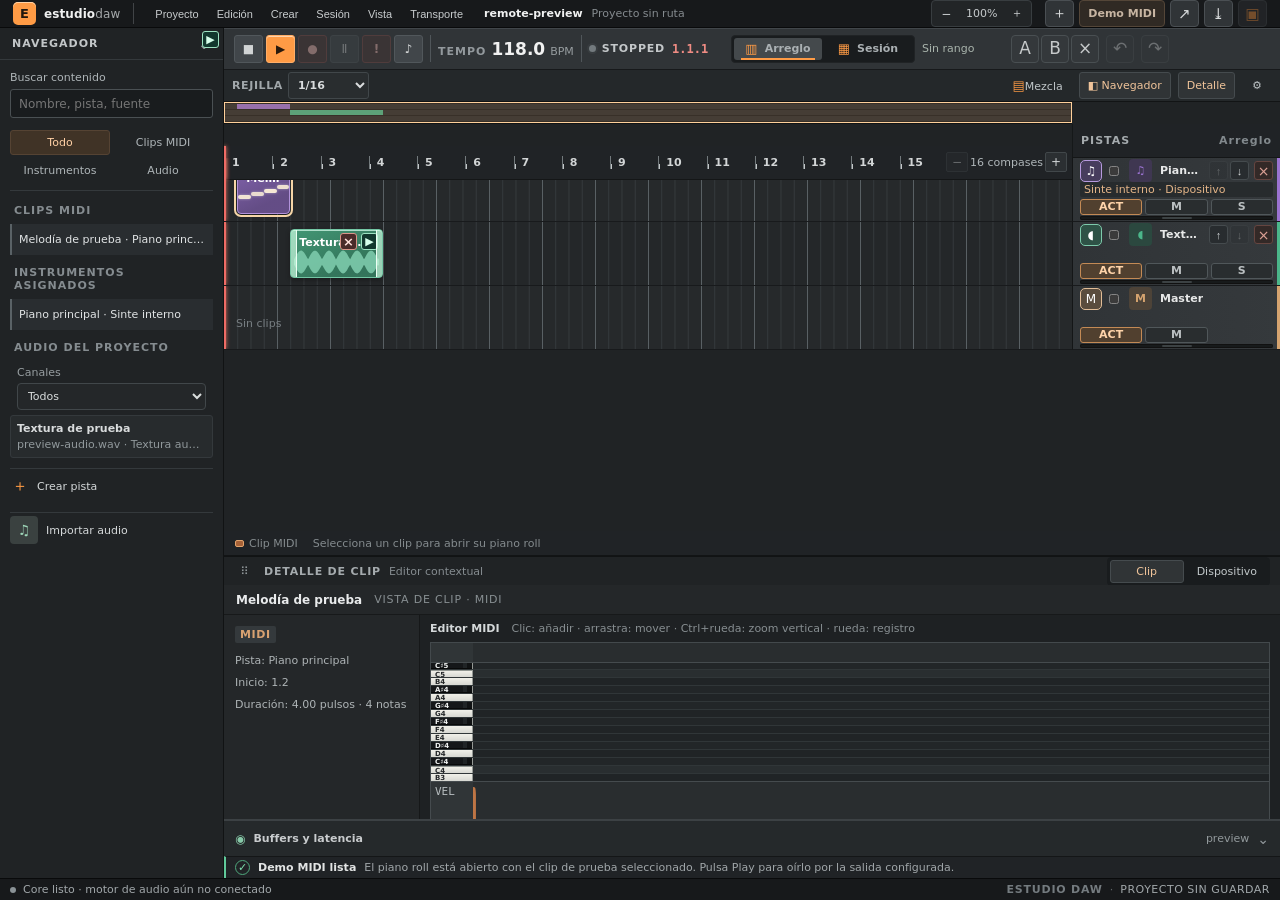
==== crates/ui-shell/frontend/preview.html @ 8b94ef10 "feat: improve Session clip focus and UI preview" ====
<!doctype html>
<html lang="es">
  <head>
    <meta charset="UTF-8" />
    <meta name="viewport" content="width=device-width, initial-scale=1.0" />
    <meta name="theme-color" content="#1c1f22" />
    <title>Estudio DAW · Vista previa</title>
    <link rel="stylesheet" href="./styles.css" />
    <script src="./platform-preview.js" defer></script>
    <script src="./main.js" defer></script>
  </head>
  <body>
    <header class="appbar">
      <a class="brand" href="#" aria-label="Estudio DAW"><span class="brand-mark">E</span><span>estudio<span class="brand-light">daw</span></span></a>
      <span class="appbar-divider"></span>
      <nav id="application-menu" class="application-menu" aria-label="Menú principal"></nav>
      <div class="project-identity"><strong id="project-name">Sin proyecto</strong><span id="project-path" title="">Sin proyecto abierto</span></div>
      <div class="ui-zoom-controls" role="group" aria-label="Tamaño de la interfaz">
        <button id="zoom-out" title="Reducir interfaz (Ctrl+-)" aria-label="Reducir tamaño de interfaz">−</button>
        <button id="zoom-reset" title="Restablecer interfaz (Ctrl+0)" aria-label="Restablecer tamaño de interfaz"><span id="zoom-level">100%</span></button>
        <button id="zoom-in" title="Ampliar interfaz (Ctrl++)" aria-label="Ampliar tamaño de interfaz">＋</button>
      </div>
      <nav class="project-actions" aria-label="Acciones de proyecto">
        <button id="new-project" class="icon-button" title="Crear un proyecto nuevo" aria-label="Nuevo proyecto">＋</button>
        <button id="demo-project" class="button button-demo" title="Cargar una sesión MIDI de demostración" hidden>Demo MIDI</button>
        <button id="open-project" class="icon-button" title="Abrir un proyecto" aria-label="Abrir proyecto">↗</button>
        <button id="save-project-as" class="icon-button" title="Guardar proyecto como" aria-label="Guardar como" disabled>⤓</button>
        <button id="save-project" class="icon-button icon-save" title="Guardar proyecto" aria-label="Guardar" disabled>▣</button>
      </nav>
    </header>

    <div class="workstation">
      <aside class="browser" aria-label="Navegador del proyecto">
        <div class="browser-title"><span>NAVEGADOR</span><span class="browser-chevron">⌄</span></div>
        <section class="browser-panel">
          <label class="browser-search">Buscar contenido<input id="browser-content-search" type="search" placeholder="Nombre, pista, fuente" /></label>
          <nav id="browser-category-list" class="browser-categories" aria-label="Categorías del proyecto"></nav>
          <p id="browser-library-empty" class="browser-empty-hint" hidden>El proyecto aún no tiene clips ni medios. Puedes crear una pista o importar audio.</p>
          <section id="browser-midi-content" class="browser-content-section" aria-label="Clips MIDI" hidden><div class="browser-section-label browser-section-spaced">CLIPS MIDI</div><div id="browser-midi-list" class="browser-content-list" aria-live="polite"></div></section>
          <section id="browser-instrument-content" class="browser-content-section" aria-label="Instrumentos asignados" hidden><div class="browser-section-label browser-section-spaced">INSTRUMENTOS ASIGNADOS</div><div id="browser-instrument-list" class="browser-content-list" aria-live="polite"></div></section>
          <section id="browser-audio-content" class="browser-content-section" aria-label="Audio del proyecto" hidden><div class="browser-section-label browser-section-spaced">AUDIO DEL PROYECTO</div><div id="browser-media-tools" class="browser-media-tools" hidden><label class="media-import-field">Canales<select id="browser-media-channels" disabled><option value="all">Todos</option><option value="1">Mono</option><option value="2">Estéreo</option><option value="multi">Más de 2</option></select></label></div><div id="browser-media-list" class="browser-media-list" aria-live="polite"></div></section>
          <details class="browser-create">
            <summary><span>＋</span><span>Crear pista</span></summary>
            <div class="browser-create-actions">
              <button id="add-midi-track" class="browser-create-action" title="Añadir pista MIDI" disabled><span class="browser-create-icon midi">♫</span><span><strong>Pista MIDI</strong><small>Instrumentos y clips de notas</small></span></button>
              <button id="add-audio-track" class="browser-create-action" title="Añadir pista de audio vacía" disabled><span class="browser-create-icon audio">∿</span><span><strong>Pista de audio</strong><small>Importar o grabar sonido</small></span></button>
              <button id="add-bus-track" class="browser-create-action" title="Añadir bus interno" disabled><span class="browser-create-icon bus">⇢</span><span><strong>Bus interno</strong><small>Enrutar pistas del proyecto</small></span></button>
            </div>
          </details>
          <details class="browser-import">
            <summary><span class="action-glyph">♫</span><span>Importar audio</span></summary>
            <label class="media-import-field">Pista de destino<select id="audio-import-track" disabled><option value="">Crea una pista de audio</option></select></label>
            <label class="media-import-field">Ubicación inicial (compás; clic en regla para ajustar)<input id="audio-import-bar" type="number" min="1" step="1" value="1" disabled /></label>
            <div id="edit-cursor-position" class="edit-cursor-position">Cursor: compás 1 · pulso 1</div>
            <label class="media-import-field">Procedencia<select id="audio-import-mode" disabled><option value="copy">Copiar a la carpeta del proyecto</option><option value="link">Vincular archivo original</option></select></label>
            <label class="media-import-field">Canales de origen<select id="audio-import-channels" disabled><option value="">Selecciona un archivo</option></select></label>
            <div id="audio-import-selected" class="audio-import-selected">No hay archivo seleccionado</div>
            <button id="browser-import-audio" class="browser-action" disabled><span class="action-glyph">♫</span><span><strong>Elegir archivo</strong><small>Revisa y preescucha antes de importar</small></span><span class="action-arrow">›</span></button>
            <div class="audio-import-actions"><button id="audio-import-preview" disabled>▶ Escuchar</button><button id="audio-import-commit" disabled>Importar</button></div>
          </details>
        </section>
      </aside>

      <main class="editor">
        <section class="transport-bar" aria-label="Transporte">
          <div class="transport-controls">
            <button id="stop" class="transport-button" title="Detener" aria-label="Detener" disabled>■</button>
            <button id="play" class="transport-button transport-play" title="Reproducir" aria-label="Reproducir" disabled>▶</button>
            <button id="record" class="transport-button transport-record" title="Grabar en las pistas armadas" aria-label="Grabar en las pistas armadas" aria-pressed="false" disabled>●</button>
            <button id="pause" class="transport-button" title="Pausar" aria-label="Pausar" disabled>Ⅱ</button>
            <button id="panic" class="transport-button transport-panic" title="Apagar todas las notas MIDI" aria-label="Apagar todas las notas MIDI" disabled>!</button>
            <button id="metronome" class="transport-button transport-metronome" title="Activar metrónomo" aria-label="Activar metrónomo" aria-pressed="false" disabled>♪</button>
          </div>
          <span class="transport-separator"></span>
          <div class="transport-readout"><span class="eyebrow">TEMPO</span><strong id="transport-tempo">—</strong><span class="unit">BPM</span></div>
          <span class="transport-separator"></span>
          <div class="transport-state"><span class="state-led"></span><span id="transport-state">DETENIDO</span></div>
          <span id="transport-position" class="transport-position" aria-live="off">1.1.1</span>
          <nav class="view-tabs transport-view-tabs" role="tablist" aria-label="Vistas de composición">
            <button id="show-arrangement" class="view-tab is-selected" title="Arreglo (Tab / Ctrl+1)" role="tab" aria-selected="true"><span class="tab-icon">▥</span>Arreglo</button>
            <button id="show-session" class="view-tab" title="Sesión (Tab / Ctrl+2)" role="tab" aria-selected="false"><span class="tab-icon">▦</span>Sesión</button>
          </nav>
          <span id="loop-range-readout" class="loop-range-readout">Sin rango</span>
          <span class="loop-range-controls" aria-label="Rango de repetición"><button id="loop-point-a" class="history-button" title="Fijar inicio del rango en el cursor">A</button><button id="loop-point-b" class="history-button" title="Fijar fin del rango en el cursor">B</button><button id="loop-range-clear" class="history-button" title="Limpiar rango">×</button></span>
          <button id="undo" class="history-button" title="Deshacer último cambio" aria-label="Deshacer" disabled>↶</button>
          <button id="redo" class="history-button" title="Rehacer último cambio" aria-label="Rehacer" disabled>↷</button>
          <span id="revision" class="revision" hidden>REV —</span>
          <button id="return-to-arrangement" class="button button-accent" type="button" hidden disabled>↶ Volver a Arreglo</button>
        </section>

        <section class="surface-toolbar" aria-label="Herramientas de la superficie">
          <label class="grid-snap-select"><span>REJILLA</span><select id="grid-snap" aria-label="Ajuste a rejilla"><option value="0.25">1/16</option><option value="0.5">1/8</option><option value="1">1/4</option><option value="bar">Compás</option><option value="0">Libre</option></select></label>
          <span class="surface-toolbar-spacer"></span>
          <button id="show-mixer" class="workspace-view-toggle mixer-panel-toggle" type="button" title="Mostrar u ocultar el mezclador (Ctrl+3)" aria-pressed="false"><span class="tab-icon">▤</span>Mezcla</button>
          <button id="toggle-browser" class="workspace-view-toggle" type="button" title="Mostrar u ocultar el navegador (Ctrl+Alt+B)" aria-label="Mostrar u ocultar navegador" aria-pressed="true">◧ Navegador</button>
          <button id="toggle-clip-detail" class="workspace-view-toggle" type="button" title="Mostrar u ocultar el detalle del clip (Mayús+Tab)" aria-label="Mostrar u ocultar el detalle del clip" aria-pressed="true">Detalle</button>
          <button id="rail-settings" class="workspace-view-toggle workspace-settings-toggle" type="button" title="Abrir preferencias de audio" aria-label="Abrir preferencias de audio">⚙</button>
        </section>

        <section class="arrangement" aria-label="Arreglo musical">
          <div class="arrangement-scroll"><div class="arrangement-grid"><div class="track-column-heading"><span>PISTAS</span><span class="track-create-actions-hint">Arreglo</span></div><div id="arrangement-overview" class="arrangement-overview" aria-label="Vista general del arreglo"></div><div id="timeline-ruler" class="timeline-ruler" aria-label="Regla de compases"></div><div id="track-list" class="arrangement-track-list"><div class="empty-state">Crea un proyecto o abre una sesión MIDI.</div></div><div id="arrangement-lanes" class="arrangement-lanes"><div class="empty-state timeline-empty">Pulsa «Demo MIDI» para cargar una secuencia audible.</div></div></div></div>
          <div id="session-view" class="alternative-surface session-surface" aria-label="Pistas de Session" hidden></div>
          <div id="arrangement-legend" class="arrangement-legend"><span><i class="legend-swatch"></i>Clip MIDI</span><span>Selecciona un clip para abrir su piano roll</span></div>
        </section>

        <section id="mixer-view" class="alternative-surface mixer-surface" aria-label="Mezclador del proyecto" hidden></section>

        <section class="lower-panel">
          <div class="lower-panel-title"><div class="panel-grip" role="separator" aria-orientation="horizontal" tabindex="0" title="Arrastra para cambiar el tamaño del detalle" aria-label="Cambiar el tamaño del detalle">⠿</div><strong id="lower-panel-title">DETALLE DE CLIP</strong><span class="lower-panel-subtitle">Editor contextual</span><div class="detail-tabs" role="tablist" aria-label="Detalle contextual"><button id="detail-clip-tab" class="detail-tab is-selected" type="button" aria-pressed="true">Clip</button><button id="detail-device-tab" class="detail-tab" type="button" aria-pressed="false">Dispositivo</button></div></div>
          <div id="clip-inspector" class="clip-inspector" aria-live="polite"><span>Sin clip seleccionado</span></div><div id="device-inspector" class="device-inspector" hidden></div>
          <details id="audio-settings" class="audio-settings"><summary class="audio-summary"><span class="audio-summary-icon">◉</span><span id="audio-settings-title">Buffers y latencia</span><span id="audio-apply-state" class="revision">Cargando…</span><span class="summary-chevron">⌄</span></summary><div class="audio-settings-body"><div class="audio-profile-row"><label for="audio-profile">Perfil</label><select id="audio-profile"><option value="liveRecord">Live / Grabar</option><option value="multitrackPlayback">Reproducción multipista</option></select><label for="device-period">Periodo del dispositivo</label><div class="audio-number"><input id="device-period" type="number" min="16" max="2048" step="32" /><span>frames</span></div><label for="playback-safety">Margen PCM</label><div class="audio-number"><input id="playback-safety" type="number" min="0" max="2048" step="256" /><span>frames</span></div><button id="save-audio-settings" class="button button-accent">Aplicar al próximo inicio</button></div><div class="audio-device-row"><label for="audio-output-device">Salida de audio</label><select id="audio-output-device"><option value="pipewire:default">Automática (AudioBox si está disponible)</option></select><span>Se conecta al iniciar Play; el cambio no interrumpe un stream activo.</span></div><div class="audio-readouts"><span>Frecuencia<strong id="audio-sample-rate">—</strong></span><span>Periodo solicitado<strong id="audio-requested-period">—</strong></span><span>Periodo efectivo<strong id="audio-effective-period">No disponible</strong></span><span>Búfer extra<strong id="audio-safety-duration">—</strong></span></div><p class="audio-help">Los perfiles se aplican al iniciar el siguiente stream. PipeWire puede negociar un periodo distinto; el margen PCM sólo afecta la cola de pistas SoundFont.</p><p class="audio-help audio-warning">Play reproduce clips MIDI y regiones de audio. Record graba pistas armadas como regiones. La captura MIDI live todavía se controla desde CLI.</p></div></details>
        </section>

        <section class="status-message" role="status" aria-live="polite"><span class="status-icon">i</span><div><strong id="notice-title">Estudio DAW listo</strong><span id="notice-text">Crea un proyecto o abre Demo MIDI para ver el arreglo y probar el sonido.</span></div></section>
      </main>
    </div>

    <footer class="statusbar"><span class="connection-dot"></span><span id="engine-status">Core listo · motor de audio aún no conectado</span><span class="statusbar-spacer"></span><span class="statusbar-label">ESTUDIO DAW</span><span class="statusbar-separator">·</span><span id="project-status">SIN PROYECTO</span></footer>
    <div id="action-context-menu" class="action-context-menu" role="menu" aria-label="Acciones contextuales" hidden></div>
  </body>
</html>
---- crates/ui-shell/frontend/styles.css ----
:root {
  color-scheme: dark;
  font-family: Inter, "Segoe UI", ui-sans-serif, system-ui, sans-serif;
  font-synthesis: none;
  text-rendering: optimizeLegibility;
  --bg: #202326;
  --chrome: #17191b;
  --panel: #292c2f;
  --panel-raised: #33373a;
  --panel-inset: #222527;
  --border: #17191b;
  --line: #41464a;
  --text: #e8e9e9;
  --muted: #9da3a7;
  --accent: #ff9b45;
  --mint: #83d6af;
  color: var(--text);
  background: var(--bg);
}

* { box-sizing: border-box; }
html, body { width: 100%; height: 100%; margin: 0; overflow: hidden; }
body { min-width: 760px; min-height: 520px; background: var(--bg); font-size: 12px; }
button, select, input { font: inherit; }
button { color: inherit; }
button:focus-visible, select:focus-visible, input:focus-visible, a:focus-visible { outline: 2px solid var(--accent); outline-offset: 2px; }
button:disabled { opacity: .4; cursor: not-allowed !important; }

.appbar { height: 28px; min-width: 0; display: flex; align-items: center; gap: 13px; padding: 0 13px; background: #17191b; border-bottom: 1px solid #090a0b; box-shadow: none; }
.brand { height: 100%; display: flex; align-items: center; gap: 8px; color: #f0f1f1; text-decoration: none; font-size: 12px; font-weight: 760; letter-spacing: .1px; flex: none; }
.brand-mark { width: 23px; height: 23px; display: grid; place-items: center; border-radius: 5px; color: #21170d; background: var(--accent); box-shadow: 0 1px #ffd2a5 inset; font-size: 13px; font-weight: 900; }
.brand-light { color: #a5a9ab; font-weight: 450; }
.appbar-divider { height: 21px; border-left: 1px solid #414447; }
.project-identity { min-width: 0; display: flex; align-items: baseline; gap: 9px; flex: 1; }
.project-identity strong { max-width: 260px; overflow: hidden; text-overflow: ellipsis; white-space: nowrap; color: #f0f1f1; font-size: 11px; font-weight: 650; }
.project-identity > span { max-width: 350px; overflow: hidden; text-overflow: ellipsis; white-space: nowrap; color: #858b8f; font-size: 11px; }
.application-menu { display: flex; align-items: center; gap: 2px; flex: none; }
.application-menu-group { position: relative; }
.application-menu-toggle { height: 27px; padding: 0 7px; border: 1px solid transparent; border-radius: 3px; background: transparent; color: #c8ccce; font: 500 11px sans-serif; cursor: pointer; }
.application-menu-toggle:hover, .application-menu-group.is-open .application-menu-toggle { border-color: #454a4d; background: #2b2f32; color: #fff; }
.application-menu-popup { position: absolute; z-index: 40; top: calc(100% + 5px); left: 0; display: none; min-width: 205px; padding: 4px; border: 1px solid #555b5e; border-radius: 4px; background: #292d30; box-shadow: 0 8px 22px #000a; }
.application-menu-group.is-open .application-menu-popup { display: grid; }
.application-menu-item, .context-menu-item { display: flex; align-items: center; justify-content: space-between; gap: 20px; min-height: 29px; padding: 0 8px; border: 0; border-radius: 3px; background: transparent; color: #e3e6e7; text-align: left; font: 11px sans-serif; cursor: pointer; }
.application-menu-item:hover:not(:disabled), .context-menu-item:hover { background: #454b4e; color: #fff; }
.application-menu-item:disabled { color: #777d80; cursor: default; }
.application-menu-item kbd { color: #a4aaad; font: 11px ui-monospace, monospace; }
.action-context-menu { position: fixed; z-index: 80; min-width: 190px; display: grid; padding: 4px; border: 1px solid #62696c; border-radius: 4px; background: #292d30; box-shadow: 0 8px 22px #000b; }
.action-context-menu[hidden] { display: none; }
.context-menu-item { justify-content: flex-start; }
.application-menu button:focus-visible, .action-context-menu button:focus-visible { outline: 2px solid var(--accent); outline-offset: 1px; }
.ui-zoom-controls { display: flex; align-items: center; gap: 2px; padding: 2px; border: 1px solid #383d40; border-radius: 4px; background: #222527; }
.ui-zoom-controls button { min-width: 24px; height: 21px; border: 0; border-radius: 3px; padding: 0 4px; background: transparent; color: #c7cbcd; font-size: 12px; cursor: pointer; }
.ui-zoom-controls button:hover:not(:disabled) { background: #3b4043; color: #fff; }
.ui-zoom-controls button:disabled { opacity: .38; cursor: default; }
#zoom-reset { min-width: 43px; font-size: 11px; font-variant-numeric: tabular-nums; }
.project-actions { display: flex; align-items: center; gap: 5px; }
.icon-button, .button { min-width: 29px; height: 27px; padding: 0 8px; display: inline-flex; align-items: center; justify-content: center; gap: 6px; border: 1px solid #4a4f53; border-radius: 4px; background: #303437; color: #d6d9da; font-size: 11px; cursor: pointer; transition: background .12s, border-color .12s, color .12s; }
.icon-button { width: 29px; padding: 0; font-size: 15px; }
.icon-save { color: var(--accent); }
.button:hover:not(:disabled), .icon-button:hover:not(:disabled) { background: #44494d; border-color: #676e73; }
.button-demo { color: #c7b5a2; border-color: #544638; background: #302a24; font-size: 11px; font-weight: 550; }
.button-demo:hover:not(:disabled) { background: #423629; color: #ffe0bf; }

.workstation { height: calc(100% - 50px); min-height: 449px; display: grid; grid-template-columns: 280px minmax(0, 1fr); }
.workstation > .editor { grid-column: 2; }
.browser { min-width: 0; position: relative; display: flex; flex-direction: column; padding: 0; overflow-x: hidden; overflow-y: auto; background: #202325; border-right: 1px solid #111314; box-shadow: none; }
.browser-title { height: 32px; flex: none; display: flex; align-items: center; justify-content: space-between; padding: 0 12px; border-bottom: 1px solid #34393c; color: #c2c6c8; font-size: 11px; font-weight: 750; letter-spacing: 1px; }
.browser-chevron { color: #92989b; font-size: 14px; }
.browser-section-label { padding: 15px 4px 7px; color: #858c90; font-size: 11px; font-weight: 750; letter-spacing: 1px; }
.browser-section-spaced { padding-top: 22px; }
.browser-media-tools[hidden] { display: none; }
.browser-media-list { display: flex; flex: none; flex-direction: column; align-content: start; gap: 4px; max-height: 190px; overflow: auto; margin: 4px 0 10px; }
.browser-media-empty { padding: 6px 2px; color: #848b8e; font-size: 11px; line-height: 1.4; }
.browser-media-item { display: flex; align-items: center; gap: 5px; min-width: 0; padding: 4px; border: 1px solid #34393c; border-radius: 3px; background: #272b2d; }
.browser-media-select { display: flex; flex: 1; min-width: 0; flex-direction: column; align-items: flex-start; gap: 3px; padding: 2px; border: 0; background: transparent; color: #d9dcdd; text-align: left; cursor: pointer; }
.browser-media-select > strong { max-width: 100%; overflow: hidden; font-size: 11px; text-overflow: ellipsis; white-space: nowrap; }
.browser-media-select > small { max-width: 100%; overflow: hidden; color: #91999c; font-size: 11px; text-overflow: ellipsis; white-space: nowrap; }
.browser-media-select:focus-visible, .browser-media-item .audio-preview-button:focus-visible { outline: 1px solid #e7924a; outline-offset: 1px; }
.browser-action { width: 100%; min-height: 46px; display: flex; align-items: center; gap: 8px; padding: 5px 6px; border: 0; border-radius: 4px; background: transparent; text-align: left; cursor: pointer; }
.browser-action:hover { background: #35393c; }
.browser-action:disabled { opacity: .42; cursor: not-allowed; }
.media-import-field { display: grid; gap: 4px; margin: 5px 7px; color: #969da0; font-size: 11px; }
.media-import-field select, .media-import-field input { width: 100%; min-height: 27px; padding: 4px 6px; border: 1px solid #41474a; border-radius: 4px; background: #242729; color: #d9dddd; font: inherit; }
.media-import-field select:disabled, .media-import-field input:disabled { opacity: .45; }
.audio-import-selected { margin: 5px 7px; overflow: hidden; color: #c3cbcd; font-size: 11px; line-height: 1.5; overflow-wrap: anywhere; }
.audio-import-actions { display: flex; gap: 5px; margin: 3px 7px 8px; }
.audio-import-actions button { min-height: 27px; flex: 1; border: 1px solid #46504c; border-radius: 4px; background: #303936; color: #d8e9df; font: inherit; font-size: 11px; cursor: pointer; }
.audio-import-actions button:disabled { opacity: .4; cursor: not-allowed; }
.action-glyph { width: 28px; height: 28px; flex: none; display: grid; place-items: center; border-radius: 4px; background: #3a4140; color: #9ed6b8; font-size: 14px; }
.action-orange { background: #4d3928; color: #ffb66e; }
.browser-action > span:nth-child(2) { min-width: 0; display: flex; flex-direction: column; gap: 3px; flex: 1; }
.browser-action strong { color: #dadcdd; font-size: 11px; font-weight: 620; }
.browser-action small { color: #8e9498; font-size: 11px; }
.action-arrow { color: #7d8488; font-size: 17px; }

.editor { --mixer-row-height: 0px; --detail-row-height: minmax(180px,28vh); min-width: 0; min-height: 0; display: grid; grid-template-columns: minmax(0,1fr); grid-template-rows: 42px 32px minmax(220px,1fr) var(--mixer-row-height) var(--detail-row-height) auto; gap: 0; background: var(--bg); }
.editor > .transport-bar { grid-row: 1; }
.editor > .surface-toolbar { grid-row: 2; }
.editor > .arrangement { grid-row: 3; }
.editor > #mixer-view { grid-row: 4; }
.editor > .lower-panel { grid-row: 5; }
.editor > .status-message { grid-row: 6; }
.editor.mixer-panel-open { --mixer-row-height: clamp(120px,16vh,160px); }
.editor.clip-detail-hidden { --detail-row-height: 0px; }
.editor.has-midi-editor:not(.clip-detail-hidden) { --detail-row-height: minmax(210px,var(--detail-height,300px)); }
.editor.has-midi-editor.mixer-panel-open:not(.clip-detail-hidden) { --detail-row-height: minmax(210px,var(--detail-height,300px)); }
.transport-bar { min-width: 0; display: flex; align-items: center; gap: 9px; overflow: visible; padding: 0 10px; white-space: nowrap; background: #303437; border-bottom: 1px solid #17191b; box-shadow: inset 0 1px #41464a; }
.transport-controls { height: 32px; display: flex; align-items: center; gap: 3px; }
.transport-button { width: 29px; height: 28px; display: grid; place-items: center; border: 1px solid #51575b; border-radius: 3px; background: #41464a; color: #d1d4d5; font-size: 12px; cursor: pointer; }
.loop-range-readout { min-width: 82px; color: #a9b4ac; font-size: 11px; font-variant-numeric: tabular-nums; white-space: nowrap; }
.loop-range-controls { display: inline-flex; align-items: center; gap: 2px; }
.transport-button:hover:not(:disabled) { background: #52585c; }
.transport-play { color: #28190d; border-color: #ffae68; background: var(--accent); box-shadow: 0 1px #ffd3aa inset; }
.transport-play:hover:not(:disabled) { background: #ffb36f; }
.transport-record { color: #ffc1b9; border-color: #814a45; background: #4a3433; }
.transport-record.is-selected { color: #fff; border-color: #f25b50; background: #c73f36; box-shadow: 0 0 7px #f25b5080; }
.transport-panic { color: #ffc1b9; border-color: #814a45; background: #4a3433; font-weight: 800; }
.transport-metronome.is-selected { color: #24190d; border-color: #ffae68; background: var(--accent); }
.transport-separator { height: 27px; border-left: 1px solid #50565a; }
.transport-readout { display: flex; align-items: baseline; gap: 5px; }
.eyebrow { color: #93999d; font-size: 11px; font-weight: 750; letter-spacing: 1px; }
.transport-readout strong { color: #f1f1f1; font-size: 16px; font-weight: 650; font-variant-numeric: tabular-nums; }
.unit { color: #969c9f; font-size: 11px; }
.transport-state { display: flex; align-items: center; gap: 6px; color: #c4c8ca; font-size: 11px; font-weight: 700; letter-spacing: .8px; }
.state-led { width: 7px; height: 7px; border-radius: 50%; background: #737a7e; box-shadow: 0 0 0 2px #555b5e33; }
.transport-bar[data-state="playing"] .state-led { background: var(--mint); box-shadow: 0 0 7px #83d6af99; }
.transport-bar[data-state="paused"] .state-led { background: var(--accent); box-shadow: 0 0 7px #ff9b4599; }
.transport-spacer { flex: 1; }
.history-button { width: 27px; height: 27px; border: 1px solid #494f52; border-radius: 4px; background: #34383b; color: #c6c9ca; font-size: 17px; line-height: 1; cursor: pointer; }
.history-button:hover:not(:disabled) { background: #474c50; }
.revision { color: #92999c; font-size: 11px; font-variant-numeric: tabular-nums; white-space: nowrap; }
.editor-heading { min-width: 0; display: flex; align-items: center; gap: 7px; padding: 0 8px; background: #25282a; border-bottom: 1px solid #121415; }
#return-to-arrangement[hidden] { display: none; }
.view-tabs { height: 100%; display: flex; align-items: stretch; gap: 2px; }
.view-tab { position: relative; min-width: 84px; display: flex; align-items: center; justify-content: center; gap: 7px; padding: 0 10px; border: 0; border-bottom: 2px solid transparent; background: transparent; color: #aab0b3; font-size: 11px; font-weight: 600; cursor: pointer; }
.view-tab:hover { background: #303436; color: #eceeee; }
.view-tab.is-selected::after { position: absolute; right: 7px; bottom: 0; left: 7px; height: 2px; content: ""; background: var(--accent); }
.view-tab-secondary { margin-left: 10px; padding-left: 14px; border-left: 1px solid #414649; }
.workspace-toolbar-spacer { flex: 1; }
.workspace-view-toggle { min-height: 24px; padding: 2px 8px; border: 1px solid transparent; border-radius: 3px; background: transparent; color: #aeb4b7; font-size: 11px; cursor: pointer; }
.workspace-view-toggle:hover, .workspace-view-toggle[aria-pressed="true"] { border-color: #454b4e; background: #303436; color: #f0c49a; }
.workspace-settings-toggle { width: 27px; padding: 0; font-size: 12px; }
.mixer-panel-toggle { margin-left: 8px; }
.grid-snap-select { margin-left: 0; }
.tab-icon { color: var(--accent); font-size: 13px; }
.view-tab-muted { color: #858c90; }
.view-tab-muted .tab-icon { color: #777e82; }
.view-tab small { padding: 2px 4px; border: 1px solid #454b4e; border-radius: 3px; color: #7d8488; font-size: 11px; letter-spacing: .4px; }
.session-indicators { display: flex; align-items: center; gap: 14px; color: #899094; font-size: 11px; }
.session-indicators span { display: flex; align-items: center; gap: 5px; }
.indicator-dot { width: 6px; height: 6px; border-radius: 2px; }
.midi-dot { background: #f0a45f; }
.audio-dot { background: #75c9a4; }

.arrangement { position: relative; min-width: 0; min-height: 0; display: flex; flex-direction: column; background: #222527; border-bottom: 1px solid #121415; }
.arrangement-scroll { min-height: 0; overflow: auto; flex: 1; scrollbar-color: #555b5e #222527; scrollbar-width: thin; }
.arrangement-grid { min-width: 854px; min-height: 100%; display: grid; grid-template-columns: minmax(620px, 1fr) 220px; grid-template-rows: 24px 34px auto; align-content: start; }
.arrangement-overview { position: sticky; top: 0; z-index: 7; grid-column: 1; grid-row: 1; display: flex; flex-direction: column; justify-content: center; gap: 1px; min-width: 0; height: 24px; overflow: hidden; padding: 2px 0; border-bottom: 1px solid #111415; background: #1b1e20; cursor: crosshair; touch-action: none; }
.overview-track { position: relative; flex: 1 1 2px; min-height: 1px; overflow: hidden; background: #292d2f; }
.overview-clip { position: absolute; top: 0; bottom: 0; min-width: 2px; background: var(--track-color, #58a6b8); opacity: .85; }
.overview-window { position: absolute; top: 0; bottom: 0; z-index: 2; min-width: 4px; padding: 0; border: 1px solid #ffd09b; background: #f4a25d22; box-shadow: 0 0 3px #0009; cursor: grab; touch-action: none; }
.overview-window:active { cursor: grabbing; }
.track-column-heading, .timeline-ruler { position: sticky; top: 24px; z-index: 5; height: 34px; display: flex; align-items: center; background: #202326; border-bottom: 1px solid #141617; }
.track-column-heading { grid-column: 2; grid-row: 2; right: 0; z-index: 8; justify-content: space-between; padding: 0 8px; border-left: 1px solid #151819; color: #a5abae; font-size: 11px; font-weight: 750; letter-spacing: 1px; }
.track-column-heading span:last-child { color: #82898d; font-size: 11px; }
.track-create-actions { display: flex; gap: 3px; }
.track-create-actions button { border: 1px solid #454a4d; border-radius: 3px; background: #292d30; color: #c8cdcf; font: 700 11px sans-serif; padding: 3px 5px; cursor: pointer; }
.track-create-actions button:hover { background: #3a4043; color: #fff; }
.timeline-ruler { position: relative; overflow: visible; grid-column: 1; grid-row: 2; display: grid; grid-template-columns: repeat(var(--visible-bars, 16), minmax(42px, 1fr)); min-width: calc(var(--visible-bars, 16) * 42px); padding-right: 76px; }
.bar-tick { position: relative; display: flex; align-items: center; padding: 0 0 0 7px; border-left: 1px solid #737a7d; color: #d2d5d6; font-size: 11px; font-weight: 600; font-variant-numeric: tabular-nums; }
.timeline-ruler-controls { position: absolute; top: 3px; right: 2px; z-index: 12; display: flex; align-items: center; gap: 2px; height: 26px; padding: 0 3px; background: #202326; }
.timeline-ruler-controls button { width: 22px; height: 20px; padding: 0; border: 1px solid #41474a; border-radius: 2px; background: #2b2f32; color: #d2d6d7; font-size: 12px; cursor: pointer; }
.timeline-ruler-controls span { min-width: 32px; color: #aeb5b8; font-size: 11px; text-align: center; font-variant-numeric: tabular-nums; }
.bar-tick::after { position: absolute; bottom: 0; left: 0; width: 1px; height: 5px; content: ""; background: #c2c6c8; }
.edit-cursor { position: absolute; z-index: 8; top: 0; bottom: 0; width: 1px; background: #ffcf78; box-shadow: 0 0 3px #ffcf78; pointer-events: none; }
.playhead { position: absolute; z-index: 9; top: 0; bottom: 0; width: 2px; background: #ef6b65; box-shadow: 0 0 4px #ef6b65; pointer-events: none; }
.timeline-ruler .edit-cursor { z-index: 10; background: #ffd487; }
.timeline-ruler .playhead { z-index: 11; }
.transport-position { min-width: 42px; color: #f08c84; font: 700 11px ui-monospace, monospace; font-variant-numeric: tabular-nums; }
.edit-cursor-position { margin: 0 7px 5px; color: #d7bf91; font-size: 11px; font-variant-numeric: tabular-nums; }
.arrangement-track-list, .arrangement-lanes { display: grid; grid-auto-rows: 72px; align-content: start; }
.arrangement-track-list { grid-column: 2; grid-row: 3; }
.arrangement-lanes { grid-column: 1; grid-row: 3; }
.track-row { position: sticky; right: 0; left: auto; z-index: 2; display: grid; grid-template-columns: minmax(0,1fr); grid-template-rows: 22px 16px 18px 4px; align-content: center; gap: 0; padding: 2px 7px; overflow: hidden; background: linear-gradient(90deg, #303437, #35393c); border-left: 1px solid #141617; border-bottom: 1px solid #181a1c; box-shadow: inset -3px 0 var(--track-color, #58a6b8); }
.track-height-grip { position: absolute; z-index: 5; right: 0; bottom: 0; left: 0; height: 7px; display: grid; place-items: center; border: 0; background: transparent; cursor: ns-resize; touch-action: none; }
.track-height-grip::after { width: 30px; height: 2px; border-radius: 2px; background: #626a6d; content: ""; opacity: .5; }
.track-height-grip:hover::after, .track-height-grip:focus-visible::after { width: 48px; background: #f0a15e; opacity: 1; }
.track-height-grip:focus-visible { outline: 2px solid #ff9b45; outline-offset: -2px; }
.track-row-heading { grid-row: 1; min-height: 22px; }
.track-row > .track-meta { display: none; }
.track-row > .track-instrument-trigger, .track-row > .track-instrument-control { grid-row: 2; align-self: center; min-width: 0; max-width: 100%; max-height: 16px; overflow: hidden; }
.track-row > .track-meter { grid-row: 4; min-height: 0; height: 4px; }
.track-row > .mixer-controls-compact { grid-row: 3; align-self: center; }
.track-row .mixer-controls-compact .mixer-toggle { min-height: 16px; padding: 0 2px; }
.track-instrument-trigger { min-height: 15px; width: 100%; padding: 1px 4px; overflow: hidden; border: 0; border-radius: 2px; background: #272b2d; color: #e3b487; font-size: 11px; text-align: left; text-overflow: ellipsis; white-space: nowrap; cursor: pointer; }
.track-instrument-trigger:hover, .track-instrument-trigger:focus-visible { background: #3c342b; color: #ffd1a3; }
.track-instrument-control.is-device-compact { display: flex; align-items: center; gap: 4px; padding: 0; border: 0; background: transparent; }
.track-instrument-control.is-device-compact .device-name { flex: 1; }
.track-instrument-control.is-device-compact .track-instrument-trigger { width: auto; flex: none; }
.track-instrument-control.is-device-compact .mixer-toggle { min-height: 15px; padding: 0 4px; font-size: 11px; }
.track-row-heading, .session-track-heading, .mixer-channel-heading { display: flex; align-items: center; gap: 6px; min-width: 0; }
.track-row-heading .track-name { flex: 1; }
.track-name { min-width: 0; display: flex; align-items: center; gap: 8px; color: #e7e8e8; font-size: 11px; font-weight: 650; }
.track-name > span:last-child { min-width: 0; overflow: hidden; text-overflow: ellipsis; white-space: nowrap; }
.track-identity-button { width: 22px; height: 22px; flex: 0 0 22px; padding: 0; border: 1px solid color-mix(in srgb, var(--track-color) 72%, white); border-radius: 5px; background: color-mix(in srgb, var(--track-color) 32%, #202326); color: #fff; font-size: 12px; cursor: pointer; }
.track-identity-button:hover { filter: brightness(1.3); }
.track-identity-dialog { width: min(390px, calc(100vw - 32px)); padding: 20px; border: 1px solid #555e62; border-radius: 8px; background: #292e31; color: #edf0f0; box-shadow: 0 16px 60px #000b; }
.track-identity-dialog::backdrop { background: #090b0dcc; }
.track-identity-dialog form { display: grid; gap: 14px; }
.track-identity-dialog h2 { margin: 0; font-size: 15px; }
.track-identity-dialog label { display: grid; gap: 6px; color: #b5bec1; font-size: 11px; }
.track-identity-dialog input[type="color"] { width: 60px; height: 34px; padding: 2px; border: 1px solid #596165; border-radius: 4px; background: #1f2325; }
.track-identity-dialog select, .track-identity-dialog textarea { width: 100%; padding: 8px; border: 1px solid #51595c; border-radius: 4px; background: #202426; color: #edf0f0; font: inherit; }
.track-identity-dialog textarea { resize: vertical; }
.track-identity-actions { display: flex; justify-content: end; gap: 8px; }
.track-identity-actions button { padding: 7px 12px; border: 1px solid #555e62; border-radius: 4px; background: #373d40; color: #e3e7e8; cursor: pointer; }
.track-remove-button { width: 19px; height: 19px; flex: 0 0 19px; display: grid; place-items: center; border: 1px solid #654540; border-radius: 3px; padding: 0; background: #332927; color: #dca095; font-size: 14px; line-height: 1; cursor: pointer; }
.track-remove-button:hover { border-color: #b9685d; background: #55302d; color: #ffe5df; }
.track-order-controls { display: inline-flex; gap: 2px; margin-left: auto; }
.track-order-button { width: 19px; height: 19px; padding: 0; border: 1px solid #454b4e; border-radius: 3px; background: #282c2f; color: #d4d8da; font: 11px sans-serif; cursor: pointer; }
.track-order-button:hover:not(:disabled) { border-color: #bf8955; background: #40352b; color: #ffe1bb; }
.track-order-button:disabled { opacity: .3; cursor: default; }
.track-icon { width: 23px; height: 23px; flex: none; display: grid; place-items: center; border-radius: 4px; background: color-mix(in srgb, var(--track-color, #58a6b8) 25%, #202326); color: var(--track-color, #58a6b8); font-size: 11px; }
.track-meta { padding-left: 31px; color: #979da0; font-size: 11px; letter-spacing: .5px; }
.timeline-lane { position: relative; min-width: 0; overflow: hidden; border-bottom: 1px solid #181a1c; background-color: #26292b; background-image: linear-gradient(to right, #596064 1px, transparent 1px), linear-gradient(to right, #353a3d 1px, transparent 1px); background-size: var(--bar-width, 6.25%) 100%, calc(var(--bar-width, 6.25%) / 4) 100%; }
.timeline-lane:nth-child(even) { background-color: #242729; }
.timeline-lane::before { position: absolute; top: 0; bottom: 0; left: 0; width: 1px; content: ""; background: color-mix(in srgb, var(--track-color, #58a6b8) 55%, transparent); }
.lane-empty-label { position: absolute; top: 31px; left: 12px; color: #777e82; font-size: 11px; }
.midi-clip { position: absolute; top: 7px; height: calc(100% - 14px); min-width: 27px; overflow: hidden; padding: 6px 8px; border: 1px solid color-mix(in srgb, var(--track-color, #58a6b8) 78%, white); border-radius: 4px; background: linear-gradient(155deg, color-mix(in srgb, var(--track-color, #58a6b8) 78%, #242729), color-mix(in srgb, var(--track-color, #58a6b8) 60%, #111415) 72%); color: #fff; box-shadow: 0 1px color-mix(in srgb, var(--track-color, #58a6b8) 45%, white) inset, 0 2px 4px #1118; font-size: 11px; font-weight: 650; white-space: nowrap; text-overflow: ellipsis; }
.midi-clip { cursor: grab; }
.midi-clip.is-editing { cursor: grabbing; }
.audio-clip { cursor: pointer; }
.midi-clip.is-inspected, .audio-clip.is-inspected { outline: 2px solid #f5d5a7; outline-offset: 1px; }
.audio-clip { position: absolute; top: 7px; height: calc(100% - 14px); min-width: 27px; overflow: hidden; padding: 6px 8px; border: 1px solid color-mix(in srgb, var(--track-color, #58a6b8) 78%, white); border-radius: 4px; background: linear-gradient(155deg, color-mix(in srgb, var(--track-color, #58a6b8) 78%, #242729), color-mix(in srgb, var(--track-color, #58a6b8) 60%, #111415) 72%); color: #fff; box-shadow: 0 1px color-mix(in srgb, var(--track-color, #58a6b8) 45%, white) inset, 0 2px 4px #1118; font-size: 11px; font-weight: 650; white-space: nowrap; text-overflow: ellipsis; }
.audio-clip:not(.is-editing) { cursor: grab; }
.audio-clip.is-editing { z-index: 5; cursor: grabbing; opacity: .86; }
.audio-waveform { position: absolute; inset: 20px 3px 3px; overflow: hidden; opacity: .9; }
.audio-waveform svg { width: 100%; height: 100%; display: block; }
.audio-waveform polygon { fill: color-mix(in srgb, var(--track-color, #58a6b8) 72%, white); }
.audio-preview-button { position: absolute; z-index: 3; top: 3px; right: 4px; width: 17px; height: 17px; padding: 0; border: 1px solid #9de3c2; border-radius: 3px; background: #12382e; color: #d6ffeb; font-size: 11px; cursor: pointer; }
.audio-region-remove { position: absolute; z-index: 4; top: 3px; right: 25px; width: 17px; height: 17px; padding: 0; border: 1px solid #d89589; border-radius: 3px; background: #492b29; color: #ffe2dc; font: inherit; font-size: 13px; line-height: 14px; cursor: pointer; }
.audio-region-handle { position: absolute; z-index: 4; top: 0; bottom: 0; width: 6px; padding: 0; border: 0; background: #d0ffe4aa; cursor: ew-resize; touch-action: none; }
.audio-region-handle-left { left: 0; border-right: 1px solid #edfff4; }
.audio-region-handle-right { right: 0; border-left: 1px solid #edfff4; }
.audio-region-remove:hover, .audio-preview-button:hover:not(:disabled) { filter: brightness(1.2); }
.audio-preview-button:hover:not(:disabled) { background: #286f5d; }
.clip-label { position: relative; z-index: 2; }
.clip-note-layer { position: absolute; inset: 0; pointer-events: none; }
.clip-note { position: absolute; z-index: 1; height: 4px; min-width: 2px; border: 1px solid #fff2; border-radius: 2px; background: #fff1d8; box-shadow: 0 0 3px #fff7; }
.empty-state { align-self: stretch; padding: 26px 12px; color: #9aa0a3; font-size: 11px; }
.timeline-empty { min-height: 152px; display: flex; flex-direction: column; align-items: center; justify-content: center; gap: 10px; padding: 18px; border-bottom: 1px solid #181a1c; background: #26292b; color: #a0a7aa; text-align: center; }
.timeline-empty-message { max-width: 320px; line-height: 1.5; }
.timeline-empty-action { min-height: 29px; padding: 0 11px; }
.arrangement-legend { min-height: 24px; display: flex; align-items: center; gap: 15px; padding: 0 11px; background: #202326; color: #848b8e; font-size: 11px; }
.arrangement-legend span:first-child { display: flex; align-items: center; gap: 5px; }
.legend-swatch { width: 9px; height: 7px; border: 1px solid #e2a36c; border-radius: 2px; background: #a76237; }
.alternative-surface { min-height: 0; flex: 1; overflow: auto; background: #222527; }
.mixer-surface { display: flex; flex-direction: column; }
.alternative-surface[hidden], .arrangement-scroll[hidden], .arrangement-legend[hidden] { display: none; }
.surface-heading { min-height: 34px; display: flex; align-items: center; gap: 12px; padding: 0 12px; border-bottom: 1px solid #141617; background: #202326; color: #a5abae; font-size: 11px; letter-spacing: .8px; }
.surface-heading strong { color: #d4d7d8; font-size: 11px; }
.surface-heading span { color: #898f92; font-size: 11px; letter-spacing: 0; }
.grid-snap-select { display: flex; align-items: center; gap: 6px; margin-left: auto; color: #a1a7aa; font-size: 11px; font-weight: 750; letter-spacing: .6px; }
.grid-snap-select select { min-width: 58px; height: 22px; border: 1px solid #41474a; border-radius: 3px; padding: 2px 5px; background: #292d2f; color: #d9dcdd; font-size: 11px; letter-spacing: 0; }
.grid-snap-select select:focus-visible { outline: 1px solid #e7924a; outline-offset: 1px; }
.surface-empty { padding: 24px 14px; color: #92999c; font-size: 11px; }
.session-matrix { display: grid; grid-template-columns: 148px repeat(var(--session-track-columns, 1), minmax(150px, 1fr)); grid-auto-rows: minmax(58px, auto); gap: 1px; min-width: max-content; min-height: 100%; align-content: start; padding: 10px; background: #17191b; }
.session-matrix-corner, .session-track-header, .session-scene-header, .session-cell { min-width: 0; display: flex; align-items: center; gap: 7px; padding: 8px; background: #303437; }
.session-matrix-corner { position: sticky; left: 0; z-index: 3; color: #a1a7aa; font-size: 11px; font-weight: 750; letter-spacing: .7px; }
.session-track-header { position: sticky; top: 0; z-index: 2; flex-wrap: wrap; border-top: 2px solid var(--track-color, #58a6b8); }
.session-track-header > strong { min-width: 0; flex: 1; overflow: hidden; color: #e2e4e4; font-size: 11px; text-overflow: ellipsis; white-space: nowrap; }
.session-track-header > small { flex-basis: 100%; color: var(--track-color, #58a6b8); font-size: 11px; font-weight: 750; letter-spacing: .7px; }
.session-track-header .track-meter { flex-basis: 100%; }
.session-scene-header { position: sticky; left: 0; z-index: 1; }
.session-scene-header input { min-width: 0; width: 100%; border: 1px solid #4a5053; border-radius: 3px; padding: 5px; background: #25292b; color: #e0e2e2; font-size: 11px; }
.session-remove-scene { width: 23px; height: 23px; min-width: 23px; }
.session-order-button { width: 20px; height: 23px; min-width: 20px; padding: 0; font-size: 11px; }
.session-cell { min-height: 58px; padding: 6px; flex-wrap: wrap; box-shadow: inset 2px 0 color-mix(in srgb, var(--track-color, #58a6b8) 62%, transparent); }
.session-cell select { min-width: 0; width: 100%; border: 1px solid #4b5154; border-radius: 3px; padding: 6px; background: #24282a; color: #e2e4e4; font-size: 11px; }
.session-launch { width: 25px; height: 25px; flex: 0 0 25px; border: 1px solid #4b5154; border-radius: 50%; background: #272a2c; color: #aeb4b6; cursor: pointer; }
.session-launch.has-clip { border-color: #675039; color: #ffc187; }
.session-launch.is-queued { border-color: #c7a35a; color: #ffe08a; background: #3a3424; }
.session-launch.is-playing { border-color: #58a66a; color: #d7ffe0; background: #243a2a; }
.session-launch:disabled { opacity: .7; cursor: not-allowed; }
.session-empty-state { grid-column: 1 / -1; }
.session-add-scene { margin-left: auto; min-height: 23px; height: 23px; padding: 2px 7px; font-size: 11px; }
.mixer-channel-list { display: grid; grid-auto-flow: column; grid-auto-columns: minmax(190px, 220px); grid-template-rows: minmax(0, 1fr); gap: 1px; min-height: 0; flex: 1; overflow: auto; align-content: stretch; background: #151718; }
.mixer-channel { min-height: 0; display: flex; flex-direction: column; gap: 9px; padding: 12px; border-bottom: 3px solid var(--track-color, #58a6b8); background: linear-gradient(180deg, #303437 0 42%, #292d30 100%); }
.mixer-channel-heading > strong { min-width: 0; flex: 1; overflow: hidden; color: #e5e7e7; font-size: 11px; text-overflow: ellipsis; white-space: nowrap; }
.mixer-role { color: var(--track-color, #58a6b8); font-size: 11px; font-weight: 750; letter-spacing: .8px; }
.mixer-channel > small { min-height: 30px; color: #a1a7aa; font-size: 11px; line-height: 1.5; }
.mixer-values { margin-top: auto; padding-top: 7px; border-top: 1px solid #484e51; color: #c3c7c9; font-size: 11px; font-variant-numeric: tabular-nums; }
.mixer-controls { display: grid; grid-template-columns: repeat(3, 1fr); gap: 5px; }
.mixer-channel .mixer-controls:not(.mixer-controls-compact) { flex: 1; grid-template-rows: auto minmax(140px, 1fr) auto; align-content: end; align-items: end; }
.mixer-channel .mixer-controls:not(.mixer-controls-compact) .mixer-slider:first-of-type { grid-column: 1 / -1; align-items: center; }
.mixer-channel .mixer-controls:not(.mixer-controls-compact) .mixer-slider:first-of-type input { width: 24px; height: min(34vh, 330px); writing-mode: vertical-lr; direction: rtl; }
.mixer-channel .mixer-controls:not(.mixer-controls-compact) .mixer-slider:last-of-type { grid-column: 1 / -1; }
.track-meter { display: block; width: 100%; height: 5px; overflow: hidden; border-radius: 4px; background: #171a1b; box-shadow: inset 0 0 0 1px #111; }
.track-meter-fill { display: block; width: var(--meter-level, 0%); height: 100%; background: linear-gradient(90deg, #56b879 0 72%, #d4ba50 86%, #d96854 100%); transition: width 45ms linear; }
.track-group-toolbar { display: flex; align-items: center; gap: 4px; margin-left: auto; }
.track-group-toolbar input { width: 112px; min-width: 0; height: 22px; border: 1px solid #4a5053; border-radius: 3px; padding: 2px 5px; background: #25292b; color: #d8dcdd; font-size: 11px; }
.track-group-toolbar button { height: 22px; border: 1px solid #4a5053; border-radius: 3px; padding: 2px 6px; background: #303537; color: #c1c6c8; font-size: 11px; }
.track-group-toolbar button:disabled { opacity: .4; }
.track-group-selection-count { color: #9ba2a5; font-size: 11px; white-space: nowrap; }
.track-select { display: inline-flex; align-items: center; justify-content: center; width: 14px; height: 14px; flex: 0 0 14px; cursor: pointer; }
.track-select input { width: 10px; height: 10px; margin: 0; accent-color: #d89b63; }
.is-track-selected { outline: 1px solid #d89b63; outline-offset: -1px; }
.mixer-toggle { min-height: 23px; border: 1px solid #50575a; border-radius: 3px; background: #292d2f; color: #bbc0c2; font-size: 11px; font-weight: 700; cursor: pointer; }
.mixer-toggle.is-selected { border-color: #c38a55; background: #51402f; color: #ffd4aa; }
.mixer-slider { display: flex; flex-direction: column; gap: 3px; color: #aeb4b6; font-size: 11px; }
.mixer-slider input { width: 100%; height: 12px; margin: 0; accent-color: #d89b63; }
.mixer-output-select { display: flex; flex-direction: column; gap: 3px; color: #aeb4b6; font-size: 11px; }
.mixer-output-select select { width: 100%; min-width: 0; border: 1px solid #50575a; border-radius: 3px; padding: 3px 4px; background: #25292b; color: #d4d8da; font-size: 11px; }
.track-instrument-control { display: grid; grid-template-columns: minmax(0, 1fr) auto; gap: 5px; min-width: 0; color: #c8cecf; font-size: 11px; }
.track-instrument-control summary { grid-column: 1 / -1; cursor: pointer; color: #f0a05b; font-weight: 700; }
.track-instrument-control input, .track-instrument-control select { min-width: 0; width: 100%; border: 1px solid #50575a; border-radius: 3px; padding: 4px 5px; background: #25292b; color: #d4d8da; font-size: 11px; }
.track-instrument-control button { border: 1px solid #596164; border-radius: 3px; padding: 4px 6px; background: #353a3d; color: #e0e3e4; font-size: 11px; cursor: pointer; }
.track-instrument-control button:disabled { opacity: .45; cursor: default; }
.track-instrument-control small { grid-column: 1 / -1; color: #9ca4a7; line-height: 1.4; }
.track-instrument-control[open] { padding: 6px; border: 1px solid #474e50; border-left: 2px solid #e88a43; border-radius: 3px; background: #24282a; }
.track-instrument-control.is-device { display: grid; grid-template-columns: minmax(0, 1fr) auto auto; align-items: center; gap: 4px; padding: 4px 5px; border: 1px solid #3e4447; border-left: 3px solid var(--track-color, #e88a43); border-radius: 3px; background: #1f2325; }
.track-instrument-control.is-device .device-name { min-width: 0; overflow: hidden; color: #f3d2ae; font-size: 11px; font-weight: 700; letter-spacing: .2px; text-overflow: ellipsis; white-space: nowrap; }
.track-instrument-control.is-device .mixer-toggle { min-height: 20px; padding: 1px 7px; }
.track-instrument-control.is-device small { grid-column: 1 / -1; }
.mixer-controls-compact { grid-template-columns: repeat(3, minmax(0, 1fr)); gap: 3px; }
.mixer-controls-compact .mixer-toggle { grid-column: auto; min-height: 19px; padding: 1px 2px; font-size: 11px; }
.mixer-controls-compact .mixer-slider { display: none; }

.lower-panel { width: 100%; height: 100%; min-width: 0; min-height: 0; display: grid; grid-template-rows: 28px minmax(0,1fr) auto; overflow: hidden; background: #25292b; border-top: 1px solid #111314; }
.lower-panel-title { grid-row: 1; min-width: 0; height: 28px; display: flex; align-items: center; flex: none; gap: 8px; padding: 0 10px; background: #202325; color: #a5abae; font-size: 11px; letter-spacing: .8px; }
.lower-panel > #clip-inspector, .lower-panel > #device-inspector { grid-row: 2; min-width: 0; min-height: 0; }
.lower-panel > #audio-settings { grid-row: 3; min-width: 0; width: 100%; }
.lower-panel-subtitle { flex: 1; color: #858c90; font-size: 11px; font-weight: 450; letter-spacing: 0; }
.clip-inspector[hidden] { display: none; }
.workstation.browser-collapsed { grid-template-columns: 0 minmax(0, 1fr); }
.workstation.browser-collapsed .browser { display: none; }
.editor.has-midi-editor .clip-inspector { min-height: 0; flex: 1; overflow: hidden; display: flex; flex-direction: column; align-content: initial; padding: 0; gap: 0; }
.editor.has-midi-editor .clip-inspector[hidden] { display: none; }
.lower-panel-title { height: 28px; }
.panel-grip { width: 22px; height: 20px; display: grid; place-items: center; padding: 0; border: 0; border-radius: 3px; background: transparent; color: #8d9497; font-size: 11px; cursor: ns-resize; }
.panel-grip:hover { background: #3b4043; color: #e0e3e4; }
.panel-grip:focus-visible { outline: 2px solid var(--accent); outline-offset: 1px; }
.clip-inspector { min-height: 38px; display: flex; flex-direction: column; align-items: stretch; gap: 0; padding: 0; border-bottom: 1px solid #3c4144; color: #aeb4b6; font-size: 11px; }
.clip-inspector > strong { color: #f0f2f2; font-size: 11px; }
.clip-view-title { flex: 0 0 27px; display: flex; align-items: center; gap: 12px; padding: 0 12px; background: #242729; border-bottom: 1px solid #17191a; color: #e9ebec; }
.clip-view-title strong { font-size: 11px; }
.clip-view-title span { color: #888f92; font-size: 11px; letter-spacing: .8px; }
.clip-view-body { min-width: 0; min-height: 0; flex: 1 1 0; display: grid; grid-template-columns: 196px minmax(0, 1fr); grid-template-rows: minmax(0, 1fr); overflow: hidden; }
.clip-view-body.audio { display: block; overflow: auto; background: #242729; }
.clip-view-body.audio .clip-properties { min-height: 100%; flex-direction: row; flex-wrap: wrap; align-items: center; gap: 8px 18px; border: 0; background: transparent; }
.clip-view-body.audio .clip-properties .clip-inspector-field input { width: 100px; }
.clip-properties { display: flex; flex-direction: column; align-content: flex-start; align-items: flex-start; gap: 9px; padding: 11px; overflow: auto; background: #242729; border-right: 1px solid #161819; }
.clip-properties .clip-inspector-type { margin-bottom: 2px; }
.clip-properties .clip-inspector-source { white-space: normal; overflow-wrap: anywhere; }
.clip-properties .clip-inspector-field { flex-wrap: wrap; gap: 4px; }
.clip-properties .clip-inspector-field input { width: 160px; max-width: 100%; }
.clip-inspector-type { padding: 2px 5px; border-radius: 2px; background: #34393c; color: #d9a271; font-size: 11px; font-weight: 750; letter-spacing: .6px; }
.clip-inspector-source { max-width: 260px; overflow: hidden; text-overflow: ellipsis; white-space: nowrap; }
.clip-inspector-field { display: inline-flex; align-items: center; gap: 5px; color: #9da4a7; font-size: 11px; }
.clip-inspector-field input { width: 74px; height: 22px; border: 1px solid #454b4e; border-radius: 3px; padding: 2px 5px; background: #222628; color: #e1e4e5; font-size: 11px; font-variant-numeric: tabular-nums; }
.clip-inspector-field input:focus-visible { outline: 1px solid #e7924a; outline-offset: 1px; }
.piano-roll { min-width: 0; min-height: 0; height: 100%; align-self: stretch; display: flex; flex-direction: column; padding: 0 10px 6px; overflow: hidden; background: #1e2123; --track-color: #58a6b8; }
.piano-roll-toolbar { flex: 0 0 27px; display: flex; align-items: center; gap: 12px; color: #d5d9da; font-size: 11px; }
.piano-roll-toolbar span { color: #878e91; font-size: 11px; }
.piano-roll-ruler { flex: 0 0 20px; display: flex; overflow: hidden; background: #292d2f; border: 1px solid #43494c; border-bottom: 0; }
.piano-roll-ruler-key { flex: 0 0 42px; background: #303537; }
.piano-roll-ruler-cells { flex: 1; min-width: 520px; display: grid; grid-template-columns: repeat(var(--steps), minmax(12px, 1fr)); }
.piano-roll-ruler-cells span { border-left: 1px solid #353b3e; color: #afb5b7; font: 11px/18px ui-monospace, monospace; padding-left: 3px; }
.piano-roll-ruler-cells span.bar-start { border-left-color: #81898c; }
.piano-roll-grid { display: block; flex: 1 1 auto; min-height: 120px; max-height: none; overflow: auto; overscroll-behavior: contain; scrollbar-width: thin; scrollbar-color: #646d71 #252a2c; border: 1px solid #454b4e; background: #202426; }
.piano-roll-row { box-sizing: border-box; flex: none; min-height: var(--piano-key-height, 14px); height: var(--piano-key-height, 14px); display: flex; position: relative; border-bottom: 1px solid #303638; }
.piano-roll-row.octave { background: #292e30; }
.piano-roll-row.black-key { background: #222628; }
.piano-roll-row.black-key .piano-roll-key { background: linear-gradient(90deg, #151719 0 78%, #202426 78%); color: #eef0ef; box-shadow: inset 0 -1px #080909, inset -5px 0 #101213; }
.piano-roll-key { box-sizing: border-box; flex: 0 0 42px; position: sticky; left: 0; z-index: 2; overflow: hidden; padding-left: 4px; border-right: 1px solid #959995; background: linear-gradient(#f1f0e9, #d7d8d2); color: #242729; font-size: min(11px, calc(var(--piano-key-height, 14px) - 1px)); font-weight: 600; line-height: var(--piano-key-height, 14px); white-space: nowrap; }
.piano-roll-row.octave .piano-roll-key { border-top: 1px solid #929792; }
.piano-roll-grid[data-zoomed-out="true"] .piano-roll-key { font-size: 7px; }
.piano-roll-cells { flex: 1; min-width: 520px; display: grid; grid-template-columns: repeat(var(--steps), minmax(12px, 1fr)); }
.piano-roll-cell { min-width: 0; padding: 0; border: 0; border-left: 1px solid #303638; background: transparent; }
.piano-roll-cell.beat-start { border-left-color: #41484a; }
.piano-roll-cell.bar-start { border-left: 1px solid #737b7e; }
.piano-roll-cell:hover { background: #685039; }
.piano-roll-note { position: absolute; z-index: 1; top: clamp(1px, calc(var(--piano-key-height, 14px) * .14), 3px); height: max(2px, calc(var(--piano-key-height, 14px) * .7)); border: 1px solid color-mix(in srgb, var(--track-color) 50%, white); border-radius: 3px; background: color-mix(in srgb, var(--track-color) 72%, #34383a); opacity: .96; cursor: grab; touch-action: none; user-select: none; }
.piano-roll-note.selected { border-color: #fff0dc; background: #ed9a4f; box-shadow: 0 0 0 1px #fff0dc; }
.piano-roll-resize-handle { position: absolute; top: -1px; right: -1px; bottom: -1px; width: 5px; border-left: 1px solid #ffe0bf; cursor: ew-resize; }
.piano-roll-velocity { flex: 0 0 42px; display: flex; border: 1px solid #454b4e; border-top: 0; background: #292d2f; }
.piano-roll-velocity > span { flex: 0 0 42px; padding: 3px 4px; background: #303537; color: #b7bec0; font: 11px ui-monospace, monospace; }
.piano-roll-velocity-events { position: relative; flex: 1; min-width: 520px; overflow: hidden; }
.velocity-stem { position: absolute; bottom: 0; width: 5px; min-height: 3px; transform: translateX(-50%); border: 0; border-radius: 2px 2px 0 0; padding: 0; background: #bd7545; cursor: pointer; }
.velocity-stem.selected { background: #f3ad6b; }
.piano-roll-note-editor { display: flex; flex-wrap: wrap; align-items: end; gap: 6px 12px; padding: 7px 0 2px 36px; }
.audio-settings { border-top: 1px solid #3c4144; }
.audio-summary { min-height: 35px; display: flex; align-items: center; gap: 8px; padding: 0 11px; list-style: none; color: #c9ccce; cursor: pointer; }
.audio-summary::-webkit-details-marker { display: none; }
.audio-summary-icon { color: #87c9a8; font-size: 12px; }
.audio-summary > span:nth-child(2) { font-size: 11px; font-weight: 600; }
.audio-summary > .revision { margin-left: auto; }
.summary-chevron { color: #92999c; font-size: 14px; }
.audio-settings[open] .summary-chevron { transform: rotate(180deg); }
.audio-settings-body { padding: 0 11px 12px; }
.audio-profile-row { display: grid; grid-template-columns: 48px minmax(135px, 1.1fr) 122px minmax(95px, .7fr) 75px minmax(95px, .7fr) auto; gap: 6px; align-items: center; }
.audio-profile-row label { color: #a2a8ab; font-size: 11px; }
.audio-device-row { display: grid; grid-template-columns: 122px minmax(220px, 430px) 1fr; gap: 8px; align-items: center; margin-top: 8px; }
.audio-device-row label, .audio-device-row span { color: #a2a8ab; font-size: 11px; }
.audio-device-row select { width: 100%; min-height: 27px; border: 1px solid #484e52; border-radius: 3px; background: #202326; color: #e0e2e2; padding: 5px 7px; font-size: 11px; }
.audio-profile-row select, .audio-number input { width: 100%; min-height: 27px; border: 1px solid #484e52; border-radius: 3px; background: #202326; color: #e0e2e2; padding: 5px 7px; font-size: 11px; }
.audio-number { display: flex; align-items: center; gap: 5px; color: #92999c; font-size: 11px; }
.audio-number input { min-width: 0; font-variant-numeric: tabular-nums; }
.button-accent { min-height: 27px; white-space: nowrap; border-color: #d18444; background: #9b5c2e; color: #fff0e0; font-size: 11px; font-weight: 650; }
.button-accent:hover { background: #b16c36; }
.audio-readouts { display: flex; flex-wrap: wrap; gap: 18px; margin-top: 10px; padding-top: 9px; border-top: 1px solid #414649; color: #8f9699; font-size: 11px; }
.audio-readouts strong { display: block; margin-top: 3px; color: #daddde; font-size: 11px; font-variant-numeric: tabular-nums; }
.audio-help { margin: 8px 0 0; color: #9ba1a4; font-size: 11px; line-height: 1.45; }
.audio-warning { color: #ddbd8a; }
.status-message { min-height: 30px; display: flex; align-items: center; gap: 8px; padding: 2px 9px; background: #202326; border-top: 1px solid #141617; border-left: 2px solid #748087; }
.status-message[data-tone="success"] { border-left-color: #60c99a; }
.status-message[data-tone="warning"] { border-left-color: #e8ad55; }
.status-message[data-tone="error"] { border-left-color: #ee6b63; }
.status-icon { width: 15px; height: 15px; flex: none; display: grid; place-items: center; border: 1px solid #815d3c; border-radius: 50%; color: #ffc287; font-size: 11px; }
.status-message[data-tone="success"] .status-icon { border-color: #4fa87c; color: #7de0ae; }
.status-message[data-tone="warning"] .status-icon { border-color: #b07d38; color: #f3bf6f; }
.status-message[data-tone="error"] .status-icon { border-color: #b64e49; color: #ff8179; }
.status-message > div { min-width: 0; display: flex; align-items: baseline; gap: 8px; }
.status-message strong { flex: none; color: #e2e4e4; font-size: 11px; font-weight: 650; }
.status-message span:last-child { overflow: hidden; color: #a0a6a9; font-size: 11px; text-overflow: ellipsis; white-space: nowrap; }
.statusbar { height: 22px; display: flex; align-items: center; gap: 7px; padding: 0 10px; background: var(--chrome); border-top: 1px solid #090a0b; color: #a1a7aa; font-size: 11px; }
.connection-dot { width: 6px; height: 6px; border-radius: 50%; background: #8a9296; }
.connection-dot.is-connected { background: var(--mint); box-shadow: 0 0 6px #83d6af66; }
.statusbar-spacer { flex: 1; }
.statusbar-label { color: #747b7f; font-size: 11px; font-weight: 700; letter-spacing: .8px; }
.statusbar-separator { color: #5f6669; }
#project-status { color: #a2a8ab; font-size: 11px; letter-spacing: .5px; }

@media (max-width: 1050px) {
  .workstation { grid-template-columns: 184px minmax(0, 1fr); }
  .browser { padding: 0 7px; }
  .project-identity > span { max-width: 180px; }
  .transport-bar { gap: 8px; padding: 0 8px; }
  .arrangement-grid { min-width: 830px; grid-template-columns: minmax(620px, 1fr) 190px; }
  .audio-profile-row { grid-template-columns: 45px minmax(120px, 1fr) 105px minmax(85px, .65fr) 64px minmax(85px, .65fr); }
  .audio-profile-row .button { grid-column: 2 / -1; justify-self: start; }
  .audio-device-row { grid-template-columns: 95px minmax(160px, 1fr); }
  .audio-device-row span { grid-column: 2; }
}
@media (max-height: 680px) {
  .editor { grid-template-rows: 46px 34px minmax(210px, 1fr) 64px auto; }
  .arrangement-track-list, .arrangement-lanes { grid-auto-rows: 72px; }
  .lower-panel { min-height: 62px; }
  .editor.clip-detail-hidden > .lower-panel { min-height: 0; border-top: 0; }
  .lower-panel-title { height: 21px; }
  .audio-summary { min-height: 31px; }
  .status-message { min-height: 39px; }
}

@media (max-width: 1220px) {
  .appbar { gap: 8px; padding: 0 8px; }
  .application-menu-toggle { padding: 0 5px; font-size: 11px; }
  .ui-zoom-controls { display: none; }
  .transport-bar { gap: 6px; padding: 0 7px; }
  .transport-controls { gap: 2px; }
  .transport-button { width: 27px; height: 27px; }
  .transport-panic, .transport-state > span:last-child, .loop-range-readout, .revision { display: none; }
  .transport-position { min-width: 34px; }
  .loop-range-controls { gap: 1px; }
  .view-tab { min-width: 72px; padding: 0 7px; }
  .workspace-view-toggle { padding: 2px 5px; }
  .grid-snap-select { gap: 4px; }
}

/* Distribución de estación: controles globales, herramientas locales y lienzo. */
.browser-panel { min-width: 0; padding: 0 10px; }
.browser-panel .browser-section-spaced { padding-top: 11px; }
.browser-categories { display: grid; grid-template-columns: repeat(2, minmax(0, 1fr)); flex: none; gap: 3px; margin: 9px 0 2px; padding-bottom: 7px; border-bottom: 1px solid #34393c; }
.browser-category { min-width: 0; min-height: 25px; overflow: hidden; padding: 3px 5px; border: 1px solid transparent; border-radius: 3px; background: transparent; color: #aeb5b8; font-size: 11px; text-overflow: ellipsis; white-space: nowrap; cursor: pointer; }
.browser-category:hover, .browser-category:focus-visible { background: #303538; color: #f1f2f2; }
.browser-category.is-selected { border-color: #554333; background: #403326; color: #ffd0a5; }
.browser-content-section[hidden], .browser-categories[hidden] { display: none; }
.browser-search { display: flex; flex-direction: column; gap: 5px; padding: 11px 0 3px; color: #aeb5b8; font-size: 11px; }
.browser-search input { min-width: 0; height: 29px; padding: 0 8px; border: 1px solid #4a5053; border-radius: 3px; background: #191c1e; color: #eef0f0; font-size: 12px; }
.browser-content-list { display: flex; flex-direction: column; gap: 2px; max-height: 190px; overflow: auto; }
.browser-content-item { min-height: 31px; overflow: hidden; padding: 5px 7px; border: 0; border-left: 2px solid #5a6266; background: #292d30; color: #e1e4e5; font-size: 11px; text-align: left; text-overflow: ellipsis; white-space: nowrap; cursor: pointer; }
.browser-content-item:hover, .browser-content-item:focus-visible { border-left-color: var(--accent); background: #383e41; }
.browser-import { margin-top: 10px; border-top: 1px solid #34393c; }
.browser-import > summary { min-height: 34px; display: flex; align-items: center; gap: 7px; color: #d4d8d9; font-size: 11px; cursor: pointer; }
.browser-import[open] { padding-bottom: 10px; }
.browser-create, .browser-import { flex: none; margin-top: 9px; border-top: 1px solid #34393c; }
.browser-create > summary, .browser-import > summary { min-height: 34px; display: flex; align-items: center; gap: 8px; color: #d4d8d9; font-size: 11px; cursor: pointer; list-style: none; }
.browser-create > summary::-webkit-details-marker, .browser-import > summary::-webkit-details-marker { display: none; }
.browser-create > summary > span:first-child { width: 19px; color: var(--accent); font-size: 16px; text-align: center; }
.browser-create[open], .browser-import[open] { padding-bottom: 8px; }
.browser-create-actions { display: grid; gap: 2px; }
.browser-create-action { min-height: 38px; display: flex; align-items: center; gap: 8px; padding: 4px 5px; border: 0; border-radius: 3px; background: transparent; color: #d9dcdd; text-align: left; cursor: pointer; }
.browser-create-action:hover:not(:disabled) { background: #303538; }
.browser-create-action > span:nth-child(2) { display: flex; flex: 1; flex-direction: column; gap: 2px; }
.browser-create-action strong { font-size: 11px; font-weight: 600; }
.browser-create-action small { color: #92999c; font-size: 11px; }
.browser-create-action:disabled { opacity: .42; cursor: not-allowed; }

.transport-position { min-width: 52px; font-size: 12px; }
.transport-readout strong { font-size: 17px; }
.transport-state { font-size: 11px; }
.loop-range-readout { min-width: 110px; font-size: 11px; }
.history-button { width: 28px; height: 28px; }
.surface-toolbar { min-width: 0; display: flex; align-items: center; gap: 7px; overflow-x: auto; overflow-y: hidden; padding: 0 8px; border-bottom: 1px solid #121415; background: #24282a; scrollbar-width: thin; }
.surface-toolbar-spacer { flex: 1 1 16px; }
.transport-view-tabs { height: 28px; flex: none; display: flex; gap: 2px; padding: 2px; border: 1px solid #202325; border-radius: 4px; background: #191c1e; }
.view-tab { min-width: 88px; border: 0; border-radius: 3px; font-size: 11px; }
.view-tab.is-selected { background: #44494c; }
.workspace-view-toggle, .detail-tab { min-height: 27px; flex: none; padding: 3px 8px; border: 1px solid transparent; border-radius: 3px; background: transparent; color: #c1c7c9; font-size: 11px; cursor: pointer; }
.workspace-view-toggle:hover, .workspace-view-toggle[aria-pressed="true"], .detail-tab.is-selected { border-color: #454b4e; background: #303436; color: #f0c49a; }
.grid-snap-select { gap: 5px; font-size: 11px; }
.grid-snap-select select { min-height: 27px; font-size: 11px; }
.workspace-settings-toggle { width: 30px; }
.track-group-toolbar { flex: none; }
.track-group-toolbar[hidden] { display: none; }
.track-group-toolbar input { font-size: 11px; }
.track-group-toolbar button { font-size: 11px; }

.arrangement { min-width: 0; min-height: 0; background: #202325; border-bottom: 1px solid #121415; }
.arrangement-scroll { min-width: 0; min-height: 0; overflow: auto; }
.arrangement-grid { min-width: 600px; grid-template-columns: minmax(420px,1fr) 232px; grid-template-rows: 22px 34px auto; }
.arrangement-overview { height: 22px; }
.track-column-heading, .timeline-ruler { top: 22px; height: 34px; }
.track-row { min-width: 0; }
.track-name { font-size: 11px; }
.track-row-heading { gap: 5px; }
.arrangement-track-list, .arrangement-lanes { grid-auto-rows: 64px; }
.arrangement-lanes { background-color: #202426; background-image: repeating-linear-gradient(to right, transparent 0, transparent calc((100% / var(--visible-bars, 16)) - 1px), #353a3c calc(100% / var(--visible-bars, 16))); }
.arrangement-track-list { background: #292d2f; }
.midi-clip, .audio-clip { min-height: 30px; }

.session-surface { min-width: 0; min-height: 0; overflow: auto; }
.session-matrix { min-width: max-content; width: 100%; grid-template-columns: repeat(var(--session-track-columns,1), minmax(112px,1fr)) minmax(164px,180px); grid-auto-rows: minmax(48px,auto); gap: 1px; align-content: start; padding: 8px; background: #17191b; }
.session-matrix-corner, .session-track-header, .session-scene-header, .session-cell, .session-mixer-label, .session-mixer-cell, .session-mixer-extras { min-width: 0; background: #292d30; }
.session-matrix-corner { position: sticky; right: 0; z-index: 5; color: #aeb5b8; font-size: 11px; }
.session-track-header { min-height: 55px; flex-wrap: wrap; align-content: center; gap: 4px 7px; border-top: 2px solid var(--track-color); }
.session-track-header > strong { flex-basis: calc(100% - 28px); font-size: 12px; }
.session-track-header > small { font-size: 11px; }
.session-scene-header { position: sticky; right: 0; z-index: 4; display: flex; align-items: center; gap: 4px; padding: 5px; border-left: 1px solid #41474a; }
.session-scene-header input { min-width: 0; flex: 1; font-size: 11px; }
.session-cell { min-height: 48px; display: grid; grid-template-columns: 30px minmax(0,1fr) 25px; grid-template-rows: minmax(24px,auto) 18px; align-content: center; align-items: center; gap: 2px 5px; padding: 5px 7px; }
.session-cell.has-clip { background: linear-gradient(135deg, color-mix(in srgb,var(--track-color) 28%,#292d30), color-mix(in srgb,var(--track-color) 13%,#292d30)); box-shadow: inset 3px 0 var(--track-color), inset 0 1px color-mix(in srgb,var(--track-color) 58%,transparent); }
.session-cell.is-queued { box-shadow: inset 3px 0 #e6c477, inset 0 0 0 1px #e6c477; }
.session-cell.is-playing { background: linear-gradient(135deg, color-mix(in srgb,var(--track-color) 43%,#292d30), color-mix(in srgb,var(--track-color) 23%,#292d30)); box-shadow: inset 3px 0 var(--mint), inset 0 0 0 1px color-mix(in srgb,var(--mint) 65%,transparent); }
.session-cell .session-launch { grid-row: 1 / span 2; min-width: 28px; width: 28px; height: 28px; }
.session-cell .session-slot-name { grid-column: 2; grid-row: 1; min-width: 0; overflow: hidden; border: 0; padding: 0; background: transparent; color: #e0e4e5; font: inherit; font-size: 11px; font-weight: 580; text-align: left; text-overflow: ellipsis; white-space: nowrap; }
.session-cell .session-slot-name:is(button):hover { color: #ffd0a5; text-decoration: underline; }
.session-cell .session-slot-name:is(button):focus-visible { outline: 1px solid #e3a369; outline-offset: 2px; }
.session-slot-editor { grid-column: 3; grid-row: 1 / span 2; position: relative; justify-self: end; align-self: center; }
.session-slot-editor > summary { width: 24px; height: 24px; display: grid; place-items: center; border: 1px solid #484f52; border-radius: 3px; color: #aeb5b7; cursor: pointer; list-style: none; }
.session-slot-editor > summary::-webkit-details-marker { display: none; }
.session-slot-editor[open] > summary { border-color: #c58a56; color: #ffd0a5; }
.session-slot-editor-body { position: absolute; z-index: 8; top: 27px; right: 0; width: min(236px, 70vw); display: grid; gap: 5px; padding: 7px; border: 1px solid #596165; background: #24282a; box-shadow: 0 6px 18px #0009; }
.session-slot-editor-body select { width: 100%; min-width: 0; max-width: 100%; min-height: 25px; font-size: 11px; }
.session-slot-empty { grid-column: 2; grid-row: 1; width: max-content; max-width: 100%; height: 24px !important; min-width: 0 !important; border-radius: 3px !important; font-size: 11px; }
.session-cell .session-slot-editor-body select:first-child { grid-row: 1; }
.session-matrix:not(.session-mixer-visible) > .session-mixer-label,
.session-matrix:not(.session-mixer-visible) > .session-mixer-cell,
.session-matrix:not(.session-mixer-visible) > .session-mixer-extras { display: none; }
.session-mixer-label { position: sticky; right: 0; z-index: 3; align-content: center; padding: 8px; color: #bfc6c8; font-size: 11px; font-weight: 700; }
.session-mixer-cell { display: flex; flex-direction: column; justify-content: center; gap: 7px; min-height: clamp(140px,16.67vh,180px); padding: 8px; border-top: 2px solid var(--track-color); }
.session-mixer-cell .track-meter { height: 7px; }
.session-mixer-cell .mixer-controls-compact { grid-template-columns: repeat(3,minmax(24px,1fr)); gap: 4px; }
.session-mixer-cell .mixer-controls-compact .mixer-slider { display: flex; grid-column: 1 / -1; font-size: 11px; }
.session-mixer-cell .mixer-controls-compact .mixer-slider input { height: 15px; }
.session-mixer-cell .mixer-slider { font-size: 11px; }
.session-mixer-cell .mixer-slider input { height: 15px; }
.session-mixer-cell .mixer-toggle { min-height: 28px; font-size: 11px; }
.session-mixer-extras { position: sticky; right: 0; z-index: 3; display: grid; gap: 6px; max-height: 180px; overflow: auto; padding: 6px; }
.session-mixer-extra { display: flex; flex-direction: column; gap: 6px; padding: 6px; border-top: 2px solid var(--track-color); background: #202426; }
.session-empty-state { align-self: stretch; min-height: 56px; font-size: 11px; }

#mixer-view { min-width: 0; min-height: 0; overflow: hidden; }
.lower-panel-title .detail-tab { min-height: 23px; padding: 2px 9px; font-size: 11px; }
.detail-tabs { display: inline-flex; align-items: center; gap: 3px; padding: 2px; border: 1px solid #191c1e; border-radius: 4px; background: #191c1e; }
.lower-panel-title .detail-tab { min-width: 74px; }
.session-track-header .track-instrument-trigger { flex: 1 0 100%; }
#device-inspector { min-height: 0; overflow: auto; padding: 14px; color: #cbd0d2; font-size: 12px; }
#device-inspector:not([hidden]) { display: flex; flex-direction: column; align-items: flex-start; gap: 10px; }
#device-inspector > strong { color: #f2f3f3; font-size: 14px; }
#device-inspector .track-instrument-control { width: min(560px,100%); font-size: 12px; }
.device-chain-caption { color: #8f9699; font-size: 11px; font-weight: 750; letter-spacing: .8px; }
.device-chain { width: 100%; display: grid; grid-template-columns: repeat(auto-fit, minmax(min(100%, 320px), 1fr)); align-items: start; gap: 8px; }
.device-chain-slot { min-width: 0; min-height: 86px; display: flex; flex-direction: column; align-items: flex-start; gap: 10px; padding: 12px; border: 1px solid #3e4447; border-top: 2px solid #bd8456; border-radius: 3px; background: #202426; color: #aeb5b8; font-size: 11px; }
.device-chain-slot > strong { color: #d5dadc; font-size: 11px; letter-spacing: .7px; }
.device-chain-slot > .track-instrument-control { width: 100%; max-width: 760px; }
.device-chain-unavailable { border-top-color: #555d60; }
#clip-inspector { min-width: 0; min-height: 0; overflow: hidden; }
.editor.has-midi-editor #clip-inspector { min-width: 0; min-height: 0; }
.clip-view-title { flex-basis: 30px; font-size: 11px; }
.clip-view-title strong { font-size: 12px; }
.clip-properties { gap: 9px; }
.clip-properties .clip-inspector-field, .clip-inspector { font-size: 11px; }

#mixer-view .surface-heading { min-height: 24px; }
.mixer-channel-list { min-width: 0; width: 100%; grid-auto-flow: column; grid-auto-columns: minmax(136px,1fr); overflow: auto; background: #1b1e20; }
.mixer-channel { position: relative; min-width: 136px; display: grid; grid-template-rows: 20px 11px 5px minmax(0,1fr); gap: 3px; padding: 5px 7px 7px; border: 0; border-right: 1px solid #41474a; border-bottom: 2px solid var(--track-color,#58a6b8); background: #292d30; }
.mixer-channel-heading { padding-right: 26px; }
.mixer-channel-heading > strong { font-size: 11px; }
.mixer-channel-options { position: absolute; z-index: 5; top: 3px; right: 4px; }
.mixer-channel-options > summary { width: 22px; height: 22px; display: grid; place-items: center; border: 1px solid #4b5255; border-radius: 3px; color: #b9c0c2; cursor: pointer; list-style: none; }
.mixer-channel-options > summary::-webkit-details-marker { display: none; }
.mixer-channel-options[open] > summary { border-color: #c58a56; color: #ffd0a5; }
.mixer-channel-options-body { position: absolute; top: 24px; right: 0; width: min(260px,75vw); max-height: min(60vh,320px); display: grid; gap: 6px; overflow: auto; padding: 8px; border: 1px solid #596165; background: #24282a; box-shadow: 0 6px 18px #0009; }
.mixer-channel .mixer-controls:not(.mixer-controls-compact) { min-height: 0; display: grid; grid-template-columns: repeat(3,minmax(0,1fr)); grid-template-rows: 18px minmax(34px,1fr) 19px; gap: 2px; align-items: center; }
.mixer-channel .mixer-controls:not(.mixer-controls-compact) .mixer-toggle { min-height: 17px; padding: 0 2px; font-size: 10px; }
.mixer-channel .mixer-controls:not(.mixer-controls-compact) .mixer-slider:first-of-type { grid-column: 1 / -1; align-items: center; gap: 0; }
.mixer-channel .mixer-controls:not(.mixer-controls-compact) .mixer-slider:first-of-type input { width: 20px; height: 34px; }
.mixer-channel .mixer-controls:not(.mixer-controls-compact) .mixer-slider:last-of-type { grid-column: 1 / -1; flex-direction: row; align-items: center; gap: 6px; }
.mixer-channel .mixer-controls:not(.mixer-controls-compact) .mixer-slider:last-of-type input { flex: 1; width: auto; height: 12px; }
.status-message { height: 22px; min-height: 22px; overflow: hidden; }
.audio-settings { max-height: 30vh; overflow: auto; }
.statusbar { min-height: 22px; }

@media (max-width: 1400px) {
  .workstation { grid-template-columns: 224px minmax(0,1fr); }
  .arrangement-grid { grid-template-columns: minmax(420px,1fr) 208px; }
  .transport-bar { gap: 7px; }
  .loop-range-readout { min-width: 82px; }
}
@media (max-width: 1050px) {
  .workstation { grid-template-columns: 196px minmax(0,1fr); }
  .arrangement-grid { grid-template-columns: minmax(400px,1fr) 190px; }
  .transport-state, .loop-range-readout, #panic, #revision { display: none; }
  .surface-toolbar { gap: 4px; padding: 0 5px; }
  .view-tab { min-width: 74px; }
  .workspace-view-toggle, .detail-tab { padding-right: 5px; padding-left: 5px; }
}
@media (max-width: 820px) {
  .appbar { gap: 5px; padding: 0 6px; }
  .project-identity > span, .ui-zoom-controls { display: none; }
  .workstation { grid-template-columns: 176px minmax(0,1fr); }
  .browser-categories { grid-template-columns: minmax(0,1fr); }
  .arrangement-grid { min-width: 520px; grid-template-columns: minmax(340px,1fr) 176px; }
  .surface-toolbar-spacer { flex-basis: 0; }
  #record, #pause, #panic, #metronome, .loop-range-readout, .loop-range-controls { display: none; }
  .transport-view-tabs .view-tab { min-width: 62px; padding-right: 5px; padding-left: 5px; }
  .session-matrix { grid-template-columns: repeat(var(--session-track-columns,1), minmax(104px,1fr)) minmax(150px,160px); }
}
@media (max-height: 760px) {
  .editor { --detail-row-height: minmax(156px,30vh); grid-template-rows: 40px 30px minmax(200px,1fr) var(--mixer-row-height) var(--detail-row-height) auto; }
  .editor.mixer-panel-open { --mixer-row-height: 120px; }
  .editor.has-midi-editor:not(.clip-detail-hidden) { --detail-row-height: minmax(190px,var(--detail-height,210px)); }
  .editor.has-midi-editor.mixer-panel-open:not(.clip-detail-hidden) { --detail-row-height: minmax(190px,var(--detail-height,210px)); }
  .session-mixer-cell { min-height: 140px; }
  .arrangement-track-list, .arrangement-lanes { grid-auto-rows: 56px; }
  .track-row { grid-template-rows: 20px 15px 13px 2px; padding: 2px 5px; }
  .track-row-heading { min-height: 20px; }
  .track-row > .track-meter { height: 2px; }
  .track-row > .track-instrument-trigger, .track-row > .track-instrument-control { max-height: 15px; }
  .track-row .mixer-controls-compact .mixer-toggle { min-height: 14px; font-size: 11px; }
  .lower-panel-title { height: 25px; }
}
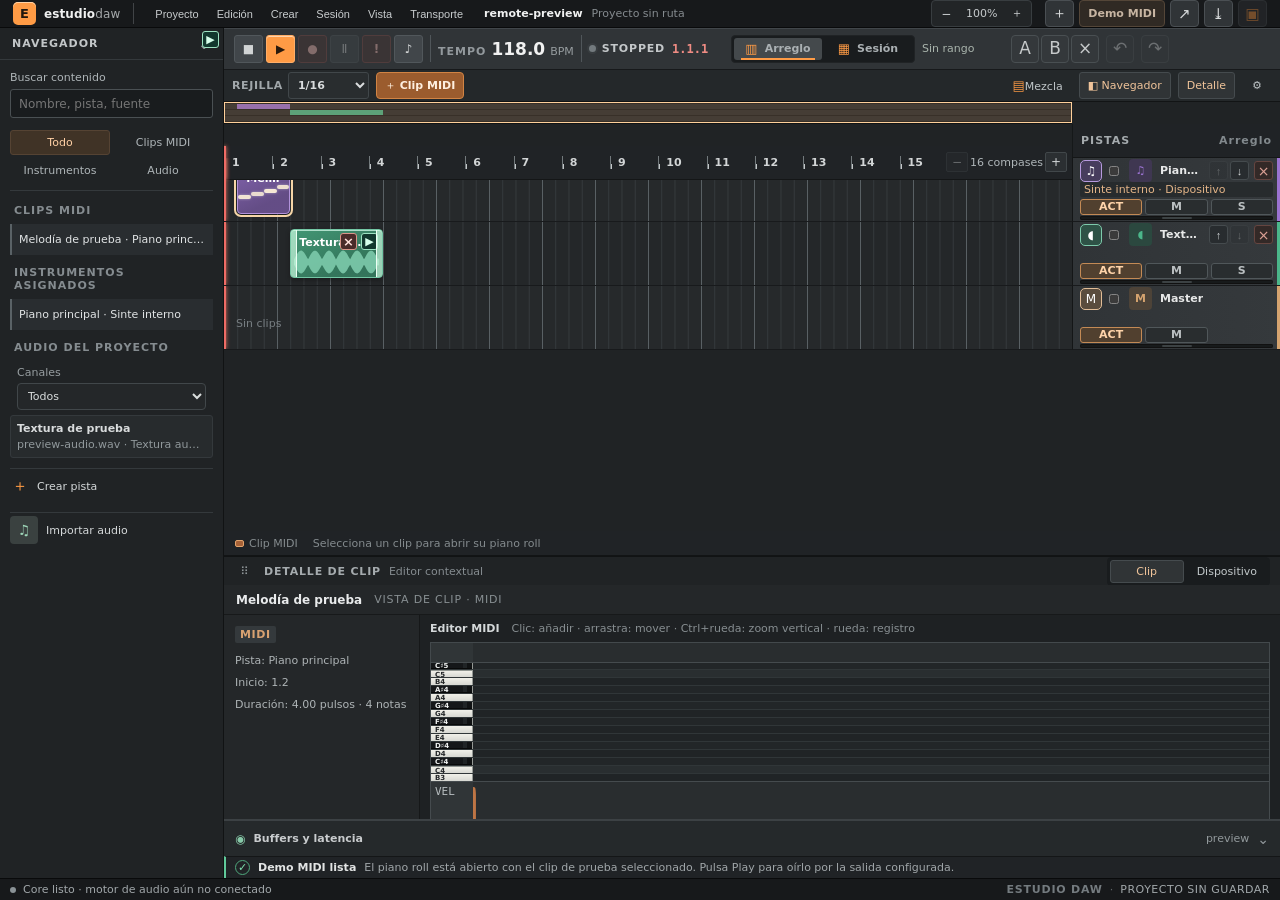
==== commit 03e9fb8a: "feat: create MIDI clips from arrangement cursor" ====
--- a/crates/ui-shell/frontend/preview.html
+++ b/crates/ui-shell/frontend/preview.html
@@ -90,6 +90,7 @@
 
         <section class="surface-toolbar" aria-label="Herramientas de la superficie">
           <label class="grid-snap-select"><span>REJILLA</span><select id="grid-snap" aria-label="Ajuste a rejilla"><option value="0.25">1/16</option><option value="0.5">1/8</option><option value="1">1/4</option><option value="bar">Compás</option><option value="0">Libre</option></select></label>
+          <button id="create-midi-clip" class="button button-accent creative-create-clip" type="button" title="Crear un clip MIDI vacío de un compás en el cursor" disabled>＋ Clip MIDI</button>
           <span class="surface-toolbar-spacer"></span>
           <button id="show-mixer" class="workspace-view-toggle mixer-panel-toggle" type="button" title="Mostrar u ocultar el mezclador (Ctrl+3)" aria-pressed="false"><span class="tab-icon">▤</span>Mezcla</button>
           <button id="toggle-browser" class="workspace-view-toggle" type="button" title="Mostrar u ocultar el navegador (Ctrl+Alt+B)" aria-label="Mostrar u ocultar navegador" aria-pressed="true">◧ Navegador</button>
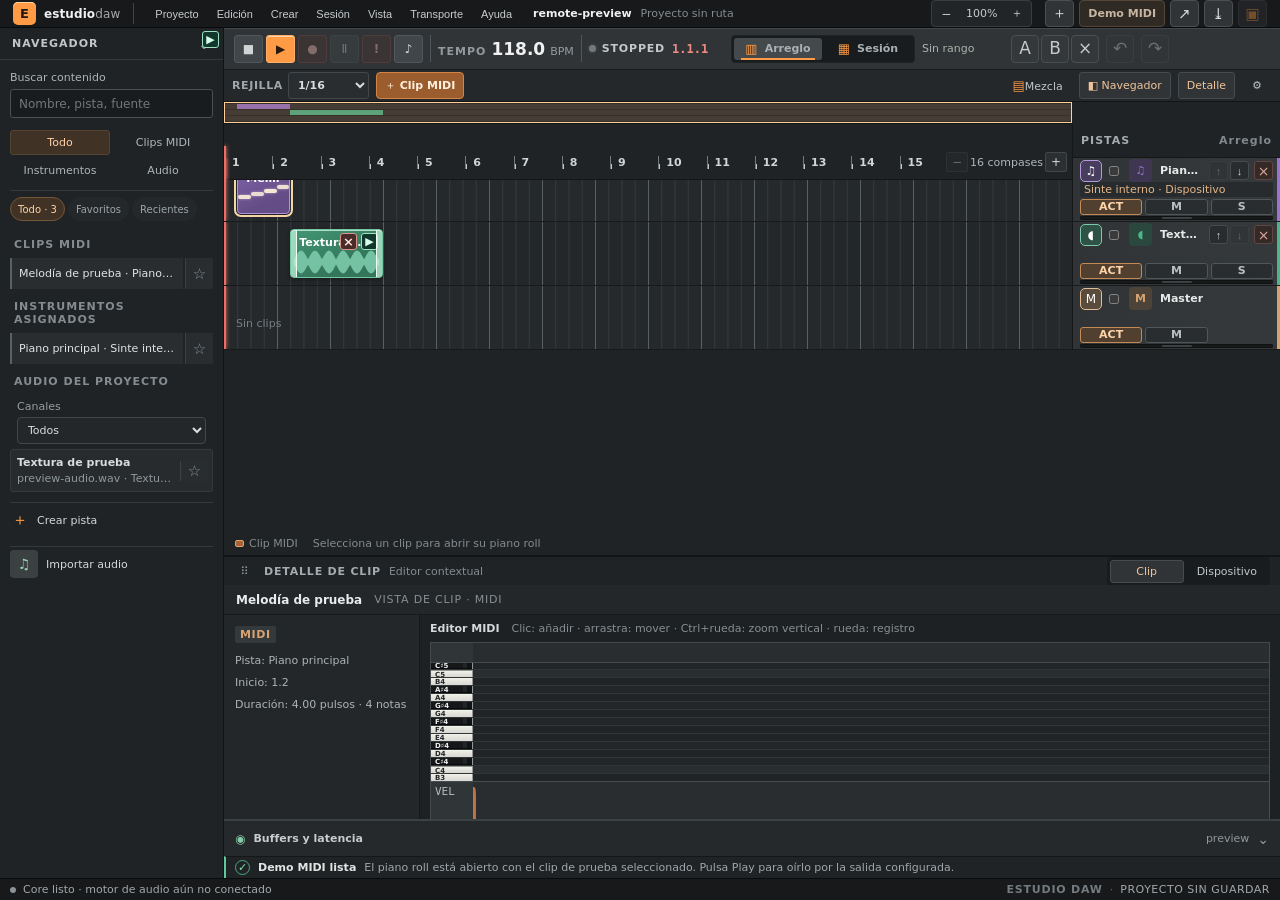
==== commit fa9fec5c: "feat: finish browser collections and keyboard help UI" ====
--- a/crates/ui-shell/frontend/preview.html
+++ b/crates/ui-shell/frontend/preview.html
@@ -35,6 +35,7 @@
         <section class="browser-panel">
           <label class="browser-search">Buscar contenido<input id="browser-content-search" type="search" placeholder="Nombre, pista, fuente" /></label>
           <nav id="browser-category-list" class="browser-categories" aria-label="Categorías del proyecto"></nav>
+          <nav id="browser-collection-list" class="browser-collections" aria-label="Colecciones del proyecto"></nav>
           <p id="browser-library-empty" class="browser-empty-hint" hidden>El proyecto aún no tiene clips ni medios. Puedes crear una pista o importar audio.</p>
           <section id="browser-midi-content" class="browser-content-section" aria-label="Clips MIDI" hidden><div class="browser-section-label browser-section-spaced">CLIPS MIDI</div><div id="browser-midi-list" class="browser-content-list" aria-live="polite"></div></section>
           <section id="browser-instrument-content" class="browser-content-section" aria-label="Instrumentos asignados" hidden><div class="browser-section-label browser-section-spaced">INSTRUMENTOS ASIGNADOS</div><div id="browser-instrument-list" class="browser-content-list" aria-live="polite"></div></section>
--- a/crates/ui-shell/frontend/styles.css
+++ b/crates/ui-shell/frontend/styles.css
@@ -163,6 +163,14 @@
 .track-column-heading, .timeline-ruler { position: sticky; top: 24px; z-index: 5; height: 34px; display: flex; align-items: center; background: #202326; border-bottom: 1px solid #141617; }
 .track-column-heading { grid-column: 2; grid-row: 2; right: 0; z-index: 8; justify-content: space-between; padding: 0 8px; border-left: 1px solid #151819; color: #a5abae; font-size: 11px; font-weight: 750; letter-spacing: 1px; }
 .track-column-heading span:last-child { color: #82898d; font-size: 11px; }
+.arrangement-create-menu { position: relative; flex: none; }
+.arrangement-create-menu > summary { min-height: 22px; display: flex; align-items: center; padding: 0 6px; border: 1px solid #4a5053; border-radius: 3px; background: #292d30; color: #d6b08d; font-size: 11px; font-weight: 600; cursor: pointer; list-style: none; }
+.arrangement-create-menu > summary::-webkit-details-marker { display: none; }
+.arrangement-create-menu[open] > summary, .arrangement-create-menu > summary:hover { border-color: #a87549; background: #3a3027; color: #ffd2a8; }
+.arrangement-create-menu-items { position: absolute; z-index: 30; top: calc(100% + 3px); right: 0; min-width: 150px; display: grid; gap: 2px; padding: 4px; border: 1px solid #555d60; border-radius: 3px; background: #292d30; box-shadow: 0 5px 14px #0009; }
+.arrangement-create-menu-items button { min-height: 26px; padding: 3px 7px; border: 0; border-radius: 2px; background: transparent; color: #dfe2e3; font-size: 11px; text-align: left; cursor: pointer; }
+.arrangement-create-menu-items button:hover:not(:disabled), .arrangement-create-menu-items button:focus-visible { background: #41484b; color: #fff; }
+.arrangement-create-menu-items button:disabled { opacity: .42; cursor: not-allowed; }
 .track-create-actions { display: flex; gap: 3px; }
 .track-create-actions button { border: 1px solid #454a4d; border-radius: 3px; background: #292d30; color: #c8cdcf; font: 700 11px sans-serif; padding: 3px 5px; cursor: pointer; }
 .track-create-actions button:hover { background: #3a4043; color: #fff; }
@@ -214,6 +222,14 @@
 .track-identity-dialog textarea { resize: vertical; }
 .track-identity-actions { display: flex; justify-content: end; gap: 8px; }
 .track-identity-actions button { padding: 7px 12px; border: 1px solid #555e62; border-radius: 4px; background: #373d40; color: #e3e7e8; cursor: pointer; }
+.shortcuts-dialog { width: min(430px, calc(100vw - 32px)); padding: 20px; border: 1px solid #555e62; border-radius: 8px; background: #292e31; color: #edf0f0; box-shadow: 0 16px 60px #000b; }
+.shortcuts-dialog::backdrop { background: #090b0dcc; }
+.shortcuts-dialog h2 { margin: 0; font-size: 15px; }
+.shortcuts-dialog p { margin: 8px 0 16px; color: #aeb7ba; font-size: 11px; line-height: 1.5; }
+.shortcuts-list { display: grid; gap: 4px; }
+.shortcut-row { display: grid; grid-template-columns: 116px minmax(0,1fr); align-items: center; gap: 10px; min-height: 28px; color: #dce1e2; font-size: 11px; }
+.shortcut-row kbd { justify-self: start; padding: 3px 6px; border: 1px solid #596165; border-radius: 3px; background: #202426; color: #ffd0a5; font: inherit; font-size: 10px; }
+.shortcuts-footer { display: flex; justify-content: end; margin-top: 18px; }
 .track-remove-button { width: 19px; height: 19px; flex: 0 0 19px; display: grid; place-items: center; border: 1px solid #654540; border-radius: 3px; padding: 0; background: #332927; color: #dca095; font-size: 14px; line-height: 1; cursor: pointer; }
 .track-remove-button:hover { border-color: #b9685d; background: #55302d; color: #ffe5df; }
 .track-order-controls { display: inline-flex; gap: 2px; margin-left: auto; }
@@ -479,6 +495,15 @@
 .browser-search input { min-width: 0; height: 29px; padding: 0 8px; border: 1px solid #4a5053; border-radius: 3px; background: #191c1e; color: #eef0f0; font-size: 12px; }
 .browser-content-list { display: flex; flex-direction: column; gap: 2px; max-height: 190px; overflow: auto; }
 .browser-content-item { min-height: 31px; overflow: hidden; padding: 5px 7px; border: 0; border-left: 2px solid #5a6266; background: #292d30; color: #e1e4e5; font-size: 11px; text-align: left; text-overflow: ellipsis; white-space: nowrap; cursor: pointer; }
+.browser-collections { display: flex; gap: 3px; margin: 6px 0 3px; overflow: auto; padding-bottom: 3px; }
+.browser-collection { flex: 0 0 auto; min-height: 24px; padding: 3px 7px; border: 1px solid transparent; border-radius: 12px; background: #24282a; color: #9ca5a8; font-size: 10px; cursor: pointer; }
+.browser-collection:hover, .browser-collection:focus-visible { border-color: #596064; background: #303538; color: #f1f2f2; }
+.browser-collection.is-selected { border-color: #765538; background: #403326; color: #ffd0a5; }
+.browser-content-item-row { display: flex; min-width: 0; align-items: stretch; gap: 2px; }
+.browser-content-item-row .browser-content-item { flex: 1; min-width: 0; }
+.browser-favorite { width: 28px; min-width: 28px; border: 0; border-left: 1px solid #3b4144; background: #292d30; color: #899296; font-size: 15px; cursor: pointer; }
+.browser-favorite:hover, .browser-favorite:focus-visible, .browser-favorite.is-favorite { background: #3a3028; color: #ffbd79; }
+.browser-favorite:focus-visible { outline: 1px solid #e7924a; outline-offset: -2px; }
 .browser-content-item:hover, .browser-content-item:focus-visible { border-left-color: var(--accent); background: #383e41; }
 .browser-import { margin-top: 10px; border-top: 1px solid #34393c; }
 .browser-import > summary { min-height: 34px; display: flex; align-items: center; gap: 7px; color: #d4d8d9; font-size: 11px; cursor: pointer; }
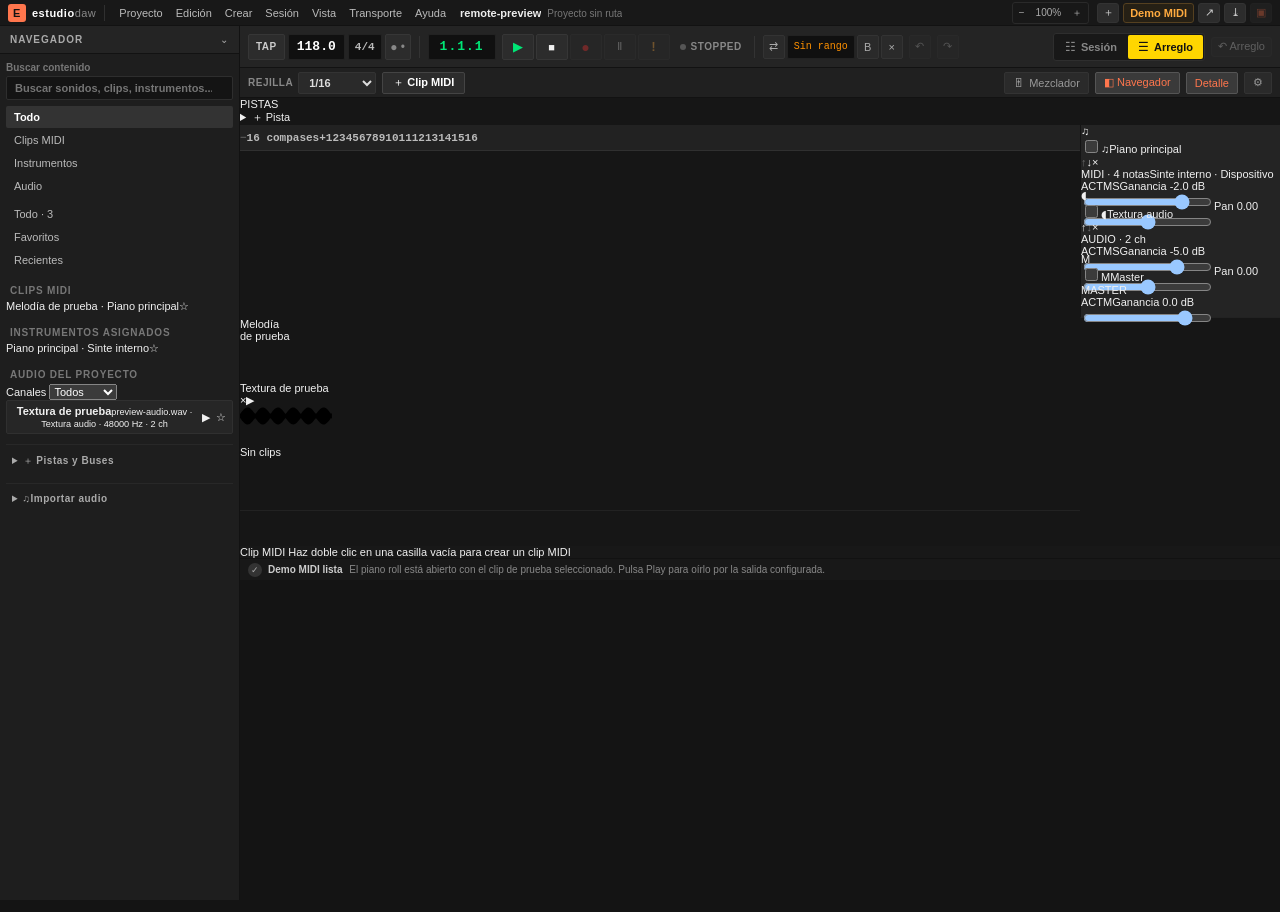
==== commit 9c3d65e9: "feat(ui): implement authentic Ableton Live 12 layout, dark theme, and navigation" ====
--- a/crates/ui-shell/frontend/preview.html
+++ b/crates/ui-shell/frontend/preview.html
@@ -3,121 +3,297 @@
   <head>
     <meta charset="UTF-8" />
     <meta name="viewport" content="width=device-width, initial-scale=1.0" />
-    <meta name="theme-color" content="#1c1f22" />
-    <title>Estudio DAW · Vista previa</title>
+    <meta name="theme-color" content="#181818" />
+    <title>Estudio DAW · Ableton Suite Edition (Vista previa)</title>
     <link rel="stylesheet" href="./styles.css" />
     <script src="./platform-preview.js" defer></script>
     <script src="./main.js" defer></script>
   </head>
   <body>
     <header class="appbar">
-      <a class="brand" href="#" aria-label="Estudio DAW"><span class="brand-mark">E</span><span>estudio<span class="brand-light">daw</span></span></a>
+      <a class="brand" href="#" aria-label="Estudio DAW">
+        <span class="brand-mark">E</span>
+        <span>estudio<span class="brand-light">daw</span></span>
+      </a>
       <span class="appbar-divider"></span>
       <nav id="application-menu" class="application-menu" aria-label="Menú principal"></nav>
-      <div class="project-identity"><strong id="project-name">Sin proyecto</strong><span id="project-path" title="">Sin proyecto abierto</span></div>
+      <div class="project-identity">
+        <strong id="project-name">Sin proyecto</strong>
+        <span id="project-path" title="">Sin proyecto abierto</span>
+      </div>
       <div class="ui-zoom-controls" role="group" aria-label="Tamaño de la interfaz">
         <button id="zoom-out" title="Reducir interfaz (Ctrl+-)" aria-label="Reducir tamaño de interfaz">−</button>
         <button id="zoom-reset" title="Restablecer interfaz (Ctrl+0)" aria-label="Restablecer tamaño de interfaz"><span id="zoom-level">100%</span></button>
         <button id="zoom-in" title="Ampliar interfaz (Ctrl++)" aria-label="Ampliar tamaño de interfaz">＋</button>
       </div>
       <nav class="project-actions" aria-label="Acciones de proyecto">
-        <button id="new-project" class="icon-button" title="Crear un proyecto nuevo" aria-label="Nuevo proyecto">＋</button>
-        <button id="demo-project" class="button button-demo" title="Cargar una sesión MIDI de demostración" hidden>Demo MIDI</button>
-        <button id="open-project" class="icon-button" title="Abrir un proyecto" aria-label="Abrir proyecto">↗</button>
-        <button id="save-project-as" class="icon-button" title="Guardar proyecto como" aria-label="Guardar como" disabled>⤓</button>
-        <button id="save-project" class="icon-button icon-save" title="Guardar proyecto" aria-label="Guardar" disabled>▣</button>
+        <button id="new-project" class="icon-button" title="Crear un proyecto nuevo (Ctrl+N)" aria-label="Nuevo proyecto">＋</button>
+        <button id="demo-project" class="button button-demo" title="Cargar sesión MIDI de demostración">Demo MIDI</button>
+        <button id="open-project" class="icon-button" title="Abrir un proyecto (Ctrl+O)" aria-label="Abrir proyecto">↗</button>
+        <button id="save-project-as" class="icon-button" title="Guardar proyecto como (Ctrl+Mayús+S)" aria-label="Guardar como" disabled>⤓</button>
+        <button id="save-project" class="icon-button icon-save" title="Guardar proyecto (Ctrl+S)" aria-label="Guardar" disabled>▣</button>
       </nav>
     </header>
 
     <div class="workstation">
       <aside class="browser" aria-label="Navegador del proyecto">
-        <div class="browser-title"><span>NAVEGADOR</span><span class="browser-chevron">⌄</span></div>
+        <div class="browser-title">
+          <span>NAVEGADOR</span>
+          <span class="browser-chevron">⌄</span>
+        </div>
         <section class="browser-panel">
-          <label class="browser-search">Buscar contenido<input id="browser-content-search" type="search" placeholder="Nombre, pista, fuente" /></label>
+          <label class="browser-search">
+            Buscar contenido
+            <input id="browser-content-search" type="search" placeholder="Buscar sonidos, clips, instrumentos..." />
+          </label>
           <nav id="browser-category-list" class="browser-categories" aria-label="Categorías del proyecto"></nav>
           <nav id="browser-collection-list" class="browser-collections" aria-label="Colecciones del proyecto"></nav>
-          <p id="browser-library-empty" class="browser-empty-hint" hidden>El proyecto aún no tiene clips ni medios. Puedes crear una pista o importar audio.</p>
-          <section id="browser-midi-content" class="browser-content-section" aria-label="Clips MIDI" hidden><div class="browser-section-label browser-section-spaced">CLIPS MIDI</div><div id="browser-midi-list" class="browser-content-list" aria-live="polite"></div></section>
-          <section id="browser-instrument-content" class="browser-content-section" aria-label="Instrumentos asignados" hidden><div class="browser-section-label browser-section-spaced">INSTRUMENTOS ASIGNADOS</div><div id="browser-instrument-list" class="browser-content-list" aria-live="polite"></div></section>
-          <section id="browser-audio-content" class="browser-content-section" aria-label="Audio del proyecto" hidden><div class="browser-section-label browser-section-spaced">AUDIO DEL PROYECTO</div><div id="browser-media-tools" class="browser-media-tools" hidden><label class="media-import-field">Canales<select id="browser-media-channels" disabled><option value="all">Todos</option><option value="1">Mono</option><option value="2">Estéreo</option><option value="multi">Más de 2</option></select></label></div><div id="browser-media-list" class="browser-media-list" aria-live="polite"></div></section>
+          <p id="browser-library-empty" class="browser-empty-hint" hidden>El proyecto aún no tiene clips ni medios. Crea una pista o importa audio.</p>
+          <section id="browser-midi-content" class="browser-content-section" aria-label="Clips MIDI" hidden>
+            <div class="browser-section-label browser-section-spaced">CLIPS MIDI</div>
+            <div id="browser-midi-list" class="browser-content-list" aria-live="polite"></div>
+          </section>
+          <section id="browser-instrument-content" class="browser-content-section" aria-label="Instrumentos asignados" hidden>
+            <div class="browser-section-label browser-section-spaced">INSTRUMENTOS ASIGNADOS</div>
+            <div id="browser-instrument-list" class="browser-content-list" aria-live="polite"></div>
+          </section>
+          <section id="browser-audio-content" class="browser-content-section" aria-label="Audio del proyecto" hidden>
+            <div class="browser-section-label browser-section-spaced">AUDIO DEL PROYECTO</div>
+            <div id="browser-media-tools" class="browser-media-tools" hidden>
+              <label class="media-import-field">Canales
+                <select id="browser-media-channels" disabled>
+                  <option value="all">Todos</option>
+                  <option value="1">Mono</option>
+                  <option value="2">Estéreo</option>
+                  <option value="multi">Más de 2</option>
+                </select>
+              </label>
+            </div>
+            <div id="browser-media-list" class="browser-media-list" aria-live="polite"></div>
+          </section>
           <details class="browser-create">
-            <summary><span>＋</span><span>Crear pista</span></summary>
+            <summary><span>＋ Pistas y Buses</span></summary>
             <div class="browser-create-actions">
-              <button id="add-midi-track" class="browser-create-action" title="Añadir pista MIDI" disabled><span class="browser-create-icon midi">♫</span><span><strong>Pista MIDI</strong><small>Instrumentos y clips de notas</small></span></button>
-              <button id="add-audio-track" class="browser-create-action" title="Añadir pista de audio vacía" disabled><span class="browser-create-icon audio">∿</span><span><strong>Pista de audio</strong><small>Importar o grabar sonido</small></span></button>
-              <button id="add-bus-track" class="browser-create-action" title="Añadir bus interno" disabled><span class="browser-create-icon bus">⇢</span><span><strong>Bus interno</strong><small>Enrutar pistas del proyecto</small></span></button>
+              <button id="add-midi-track" class="browser-create-action" title="Añadir pista MIDI (Ctrl+Mayús+T)" disabled>
+                <span class="browser-create-icon midi">♫</span>
+                <span><strong>Pista MIDI</strong><small>Instrumentos y notas</small></span>
+              </button>
+              <button id="add-audio-track" class="browser-create-action" title="Añadir pista de audio (Ctrl+T)" disabled>
+                <span class="browser-create-icon audio">∿</span>
+                <span><strong>Pista de audio</strong><small>Grabar y muestras</small></span>
+              </button>
+              <button id="add-bus-track" class="browser-create-action" title="Añadir bus / retorno" disabled>
+                <span class="browser-create-icon bus">⇢</span>
+                <span><strong>Bus interno</strong><small>Enrutamiento</small></span>
+              </button>
             </div>
           </details>
           <details class="browser-import">
             <summary><span class="action-glyph">♫</span><span>Importar audio</span></summary>
-            <label class="media-import-field">Pista de destino<select id="audio-import-track" disabled><option value="">Crea una pista de audio</option></select></label>
-            <label class="media-import-field">Ubicación inicial (compás; clic en regla para ajustar)<input id="audio-import-bar" type="number" min="1" step="1" value="1" disabled /></label>
+            <label class="media-import-field">Pista de destino
+              <select id="audio-import-track" disabled><option value="">Crea una pista de audio</option></select>
+            </label>
+            <label class="media-import-field">Compás inicial
+              <input id="audio-import-bar" type="number" min="1" step="1" value="1" disabled />
+            </label>
             <div id="edit-cursor-position" class="edit-cursor-position">Cursor: compás 1 · pulso 1</div>
-            <label class="media-import-field">Procedencia<select id="audio-import-mode" disabled><option value="copy">Copiar a la carpeta del proyecto</option><option value="link">Vincular archivo original</option></select></label>
-            <label class="media-import-field">Canales de origen<select id="audio-import-channels" disabled><option value="">Selecciona un archivo</option></select></label>
-            <div id="audio-import-selected" class="audio-import-selected">No hay archivo seleccionado</div>
-            <button id="browser-import-audio" class="browser-action" disabled><span class="action-glyph">♫</span><span><strong>Elegir archivo</strong><small>Revisa y preescucha antes de importar</small></span><span class="action-arrow">›</span></button>
-            <div class="audio-import-actions"><button id="audio-import-preview" disabled>▶ Escuchar</button><button id="audio-import-commit" disabled>Importar</button></div>
+            <label class="media-import-field">Procedencia
+              <select id="audio-import-mode" disabled>
+                <option value="copy">Copiar a proyecto</option>
+                <option value="link">Vincular original</option>
+              </select>
+            </label>
+            <label class="media-import-field">Canales
+              <select id="audio-import-channels" disabled><option value="">Selecciona archivo</option></select>
+            </label>
+            <div id="audio-import-selected" class="audio-import-selected">No hay archivo</div>
+            <button id="browser-import-audio" class="browser-action" disabled>
+              <span class="action-glyph">♫</span>
+              <span><strong>Elegir archivo</strong><small>Explorar almacenamiento</small></span>
+            </button>
+            <div class="audio-import-actions">
+              <button id="audio-import-preview" disabled>▶ Escuchar</button>
+              <button id="audio-import-commit" disabled>Importar</button>
+            </div>
           </details>
         </section>
       </aside>
 
       <main class="editor">
+        <!-- Ableton Live 12 Master Transport Bar -->
         <section class="transport-bar" aria-label="Transporte">
+          <div class="live-tempo-section">
+            <button id="tap-tempo" class="live-btn live-tap-btn" type="button" title="Tap Tempo">TAP</button>
+            <div class="live-lcd-box" title="Tempo (BPM)">
+              <strong id="transport-tempo">120.00</strong>
+            </div>
+            <div class="live-sig-box" title="Métrica">4/4</div>
+            <button id="metronome" class="transport-metronome" title="Metrónomo (C)" aria-label="Metrónomo">● •</button>
+          </div>
+
+          <span class="transport-separator"></span>
+
+          <div id="transport-position" class="transport-position" title="Posición en compases.pulsos.semicorcheas" aria-live="off">1.1.1</div>
+
           <div class="transport-controls">
-            <button id="stop" class="transport-button" title="Detener" aria-label="Detener" disabled>■</button>
-            <button id="play" class="transport-button transport-play" title="Reproducir" aria-label="Reproducir" disabled>▶</button>
-            <button id="record" class="transport-button transport-record" title="Grabar en las pistas armadas" aria-label="Grabar en las pistas armadas" aria-pressed="false" disabled>●</button>
-            <button id="pause" class="transport-button" title="Pausar" aria-label="Pausar" disabled>Ⅱ</button>
-            <button id="panic" class="transport-button transport-panic" title="Apagar todas las notas MIDI" aria-label="Apagar todas las notas MIDI" disabled>!</button>
-            <button id="metronome" class="transport-button transport-metronome" title="Activar metrónomo" aria-label="Activar metrónomo" aria-pressed="false" disabled>♪</button>
-          </div>
+            <button id="play" class="transport-button transport-play" title="Reproducir (Espacio)" aria-label="Reproducir" disabled>▶</button>
+            <button id="stop" class="transport-button" title="Detener (Espacio)" aria-label="Detener" disabled>■</button>
+            <button id="record" class="transport-button transport-record" title="Grabar (F9)" aria-label="Grabar" aria-pressed="false" disabled>●</button>
+            <button id="pause" class="transport-button" title="Pausar" aria-label="Pausar" disabled hidden>Ⅱ</button>
+            <button id="panic" class="transport-button transport-panic" title="Apagar notas MIDI (Pánico)" aria-label="Pánico" disabled>!</button>
+          </div>
+
+          <div class="transport-state">
+            <span class="state-led"></span>
+            <span id="transport-state">DETENIDO</span>
+          </div>
+
           <span class="transport-separator"></span>
-          <div class="transport-readout"><span class="eyebrow">TEMPO</span><strong id="transport-tempo">—</strong><span class="unit">BPM</span></div>
-          <span class="transport-separator"></span>
-          <div class="transport-state"><span class="state-led"></span><span id="transport-state">DETENIDO</span></div>
-          <span id="transport-position" class="transport-position" aria-live="off">1.1.1</span>
+
+          <div class="loop-range-controls" aria-label="Bucle y Repetición">
+            <button id="loop-point-a" class="history-button" title="Activar/Fijar inicio del bucle (Ctrl+L)">⇄</button>
+            <span id="loop-range-readout" class="loop-range-readout">Sin rango</span>
+            <button id="loop-point-b" class="history-button" title="Fijar fin del bucle">B</button>
+            <button id="loop-range-clear" class="history-button" title="Limpiar bucle">×</button>
+          </div>
+
+          <button id="undo" class="history-button" title="Deshacer (Ctrl+Z)" aria-label="Deshacer" disabled>↶</button>
+          <button id="redo" class="history-button" title="Rehacer (Ctrl+Y / Ctrl+Mayús+Z)" aria-label="Rehacer" disabled>↷</button>
+          <span id="revision" class="revision" hidden>REV —</span>
+
           <nav class="view-tabs transport-view-tabs" role="tablist" aria-label="Vistas de composición">
-            <button id="show-arrangement" class="view-tab is-selected" title="Arreglo (Tab / Ctrl+1)" role="tab" aria-selected="true"><span class="tab-icon">▥</span>Arreglo</button>
-            <button id="show-session" class="view-tab" title="Sesión (Tab / Ctrl+2)" role="tab" aria-selected="false"><span class="tab-icon">▦</span>Sesión</button>
+            <button id="show-session" class="view-tab" title="Vista Sesión (Tab)" role="tab" aria-selected="false">
+              <span class="tab-icon">☷</span>Sesión
+            </button>
+            <button id="show-arrangement" class="view-tab is-selected" title="Vista Arreglo (Tab)" role="tab" aria-selected="true">
+              <span class="tab-icon">☰</span>Arreglo
+            </button>
           </nav>
-          <span id="loop-range-readout" class="loop-range-readout">Sin rango</span>
-          <span class="loop-range-controls" aria-label="Rango de repetición"><button id="loop-point-a" class="history-button" title="Fijar inicio del rango en el cursor">A</button><button id="loop-point-b" class="history-button" title="Fijar fin del rango en el cursor">B</button><button id="loop-range-clear" class="history-button" title="Limpiar rango">×</button></span>
-          <button id="undo" class="history-button" title="Deshacer último cambio" aria-label="Deshacer" disabled>↶</button>
-          <button id="redo" class="history-button" title="Rehacer último cambio" aria-label="Rehacer" disabled>↷</button>
-          <span id="revision" class="revision" hidden>REV —</span>
-          <button id="return-to-arrangement" class="button button-accent" type="button" hidden disabled>↶ Volver a Arreglo</button>
-        </section>
-
+          <button id="return-to-arrangement" class="button button-accent" type="button" hidden disabled>↶ Arreglo</button>
+        </section>
+
+        <!-- Secondary Surface Toolbar -->
         <section class="surface-toolbar" aria-label="Herramientas de la superficie">
-          <label class="grid-snap-select"><span>REJILLA</span><select id="grid-snap" aria-label="Ajuste a rejilla"><option value="0.25">1/16</option><option value="0.5">1/8</option><option value="1">1/4</option><option value="bar">Compás</option><option value="0">Libre</option></select></label>
-          <button id="create-midi-clip" class="button button-accent creative-create-clip" type="button" title="Crear un clip MIDI vacío de un compás en el cursor" disabled>＋ Clip MIDI</button>
+          <label class="grid-snap-select">
+            <span>REJILLA</span>
+            <select id="grid-snap" aria-label="Ajuste a rejilla">
+              <option value="0.25">1/16</option>
+              <option value="0.5">1/8</option>
+              <option value="1">1/4</option>
+              <option value="bar">Compás</option>
+              <option value="0">Libre</option>
+            </select>
+          </label>
+          <button id="create-midi-clip" class="button button-accent creative-create-clip" type="button" title="Crear un clip MIDI vacío en el cursor (Ctrl+Mayús+M)" disabled>＋ Clip MIDI</button>
           <span class="surface-toolbar-spacer"></span>
-          <button id="show-mixer" class="workspace-view-toggle mixer-panel-toggle" type="button" title="Mostrar u ocultar el mezclador (Ctrl+3)" aria-pressed="false"><span class="tab-icon">▤</span>Mezcla</button>
-          <button id="toggle-browser" class="workspace-view-toggle" type="button" title="Mostrar u ocultar el navegador (Ctrl+Alt+B)" aria-label="Mostrar u ocultar navegador" aria-pressed="true">◧ Navegador</button>
-          <button id="toggle-clip-detail" class="workspace-view-toggle" type="button" title="Mostrar u ocultar el detalle del clip (Mayús+Tab)" aria-label="Mostrar u ocultar el detalle del clip" aria-pressed="true">Detalle</button>
-          <button id="rail-settings" class="workspace-view-toggle workspace-settings-toggle" type="button" title="Abrir preferencias de audio" aria-label="Abrir preferencias de audio">⚙</button>
-        </section>
-
+          <button id="show-mixer" class="workspace-view-toggle mixer-panel-toggle" type="button" title="Mezclador flotante (Ctrl+3)" aria-pressed="false"><span class="tab-icon">🎚</span>Mezclador</button>
+          <button id="toggle-browser" class="workspace-view-toggle" type="button" title="Mostrar/ocultar navegador (Ctrl+Alt+B)" aria-label="Navegador" aria-pressed="true">◧ Navegador</button>
+          <button id="toggle-clip-detail" class="workspace-view-toggle" type="button" title="Mostrar/ocultar detalle (Mayús+Tab)" aria-label="Detalle" aria-pressed="true">Detalle</button>
+          <button id="rail-settings" class="workspace-view-toggle workspace-settings-toggle" type="button" title="Audio & Buffers" aria-label="Preferencias de audio">⚙</button>
+        </section>
+
+        <!-- Central Work Area: Arrangement View -->
         <section class="arrangement" aria-label="Arreglo musical">
-          <div class="arrangement-scroll"><div class="arrangement-grid"><div class="track-column-heading"><span>PISTAS</span><span class="track-create-actions-hint">Arreglo</span></div><div id="arrangement-overview" class="arrangement-overview" aria-label="Vista general del arreglo"></div><div id="timeline-ruler" class="timeline-ruler" aria-label="Regla de compases"></div><div id="track-list" class="arrangement-track-list"><div class="empty-state">Crea un proyecto o abre una sesión MIDI.</div></div><div id="arrangement-lanes" class="arrangement-lanes"><div class="empty-state timeline-empty">Pulsa «Demo MIDI» para cargar una secuencia audible.</div></div></div></div>
+          <div class="arrangement-scroll">
+            <div class="arrangement-grid">
+              <div class="track-column-heading">
+                <span>PISTAS</span>
+                <details class="arrangement-create-menu">
+                  <summary title="Crear pista">＋ Pista</summary>
+                  <div class="arrangement-create-menu-items">
+                    <button class="arrangement-create-track" type="button" data-track-kind="midi">♫ Pista MIDI</button>
+                    <button class="arrangement-create-track" type="button" data-track-kind="audio">∿ Pista de audio</button>
+                    <button class="arrangement-create-track" type="button" data-track-kind="bus">⇢ Bus interno</button>
+                  </div>
+                </details>
+              </div>
+              <div id="arrangement-overview" class="arrangement-overview" aria-label="Vista general del arreglo"></div>
+              <div id="timeline-ruler" class="timeline-ruler" aria-label="Regla de compases"></div>
+              <div id="track-list" class="arrangement-track-list">
+                <div class="empty-state">Crea un proyecto o abre una sesión MIDI.</div>
+              </div>
+              <div id="arrangement-lanes" class="arrangement-lanes">
+                <div class="empty-state timeline-empty">Pulsa «Demo MIDI» para cargar una secuencia audible.</div>
+              </div>
+            </div>
+          </div>
+          <!-- Session View Matrix -->
           <div id="session-view" class="alternative-surface session-surface" aria-label="Pistas de Session" hidden></div>
-          <div id="arrangement-legend" class="arrangement-legend"><span><i class="legend-swatch"></i>Clip MIDI</span><span>Selecciona un clip para abrir su piano roll</span></div>
-        </section>
-
+          <div id="arrangement-legend" class="arrangement-legend">
+            <span><i class="legend-swatch"></i>Clip MIDI</span>
+            <span>Haz doble clic en una casilla vacía para crear un clip MIDI</span>
+          </div>
+        </section>
+
+        <!-- Detached Mixer View (optional panel) -->
         <section id="mixer-view" class="alternative-surface mixer-surface" aria-label="Mezclador del proyecto" hidden></section>
 
+        <!-- Bottom Detail View: Piano Roll (Clip) OR Device Rack (Device) -->
         <section class="lower-panel">
-          <div class="lower-panel-title"><div class="panel-grip" role="separator" aria-orientation="horizontal" tabindex="0" title="Arrastra para cambiar el tamaño del detalle" aria-label="Cambiar el tamaño del detalle">⠿</div><strong id="lower-panel-title">DETALLE DE CLIP</strong><span class="lower-panel-subtitle">Editor contextual</span><div class="detail-tabs" role="tablist" aria-label="Detalle contextual"><button id="detail-clip-tab" class="detail-tab is-selected" type="button" aria-pressed="true">Clip</button><button id="detail-device-tab" class="detail-tab" type="button" aria-pressed="false">Dispositivo</button></div></div>
-          <div id="clip-inspector" class="clip-inspector" aria-live="polite"><span>Sin clip seleccionado</span></div><div id="device-inspector" class="device-inspector" hidden></div>
-          <details id="audio-settings" class="audio-settings"><summary class="audio-summary"><span class="audio-summary-icon">◉</span><span id="audio-settings-title">Buffers y latencia</span><span id="audio-apply-state" class="revision">Cargando…</span><span class="summary-chevron">⌄</span></summary><div class="audio-settings-body"><div class="audio-profile-row"><label for="audio-profile">Perfil</label><select id="audio-profile"><option value="liveRecord">Live / Grabar</option><option value="multitrackPlayback">Reproducción multipista</option></select><label for="device-period">Periodo del dispositivo</label><div class="audio-number"><input id="device-period" type="number" min="16" max="2048" step="32" /><span>frames</span></div><label for="playback-safety">Margen PCM</label><div class="audio-number"><input id="playback-safety" type="number" min="0" max="2048" step="256" /><span>frames</span></div><button id="save-audio-settings" class="button button-accent">Aplicar al próximo inicio</button></div><div class="audio-device-row"><label for="audio-output-device">Salida de audio</label><select id="audio-output-device"><option value="pipewire:default">Automática (AudioBox si está disponible)</option></select><span>Se conecta al iniciar Play; el cambio no interrumpe un stream activo.</span></div><div class="audio-readouts"><span>Frecuencia<strong id="audio-sample-rate">—</strong></span><span>Periodo solicitado<strong id="audio-requested-period">—</strong></span><span>Periodo efectivo<strong id="audio-effective-period">No disponible</strong></span><span>Búfer extra<strong id="audio-safety-duration">—</strong></span></div><p class="audio-help">Los perfiles se aplican al iniciar el siguiente stream. PipeWire puede negociar un periodo distinto; el margen PCM sólo afecta la cola de pistas SoundFont.</p><p class="audio-help audio-warning">Play reproduce clips MIDI y regiones de audio. Record graba pistas armadas como regiones. La captura MIDI live todavía se controla desde CLI.</p></div></details>
-        </section>
-
-        <section class="status-message" role="status" aria-live="polite"><span class="status-icon">i</span><div><strong id="notice-title">Estudio DAW listo</strong><span id="notice-text">Crea un proyecto o abre Demo MIDI para ver el arreglo y probar el sonido.</span></div></section>
+          <div class="lower-panel-title">
+            <div class="panel-grip" role="separator" aria-orientation="horizontal" tabindex="0" title="Arrastra para redimensionar el detalle inferior" aria-label="Redimensionar">⠿</div>
+            <strong id="lower-panel-title">DETALLE DE CLIP</strong>
+            <span class="lower-panel-subtitle">Editor contextual</span>
+            <div class="detail-tabs" role="tablist" aria-label="Detalle contextual">
+              <button id="detail-clip-tab" class="detail-tab is-selected" type="button" aria-pressed="true">♩ Clip</button>
+              <button id="detail-device-tab" class="detail-tab" type="button" aria-pressed="false">🎛 Dispositivo</button>
+            </div>
+          </div>
+          <div id="clip-inspector" class="clip-inspector" aria-live="polite"><span>Sin clip seleccionado</span></div>
+          <div id="device-inspector" class="device-inspector" hidden></div>
+          <details id="audio-settings" class="audio-settings">
+            <summary class="audio-summary">
+              <span class="audio-summary-icon">◉</span>
+              <span id="audio-settings-title">Buffers y latencia</span>
+              <span id="audio-apply-state" class="revision">Cargando…</span>
+              <span class="summary-chevron">⌄</span>
+            </summary>
+            <div class="audio-settings-body">
+              <div class="audio-profile-row">
+                <label for="audio-profile">Perfil</label>
+                <select id="audio-profile">
+                  <option value="liveRecord">Live / Grabar</option>
+                  <option value="multitrackPlayback">Reproducción multipista</option>
+                </select>
+                <label for="device-period">Periodo</label>
+                <div class="audio-number"><input id="device-period" type="number" min="16" max="2048" step="32" /><span>frames</span></div>
+                <label for="playback-safety">Margen PCM</label>
+                <div class="audio-number"><input id="playback-safety" type="number" min="0" max="2048" step="256" /><span>frames</span></div>
+                <button id="save-audio-settings" class="button button-accent">Aplicar al inicio</button>
+              </div>
+              <div class="audio-device-row">
+                <label for="audio-output-device">Salida de audio</label>
+                <select id="audio-output-device"><option value="pipewire:default">Automática (PipeWire / AudioBox)</option></select>
+              </div>
+              <div class="audio-readouts">
+                <span>Frecuencia: <strong id="audio-sample-rate">—</strong></span>
+                <span>Periodo: <strong id="audio-requested-period">—</strong></span>
+                <span>Efectivo: <strong id="audio-effective-period">No disponible</strong></span>
+                <span>Búfer extra: <strong id="audio-safety-duration">—</strong></span>
+              </div>
+            </div>
+          </details>
+        </section>
+
+        <!-- Status & Context Info -->
+        <section class="status-message" role="status" aria-live="polite">
+          <span class="status-icon">i</span>
+          <div>
+            <strong id="notice-title">Estudio DAW listo</strong>
+            <span id="notice-text">Presiona Tab para alternar entre Sesión y Arreglo. Pulsa Demo MIDI para comenzar.</span>
+          </div>
+        </section>
       </main>
     </div>
 
-    <footer class="statusbar"><span class="connection-dot"></span><span id="engine-status">Core listo · motor de audio aún no conectado</span><span class="statusbar-spacer"></span><span class="statusbar-label">ESTUDIO DAW</span><span class="statusbar-separator">·</span><span id="project-status">SIN PROYECTO</span></footer>
+    <footer class="statusbar">
+      <span class="connection-dot"></span>
+      <span id="engine-status">Core listo · motor de audio conectado</span>
+      <span class="statusbar-spacer"></span>
+      <span class="statusbar-label">ESTUDIO DAW · LIVE 12 EDITION</span>
+      <span class="statusbar-separator">·</span>
+      <span id="project-status">SIN PROYECTO</span>
+    </footer>
     <div id="action-context-menu" class="action-context-menu" role="menu" aria-label="Acciones contextuales" hidden></div>
   </body>
 </html>
--- a/crates/ui-shell/frontend/styles.css
+++ b/crates/ui-shell/frontend/styles.css
@@ -1,678 +1,1274 @@
+/* ==========================================================================
+   ESTUDIO DAW — ABLETON LIVE SUITE 12 DARK THEME & WORKFLOW
+   ========================================================================== */
+
 :root {
   color-scheme: dark;
-  font-family: Inter, "Segoe UI", ui-sans-serif, system-ui, sans-serif;
+  font-family: -apple-system, BlinkMacSystemFont, "Segoe UI", Roboto, Helvetica, Arial, sans-serif;
   font-synthesis: none;
   text-rendering: optimizeLegibility;
-  --bg: #202326;
-  --chrome: #17191b;
-  --panel: #292c2f;
-  --panel-raised: #33373a;
-  --panel-inset: #222527;
-  --border: #17191b;
-  --line: #41464a;
-  --text: #e8e9e9;
-  --muted: #9da3a7;
-  --accent: #ff9b45;
-  --mint: #83d6af;
-  color: var(--text);
-  background: var(--bg);
+
+  /* --- Ableton Live 12 Core Palette --- */
+  --live-bg-base: #141414;
+  --live-bg-surface: #242424;
+  --live-bg-panel: #2b2b2b;
+  --live-bg-raised: #383838;
+  --live-bg-inset: #1a1a1a;
+  --live-bg-slot: #222222;
+  --live-bg-slot-hover: #2e2e2e;
+  --live-border-dark: #121212;
+  --live-border-subtle: #333333;
+  --live-border-highlight: #484848;
+
+  --live-text-primary: #f0f0f0;
+  --live-text-secondary: #9e9e9e;
+  --live-text-dim: #666666;
+
+  /* --- Ableton Signature Accents --- */
+  --live-play-green: #00e676;
+  --live-rec-red: #ff3333;
+  --live-arm-red: #ff3333;
+  --live-solo-blue: #2979ff;
+  --live-active-yellow: #ffd600;
+  --live-loop-amber: #ff9100;
+  --live-accent-orange: #ff764d;
+  --live-lcd-bg: #101010;
+  --live-lcd-border: #222222;
+  --live-lcd-text: #e8e8e8;
+  --live-meter-green: #00e676;
+  --live-meter-yellow: #ffd600;
+  --live-meter-red: #ff3333;
+
+  /* Legacy variable aliases for full backend/DOM compatibility */
+  --bg: var(--live-bg-base);
+  --chrome: var(--live-bg-surface);
+  --panel: var(--live-bg-panel);
+  --panel-raised: var(--live-bg-raised);
+  --panel-inset: var(--live-bg-inset);
+  --border: var(--live-border-dark);
+  --line: var(--live-border-subtle);
+  --text: var(--live-text-primary);
+  --muted: var(--live-text-secondary);
+  --accent: var(--live-accent-orange);
+  --mint: var(--live-play-green);
+
+  color: var(--live-text-primary);
+  background: var(--live-bg-base);
 }
 
 * { box-sizing: border-box; }
-html, body { width: 100%; height: 100%; margin: 0; overflow: hidden; }
-body { min-width: 760px; min-height: 520px; background: var(--bg); font-size: 12px; }
+html, body { width: 100%; height: 100%; margin: 0; overflow: hidden; background: var(--live-bg-base); font-size: 11px; user-select: none; }
 button, select, input { font: inherit; }
-button { color: inherit; }
-button:focus-visible, select:focus-visible, input:focus-visible, a:focus-visible { outline: 2px solid var(--accent); outline-offset: 2px; }
-button:disabled { opacity: .4; cursor: not-allowed !important; }
-
-.appbar { height: 28px; min-width: 0; display: flex; align-items: center; gap: 13px; padding: 0 13px; background: #17191b; border-bottom: 1px solid #090a0b; box-shadow: none; }
-.brand { height: 100%; display: flex; align-items: center; gap: 8px; color: #f0f1f1; text-decoration: none; font-size: 12px; font-weight: 760; letter-spacing: .1px; flex: none; }
-.brand-mark { width: 23px; height: 23px; display: grid; place-items: center; border-radius: 5px; color: #21170d; background: var(--accent); box-shadow: 0 1px #ffd2a5 inset; font-size: 13px; font-weight: 900; }
-.brand-light { color: #a5a9ab; font-weight: 450; }
-.appbar-divider { height: 21px; border-left: 1px solid #414447; }
-.project-identity { min-width: 0; display: flex; align-items: baseline; gap: 9px; flex: 1; }
-.project-identity strong { max-width: 260px; overflow: hidden; text-overflow: ellipsis; white-space: nowrap; color: #f0f1f1; font-size: 11px; font-weight: 650; }
-.project-identity > span { max-width: 350px; overflow: hidden; text-overflow: ellipsis; white-space: nowrap; color: #858b8f; font-size: 11px; }
-.application-menu { display: flex; align-items: center; gap: 2px; flex: none; }
+button { color: inherit; border: 0; background: transparent; cursor: pointer; padding: 0; }
+button:focus-visible, select:focus-visible, input:focus-visible, a:focus-visible { outline: 1px solid var(--live-accent-orange); outline-offset: 1px; }
+button:disabled { opacity: 0.35; cursor: not-allowed !important; }
+
+/* ==========================================================================
+   1. APP HEADER & GLOBAL COMMAND BAR
+   ========================================================================== */
+.appbar {
+  height: 26px;
+  display: flex;
+  align-items: center;
+  gap: 8px;
+  padding: 0 8px;
+  background: #181818;
+  border-bottom: 1px solid var(--live-border-dark);
+}
+.brand {
+  height: 100%;
+  display: flex;
+  align-items: center;
+  gap: 6px;
+  color: #fff;
+  text-decoration: none;
+  font-size: 11px;
+  font-weight: 700;
+  letter-spacing: 0.5px;
+}
+.brand-mark {
+  width: 18px;
+  height: 18px;
+  display: grid;
+  place-items: center;
+  border-radius: 3px;
+  color: #121212;
+  background: var(--live-accent-orange);
+  font-size: 11px;
+  font-weight: 900;
+}
+.brand-light { color: #888; font-weight: 400; }
+.appbar-divider { height: 16px; border-left: 1px solid #303030; }
+
+.application-menu { display: flex; align-items: center; gap: 1px; }
 .application-menu-group { position: relative; }
-.application-menu-toggle { height: 27px; padding: 0 7px; border: 1px solid transparent; border-radius: 3px; background: transparent; color: #c8ccce; font: 500 11px sans-serif; cursor: pointer; }
-.application-menu-toggle:hover, .application-menu-group.is-open .application-menu-toggle { border-color: #454a4d; background: #2b2f32; color: #fff; }
-.application-menu-popup { position: absolute; z-index: 40; top: calc(100% + 5px); left: 0; display: none; min-width: 205px; padding: 4px; border: 1px solid #555b5e; border-radius: 4px; background: #292d30; box-shadow: 0 8px 22px #000a; }
+.application-menu-toggle {
+  height: 20px;
+  padding: 0 6px;
+  border-radius: 2px;
+  color: #bbb;
+  font-size: 11px;
+}
+.application-menu-toggle:hover, .application-menu-group.is-open .application-menu-toggle {
+  background: #333;
+  color: #fff;
+}
+.application-menu-popup {
+  position: absolute;
+  z-index: 100;
+  top: 100%;
+  left: 0;
+  display: none;
+  min-width: 180px;
+  padding: 4px;
+  border: 1px solid #3a3a3a;
+  border-radius: 3px;
+  background: #242424;
+  box-shadow: 0 6px 18px rgba(0,0,0,0.6);
+}
 .application-menu-group.is-open .application-menu-popup { display: grid; }
-.application-menu-item, .context-menu-item { display: flex; align-items: center; justify-content: space-between; gap: 20px; min-height: 29px; padding: 0 8px; border: 0; border-radius: 3px; background: transparent; color: #e3e6e7; text-align: left; font: 11px sans-serif; cursor: pointer; }
-.application-menu-item:hover:not(:disabled), .context-menu-item:hover { background: #454b4e; color: #fff; }
-.application-menu-item:disabled { color: #777d80; cursor: default; }
-.application-menu-item kbd { color: #a4aaad; font: 11px ui-monospace, monospace; }
-.action-context-menu { position: fixed; z-index: 80; min-width: 190px; display: grid; padding: 4px; border: 1px solid #62696c; border-radius: 4px; background: #292d30; box-shadow: 0 8px 22px #000b; }
+.application-menu-item, .context-menu-item {
+  display: flex;
+  align-items: center;
+  justify-content: space-between;
+  gap: 16px;
+  min-height: 24px;
+  padding: 0 8px;
+  border-radius: 2px;
+  color: #ddd;
+  font-size: 11px;
+  text-align: left;
+}
+.application-menu-item:hover:not(:disabled), .context-menu-item:hover {
+  background: #383838;
+  color: #fff;
+}
+.application-menu-item kbd { color: #888; font-family: monospace; }
+.action-context-menu {
+  position: fixed;
+  z-index: 120;
+  min-width: 170px;
+  display: grid;
+  padding: 4px;
+  border: 1px solid #444;
+  border-radius: 3px;
+  background: #242424;
+  box-shadow: 0 8px 24px rgba(0,0,0,0.7);
+}
 .action-context-menu[hidden] { display: none; }
-.context-menu-item { justify-content: flex-start; }
-.application-menu button:focus-visible, .action-context-menu button:focus-visible { outline: 2px solid var(--accent); outline-offset: 1px; }
-.ui-zoom-controls { display: flex; align-items: center; gap: 2px; padding: 2px; border: 1px solid #383d40; border-radius: 4px; background: #222527; }
-.ui-zoom-controls button { min-width: 24px; height: 21px; border: 0; border-radius: 3px; padding: 0 4px; background: transparent; color: #c7cbcd; font-size: 12px; cursor: pointer; }
-.ui-zoom-controls button:hover:not(:disabled) { background: #3b4043; color: #fff; }
-.ui-zoom-controls button:disabled { opacity: .38; cursor: default; }
-#zoom-reset { min-width: 43px; font-size: 11px; font-variant-numeric: tabular-nums; }
-.project-actions { display: flex; align-items: center; gap: 5px; }
-.icon-button, .button { min-width: 29px; height: 27px; padding: 0 8px; display: inline-flex; align-items: center; justify-content: center; gap: 6px; border: 1px solid #4a4f53; border-radius: 4px; background: #303437; color: #d6d9da; font-size: 11px; cursor: pointer; transition: background .12s, border-color .12s, color .12s; }
-.icon-button { width: 29px; padding: 0; font-size: 15px; }
-.icon-save { color: var(--accent); }
-.button:hover:not(:disabled), .icon-button:hover:not(:disabled) { background: #44494d; border-color: #676e73; }
-.button-demo { color: #c7b5a2; border-color: #544638; background: #302a24; font-size: 11px; font-weight: 550; }
-.button-demo:hover:not(:disabled) { background: #423629; color: #ffe0bf; }
-
-.workstation { height: calc(100% - 50px); min-height: 449px; display: grid; grid-template-columns: 280px minmax(0, 1fr); }
-.workstation > .editor { grid-column: 2; }
-.browser { min-width: 0; position: relative; display: flex; flex-direction: column; padding: 0; overflow-x: hidden; overflow-y: auto; background: #202325; border-right: 1px solid #111314; box-shadow: none; }
-.browser-title { height: 32px; flex: none; display: flex; align-items: center; justify-content: space-between; padding: 0 12px; border-bottom: 1px solid #34393c; color: #c2c6c8; font-size: 11px; font-weight: 750; letter-spacing: 1px; }
-.browser-chevron { color: #92989b; font-size: 14px; }
-.browser-section-label { padding: 15px 4px 7px; color: #858c90; font-size: 11px; font-weight: 750; letter-spacing: 1px; }
-.browser-section-spaced { padding-top: 22px; }
-.browser-media-tools[hidden] { display: none; }
-.browser-media-list { display: flex; flex: none; flex-direction: column; align-content: start; gap: 4px; max-height: 190px; overflow: auto; margin: 4px 0 10px; }
-.browser-media-empty { padding: 6px 2px; color: #848b8e; font-size: 11px; line-height: 1.4; }
-.browser-media-item { display: flex; align-items: center; gap: 5px; min-width: 0; padding: 4px; border: 1px solid #34393c; border-radius: 3px; background: #272b2d; }
-.browser-media-select { display: flex; flex: 1; min-width: 0; flex-direction: column; align-items: flex-start; gap: 3px; padding: 2px; border: 0; background: transparent; color: #d9dcdd; text-align: left; cursor: pointer; }
-.browser-media-select > strong { max-width: 100%; overflow: hidden; font-size: 11px; text-overflow: ellipsis; white-space: nowrap; }
-.browser-media-select > small { max-width: 100%; overflow: hidden; color: #91999c; font-size: 11px; text-overflow: ellipsis; white-space: nowrap; }
-.browser-media-select:focus-visible, .browser-media-item .audio-preview-button:focus-visible { outline: 1px solid #e7924a; outline-offset: 1px; }
-.browser-action { width: 100%; min-height: 46px; display: flex; align-items: center; gap: 8px; padding: 5px 6px; border: 0; border-radius: 4px; background: transparent; text-align: left; cursor: pointer; }
-.browser-action:hover { background: #35393c; }
-.browser-action:disabled { opacity: .42; cursor: not-allowed; }
-.media-import-field { display: grid; gap: 4px; margin: 5px 7px; color: #969da0; font-size: 11px; }
-.media-import-field select, .media-import-field input { width: 100%; min-height: 27px; padding: 4px 6px; border: 1px solid #41474a; border-radius: 4px; background: #242729; color: #d9dddd; font: inherit; }
-.media-import-field select:disabled, .media-import-field input:disabled { opacity: .45; }
-.audio-import-selected { margin: 5px 7px; overflow: hidden; color: #c3cbcd; font-size: 11px; line-height: 1.5; overflow-wrap: anywhere; }
-.audio-import-actions { display: flex; gap: 5px; margin: 3px 7px 8px; }
-.audio-import-actions button { min-height: 27px; flex: 1; border: 1px solid #46504c; border-radius: 4px; background: #303936; color: #d8e9df; font: inherit; font-size: 11px; cursor: pointer; }
-.audio-import-actions button:disabled { opacity: .4; cursor: not-allowed; }
-.action-glyph { width: 28px; height: 28px; flex: none; display: grid; place-items: center; border-radius: 4px; background: #3a4140; color: #9ed6b8; font-size: 14px; }
-.action-orange { background: #4d3928; color: #ffb66e; }
-.browser-action > span:nth-child(2) { min-width: 0; display: flex; flex-direction: column; gap: 3px; flex: 1; }
-.browser-action strong { color: #dadcdd; font-size: 11px; font-weight: 620; }
-.browser-action small { color: #8e9498; font-size: 11px; }
-.action-arrow { color: #7d8488; font-size: 17px; }
-
-.editor { --mixer-row-height: 0px; --detail-row-height: minmax(180px,28vh); min-width: 0; min-height: 0; display: grid; grid-template-columns: minmax(0,1fr); grid-template-rows: 42px 32px minmax(220px,1fr) var(--mixer-row-height) var(--detail-row-height) auto; gap: 0; background: var(--bg); }
-.editor > .transport-bar { grid-row: 1; }
-.editor > .surface-toolbar { grid-row: 2; }
-.editor > .arrangement { grid-row: 3; }
-.editor > #mixer-view { grid-row: 4; }
-.editor > .lower-panel { grid-row: 5; }
-.editor > .status-message { grid-row: 6; }
-.editor.mixer-panel-open { --mixer-row-height: clamp(120px,16vh,160px); }
+
+.project-identity {
+  display: flex;
+  align-items: baseline;
+  gap: 6px;
+  flex: 1;
+  min-width: 0;
+}
+.project-identity strong {
+  color: #eee;
+  font-size: 11px;
+  font-weight: 600;
+  overflow: hidden;
+  text-overflow: ellipsis;
+  white-space: nowrap;
+}
+.project-identity > span {
+  color: #777;
+  font-size: 10px;
+  overflow: hidden;
+  text-overflow: ellipsis;
+  white-space: nowrap;
+}
+
+.ui-zoom-controls {
+  display: flex;
+  align-items: center;
+  gap: 1px;
+  background: #181818;
+  border: 1px solid #2a2a2a;
+  border-radius: 3px;
+  padding: 1px;
+}
+.ui-zoom-controls button {
+  height: 18px;
+  padding: 0 5px;
+  color: #aaa;
+  font-size: 10px;
+  border-radius: 2px;
+}
+.ui-zoom-controls button:hover:not(:disabled) { background: #303030; color: #fff; }
+#zoom-reset { font-variant-numeric: tabular-nums; }
+
+.project-actions { display: flex; align-items: center; gap: 4px; }
+.icon-button, .button {
+  height: 20px;
+  padding: 0 6px;
+  display: inline-flex;
+  align-items: center;
+  justify-content: center;
+  gap: 4px;
+  border: 1px solid #333;
+  border-radius: 3px;
+  background: #2c2c2c;
+  color: #ccc;
+  font-size: 11px;
+}
+.icon-button:hover:not(:disabled), .button:hover:not(:disabled) {
+  background: #383838;
+  border-color: #4a4a4a;
+  color: #fff;
+}
+.icon-button { width: 22px; padding: 0; }
+.icon-save { color: var(--live-accent-orange); }
+.button-demo {
+  color: #ffab40;
+  border-color: #554020;
+  background: #262015;
+  font-weight: 600;
+}
+.button-demo:hover:not(:disabled) { background: #382c18; color: #ffd54f; }
+
+/* ==========================================================================
+   2. ABLETON LIVE 12 TRANSPORT BAR
+   ========================================================================== */
+.transport-bar {
+  height: 42px;
+  min-height: 42px;
+  display: flex;
+  align-items: center;
+  gap: 6px;
+  padding: 0 8px;
+  background: #242424;
+  border-bottom: 1px solid var(--live-border-dark);
+  white-space: nowrap;
+  overflow-x: auto;
+  overflow-y: hidden;
+}
+
+/* Link & Tempo cluster */
+.live-tempo-section {
+  display: flex;
+  align-items: center;
+  gap: 3px;
+}
+.live-btn {
+  height: 26px;
+  padding: 0 7px;
+  display: inline-flex;
+  align-items: center;
+  justify-content: center;
+  border: 1px solid #363636;
+  border-radius: 2px;
+  background: #2c2c2c;
+  color: #ccc;
+  font-size: 10px;
+  font-weight: 700;
+  letter-spacing: 0.5px;
+}
+.live-btn:hover:not(:disabled) { background: #383838; color: #fff; }
+.live-tap-btn { min-width: 34px; }
+.live-tap-btn:active { background: #ffd600; color: #111; }
+
+.live-lcd-box {
+  height: 26px;
+  padding: 0 8px;
+  display: flex;
+  align-items: center;
+  justify-content: center;
+  gap: 4px;
+  background: var(--live-lcd-bg);
+  border: 1px solid var(--live-lcd-border);
+  border-radius: 2px;
+  color: var(--live-lcd-text);
+  font-family: ui-monospace, "SF Mono", monospace;
+  font-size: 13px;
+  font-weight: 700;
+  font-variant-numeric: tabular-nums;
+  cursor: ew-resize;
+}
+.live-lcd-box strong { font-weight: 700; color: #fff; }
+.live-sig-box {
+  height: 26px;
+  padding: 0 6px;
+  display: flex;
+  align-items: center;
+  background: var(--live-lcd-bg);
+  border: 1px solid var(--live-lcd-border);
+  border-radius: 2px;
+  color: #bbb;
+  font-family: monospace;
+  font-size: 11px;
+  font-weight: 700;
+}
+
+.transport-metronome {
+  width: 26px;
+  height: 26px;
+  display: grid;
+  place-items: center;
+  border: 1px solid #363636;
+  border-radius: 2px;
+  background: #2c2c2c;
+  color: #888;
+  font-size: 12px;
+}
+.transport-metronome:hover:not(:disabled) { background: #383838; color: #fff; }
+.transport-metronome.is-selected {
+  background: var(--live-active-yellow);
+  border-color: #ffea00;
+  color: #111;
+  box-shadow: 0 0 8px rgba(255, 214, 0, 0.4);
+}
+
+.transport-separator {
+  height: 22px;
+  border-left: 1px solid #333;
+  margin: 0 2px;
+}
+
+/* Center Transport Controls (Play, Stop, Record, Position) */
+.transport-position {
+  height: 26px;
+  min-width: 68px;
+  padding: 0 8px;
+  display: flex;
+  align-items: center;
+  justify-content: center;
+  background: var(--live-lcd-bg);
+  border: 1px solid var(--live-lcd-border);
+  border-radius: 2px;
+  color: #00e676;
+  font-family: ui-monospace, "SF Mono", monospace;
+  font-size: 13px;
+  font-weight: 700;
+  letter-spacing: 1px;
+  font-variant-numeric: tabular-nums;
+}
+
+.transport-controls {
+  display: flex;
+  align-items: center;
+  gap: 2px;
+}
+.transport-button {
+  width: 32px;
+  height: 26px;
+  display: grid;
+  place-items: center;
+  border: 1px solid #363636;
+  border-radius: 2px;
+  background: #2c2c2c;
+  color: #ccc;
+  font-size: 12px;
+}
+.transport-button:hover:not(:disabled) { background: #383838; color: #fff; }
+
+/* PLAY BUTTON — Ableton Electric Green */
+.transport-play {
+  color: #00e676;
+  font-size: 13px;
+}
+.transport-play.is-playing, .editor.is-playing .transport-play {
+  background: var(--live-play-green) !important;
+  border-color: #69f0ae !important;
+  color: #000 !important;
+  box-shadow: 0 0 10px rgba(0, 230, 118, 0.6) !important;
+}
+
+/* STOP BUTTON */
+#stop { color: #f0f0f0; font-size: 11px; }
+#stop:hover:not(:disabled) { background: #444; color: #fff; }
+
+/* RECORD BUTTON — Ableton Red Circle */
+.transport-record {
+  color: var(--live-rec-red);
+  font-size: 14px;
+}
+.transport-record.is-selected, .transport-record[aria-pressed="true"] {
+  background: var(--live-rec-red) !important;
+  border-color: #ff5252 !important;
+  color: #fff !important;
+  box-shadow: 0 0 10px rgba(255, 51, 51, 0.6) !important;
+}
+
+#pause { color: #ccc; font-size: 11px; }
+.transport-panic { color: #ffab40; font-weight: 900; }
+
+.transport-state {
+  display: flex;
+  align-items: center;
+  gap: 5px;
+  font-size: 10px;
+  font-weight: 700;
+  letter-spacing: 0.5px;
+  color: #888;
+  padding: 0 4px;
+}
+.state-led {
+  width: 6px;
+  height: 6px;
+  border-radius: 50%;
+  background: #555;
+}
+.editor.is-playing .state-led {
+  background: var(--live-play-green);
+  box-shadow: 0 0 6px var(--live-play-green);
+}
+
+/* Loop & View Switchers */
+.loop-range-controls {
+  display: inline-flex;
+  align-items: center;
+  gap: 2px;
+}
+.history-button {
+  height: 24px;
+  min-width: 22px;
+  padding: 0 5px;
+  display: grid;
+  place-items: center;
+  border: 1px solid #333;
+  border-radius: 2px;
+  background: #2a2a2a;
+  color: #aaa;
+  font-size: 11px;
+}
+.history-button:hover:not(:disabled) { background: #383838; color: #fff; }
+
+.loop-range-readout {
+  height: 24px;
+  padding: 0 6px;
+  display: flex;
+  align-items: center;
+  background: var(--live-lcd-bg);
+  border: 1px solid var(--live-lcd-border);
+  border-radius: 2px;
+  color: var(--live-loop-amber);
+  font-family: monospace;
+  font-size: 10px;
+  font-variant-numeric: tabular-nums;
+}
+
+/* Ableton View Tabs (Session [≡] / Arrangement [☰]) */
+.transport-view-tabs {
+  display: inline-flex;
+  align-items: center;
+  gap: 1px;
+  background: #181818;
+  border: 1px solid #2e2e2e;
+  border-radius: 3px;
+  padding: 1px;
+  margin-left: auto;
+}
+.view-tab {
+  height: 24px;
+  padding: 0 10px;
+  display: inline-flex;
+  align-items: center;
+  gap: 5px;
+  border-radius: 2px;
+  color: #888;
+  font-size: 11px;
+  font-weight: 700;
+}
+.view-tab:hover { color: #ccc; }
+.view-tab.is-selected, .view-tab[aria-selected="true"] {
+  background: #ffd600;
+  color: #121212;
+  font-weight: 800;
+}
+.tab-icon { font-size: 12px; }
+
+/* ==========================================================================
+   3. SECONDARY SURFACE TOOLBAR
+   ========================================================================== */
+.surface-toolbar {
+  height: 30px;
+  min-height: 30px;
+  display: flex;
+  align-items: center;
+  gap: 6px;
+  padding: 0 8px;
+  background: #202020;
+  border-bottom: 1px solid var(--live-border-dark);
+}
+.grid-snap-select {
+  display: flex;
+  align-items: center;
+  gap: 5px;
+  color: #888;
+  font-size: 10px;
+  font-weight: 700;
+  letter-spacing: 0.5px;
+}
+.grid-snap-select select {
+  height: 22px;
+  padding: 0 6px;
+  border: 1px solid #333;
+  border-radius: 2px;
+  background: #2a2a2a;
+  color: #ddd;
+  font-size: 11px;
+}
+
+.creative-create-clip {
+  height: 22px;
+  padding: 0 10px;
+  background: #2c2c2c;
+  border: 1px solid #444;
+  color: #fff;
+  border-radius: 2px;
+  font-weight: 600;
+  font-size: 11px;
+}
+.creative-create-clip:hover:not(:disabled) {
+  background: #383838;
+  border-color: var(--live-accent-orange);
+}
+
+.surface-toolbar-spacer { flex: 1; }
+
+.workspace-view-toggle {
+  height: 22px;
+  padding: 0 8px;
+  border: 1px solid #333;
+  border-radius: 2px;
+  background: #2a2a2a;
+  color: #999;
+  font-size: 11px;
+  display: inline-flex;
+  align-items: center;
+  gap: 4px;
+}
+.workspace-view-toggle:hover { background: #353535; color: #fff; }
+.workspace-view-toggle.is-selected, .workspace-view-toggle[aria-pressed="true"] {
+  background: #3a3a3a;
+  color: var(--live-accent-orange);
+  border-color: #555;
+}
+
+/* ==========================================================================
+   4. WORKSTATION LAYOUT & ABLETON BROWSER
+   ========================================================================== */
+.workstation {
+  height: calc(100% - 26px);
+  display: grid;
+  grid-template-columns: 240px minmax(0, 1fr);
+  background: var(--live-bg-base);
+}
+.workstation.browser-collapsed {
+  grid-template-columns: 0px minmax(0, 1fr);
+}
+
+/* The Live Browser */
+.browser {
+  display: flex;
+  flex-direction: column;
+  background: #1e1e1e;
+  border-right: 1px solid var(--live-border-dark);
+  overflow: hidden;
+}
+.browser-title {
+  height: 28px;
+  display: flex;
+  align-items: center;
+  justify-content: space-between;
+  padding: 0 10px;
+  background: #242424;
+  border-bottom: 1px solid var(--live-border-dark);
+  color: #aaa;
+  font-size: 10px;
+  font-weight: 800;
+  letter-spacing: 1px;
+}
+.browser-panel {
+  flex: 1;
+  display: flex;
+  flex-direction: column;
+  overflow-y: auto;
+  padding: 8px 6px;
+  gap: 6px;
+}
+.browser-search {
+  display: flex;
+  flex-direction: column;
+  gap: 3px;
+  color: #777;
+  font-size: 10px;
+  font-weight: 700;
+}
+.browser-search input {
+  height: 24px;
+  padding: 0 8px;
+  background: #141414;
+  border: 1px solid #2e2e2e;
+  border-radius: 2px;
+  color: #eee;
+  font-size: 11px;
+}
+.browser-search input:focus { border-color: var(--live-accent-orange); }
+
+.browser-categories, .browser-collections {
+  display: flex;
+  flex-direction: column;
+  gap: 1px;
+}
+.browser-category, .browser-collection {
+  height: 22px;
+  padding: 0 8px;
+  display: flex;
+  align-items: center;
+  gap: 7px;
+  border-radius: 2px;
+  color: #bbb;
+  font-size: 11px;
+}
+.browser-category:hover, .browser-collection:hover {
+  background: #2a2a2a;
+  color: #fff;
+}
+.browser-category.is-selected {
+  background: #333;
+  color: #fff;
+  font-weight: 600;
+}
+
+.browser-section-label {
+  padding: 8px 4px 4px;
+  color: #777;
+  font-size: 10px;
+  font-weight: 800;
+  letter-spacing: 0.8px;
+}
+.browser-content-list {
+  display: flex;
+  flex-direction: column;
+  gap: 2px;
+}
+.browser-media-item {
+  display: flex;
+  align-items: center;
+  gap: 6px;
+  padding: 4px 6px;
+  background: #262626;
+  border-radius: 2px;
+  border: 1px solid #303030;
+}
+.browser-media-item:hover { background: #2f2f2f; border-color: #404040; }
+
+.browser-create, .browser-import {
+  margin-top: 4px;
+  border-top: 1px solid #282828;
+  padding-top: 4px;
+}
+.browser-create summary, .browser-import summary {
+  padding: 5px 6px;
+  color: #aaa;
+  font-weight: 700;
+  font-size: 10px;
+  cursor: pointer;
+  letter-spacing: 0.5px;
+}
+.browser-create-actions {
+  display: flex;
+  flex-direction: column;
+  gap: 2px;
+  padding: 4px 0;
+}
+.browser-create-action {
+  height: 28px;
+  padding: 0 8px;
+  display: flex;
+  align-items: center;
+  gap: 8px;
+  background: #242424;
+  border: 1px solid #303030;
+  border-radius: 2px;
+  color: #ddd;
+  text-align: left;
+}
+.browser-create-action:hover:not(:disabled) {
+  background: #2f2f2f;
+  border-color: var(--live-accent-orange);
+}
+.browser-create-icon {
+  width: 18px;
+  height: 18px;
+  display: grid;
+  place-items: center;
+  border-radius: 2px;
+  font-size: 10px;
+  font-weight: 800;
+}
+.browser-create-icon.midi { background: #ff764d; color: #111; }
+.browser-create-icon.audio { background: #00e5ff; color: #111; }
+.browser-create-icon.bus { background: #b388ff; color: #111; }
+
+/* ==========================================================================
+   5. CENTRAL EDITOR & ABLETON SESSION VIEW MATRIX
+   ========================================================================== */
+.editor {
+  --mixer-row-height: 0px;
+  --detail-row-height: minmax(180px, 30vh);
+  display: grid;
+  grid-template-columns: minmax(0, 1fr);
+  grid-template-rows: 42px 30px minmax(200px, 1fr) var(--mixer-row-height) var(--detail-row-height) 22px;
+  overflow: hidden;
+  background: var(--live-bg-base);
+}
 .editor.clip-detail-hidden { --detail-row-height: 0px; }
-.editor.has-midi-editor:not(.clip-detail-hidden) { --detail-row-height: minmax(210px,var(--detail-height,300px)); }
-.editor.has-midi-editor.mixer-panel-open:not(.clip-detail-hidden) { --detail-row-height: minmax(210px,var(--detail-height,300px)); }
-.transport-bar { min-width: 0; display: flex; align-items: center; gap: 9px; overflow: visible; padding: 0 10px; white-space: nowrap; background: #303437; border-bottom: 1px solid #17191b; box-shadow: inset 0 1px #41464a; }
-.transport-controls { height: 32px; display: flex; align-items: center; gap: 3px; }
-.transport-button { width: 29px; height: 28px; display: grid; place-items: center; border: 1px solid #51575b; border-radius: 3px; background: #41464a; color: #d1d4d5; font-size: 12px; cursor: pointer; }
-.loop-range-readout { min-width: 82px; color: #a9b4ac; font-size: 11px; font-variant-numeric: tabular-nums; white-space: nowrap; }
-.loop-range-controls { display: inline-flex; align-items: center; gap: 2px; }
-.transport-button:hover:not(:disabled) { background: #52585c; }
-.transport-play { color: #28190d; border-color: #ffae68; background: var(--accent); box-shadow: 0 1px #ffd3aa inset; }
-.transport-play:hover:not(:disabled) { background: #ffb36f; }
-.transport-record { color: #ffc1b9; border-color: #814a45; background: #4a3433; }
-.transport-record.is-selected { color: #fff; border-color: #f25b50; background: #c73f36; box-shadow: 0 0 7px #f25b5080; }
-.transport-panic { color: #ffc1b9; border-color: #814a45; background: #4a3433; font-weight: 800; }
-.transport-metronome.is-selected { color: #24190d; border-color: #ffae68; background: var(--accent); }
-.transport-separator { height: 27px; border-left: 1px solid #50565a; }
-.transport-readout { display: flex; align-items: baseline; gap: 5px; }
-.eyebrow { color: #93999d; font-size: 11px; font-weight: 750; letter-spacing: 1px; }
-.transport-readout strong { color: #f1f1f1; font-size: 16px; font-weight: 650; font-variant-numeric: tabular-nums; }
-.unit { color: #969c9f; font-size: 11px; }
-.transport-state { display: flex; align-items: center; gap: 6px; color: #c4c8ca; font-size: 11px; font-weight: 700; letter-spacing: .8px; }
-.state-led { width: 7px; height: 7px; border-radius: 50%; background: #737a7e; box-shadow: 0 0 0 2px #555b5e33; }
-.transport-bar[data-state="playing"] .state-led { background: var(--mint); box-shadow: 0 0 7px #83d6af99; }
-.transport-bar[data-state="paused"] .state-led { background: var(--accent); box-shadow: 0 0 7px #ff9b4599; }
-.transport-spacer { flex: 1; }
-.history-button { width: 27px; height: 27px; border: 1px solid #494f52; border-radius: 4px; background: #34383b; color: #c6c9ca; font-size: 17px; line-height: 1; cursor: pointer; }
-.history-button:hover:not(:disabled) { background: #474c50; }
-.revision { color: #92999c; font-size: 11px; font-variant-numeric: tabular-nums; white-space: nowrap; }
-.editor-heading { min-width: 0; display: flex; align-items: center; gap: 7px; padding: 0 8px; background: #25282a; border-bottom: 1px solid #121415; }
-#return-to-arrangement[hidden] { display: none; }
-.view-tabs { height: 100%; display: flex; align-items: stretch; gap: 2px; }
-.view-tab { position: relative; min-width: 84px; display: flex; align-items: center; justify-content: center; gap: 7px; padding: 0 10px; border: 0; border-bottom: 2px solid transparent; background: transparent; color: #aab0b3; font-size: 11px; font-weight: 600; cursor: pointer; }
-.view-tab:hover { background: #303436; color: #eceeee; }
-.view-tab.is-selected::after { position: absolute; right: 7px; bottom: 0; left: 7px; height: 2px; content: ""; background: var(--accent); }
-.view-tab-secondary { margin-left: 10px; padding-left: 14px; border-left: 1px solid #414649; }
-.workspace-toolbar-spacer { flex: 1; }
-.workspace-view-toggle { min-height: 24px; padding: 2px 8px; border: 1px solid transparent; border-radius: 3px; background: transparent; color: #aeb4b7; font-size: 11px; cursor: pointer; }
-.workspace-view-toggle:hover, .workspace-view-toggle[aria-pressed="true"] { border-color: #454b4e; background: #303436; color: #f0c49a; }
-.workspace-settings-toggle { width: 27px; padding: 0; font-size: 12px; }
-.mixer-panel-toggle { margin-left: 8px; }
-.grid-snap-select { margin-left: 0; }
-.tab-icon { color: var(--accent); font-size: 13px; }
-.view-tab-muted { color: #858c90; }
-.view-tab-muted .tab-icon { color: #777e82; }
-.view-tab small { padding: 2px 4px; border: 1px solid #454b4e; border-radius: 3px; color: #7d8488; font-size: 11px; letter-spacing: .4px; }
-.session-indicators { display: flex; align-items: center; gap: 14px; color: #899094; font-size: 11px; }
-.session-indicators span { display: flex; align-items: center; gap: 5px; }
-.indicator-dot { width: 6px; height: 6px; border-radius: 2px; }
-.midi-dot { background: #f0a45f; }
-.audio-dot { background: #75c9a4; }
-
-.arrangement { position: relative; min-width: 0; min-height: 0; display: flex; flex-direction: column; background: #222527; border-bottom: 1px solid #121415; }
-.arrangement-scroll { min-height: 0; overflow: auto; flex: 1; scrollbar-color: #555b5e #222527; scrollbar-width: thin; }
-.arrangement-grid { min-width: 854px; min-height: 100%; display: grid; grid-template-columns: minmax(620px, 1fr) 220px; grid-template-rows: 24px 34px auto; align-content: start; }
-.arrangement-overview { position: sticky; top: 0; z-index: 7; grid-column: 1; grid-row: 1; display: flex; flex-direction: column; justify-content: center; gap: 1px; min-width: 0; height: 24px; overflow: hidden; padding: 2px 0; border-bottom: 1px solid #111415; background: #1b1e20; cursor: crosshair; touch-action: none; }
-.overview-track { position: relative; flex: 1 1 2px; min-height: 1px; overflow: hidden; background: #292d2f; }
-.overview-clip { position: absolute; top: 0; bottom: 0; min-width: 2px; background: var(--track-color, #58a6b8); opacity: .85; }
-.overview-window { position: absolute; top: 0; bottom: 0; z-index: 2; min-width: 4px; padding: 0; border: 1px solid #ffd09b; background: #f4a25d22; box-shadow: 0 0 3px #0009; cursor: grab; touch-action: none; }
-.overview-window:active { cursor: grabbing; }
-.track-column-heading, .timeline-ruler { position: sticky; top: 24px; z-index: 5; height: 34px; display: flex; align-items: center; background: #202326; border-bottom: 1px solid #141617; }
-.track-column-heading { grid-column: 2; grid-row: 2; right: 0; z-index: 8; justify-content: space-between; padding: 0 8px; border-left: 1px solid #151819; color: #a5abae; font-size: 11px; font-weight: 750; letter-spacing: 1px; }
-.track-column-heading span:last-child { color: #82898d; font-size: 11px; }
-.arrangement-create-menu { position: relative; flex: none; }
-.arrangement-create-menu > summary { min-height: 22px; display: flex; align-items: center; padding: 0 6px; border: 1px solid #4a5053; border-radius: 3px; background: #292d30; color: #d6b08d; font-size: 11px; font-weight: 600; cursor: pointer; list-style: none; }
-.arrangement-create-menu > summary::-webkit-details-marker { display: none; }
-.arrangement-create-menu[open] > summary, .arrangement-create-menu > summary:hover { border-color: #a87549; background: #3a3027; color: #ffd2a8; }
-.arrangement-create-menu-items { position: absolute; z-index: 30; top: calc(100% + 3px); right: 0; min-width: 150px; display: grid; gap: 2px; padding: 4px; border: 1px solid #555d60; border-radius: 3px; background: #292d30; box-shadow: 0 5px 14px #0009; }
-.arrangement-create-menu-items button { min-height: 26px; padding: 3px 7px; border: 0; border-radius: 2px; background: transparent; color: #dfe2e3; font-size: 11px; text-align: left; cursor: pointer; }
-.arrangement-create-menu-items button:hover:not(:disabled), .arrangement-create-menu-items button:focus-visible { background: #41484b; color: #fff; }
-.arrangement-create-menu-items button:disabled { opacity: .42; cursor: not-allowed; }
-.track-create-actions { display: flex; gap: 3px; }
-.track-create-actions button { border: 1px solid #454a4d; border-radius: 3px; background: #292d30; color: #c8cdcf; font: 700 11px sans-serif; padding: 3px 5px; cursor: pointer; }
-.track-create-actions button:hover { background: #3a4043; color: #fff; }
-.timeline-ruler { position: relative; overflow: visible; grid-column: 1; grid-row: 2; display: grid; grid-template-columns: repeat(var(--visible-bars, 16), minmax(42px, 1fr)); min-width: calc(var(--visible-bars, 16) * 42px); padding-right: 76px; }
-.bar-tick { position: relative; display: flex; align-items: center; padding: 0 0 0 7px; border-left: 1px solid #737a7d; color: #d2d5d6; font-size: 11px; font-weight: 600; font-variant-numeric: tabular-nums; }
-.timeline-ruler-controls { position: absolute; top: 3px; right: 2px; z-index: 12; display: flex; align-items: center; gap: 2px; height: 26px; padding: 0 3px; background: #202326; }
-.timeline-ruler-controls button { width: 22px; height: 20px; padding: 0; border: 1px solid #41474a; border-radius: 2px; background: #2b2f32; color: #d2d6d7; font-size: 12px; cursor: pointer; }
-.timeline-ruler-controls span { min-width: 32px; color: #aeb5b8; font-size: 11px; text-align: center; font-variant-numeric: tabular-nums; }
-.bar-tick::after { position: absolute; bottom: 0; left: 0; width: 1px; height: 5px; content: ""; background: #c2c6c8; }
-.edit-cursor { position: absolute; z-index: 8; top: 0; bottom: 0; width: 1px; background: #ffcf78; box-shadow: 0 0 3px #ffcf78; pointer-events: none; }
-.playhead { position: absolute; z-index: 9; top: 0; bottom: 0; width: 2px; background: #ef6b65; box-shadow: 0 0 4px #ef6b65; pointer-events: none; }
-.timeline-ruler .edit-cursor { z-index: 10; background: #ffd487; }
-.timeline-ruler .playhead { z-index: 11; }
-.transport-position { min-width: 42px; color: #f08c84; font: 700 11px ui-monospace, monospace; font-variant-numeric: tabular-nums; }
-.edit-cursor-position { margin: 0 7px 5px; color: #d7bf91; font-size: 11px; font-variant-numeric: tabular-nums; }
-.arrangement-track-list, .arrangement-lanes { display: grid; grid-auto-rows: 72px; align-content: start; }
-.arrangement-track-list { grid-column: 2; grid-row: 3; }
-.arrangement-lanes { grid-column: 1; grid-row: 3; }
-.track-row { position: sticky; right: 0; left: auto; z-index: 2; display: grid; grid-template-columns: minmax(0,1fr); grid-template-rows: 22px 16px 18px 4px; align-content: center; gap: 0; padding: 2px 7px; overflow: hidden; background: linear-gradient(90deg, #303437, #35393c); border-left: 1px solid #141617; border-bottom: 1px solid #181a1c; box-shadow: inset -3px 0 var(--track-color, #58a6b8); }
-.track-height-grip { position: absolute; z-index: 5; right: 0; bottom: 0; left: 0; height: 7px; display: grid; place-items: center; border: 0; background: transparent; cursor: ns-resize; touch-action: none; }
-.track-height-grip::after { width: 30px; height: 2px; border-radius: 2px; background: #626a6d; content: ""; opacity: .5; }
-.track-height-grip:hover::after, .track-height-grip:focus-visible::after { width: 48px; background: #f0a15e; opacity: 1; }
-.track-height-grip:focus-visible { outline: 2px solid #ff9b45; outline-offset: -2px; }
-.track-row-heading { grid-row: 1; min-height: 22px; }
-.track-row > .track-meta { display: none; }
-.track-row > .track-instrument-trigger, .track-row > .track-instrument-control { grid-row: 2; align-self: center; min-width: 0; max-width: 100%; max-height: 16px; overflow: hidden; }
-.track-row > .track-meter { grid-row: 4; min-height: 0; height: 4px; }
-.track-row > .mixer-controls-compact { grid-row: 3; align-self: center; }
-.track-row .mixer-controls-compact .mixer-toggle { min-height: 16px; padding: 0 2px; }
-.track-instrument-trigger { min-height: 15px; width: 100%; padding: 1px 4px; overflow: hidden; border: 0; border-radius: 2px; background: #272b2d; color: #e3b487; font-size: 11px; text-align: left; text-overflow: ellipsis; white-space: nowrap; cursor: pointer; }
-.track-instrument-trigger:hover, .track-instrument-trigger:focus-visible { background: #3c342b; color: #ffd1a3; }
-.track-instrument-control.is-device-compact { display: flex; align-items: center; gap: 4px; padding: 0; border: 0; background: transparent; }
-.track-instrument-control.is-device-compact .device-name { flex: 1; }
-.track-instrument-control.is-device-compact .track-instrument-trigger { width: auto; flex: none; }
-.track-instrument-control.is-device-compact .mixer-toggle { min-height: 15px; padding: 0 4px; font-size: 11px; }
-.track-row-heading, .session-track-heading, .mixer-channel-heading { display: flex; align-items: center; gap: 6px; min-width: 0; }
-.track-row-heading .track-name { flex: 1; }
-.track-name { min-width: 0; display: flex; align-items: center; gap: 8px; color: #e7e8e8; font-size: 11px; font-weight: 650; }
-.track-name > span:last-child { min-width: 0; overflow: hidden; text-overflow: ellipsis; white-space: nowrap; }
-.track-identity-button { width: 22px; height: 22px; flex: 0 0 22px; padding: 0; border: 1px solid color-mix(in srgb, var(--track-color) 72%, white); border-radius: 5px; background: color-mix(in srgb, var(--track-color) 32%, #202326); color: #fff; font-size: 12px; cursor: pointer; }
-.track-identity-button:hover { filter: brightness(1.3); }
-.track-identity-dialog { width: min(390px, calc(100vw - 32px)); padding: 20px; border: 1px solid #555e62; border-radius: 8px; background: #292e31; color: #edf0f0; box-shadow: 0 16px 60px #000b; }
-.track-identity-dialog::backdrop { background: #090b0dcc; }
-.track-identity-dialog form { display: grid; gap: 14px; }
-.track-identity-dialog h2 { margin: 0; font-size: 15px; }
-.track-identity-dialog label { display: grid; gap: 6px; color: #b5bec1; font-size: 11px; }
-.track-identity-dialog input[type="color"] { width: 60px; height: 34px; padding: 2px; border: 1px solid #596165; border-radius: 4px; background: #1f2325; }
-.track-identity-dialog select, .track-identity-dialog textarea { width: 100%; padding: 8px; border: 1px solid #51595c; border-radius: 4px; background: #202426; color: #edf0f0; font: inherit; }
-.track-identity-dialog textarea { resize: vertical; }
-.track-identity-actions { display: flex; justify-content: end; gap: 8px; }
-.track-identity-actions button { padding: 7px 12px; border: 1px solid #555e62; border-radius: 4px; background: #373d40; color: #e3e7e8; cursor: pointer; }
-.shortcuts-dialog { width: min(430px, calc(100vw - 32px)); padding: 20px; border: 1px solid #555e62; border-radius: 8px; background: #292e31; color: #edf0f0; box-shadow: 0 16px 60px #000b; }
-.shortcuts-dialog::backdrop { background: #090b0dcc; }
-.shortcuts-dialog h2 { margin: 0; font-size: 15px; }
-.shortcuts-dialog p { margin: 8px 0 16px; color: #aeb7ba; font-size: 11px; line-height: 1.5; }
-.shortcuts-list { display: grid; gap: 4px; }
-.shortcut-row { display: grid; grid-template-columns: 116px minmax(0,1fr); align-items: center; gap: 10px; min-height: 28px; color: #dce1e2; font-size: 11px; }
-.shortcut-row kbd { justify-self: start; padding: 3px 6px; border: 1px solid #596165; border-radius: 3px; background: #202426; color: #ffd0a5; font: inherit; font-size: 10px; }
-.shortcuts-footer { display: flex; justify-content: end; margin-top: 18px; }
-.track-remove-button { width: 19px; height: 19px; flex: 0 0 19px; display: grid; place-items: center; border: 1px solid #654540; border-radius: 3px; padding: 0; background: #332927; color: #dca095; font-size: 14px; line-height: 1; cursor: pointer; }
-.track-remove-button:hover { border-color: #b9685d; background: #55302d; color: #ffe5df; }
-.track-order-controls { display: inline-flex; gap: 2px; margin-left: auto; }
-.track-order-button { width: 19px; height: 19px; padding: 0; border: 1px solid #454b4e; border-radius: 3px; background: #282c2f; color: #d4d8da; font: 11px sans-serif; cursor: pointer; }
-.track-order-button:hover:not(:disabled) { border-color: #bf8955; background: #40352b; color: #ffe1bb; }
-.track-order-button:disabled { opacity: .3; cursor: default; }
-.track-icon { width: 23px; height: 23px; flex: none; display: grid; place-items: center; border-radius: 4px; background: color-mix(in srgb, var(--track-color, #58a6b8) 25%, #202326); color: var(--track-color, #58a6b8); font-size: 11px; }
-.track-meta { padding-left: 31px; color: #979da0; font-size: 11px; letter-spacing: .5px; }
-.timeline-lane { position: relative; min-width: 0; overflow: hidden; border-bottom: 1px solid #181a1c; background-color: #26292b; background-image: linear-gradient(to right, #596064 1px, transparent 1px), linear-gradient(to right, #353a3d 1px, transparent 1px); background-size: var(--bar-width, 6.25%) 100%, calc(var(--bar-width, 6.25%) / 4) 100%; }
-.timeline-lane:nth-child(even) { background-color: #242729; }
-.timeline-lane::before { position: absolute; top: 0; bottom: 0; left: 0; width: 1px; content: ""; background: color-mix(in srgb, var(--track-color, #58a6b8) 55%, transparent); }
-.lane-empty-label { position: absolute; top: 31px; left: 12px; color: #777e82; font-size: 11px; }
-.midi-clip { position: absolute; top: 7px; height: calc(100% - 14px); min-width: 27px; overflow: hidden; padding: 6px 8px; border: 1px solid color-mix(in srgb, var(--track-color, #58a6b8) 78%, white); border-radius: 4px; background: linear-gradient(155deg, color-mix(in srgb, var(--track-color, #58a6b8) 78%, #242729), color-mix(in srgb, var(--track-color, #58a6b8) 60%, #111415) 72%); color: #fff; box-shadow: 0 1px color-mix(in srgb, var(--track-color, #58a6b8) 45%, white) inset, 0 2px 4px #1118; font-size: 11px; font-weight: 650; white-space: nowrap; text-overflow: ellipsis; }
-.midi-clip { cursor: grab; }
-.midi-clip.is-editing { cursor: grabbing; }
-.audio-clip { cursor: pointer; }
-.midi-clip.is-inspected, .audio-clip.is-inspected { outline: 2px solid #f5d5a7; outline-offset: 1px; }
-.audio-clip { position: absolute; top: 7px; height: calc(100% - 14px); min-width: 27px; overflow: hidden; padding: 6px 8px; border: 1px solid color-mix(in srgb, var(--track-color, #58a6b8) 78%, white); border-radius: 4px; background: linear-gradient(155deg, color-mix(in srgb, var(--track-color, #58a6b8) 78%, #242729), color-mix(in srgb, var(--track-color, #58a6b8) 60%, #111415) 72%); color: #fff; box-shadow: 0 1px color-mix(in srgb, var(--track-color, #58a6b8) 45%, white) inset, 0 2px 4px #1118; font-size: 11px; font-weight: 650; white-space: nowrap; text-overflow: ellipsis; }
-.audio-clip:not(.is-editing) { cursor: grab; }
-.audio-clip.is-editing { z-index: 5; cursor: grabbing; opacity: .86; }
-.audio-waveform { position: absolute; inset: 20px 3px 3px; overflow: hidden; opacity: .9; }
-.audio-waveform svg { width: 100%; height: 100%; display: block; }
-.audio-waveform polygon { fill: color-mix(in srgb, var(--track-color, #58a6b8) 72%, white); }
-.audio-preview-button { position: absolute; z-index: 3; top: 3px; right: 4px; width: 17px; height: 17px; padding: 0; border: 1px solid #9de3c2; border-radius: 3px; background: #12382e; color: #d6ffeb; font-size: 11px; cursor: pointer; }
-.audio-region-remove { position: absolute; z-index: 4; top: 3px; right: 25px; width: 17px; height: 17px; padding: 0; border: 1px solid #d89589; border-radius: 3px; background: #492b29; color: #ffe2dc; font: inherit; font-size: 13px; line-height: 14px; cursor: pointer; }
-.audio-region-handle { position: absolute; z-index: 4; top: 0; bottom: 0; width: 6px; padding: 0; border: 0; background: #d0ffe4aa; cursor: ew-resize; touch-action: none; }
-.audio-region-handle-left { left: 0; border-right: 1px solid #edfff4; }
-.audio-region-handle-right { right: 0; border-left: 1px solid #edfff4; }
-.audio-region-remove:hover, .audio-preview-button:hover:not(:disabled) { filter: brightness(1.2); }
-.audio-preview-button:hover:not(:disabled) { background: #286f5d; }
-.clip-label { position: relative; z-index: 2; }
-.clip-note-layer { position: absolute; inset: 0; pointer-events: none; }
-.clip-note { position: absolute; z-index: 1; height: 4px; min-width: 2px; border: 1px solid #fff2; border-radius: 2px; background: #fff1d8; box-shadow: 0 0 3px #fff7; }
-.empty-state { align-self: stretch; padding: 26px 12px; color: #9aa0a3; font-size: 11px; }
-.timeline-empty { min-height: 152px; display: flex; flex-direction: column; align-items: center; justify-content: center; gap: 10px; padding: 18px; border-bottom: 1px solid #181a1c; background: #26292b; color: #a0a7aa; text-align: center; }
-.timeline-empty-message { max-width: 320px; line-height: 1.5; }
-.timeline-empty-action { min-height: 29px; padding: 0 11px; }
-.arrangement-legend { min-height: 24px; display: flex; align-items: center; gap: 15px; padding: 0 11px; background: #202326; color: #848b8e; font-size: 11px; }
-.arrangement-legend span:first-child { display: flex; align-items: center; gap: 5px; }
-.legend-swatch { width: 9px; height: 7px; border: 1px solid #e2a36c; border-radius: 2px; background: #a76237; }
-.alternative-surface { min-height: 0; flex: 1; overflow: auto; background: #222527; }
-.mixer-surface { display: flex; flex-direction: column; }
-.alternative-surface[hidden], .arrangement-scroll[hidden], .arrangement-legend[hidden] { display: none; }
-.surface-heading { min-height: 34px; display: flex; align-items: center; gap: 12px; padding: 0 12px; border-bottom: 1px solid #141617; background: #202326; color: #a5abae; font-size: 11px; letter-spacing: .8px; }
-.surface-heading strong { color: #d4d7d8; font-size: 11px; }
-.surface-heading span { color: #898f92; font-size: 11px; letter-spacing: 0; }
-.grid-snap-select { display: flex; align-items: center; gap: 6px; margin-left: auto; color: #a1a7aa; font-size: 11px; font-weight: 750; letter-spacing: .6px; }
-.grid-snap-select select { min-width: 58px; height: 22px; border: 1px solid #41474a; border-radius: 3px; padding: 2px 5px; background: #292d2f; color: #d9dcdd; font-size: 11px; letter-spacing: 0; }
-.grid-snap-select select:focus-visible { outline: 1px solid #e7924a; outline-offset: 1px; }
-.surface-empty { padding: 24px 14px; color: #92999c; font-size: 11px; }
-.session-matrix { display: grid; grid-template-columns: 148px repeat(var(--session-track-columns, 1), minmax(150px, 1fr)); grid-auto-rows: minmax(58px, auto); gap: 1px; min-width: max-content; min-height: 100%; align-content: start; padding: 10px; background: #17191b; }
-.session-matrix-corner, .session-track-header, .session-scene-header, .session-cell { min-width: 0; display: flex; align-items: center; gap: 7px; padding: 8px; background: #303437; }
-.session-matrix-corner { position: sticky; left: 0; z-index: 3; color: #a1a7aa; font-size: 11px; font-weight: 750; letter-spacing: .7px; }
-.session-track-header { position: sticky; top: 0; z-index: 2; flex-wrap: wrap; border-top: 2px solid var(--track-color, #58a6b8); }
-.session-track-header > strong { min-width: 0; flex: 1; overflow: hidden; color: #e2e4e4; font-size: 11px; text-overflow: ellipsis; white-space: nowrap; }
-.session-track-header > small { flex-basis: 100%; color: var(--track-color, #58a6b8); font-size: 11px; font-weight: 750; letter-spacing: .7px; }
-.session-track-header .track-meter { flex-basis: 100%; }
-.session-scene-header { position: sticky; left: 0; z-index: 1; }
-.session-scene-header input { min-width: 0; width: 100%; border: 1px solid #4a5053; border-radius: 3px; padding: 5px; background: #25292b; color: #e0e2e2; font-size: 11px; }
-.session-remove-scene { width: 23px; height: 23px; min-width: 23px; }
-.session-order-button { width: 20px; height: 23px; min-width: 20px; padding: 0; font-size: 11px; }
-.session-cell { min-height: 58px; padding: 6px; flex-wrap: wrap; box-shadow: inset 2px 0 color-mix(in srgb, var(--track-color, #58a6b8) 62%, transparent); }
-.session-cell select { min-width: 0; width: 100%; border: 1px solid #4b5154; border-radius: 3px; padding: 6px; background: #24282a; color: #e2e4e4; font-size: 11px; }
-.session-launch { width: 25px; height: 25px; flex: 0 0 25px; border: 1px solid #4b5154; border-radius: 50%; background: #272a2c; color: #aeb4b6; cursor: pointer; }
-.session-launch.has-clip { border-color: #675039; color: #ffc187; }
-.session-launch.is-queued { border-color: #c7a35a; color: #ffe08a; background: #3a3424; }
-.session-launch.is-playing { border-color: #58a66a; color: #d7ffe0; background: #243a2a; }
-.session-launch:disabled { opacity: .7; cursor: not-allowed; }
-.session-empty-state { grid-column: 1 / -1; }
-.session-add-scene { margin-left: auto; min-height: 23px; height: 23px; padding: 2px 7px; font-size: 11px; }
-.mixer-channel-list { display: grid; grid-auto-flow: column; grid-auto-columns: minmax(190px, 220px); grid-template-rows: minmax(0, 1fr); gap: 1px; min-height: 0; flex: 1; overflow: auto; align-content: stretch; background: #151718; }
-.mixer-channel { min-height: 0; display: flex; flex-direction: column; gap: 9px; padding: 12px; border-bottom: 3px solid var(--track-color, #58a6b8); background: linear-gradient(180deg, #303437 0 42%, #292d30 100%); }
-.mixer-channel-heading > strong { min-width: 0; flex: 1; overflow: hidden; color: #e5e7e7; font-size: 11px; text-overflow: ellipsis; white-space: nowrap; }
-.mixer-role { color: var(--track-color, #58a6b8); font-size: 11px; font-weight: 750; letter-spacing: .8px; }
-.mixer-channel > small { min-height: 30px; color: #a1a7aa; font-size: 11px; line-height: 1.5; }
-.mixer-values { margin-top: auto; padding-top: 7px; border-top: 1px solid #484e51; color: #c3c7c9; font-size: 11px; font-variant-numeric: tabular-nums; }
-.mixer-controls { display: grid; grid-template-columns: repeat(3, 1fr); gap: 5px; }
-.mixer-channel .mixer-controls:not(.mixer-controls-compact) { flex: 1; grid-template-rows: auto minmax(140px, 1fr) auto; align-content: end; align-items: end; }
-.mixer-channel .mixer-controls:not(.mixer-controls-compact) .mixer-slider:first-of-type { grid-column: 1 / -1; align-items: center; }
-.mixer-channel .mixer-controls:not(.mixer-controls-compact) .mixer-slider:first-of-type input { width: 24px; height: min(34vh, 330px); writing-mode: vertical-lr; direction: rtl; }
-.mixer-channel .mixer-controls:not(.mixer-controls-compact) .mixer-slider:last-of-type { grid-column: 1 / -1; }
-.track-meter { display: block; width: 100%; height: 5px; overflow: hidden; border-radius: 4px; background: #171a1b; box-shadow: inset 0 0 0 1px #111; }
-.track-meter-fill { display: block; width: var(--meter-level, 0%); height: 100%; background: linear-gradient(90deg, #56b879 0 72%, #d4ba50 86%, #d96854 100%); transition: width 45ms linear; }
-.track-group-toolbar { display: flex; align-items: center; gap: 4px; margin-left: auto; }
-.track-group-toolbar input { width: 112px; min-width: 0; height: 22px; border: 1px solid #4a5053; border-radius: 3px; padding: 2px 5px; background: #25292b; color: #d8dcdd; font-size: 11px; }
-.track-group-toolbar button { height: 22px; border: 1px solid #4a5053; border-radius: 3px; padding: 2px 6px; background: #303537; color: #c1c6c8; font-size: 11px; }
-.track-group-toolbar button:disabled { opacity: .4; }
-.track-group-selection-count { color: #9ba2a5; font-size: 11px; white-space: nowrap; }
-.track-select { display: inline-flex; align-items: center; justify-content: center; width: 14px; height: 14px; flex: 0 0 14px; cursor: pointer; }
-.track-select input { width: 10px; height: 10px; margin: 0; accent-color: #d89b63; }
-.is-track-selected { outline: 1px solid #d89b63; outline-offset: -1px; }
-.mixer-toggle { min-height: 23px; border: 1px solid #50575a; border-radius: 3px; background: #292d2f; color: #bbc0c2; font-size: 11px; font-weight: 700; cursor: pointer; }
-.mixer-toggle.is-selected { border-color: #c38a55; background: #51402f; color: #ffd4aa; }
-.mixer-slider { display: flex; flex-direction: column; gap: 3px; color: #aeb4b6; font-size: 11px; }
-.mixer-slider input { width: 100%; height: 12px; margin: 0; accent-color: #d89b63; }
-.mixer-output-select { display: flex; flex-direction: column; gap: 3px; color: #aeb4b6; font-size: 11px; }
-.mixer-output-select select { width: 100%; min-width: 0; border: 1px solid #50575a; border-radius: 3px; padding: 3px 4px; background: #25292b; color: #d4d8da; font-size: 11px; }
-.track-instrument-control { display: grid; grid-template-columns: minmax(0, 1fr) auto; gap: 5px; min-width: 0; color: #c8cecf; font-size: 11px; }
-.track-instrument-control summary { grid-column: 1 / -1; cursor: pointer; color: #f0a05b; font-weight: 700; }
-.track-instrument-control input, .track-instrument-control select { min-width: 0; width: 100%; border: 1px solid #50575a; border-radius: 3px; padding: 4px 5px; background: #25292b; color: #d4d8da; font-size: 11px; }
-.track-instrument-control button { border: 1px solid #596164; border-radius: 3px; padding: 4px 6px; background: #353a3d; color: #e0e3e4; font-size: 11px; cursor: pointer; }
-.track-instrument-control button:disabled { opacity: .45; cursor: default; }
-.track-instrument-control small { grid-column: 1 / -1; color: #9ca4a7; line-height: 1.4; }
-.track-instrument-control[open] { padding: 6px; border: 1px solid #474e50; border-left: 2px solid #e88a43; border-radius: 3px; background: #24282a; }
-.track-instrument-control.is-device { display: grid; grid-template-columns: minmax(0, 1fr) auto auto; align-items: center; gap: 4px; padding: 4px 5px; border: 1px solid #3e4447; border-left: 3px solid var(--track-color, #e88a43); border-radius: 3px; background: #1f2325; }
-.track-instrument-control.is-device .device-name { min-width: 0; overflow: hidden; color: #f3d2ae; font-size: 11px; font-weight: 700; letter-spacing: .2px; text-overflow: ellipsis; white-space: nowrap; }
-.track-instrument-control.is-device .mixer-toggle { min-height: 20px; padding: 1px 7px; }
-.track-instrument-control.is-device small { grid-column: 1 / -1; }
-.mixer-controls-compact { grid-template-columns: repeat(3, minmax(0, 1fr)); gap: 3px; }
-.mixer-controls-compact .mixer-toggle { grid-column: auto; min-height: 19px; padding: 1px 2px; font-size: 11px; }
-.mixer-controls-compact .mixer-slider { display: none; }
-
-.lower-panel { width: 100%; height: 100%; min-width: 0; min-height: 0; display: grid; grid-template-rows: 28px minmax(0,1fr) auto; overflow: hidden; background: #25292b; border-top: 1px solid #111314; }
-.lower-panel-title { grid-row: 1; min-width: 0; height: 28px; display: flex; align-items: center; flex: none; gap: 8px; padding: 0 10px; background: #202325; color: #a5abae; font-size: 11px; letter-spacing: .8px; }
-.lower-panel > #clip-inspector, .lower-panel > #device-inspector { grid-row: 2; min-width: 0; min-height: 0; }
-.lower-panel > #audio-settings { grid-row: 3; min-width: 0; width: 100%; }
-.lower-panel-subtitle { flex: 1; color: #858c90; font-size: 11px; font-weight: 450; letter-spacing: 0; }
-.clip-inspector[hidden] { display: none; }
-.workstation.browser-collapsed { grid-template-columns: 0 minmax(0, 1fr); }
-.workstation.browser-collapsed .browser { display: none; }
-.editor.has-midi-editor .clip-inspector { min-height: 0; flex: 1; overflow: hidden; display: flex; flex-direction: column; align-content: initial; padding: 0; gap: 0; }
-.editor.has-midi-editor .clip-inspector[hidden] { display: none; }
-.lower-panel-title { height: 28px; }
-.panel-grip { width: 22px; height: 20px; display: grid; place-items: center; padding: 0; border: 0; border-radius: 3px; background: transparent; color: #8d9497; font-size: 11px; cursor: ns-resize; }
-.panel-grip:hover { background: #3b4043; color: #e0e3e4; }
-.panel-grip:focus-visible { outline: 2px solid var(--accent); outline-offset: 1px; }
-.clip-inspector { min-height: 38px; display: flex; flex-direction: column; align-items: stretch; gap: 0; padding: 0; border-bottom: 1px solid #3c4144; color: #aeb4b6; font-size: 11px; }
-.clip-inspector > strong { color: #f0f2f2; font-size: 11px; }
-.clip-view-title { flex: 0 0 27px; display: flex; align-items: center; gap: 12px; padding: 0 12px; background: #242729; border-bottom: 1px solid #17191a; color: #e9ebec; }
-.clip-view-title strong { font-size: 11px; }
-.clip-view-title span { color: #888f92; font-size: 11px; letter-spacing: .8px; }
-.clip-view-body { min-width: 0; min-height: 0; flex: 1 1 0; display: grid; grid-template-columns: 196px minmax(0, 1fr); grid-template-rows: minmax(0, 1fr); overflow: hidden; }
-.clip-view-body.audio { display: block; overflow: auto; background: #242729; }
-.clip-view-body.audio .clip-properties { min-height: 100%; flex-direction: row; flex-wrap: wrap; align-items: center; gap: 8px 18px; border: 0; background: transparent; }
-.clip-view-body.audio .clip-properties .clip-inspector-field input { width: 100px; }
-.clip-properties { display: flex; flex-direction: column; align-content: flex-start; align-items: flex-start; gap: 9px; padding: 11px; overflow: auto; background: #242729; border-right: 1px solid #161819; }
-.clip-properties .clip-inspector-type { margin-bottom: 2px; }
-.clip-properties .clip-inspector-source { white-space: normal; overflow-wrap: anywhere; }
-.clip-properties .clip-inspector-field { flex-wrap: wrap; gap: 4px; }
-.clip-properties .clip-inspector-field input { width: 160px; max-width: 100%; }
-.clip-inspector-type { padding: 2px 5px; border-radius: 2px; background: #34393c; color: #d9a271; font-size: 11px; font-weight: 750; letter-spacing: .6px; }
-.clip-inspector-source { max-width: 260px; overflow: hidden; text-overflow: ellipsis; white-space: nowrap; }
-.clip-inspector-field { display: inline-flex; align-items: center; gap: 5px; color: #9da4a7; font-size: 11px; }
-.clip-inspector-field input { width: 74px; height: 22px; border: 1px solid #454b4e; border-radius: 3px; padding: 2px 5px; background: #222628; color: #e1e4e5; font-size: 11px; font-variant-numeric: tabular-nums; }
-.clip-inspector-field input:focus-visible { outline: 1px solid #e7924a; outline-offset: 1px; }
-.piano-roll { min-width: 0; min-height: 0; height: 100%; align-self: stretch; display: flex; flex-direction: column; padding: 0 10px 6px; overflow: hidden; background: #1e2123; --track-color: #58a6b8; }
-.piano-roll-toolbar { flex: 0 0 27px; display: flex; align-items: center; gap: 12px; color: #d5d9da; font-size: 11px; }
-.piano-roll-toolbar span { color: #878e91; font-size: 11px; }
-.piano-roll-ruler { flex: 0 0 20px; display: flex; overflow: hidden; background: #292d2f; border: 1px solid #43494c; border-bottom: 0; }
-.piano-roll-ruler-key { flex: 0 0 42px; background: #303537; }
-.piano-roll-ruler-cells { flex: 1; min-width: 520px; display: grid; grid-template-columns: repeat(var(--steps), minmax(12px, 1fr)); }
-.piano-roll-ruler-cells span { border-left: 1px solid #353b3e; color: #afb5b7; font: 11px/18px ui-monospace, monospace; padding-left: 3px; }
-.piano-roll-ruler-cells span.bar-start { border-left-color: #81898c; }
-.piano-roll-grid { display: block; flex: 1 1 auto; min-height: 120px; max-height: none; overflow: auto; overscroll-behavior: contain; scrollbar-width: thin; scrollbar-color: #646d71 #252a2c; border: 1px solid #454b4e; background: #202426; }
-.piano-roll-row { box-sizing: border-box; flex: none; min-height: var(--piano-key-height, 14px); height: var(--piano-key-height, 14px); display: flex; position: relative; border-bottom: 1px solid #303638; }
-.piano-roll-row.octave { background: #292e30; }
-.piano-roll-row.black-key { background: #222628; }
-.piano-roll-row.black-key .piano-roll-key { background: linear-gradient(90deg, #151719 0 78%, #202426 78%); color: #eef0ef; box-shadow: inset 0 -1px #080909, inset -5px 0 #101213; }
-.piano-roll-key { box-sizing: border-box; flex: 0 0 42px; position: sticky; left: 0; z-index: 2; overflow: hidden; padding-left: 4px; border-right: 1px solid #959995; background: linear-gradient(#f1f0e9, #d7d8d2); color: #242729; font-size: min(11px, calc(var(--piano-key-height, 14px) - 1px)); font-weight: 600; line-height: var(--piano-key-height, 14px); white-space: nowrap; }
-.piano-roll-row.octave .piano-roll-key { border-top: 1px solid #929792; }
-.piano-roll-grid[data-zoomed-out="true"] .piano-roll-key { font-size: 7px; }
-.piano-roll-cells { flex: 1; min-width: 520px; display: grid; grid-template-columns: repeat(var(--steps), minmax(12px, 1fr)); }
-.piano-roll-cell { min-width: 0; padding: 0; border: 0; border-left: 1px solid #303638; background: transparent; }
-.piano-roll-cell.beat-start { border-left-color: #41484a; }
-.piano-roll-cell.bar-start { border-left: 1px solid #737b7e; }
-.piano-roll-cell:hover { background: #685039; }
-.piano-roll-note { position: absolute; z-index: 1; top: clamp(1px, calc(var(--piano-key-height, 14px) * .14), 3px); height: max(2px, calc(var(--piano-key-height, 14px) * .7)); border: 1px solid color-mix(in srgb, var(--track-color) 50%, white); border-radius: 3px; background: color-mix(in srgb, var(--track-color) 72%, #34383a); opacity: .96; cursor: grab; touch-action: none; user-select: none; }
-.piano-roll-note.selected { border-color: #fff0dc; background: #ed9a4f; box-shadow: 0 0 0 1px #fff0dc; }
-.piano-roll-resize-handle { position: absolute; top: -1px; right: -1px; bottom: -1px; width: 5px; border-left: 1px solid #ffe0bf; cursor: ew-resize; }
-.piano-roll-velocity { flex: 0 0 42px; display: flex; border: 1px solid #454b4e; border-top: 0; background: #292d2f; }
-.piano-roll-velocity > span { flex: 0 0 42px; padding: 3px 4px; background: #303537; color: #b7bec0; font: 11px ui-monospace, monospace; }
-.piano-roll-velocity-events { position: relative; flex: 1; min-width: 520px; overflow: hidden; }
-.velocity-stem { position: absolute; bottom: 0; width: 5px; min-height: 3px; transform: translateX(-50%); border: 0; border-radius: 2px 2px 0 0; padding: 0; background: #bd7545; cursor: pointer; }
-.velocity-stem.selected { background: #f3ad6b; }
-.piano-roll-note-editor { display: flex; flex-wrap: wrap; align-items: end; gap: 6px 12px; padding: 7px 0 2px 36px; }
-.audio-settings { border-top: 1px solid #3c4144; }
-.audio-summary { min-height: 35px; display: flex; align-items: center; gap: 8px; padding: 0 11px; list-style: none; color: #c9ccce; cursor: pointer; }
-.audio-summary::-webkit-details-marker { display: none; }
-.audio-summary-icon { color: #87c9a8; font-size: 12px; }
-.audio-summary > span:nth-child(2) { font-size: 11px; font-weight: 600; }
-.audio-summary > .revision { margin-left: auto; }
-.summary-chevron { color: #92999c; font-size: 14px; }
-.audio-settings[open] .summary-chevron { transform: rotate(180deg); }
-.audio-settings-body { padding: 0 11px 12px; }
-.audio-profile-row { display: grid; grid-template-columns: 48px minmax(135px, 1.1fr) 122px minmax(95px, .7fr) 75px minmax(95px, .7fr) auto; gap: 6px; align-items: center; }
-.audio-profile-row label { color: #a2a8ab; font-size: 11px; }
-.audio-device-row { display: grid; grid-template-columns: 122px minmax(220px, 430px) 1fr; gap: 8px; align-items: center; margin-top: 8px; }
-.audio-device-row label, .audio-device-row span { color: #a2a8ab; font-size: 11px; }
-.audio-device-row select { width: 100%; min-height: 27px; border: 1px solid #484e52; border-radius: 3px; background: #202326; color: #e0e2e2; padding: 5px 7px; font-size: 11px; }
-.audio-profile-row select, .audio-number input { width: 100%; min-height: 27px; border: 1px solid #484e52; border-radius: 3px; background: #202326; color: #e0e2e2; padding: 5px 7px; font-size: 11px; }
-.audio-number { display: flex; align-items: center; gap: 5px; color: #92999c; font-size: 11px; }
-.audio-number input { min-width: 0; font-variant-numeric: tabular-nums; }
-.button-accent { min-height: 27px; white-space: nowrap; border-color: #d18444; background: #9b5c2e; color: #fff0e0; font-size: 11px; font-weight: 650; }
-.button-accent:hover { background: #b16c36; }
-.audio-readouts { display: flex; flex-wrap: wrap; gap: 18px; margin-top: 10px; padding-top: 9px; border-top: 1px solid #414649; color: #8f9699; font-size: 11px; }
-.audio-readouts strong { display: block; margin-top: 3px; color: #daddde; font-size: 11px; font-variant-numeric: tabular-nums; }
-.audio-help { margin: 8px 0 0; color: #9ba1a4; font-size: 11px; line-height: 1.45; }
-.audio-warning { color: #ddbd8a; }
-.status-message { min-height: 30px; display: flex; align-items: center; gap: 8px; padding: 2px 9px; background: #202326; border-top: 1px solid #141617; border-left: 2px solid #748087; }
-.status-message[data-tone="success"] { border-left-color: #60c99a; }
-.status-message[data-tone="warning"] { border-left-color: #e8ad55; }
-.status-message[data-tone="error"] { border-left-color: #ee6b63; }
-.status-icon { width: 15px; height: 15px; flex: none; display: grid; place-items: center; border: 1px solid #815d3c; border-radius: 50%; color: #ffc287; font-size: 11px; }
-.status-message[data-tone="success"] .status-icon { border-color: #4fa87c; color: #7de0ae; }
-.status-message[data-tone="warning"] .status-icon { border-color: #b07d38; color: #f3bf6f; }
-.status-message[data-tone="error"] .status-icon { border-color: #b64e49; color: #ff8179; }
-.status-message > div { min-width: 0; display: flex; align-items: baseline; gap: 8px; }
-.status-message strong { flex: none; color: #e2e4e4; font-size: 11px; font-weight: 650; }
-.status-message span:last-child { overflow: hidden; color: #a0a6a9; font-size: 11px; text-overflow: ellipsis; white-space: nowrap; }
-.statusbar { height: 22px; display: flex; align-items: center; gap: 7px; padding: 0 10px; background: var(--chrome); border-top: 1px solid #090a0b; color: #a1a7aa; font-size: 11px; }
-.connection-dot { width: 6px; height: 6px; border-radius: 50%; background: #8a9296; }
-.connection-dot.is-connected { background: var(--mint); box-shadow: 0 0 6px #83d6af66; }
-.statusbar-spacer { flex: 1; }
-.statusbar-label { color: #747b7f; font-size: 11px; font-weight: 700; letter-spacing: .8px; }
-.statusbar-separator { color: #5f6669; }
-#project-status { color: #a2a8ab; font-size: 11px; letter-spacing: .5px; }
-
-@media (max-width: 1050px) {
-  .workstation { grid-template-columns: 184px minmax(0, 1fr); }
-  .browser { padding: 0 7px; }
-  .project-identity > span { max-width: 180px; }
-  .transport-bar { gap: 8px; padding: 0 8px; }
-  .arrangement-grid { min-width: 830px; grid-template-columns: minmax(620px, 1fr) 190px; }
-  .audio-profile-row { grid-template-columns: 45px minmax(120px, 1fr) 105px minmax(85px, .65fr) 64px minmax(85px, .65fr); }
-  .audio-profile-row .button { grid-column: 2 / -1; justify-self: start; }
-  .audio-device-row { grid-template-columns: 95px minmax(160px, 1fr); }
-  .audio-device-row span { grid-column: 2; }
-}
-@media (max-height: 680px) {
-  .editor { grid-template-rows: 46px 34px minmax(210px, 1fr) 64px auto; }
-  .arrangement-track-list, .arrangement-lanes { grid-auto-rows: 72px; }
-  .lower-panel { min-height: 62px; }
-  .editor.clip-detail-hidden > .lower-panel { min-height: 0; border-top: 0; }
-  .lower-panel-title { height: 21px; }
-  .audio-summary { min-height: 31px; }
-  .status-message { min-height: 39px; }
-}
-
-@media (max-width: 1220px) {
-  .appbar { gap: 8px; padding: 0 8px; }
-  .application-menu-toggle { padding: 0 5px; font-size: 11px; }
-  .ui-zoom-controls { display: none; }
-  .transport-bar { gap: 6px; padding: 0 7px; }
-  .transport-controls { gap: 2px; }
-  .transport-button { width: 27px; height: 27px; }
-  .transport-panic, .transport-state > span:last-child, .loop-range-readout, .revision { display: none; }
-  .transport-position { min-width: 34px; }
-  .loop-range-controls { gap: 1px; }
-  .view-tab { min-width: 72px; padding: 0 7px; }
-  .workspace-view-toggle { padding: 2px 5px; }
-  .grid-snap-select { gap: 4px; }
-}
-
-/* Distribución de estación: controles globales, herramientas locales y lienzo. */
-.browser-panel { min-width: 0; padding: 0 10px; }
-.browser-panel .browser-section-spaced { padding-top: 11px; }
-.browser-categories { display: grid; grid-template-columns: repeat(2, minmax(0, 1fr)); flex: none; gap: 3px; margin: 9px 0 2px; padding-bottom: 7px; border-bottom: 1px solid #34393c; }
-.browser-category { min-width: 0; min-height: 25px; overflow: hidden; padding: 3px 5px; border: 1px solid transparent; border-radius: 3px; background: transparent; color: #aeb5b8; font-size: 11px; text-overflow: ellipsis; white-space: nowrap; cursor: pointer; }
-.browser-category:hover, .browser-category:focus-visible { background: #303538; color: #f1f2f2; }
-.browser-category.is-selected { border-color: #554333; background: #403326; color: #ffd0a5; }
-.browser-content-section[hidden], .browser-categories[hidden] { display: none; }
-.browser-search { display: flex; flex-direction: column; gap: 5px; padding: 11px 0 3px; color: #aeb5b8; font-size: 11px; }
-.browser-search input { min-width: 0; height: 29px; padding: 0 8px; border: 1px solid #4a5053; border-radius: 3px; background: #191c1e; color: #eef0f0; font-size: 12px; }
-.browser-content-list { display: flex; flex-direction: column; gap: 2px; max-height: 190px; overflow: auto; }
-.browser-content-item { min-height: 31px; overflow: hidden; padding: 5px 7px; border: 0; border-left: 2px solid #5a6266; background: #292d30; color: #e1e4e5; font-size: 11px; text-align: left; text-overflow: ellipsis; white-space: nowrap; cursor: pointer; }
-.browser-collections { display: flex; gap: 3px; margin: 6px 0 3px; overflow: auto; padding-bottom: 3px; }
-.browser-collection { flex: 0 0 auto; min-height: 24px; padding: 3px 7px; border: 1px solid transparent; border-radius: 12px; background: #24282a; color: #9ca5a8; font-size: 10px; cursor: pointer; }
-.browser-collection:hover, .browser-collection:focus-visible { border-color: #596064; background: #303538; color: #f1f2f2; }
-.browser-collection.is-selected { border-color: #765538; background: #403326; color: #ffd0a5; }
-.browser-content-item-row { display: flex; min-width: 0; align-items: stretch; gap: 2px; }
-.browser-content-item-row .browser-content-item { flex: 1; min-width: 0; }
-.browser-favorite { width: 28px; min-width: 28px; border: 0; border-left: 1px solid #3b4144; background: #292d30; color: #899296; font-size: 15px; cursor: pointer; }
-.browser-favorite:hover, .browser-favorite:focus-visible, .browser-favorite.is-favorite { background: #3a3028; color: #ffbd79; }
-.browser-favorite:focus-visible { outline: 1px solid #e7924a; outline-offset: -2px; }
-.browser-content-item:hover, .browser-content-item:focus-visible { border-left-color: var(--accent); background: #383e41; }
-.browser-import { margin-top: 10px; border-top: 1px solid #34393c; }
-.browser-import > summary { min-height: 34px; display: flex; align-items: center; gap: 7px; color: #d4d8d9; font-size: 11px; cursor: pointer; }
-.browser-import[open] { padding-bottom: 10px; }
-.browser-create, .browser-import { flex: none; margin-top: 9px; border-top: 1px solid #34393c; }
-.browser-create > summary, .browser-import > summary { min-height: 34px; display: flex; align-items: center; gap: 8px; color: #d4d8d9; font-size: 11px; cursor: pointer; list-style: none; }
-.browser-create > summary::-webkit-details-marker, .browser-import > summary::-webkit-details-marker { display: none; }
-.browser-create > summary > span:first-child { width: 19px; color: var(--accent); font-size: 16px; text-align: center; }
-.browser-create[open], .browser-import[open] { padding-bottom: 8px; }
-.browser-create-actions { display: grid; gap: 2px; }
-.browser-create-action { min-height: 38px; display: flex; align-items: center; gap: 8px; padding: 4px 5px; border: 0; border-radius: 3px; background: transparent; color: #d9dcdd; text-align: left; cursor: pointer; }
-.browser-create-action:hover:not(:disabled) { background: #303538; }
-.browser-create-action > span:nth-child(2) { display: flex; flex: 1; flex-direction: column; gap: 2px; }
-.browser-create-action strong { font-size: 11px; font-weight: 600; }
-.browser-create-action small { color: #92999c; font-size: 11px; }
-.browser-create-action:disabled { opacity: .42; cursor: not-allowed; }
-
-.transport-position { min-width: 52px; font-size: 12px; }
-.transport-readout strong { font-size: 17px; }
-.transport-state { font-size: 11px; }
-.loop-range-readout { min-width: 110px; font-size: 11px; }
-.history-button { width: 28px; height: 28px; }
-.surface-toolbar { min-width: 0; display: flex; align-items: center; gap: 7px; overflow-x: auto; overflow-y: hidden; padding: 0 8px; border-bottom: 1px solid #121415; background: #24282a; scrollbar-width: thin; }
-.surface-toolbar-spacer { flex: 1 1 16px; }
-.transport-view-tabs { height: 28px; flex: none; display: flex; gap: 2px; padding: 2px; border: 1px solid #202325; border-radius: 4px; background: #191c1e; }
-.view-tab { min-width: 88px; border: 0; border-radius: 3px; font-size: 11px; }
-.view-tab.is-selected { background: #44494c; }
-.workspace-view-toggle, .detail-tab { min-height: 27px; flex: none; padding: 3px 8px; border: 1px solid transparent; border-radius: 3px; background: transparent; color: #c1c7c9; font-size: 11px; cursor: pointer; }
-.workspace-view-toggle:hover, .workspace-view-toggle[aria-pressed="true"], .detail-tab.is-selected { border-color: #454b4e; background: #303436; color: #f0c49a; }
-.grid-snap-select { gap: 5px; font-size: 11px; }
-.grid-snap-select select { min-height: 27px; font-size: 11px; }
-.workspace-settings-toggle { width: 30px; }
-.track-group-toolbar { flex: none; }
-.track-group-toolbar[hidden] { display: none; }
-.track-group-toolbar input { font-size: 11px; }
-.track-group-toolbar button { font-size: 11px; }
-
-.arrangement { min-width: 0; min-height: 0; background: #202325; border-bottom: 1px solid #121415; }
-.arrangement-scroll { min-width: 0; min-height: 0; overflow: auto; }
-.arrangement-grid { min-width: 600px; grid-template-columns: minmax(420px,1fr) 232px; grid-template-rows: 22px 34px auto; }
-.arrangement-overview { height: 22px; }
-.track-column-heading, .timeline-ruler { top: 22px; height: 34px; }
-.track-row { min-width: 0; }
-.track-name { font-size: 11px; }
-.track-row-heading { gap: 5px; }
-.arrangement-track-list, .arrangement-lanes { grid-auto-rows: 64px; }
-.arrangement-lanes { background-color: #202426; background-image: repeating-linear-gradient(to right, transparent 0, transparent calc((100% / var(--visible-bars, 16)) - 1px), #353a3c calc(100% / var(--visible-bars, 16))); }
-.arrangement-track-list { background: #292d2f; }
-.midi-clip, .audio-clip { min-height: 30px; }
-
-.session-surface { min-width: 0; min-height: 0; overflow: auto; }
-.session-matrix { min-width: max-content; width: 100%; grid-template-columns: repeat(var(--session-track-columns,1), minmax(112px,1fr)) minmax(164px,180px); grid-auto-rows: minmax(48px,auto); gap: 1px; align-content: start; padding: 8px; background: #17191b; }
-.session-matrix-corner, .session-track-header, .session-scene-header, .session-cell, .session-mixer-label, .session-mixer-cell, .session-mixer-extras { min-width: 0; background: #292d30; }
-.session-matrix-corner { position: sticky; right: 0; z-index: 5; color: #aeb5b8; font-size: 11px; }
-.session-track-header { min-height: 55px; flex-wrap: wrap; align-content: center; gap: 4px 7px; border-top: 2px solid var(--track-color); }
-.session-track-header > strong { flex-basis: calc(100% - 28px); font-size: 12px; }
-.session-track-header > small { font-size: 11px; }
-.session-scene-header { position: sticky; right: 0; z-index: 4; display: flex; align-items: center; gap: 4px; padding: 5px; border-left: 1px solid #41474a; }
-.session-scene-header input { min-width: 0; flex: 1; font-size: 11px; }
-.session-cell { min-height: 48px; display: grid; grid-template-columns: 30px minmax(0,1fr) 25px; grid-template-rows: minmax(24px,auto) 18px; align-content: center; align-items: center; gap: 2px 5px; padding: 5px 7px; }
-.session-cell.has-clip { background: linear-gradient(135deg, color-mix(in srgb,var(--track-color) 28%,#292d30), color-mix(in srgb,var(--track-color) 13%,#292d30)); box-shadow: inset 3px 0 var(--track-color), inset 0 1px color-mix(in srgb,var(--track-color) 58%,transparent); }
-.session-cell.is-queued { box-shadow: inset 3px 0 #e6c477, inset 0 0 0 1px #e6c477; }
-.session-cell.is-playing { background: linear-gradient(135deg, color-mix(in srgb,var(--track-color) 43%,#292d30), color-mix(in srgb,var(--track-color) 23%,#292d30)); box-shadow: inset 3px 0 var(--mint), inset 0 0 0 1px color-mix(in srgb,var(--mint) 65%,transparent); }
-.session-cell .session-launch { grid-row: 1 / span 2; min-width: 28px; width: 28px; height: 28px; }
-.session-cell .session-slot-name { grid-column: 2; grid-row: 1; min-width: 0; overflow: hidden; border: 0; padding: 0; background: transparent; color: #e0e4e5; font: inherit; font-size: 11px; font-weight: 580; text-align: left; text-overflow: ellipsis; white-space: nowrap; }
-.session-cell .session-slot-name:is(button):hover { color: #ffd0a5; text-decoration: underline; }
-.session-cell .session-slot-name:is(button):focus-visible { outline: 1px solid #e3a369; outline-offset: 2px; }
-.session-slot-editor { grid-column: 3; grid-row: 1 / span 2; position: relative; justify-self: end; align-self: center; }
-.session-slot-editor > summary { width: 24px; height: 24px; display: grid; place-items: center; border: 1px solid #484f52; border-radius: 3px; color: #aeb5b7; cursor: pointer; list-style: none; }
-.session-slot-editor > summary::-webkit-details-marker { display: none; }
-.session-slot-editor[open] > summary { border-color: #c58a56; color: #ffd0a5; }
-.session-slot-editor-body { position: absolute; z-index: 8; top: 27px; right: 0; width: min(236px, 70vw); display: grid; gap: 5px; padding: 7px; border: 1px solid #596165; background: #24282a; box-shadow: 0 6px 18px #0009; }
-.session-slot-editor-body select { width: 100%; min-width: 0; max-width: 100%; min-height: 25px; font-size: 11px; }
-.session-slot-empty { grid-column: 2; grid-row: 1; width: max-content; max-width: 100%; height: 24px !important; min-width: 0 !important; border-radius: 3px !important; font-size: 11px; }
-.session-cell .session-slot-editor-body select:first-child { grid-row: 1; }
-.session-matrix:not(.session-mixer-visible) > .session-mixer-label,
-.session-matrix:not(.session-mixer-visible) > .session-mixer-cell,
-.session-matrix:not(.session-mixer-visible) > .session-mixer-extras { display: none; }
-.session-mixer-label { position: sticky; right: 0; z-index: 3; align-content: center; padding: 8px; color: #bfc6c8; font-size: 11px; font-weight: 700; }
-.session-mixer-cell { display: flex; flex-direction: column; justify-content: center; gap: 7px; min-height: clamp(140px,16.67vh,180px); padding: 8px; border-top: 2px solid var(--track-color); }
-.session-mixer-cell .track-meter { height: 7px; }
-.session-mixer-cell .mixer-controls-compact { grid-template-columns: repeat(3,minmax(24px,1fr)); gap: 4px; }
-.session-mixer-cell .mixer-controls-compact .mixer-slider { display: flex; grid-column: 1 / -1; font-size: 11px; }
-.session-mixer-cell .mixer-controls-compact .mixer-slider input { height: 15px; }
-.session-mixer-cell .mixer-slider { font-size: 11px; }
-.session-mixer-cell .mixer-slider input { height: 15px; }
-.session-mixer-cell .mixer-toggle { min-height: 28px; font-size: 11px; }
-.session-mixer-extras { position: sticky; right: 0; z-index: 3; display: grid; gap: 6px; max-height: 180px; overflow: auto; padding: 6px; }
-.session-mixer-extra { display: flex; flex-direction: column; gap: 6px; padding: 6px; border-top: 2px solid var(--track-color); background: #202426; }
-.session-empty-state { align-self: stretch; min-height: 56px; font-size: 11px; }
-
-#mixer-view { min-width: 0; min-height: 0; overflow: hidden; }
-.lower-panel-title .detail-tab { min-height: 23px; padding: 2px 9px; font-size: 11px; }
-.detail-tabs { display: inline-flex; align-items: center; gap: 3px; padding: 2px; border: 1px solid #191c1e; border-radius: 4px; background: #191c1e; }
-.lower-panel-title .detail-tab { min-width: 74px; }
-.session-track-header .track-instrument-trigger { flex: 1 0 100%; }
-#device-inspector { min-height: 0; overflow: auto; padding: 14px; color: #cbd0d2; font-size: 12px; }
-#device-inspector:not([hidden]) { display: flex; flex-direction: column; align-items: flex-start; gap: 10px; }
-#device-inspector > strong { color: #f2f3f3; font-size: 14px; }
-#device-inspector .track-instrument-control { width: min(560px,100%); font-size: 12px; }
-.device-chain-caption { color: #8f9699; font-size: 11px; font-weight: 750; letter-spacing: .8px; }
-.device-chain { width: 100%; display: grid; grid-template-columns: repeat(auto-fit, minmax(min(100%, 320px), 1fr)); align-items: start; gap: 8px; }
-.device-chain-slot { min-width: 0; min-height: 86px; display: flex; flex-direction: column; align-items: flex-start; gap: 10px; padding: 12px; border: 1px solid #3e4447; border-top: 2px solid #bd8456; border-radius: 3px; background: #202426; color: #aeb5b8; font-size: 11px; }
-.device-chain-slot > strong { color: #d5dadc; font-size: 11px; letter-spacing: .7px; }
-.device-chain-slot > .track-instrument-control { width: 100%; max-width: 760px; }
-.device-chain-unavailable { border-top-color: #555d60; }
-#clip-inspector { min-width: 0; min-height: 0; overflow: hidden; }
-.editor.has-midi-editor #clip-inspector { min-width: 0; min-height: 0; }
-.clip-view-title { flex-basis: 30px; font-size: 11px; }
-.clip-view-title strong { font-size: 12px; }
-.clip-properties { gap: 9px; }
-.clip-properties .clip-inspector-field, .clip-inspector { font-size: 11px; }
-
-#mixer-view .surface-heading { min-height: 24px; }
-.mixer-channel-list { min-width: 0; width: 100%; grid-auto-flow: column; grid-auto-columns: minmax(136px,1fr); overflow: auto; background: #1b1e20; }
-.mixer-channel { position: relative; min-width: 136px; display: grid; grid-template-rows: 20px 11px 5px minmax(0,1fr); gap: 3px; padding: 5px 7px 7px; border: 0; border-right: 1px solid #41474a; border-bottom: 2px solid var(--track-color,#58a6b8); background: #292d30; }
-.mixer-channel-heading { padding-right: 26px; }
-.mixer-channel-heading > strong { font-size: 11px; }
-.mixer-channel-options { position: absolute; z-index: 5; top: 3px; right: 4px; }
-.mixer-channel-options > summary { width: 22px; height: 22px; display: grid; place-items: center; border: 1px solid #4b5255; border-radius: 3px; color: #b9c0c2; cursor: pointer; list-style: none; }
-.mixer-channel-options > summary::-webkit-details-marker { display: none; }
-.mixer-channel-options[open] > summary { border-color: #c58a56; color: #ffd0a5; }
-.mixer-channel-options-body { position: absolute; top: 24px; right: 0; width: min(260px,75vw); max-height: min(60vh,320px); display: grid; gap: 6px; overflow: auto; padding: 8px; border: 1px solid #596165; background: #24282a; box-shadow: 0 6px 18px #0009; }
-.mixer-channel .mixer-controls:not(.mixer-controls-compact) { min-height: 0; display: grid; grid-template-columns: repeat(3,minmax(0,1fr)); grid-template-rows: 18px minmax(34px,1fr) 19px; gap: 2px; align-items: center; }
-.mixer-channel .mixer-controls:not(.mixer-controls-compact) .mixer-toggle { min-height: 17px; padding: 0 2px; font-size: 10px; }
-.mixer-channel .mixer-controls:not(.mixer-controls-compact) .mixer-slider:first-of-type { grid-column: 1 / -1; align-items: center; gap: 0; }
-.mixer-channel .mixer-controls:not(.mixer-controls-compact) .mixer-slider:first-of-type input { width: 20px; height: 34px; }
-.mixer-channel .mixer-controls:not(.mixer-controls-compact) .mixer-slider:last-of-type { grid-column: 1 / -1; flex-direction: row; align-items: center; gap: 6px; }
-.mixer-channel .mixer-controls:not(.mixer-controls-compact) .mixer-slider:last-of-type input { flex: 1; width: auto; height: 12px; }
-.status-message { height: 22px; min-height: 22px; overflow: hidden; }
-.audio-settings { max-height: 30vh; overflow: auto; }
-.statusbar { min-height: 22px; }
-
-@media (max-width: 1400px) {
-  .workstation { grid-template-columns: 224px minmax(0,1fr); }
-  .arrangement-grid { grid-template-columns: minmax(420px,1fr) 208px; }
-  .transport-bar { gap: 7px; }
-  .loop-range-readout { min-width: 82px; }
-}
-@media (max-width: 1050px) {
-  .workstation { grid-template-columns: 196px minmax(0,1fr); }
-  .arrangement-grid { grid-template-columns: minmax(400px,1fr) 190px; }
-  .transport-state, .loop-range-readout, #panic, #revision { display: none; }
-  .surface-toolbar { gap: 4px; padding: 0 5px; }
-  .view-tab { min-width: 74px; }
-  .workspace-view-toggle, .detail-tab { padding-right: 5px; padding-left: 5px; }
-}
-@media (max-width: 820px) {
-  .appbar { gap: 5px; padding: 0 6px; }
-  .project-identity > span, .ui-zoom-controls { display: none; }
-  .workstation { grid-template-columns: 176px minmax(0,1fr); }
-  .browser-categories { grid-template-columns: minmax(0,1fr); }
-  .arrangement-grid { min-width: 520px; grid-template-columns: minmax(340px,1fr) 176px; }
-  .surface-toolbar-spacer { flex-basis: 0; }
-  #record, #pause, #panic, #metronome, .loop-range-readout, .loop-range-controls { display: none; }
-  .transport-view-tabs .view-tab { min-width: 62px; padding-right: 5px; padding-left: 5px; }
-  .session-matrix { grid-template-columns: repeat(var(--session-track-columns,1), minmax(104px,1fr)) minmax(150px,160px); }
-}
-@media (max-height: 760px) {
-  .editor { --detail-row-height: minmax(156px,30vh); grid-template-rows: 40px 30px minmax(200px,1fr) var(--mixer-row-height) var(--detail-row-height) auto; }
-  .editor.mixer-panel-open { --mixer-row-height: 120px; }
-  .editor.has-midi-editor:not(.clip-detail-hidden) { --detail-row-height: minmax(190px,var(--detail-height,210px)); }
-  .editor.has-midi-editor.mixer-panel-open:not(.clip-detail-hidden) { --detail-row-height: minmax(190px,var(--detail-height,210px)); }
-  .session-mixer-cell { min-height: 140px; }
-  .arrangement-track-list, .arrangement-lanes { grid-auto-rows: 56px; }
-  .track-row { grid-template-rows: 20px 15px 13px 2px; padding: 2px 5px; }
-  .track-row-heading { min-height: 20px; }
-  .track-row > .track-meter { height: 2px; }
-  .track-row > .track-instrument-trigger, .track-row > .track-instrument-control { max-height: 15px; }
-  .track-row .mixer-controls-compact .mixer-toggle { min-height: 14px; font-size: 11px; }
-  .lower-panel-title { height: 25px; }
-}
+.editor.has-midi-editor:not(.clip-detail-hidden) { --detail-row-height: minmax(220px, var(--detail-height, 320px)); }
+
+.arrangement {
+  position: relative;
+  min-height: 0;
+  overflow: hidden;
+  display: flex;
+  flex-direction: column;
+  background: #181818;
+}
+
+/* SESSION VIEW — The Signature Ableton Grid */
+.session-surface {
+  min-width: 0;
+  min-height: 0;
+  height: 100%;
+  overflow: auto;
+  background: #141414;
+}
+
+.session-matrix {
+  display: grid;
+  grid-template-columns: repeat(var(--session-track-columns, 1), minmax(130px, 160px)) minmax(140px, 160px);
+  grid-auto-rows: minmax(44px, auto);
+  gap: 2px;
+  padding: 6px;
+  min-width: max-content;
+  background: #111111;
+}
+
+/* Session Track Header */
+.session-track-header {
+  position: sticky;
+  top: 0;
+  z-index: 10;
+  height: 48px;
+  display: flex;
+  flex-direction: column;
+  justify-content: center;
+  padding: 4px 8px;
+  background: #282828;
+  border-top: 4px solid var(--track-color, #00e5ff);
+  border-bottom: 1px solid #181818;
+}
+.session-track-header strong {
+  font-size: 12px;
+  font-weight: 700;
+  color: #fff;
+  overflow: hidden;
+  text-overflow: ellipsis;
+  white-space: nowrap;
+}
+.session-track-header small {
+  color: var(--track-color, #00e5ff);
+  font-size: 10px;
+  font-weight: 700;
+  letter-spacing: 0.5px;
+}
+
+/* Session Matrix Corner (Master Header) */
+.session-matrix-corner {
+  position: sticky;
+  top: 0;
+  right: 0;
+  z-index: 11;
+  height: 48px;
+  display: flex;
+  align-items: center;
+  justify-content: center;
+  background: #202020;
+  border-top: 4px solid #888;
+  color: #aaa;
+  font-size: 11px;
+  font-weight: 800;
+  letter-spacing: 1px;
+}
+
+/* Session Clip Slots */
+.session-cell {
+  height: 44px;
+  display: grid;
+  grid-template-columns: 24px minmax(0, 1fr) 20px;
+  align-items: center;
+  gap: 4px;
+  padding: 3px 6px;
+  background: var(--live-bg-slot);
+  border: 1px solid #1a1a1a;
+  border-radius: 3px;
+  transition: background 0.1s, border-color 0.1s;
+}
+.session-cell:hover {
+  background: var(--live-bg-slot-hover);
+  border-color: #333;
+}
+
+/* Loaded Clip Slot */
+.session-cell.has-clip {
+  background: linear-gradient(90deg, color-mix(in srgb, var(--track-color, #ff764d) 35%, #242424), #242424);
+  border-left: 3px solid var(--track-color, #ff764d);
+  border-color: color-mix(in srgb, var(--track-color, #ff764d) 40%, #303030);
+}
+
+/* Queued Clip Slot */
+.session-cell.is-queued {
+  border-color: var(--live-active-yellow);
+  box-shadow: inset 0 0 8px rgba(255, 214, 0, 0.3);
+  animation: live-queue-blink 0.5s infinite alternate;
+}
+@keyframes live-queue-blink {
+  from { opacity: 0.7; }
+  to { opacity: 1; }
+}
+
+/* Playing Clip Slot — Glowing Green Triangle & Highlight */
+.session-cell.is-playing {
+  background: linear-gradient(90deg, color-mix(in srgb, var(--live-play-green) 45%, #242424), #242424);
+  border-left: 3px solid var(--live-play-green);
+  border-color: var(--live-play-green);
+  box-shadow: 0 0 8px rgba(0, 230, 118, 0.4);
+}
+
+/* Launch Button (The Ableton Play Arrow) */
+.session-launch {
+  width: 22px;
+  height: 22px;
+  display: grid;
+  place-items: center;
+  border-radius: 2px;
+  background: #181818;
+  color: #777;
+  font-size: 10px;
+  border: 1px solid #2e2e2e;
+}
+.session-launch:hover:not(:disabled) {
+  background: #333;
+  color: #fff;
+  border-color: #555;
+}
+.session-launch.has-clip {
+  background: #2a2a2a;
+  color: var(--live-play-green);
+  border-color: #444;
+}
+.session-cell.is-playing .session-launch {
+  background: var(--live-play-green);
+  color: #000;
+  border-color: #69f0ae;
+  animation: live-pulse-green 1s infinite alternate;
+}
+@keyframes live-pulse-green {
+  from { box-shadow: 0 0 2px var(--live-play-green); }
+  to { box-shadow: 0 0 10px var(--live-play-green); }
+}
+
+.session-slot-name {
+  color: #eee;
+  font-size: 11px;
+  font-weight: 600;
+  overflow: hidden;
+  text-overflow: ellipsis;
+  white-space: nowrap;
+  text-align: left;
+}
+.session-slot-empty {
+  color: #777;
+  font-size: 10px;
+  height: 22px;
+  border: 1px dashed #333;
+  border-radius: 2px;
+  display: flex;
+  align-items: center;
+  justify-content: center;
+  width: 100%;
+}
+.session-slot-empty:hover {
+  border-color: #666;
+  color: #ccc;
+  background: #252525;
+}
+
+/* Scene Launch Column on the right */
+.session-scene-header {
+  height: 44px;
+  display: flex;
+  align-items: center;
+  gap: 4px;
+  padding: 0 6px;
+  background: #202020;
+  border-left: 1px solid #181818;
+}
+.session-scene-header input {
+  height: 24px;
+  padding: 0 6px;
+  background: #161616;
+  border: 1px solid #2e2e2e;
+  border-radius: 2px;
+  color: #ddd;
+  font-size: 11px;
+  font-weight: 600;
+  flex: 1;
+}
+
+/* Channel Mixer in Session View */
+.session-mixer-cell {
+  background: #222222;
+  border-top: 2px solid var(--track-color, #00e5ff);
+  padding: 8px 6px;
+  display: flex;
+  flex-direction: column;
+  gap: 8px;
+  min-height: 180px;
+}
+
+/* Ableton Knobs (Pan, Sends) */
+.live-knob-container {
+  display: flex;
+  flex-direction: column;
+  align-items: center;
+  gap: 2px;
+}
+.live-knob {
+  width: 28px;
+  height: 28px;
+  border-radius: 50%;
+  background: #181818;
+  border: 2px solid #383838;
+  display: grid;
+  place-items: center;
+  position: relative;
+  cursor: ns-resize;
+}
+.live-knob-pointer {
+  width: 2px;
+  height: 8px;
+  background: #fff;
+  border-radius: 1px;
+  position: absolute;
+  top: 3px;
+}
+.live-knob-label {
+  font-size: 9px;
+  color: #777;
+  font-weight: 700;
+}
+.live-knob-val {
+  font-size: 10px;
+  color: #bbb;
+  font-family: monospace;
+}
+
+/* Ableton Track Activator, Solo, Arm Buttons */
+.live-track-btn-row {
+  display: grid;
+  grid-template-columns: 1fr 1fr 1fr;
+  gap: 3px;
+}
+.live-track-btn {
+  height: 24px;
+  display: grid;
+  place-items: center;
+  border: 1px solid #383838;
+  border-radius: 2px;
+  background: #282828;
+  font-size: 10px;
+  font-weight: 800;
+}
+/* Activator: YELLOW */
+.live-track-btn.activator.is-active, .mixer-toggle.active.is-selected {
+  background: var(--live-active-yellow) !important;
+  color: #111 !important;
+  border-color: #ffe082 !important;
+  box-shadow: 0 0 6px rgba(255, 214, 0, 0.4);
+}
+/* Solo: BLUE */
+.live-track-btn.solo.is-active, .mixer-toggle.solo.is-selected {
+  background: var(--live-solo-blue) !important;
+  color: #fff !important;
+  border-color: #82b1ff !important;
+  box-shadow: 0 0 6px rgba(41, 121, 255, 0.4);
+}
+/* Arm: RED */
+.live-track-btn.arm.is-active, .mixer-toggle.arm.is-selected {
+  background: var(--live-arm-red) !important;
+  color: #fff !important;
+  border-color: #ff8a80 !important;
+  box-shadow: 0 0 6px rgba(255, 51, 51, 0.5);
+}
+
+/* Volume Fader & Stereo Peak Meter */
+.live-fader-meter-group {
+  display: flex;
+  align-items: stretch;
+  gap: 4px;
+  height: 80px;
+  padding: 2px 0;
+}
+.live-fader-track {
+  flex: 1;
+  position: relative;
+  background: #141414;
+  border: 1px solid #282828;
+  border-radius: 2px;
+}
+.live-fader-thumb {
+  position: absolute;
+  left: 2px;
+  right: 2px;
+  height: 14px;
+  background: linear-gradient(180deg, #555, #333);
+  border: 1px solid #666;
+  border-radius: 2px;
+  box-shadow: 0 1px 3px rgba(0,0,0,0.5);
+  cursor: ns-resize;
+}
+.live-stereo-meter {
+  width: 10px;
+  display: flex;
+  gap: 1px;
+  background: #101010;
+  border: 1px solid #222;
+  border-radius: 1px;
+  padding: 1px;
+}
+.live-meter-bar {
+  flex: 1;
+  height: 100%;
+  background: linear-gradient(0deg, #00e676 0% 70%, #ffd600 70% 90%, #ff3333 90% 100%);
+  opacity: 0.85;
+}
+
+/* ==========================================================================
+   6. ARRANGEMENT VIEW
+   ========================================================================== */
+.arrangement-scroll {
+  flex: 1;
+  overflow: auto;
+  background: #161616;
+}
+.arrangement-grid {
+  display: grid;
+  grid-template-columns: minmax(500px, 1fr) 200px;
+  min-width: max-content;
+  background: #161616;
+}
+.timeline-ruler {
+  height: 26px;
+  background: #222222;
+  border-bottom: 1px solid #303030;
+  color: #bbb;
+  font-family: monospace;
+  font-size: 11px;
+  font-weight: 700;
+  display: flex;
+  align-items: center;
+  position: relative;
+}
+.arrangement-lanes {
+  display: grid;
+  grid-auto-rows: 64px;
+  background: #161616;
+  border-bottom: 1px solid #222;
+}
+.arrangement-track-list {
+  display: grid;
+  grid-auto-rows: 64px;
+  background: #242424;
+  border-left: 1px solid #141414;
+  border-bottom: 1px solid #222;
+}
+
+/* ==========================================================================
+   7. BOTTOM DETAIL VIEW (PIANO ROLL & ABLETON DEVICE RACK)
+   ========================================================================== */
+.lower-panel {
+  display: flex;
+  flex-direction: column;
+  background: #1f1f1f;
+  border-top: 1px solid var(--live-border-dark);
+  overflow: hidden;
+}
+.lower-panel-title {
+  height: 26px;
+  min-height: 26px;
+  display: flex;
+  align-items: center;
+  gap: 8px;
+  padding: 0 8px;
+  background: #262626;
+  border-bottom: 1px solid var(--live-border-dark);
+}
+.panel-grip {
+  color: #666;
+  cursor: ns-resize;
+  font-size: 12px;
+}
+.lower-panel-title strong {
+  color: #fff;
+  font-size: 11px;
+  font-weight: 700;
+  letter-spacing: 0.5px;
+}
+.detail-tabs {
+  margin-left: auto;
+  display: flex;
+  align-items: center;
+  gap: 1px;
+  background: #181818;
+  border: 1px solid #303030;
+  border-radius: 3px;
+  padding: 1px;
+}
+.detail-tab {
+  height: 20px;
+  padding: 0 8px;
+  border-radius: 2px;
+  color: #888;
+  font-size: 10px;
+  font-weight: 700;
+}
+.detail-tab:hover { color: #ccc; }
+.detail-tab.is-selected, .detail-tab[aria-pressed="true"] {
+  background: #383838;
+  color: #ffd600;
+  font-weight: 800;
+}
+
+/* Piano Roll (Clip Inspector) */
+.clip-inspector {
+  flex: 1;
+  display: flex;
+  overflow: hidden;
+  background: #1a1a1a;
+}
+.piano-roll {
+  flex: 1;
+  display: flex;
+  flex-direction: column;
+  overflow: hidden;
+}
+.piano-roll-toolbar {
+  height: 24px;
+  display: flex;
+  align-items: center;
+  gap: 8px;
+  padding: 0 8px;
+  background: #222;
+  border-bottom: 1px solid #161616;
+  color: #aaa;
+}
+.piano-roll-grid {
+  flex: 1;
+  overflow: auto;
+  background: #181818;
+  position: relative;
+}
+.piano-roll-row {
+  display: flex;
+  height: var(--piano-key-height, 12px);
+  border-bottom: 1px solid #202020;
+}
+.piano-roll-row.octave { border-bottom-color: #383838; }
+.piano-roll-row.black-key { background: #141414; }
+.piano-roll-key {
+  width: 44px;
+  flex: none;
+  background: #2a2a2a;
+  border-right: 1px solid #141414;
+  color: #888;
+  font-size: 9px;
+  font-family: monospace;
+  display: flex;
+  align-items: center;
+  padding-left: 4px;
+}
+.piano-roll-row.black-key .piano-roll-key {
+  background: #1a1a1a;
+  color: #555;
+}
+.piano-roll-note {
+  position: absolute;
+  height: calc(var(--piano-key-height, 12px) - 1px);
+  background: var(--track-color, #00e5ff);
+  border: 1px solid rgba(255,255,255,0.4);
+  border-radius: 2px;
+  box-shadow: 0 1px 3px rgba(0,0,0,0.4);
+}
+.piano-roll-velocity {
+  height: 50px;
+  background: #161616;
+  border-top: 1px solid #282828;
+  display: flex;
+  align-items: stretch;
+}
+
+/* Device View (Ableton Device Chain Rack) */
+.device-inspector {
+  flex: 1;
+  overflow-x: auto;
+  overflow-y: hidden;
+  display: flex;
+  align-items: stretch;
+  gap: 8px;
+  padding: 8px;
+  background: #181818;
+}
+.device-chain {
+  display: flex;
+  align-items: stretch;
+  gap: 8px;
+  min-width: max-content;
+}
+.device-chain-slot {
+  width: 260px;
+  background: #282828;
+  border: 1px solid #383838;
+  border-top: 3px solid var(--live-play-green);
+  border-radius: 3px;
+  padding: 8px;
+  display: flex;
+  flex-direction: column;
+  gap: 8px;
+}
+.device-chain-slot > strong {
+  font-size: 11px;
+  color: #fff;
+  letter-spacing: 0.5px;
+}
+
+/* ==========================================================================
+   8. STATUS BAR / INFO VIEW
+   ========================================================================== */
+.status-message {
+  height: 22px;
+  min-height: 22px;
+  display: flex;
+  align-items: center;
+  gap: 6px;
+  padding: 0 8px;
+  background: #181818;
+  border-top: 1px solid var(--live-border-dark);
+  color: #888;
+  font-size: 10px;
+}
+.status-icon {
+  width: 14px;
+  height: 14px;
+  border-radius: 50%;
+  background: #333;
+  color: #aaa;
+  display: grid;
+  place-items: center;
+  font-size: 9px;
+  font-weight: 800;
+}
+#notice-title { color: #ccc; font-weight: 700; margin-right: 4px; }
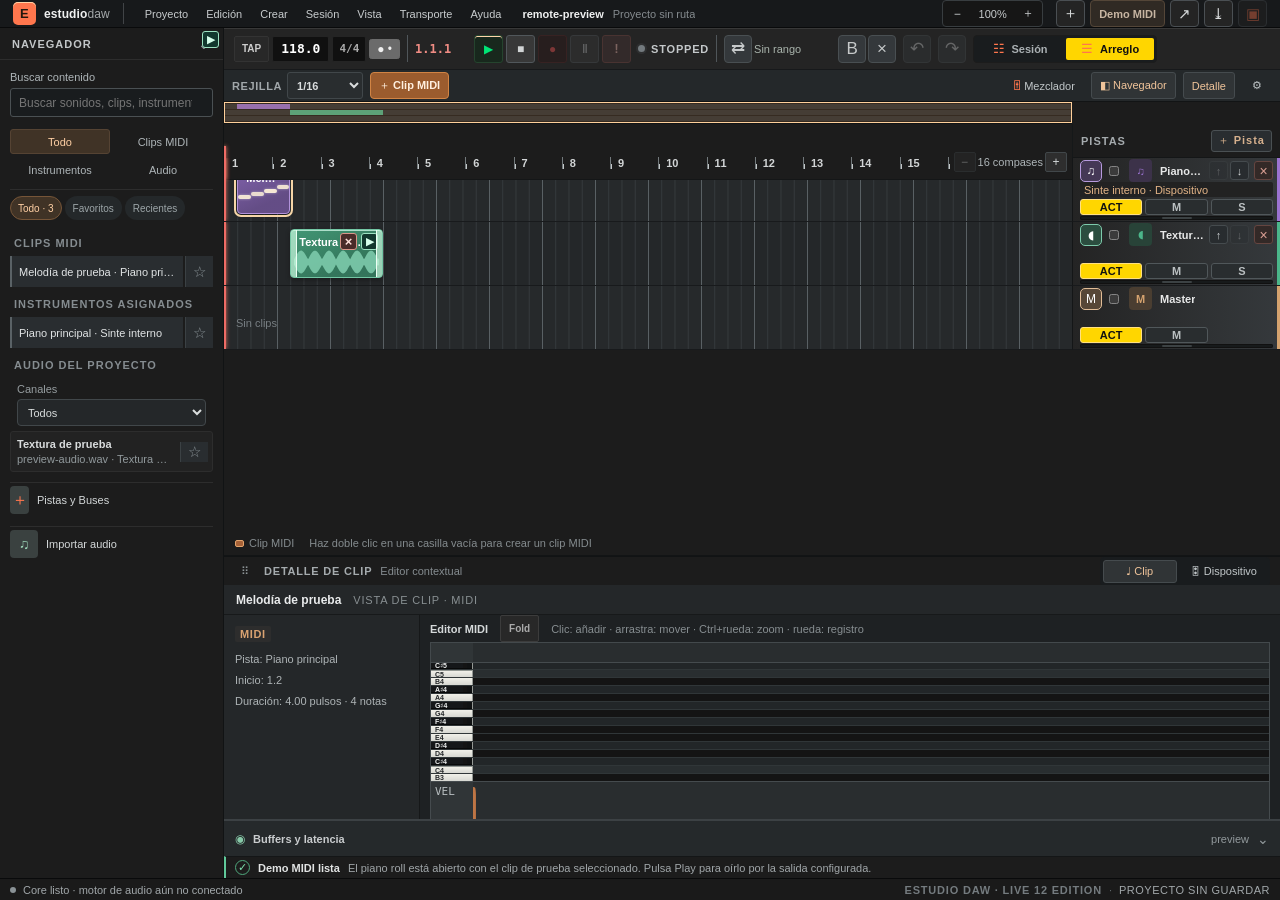
==== commit ffa0422a: "fix(ui): correct browser-create summary icon and label structure" ====
--- a/crates/ui-shell/frontend/preview.html
+++ b/crates/ui-shell/frontend/preview.html
@@ -72,7 +72,7 @@
             <div id="browser-media-list" class="browser-media-list" aria-live="polite"></div>
           </section>
           <details class="browser-create">
-            <summary><span>＋ Pistas y Buses</span></summary>
+            <summary><span class="action-glyph">＋</span><span>Pistas y Buses</span></summary>
             <div class="browser-create-actions">
               <button id="add-midi-track" class="browser-create-action" title="Añadir pista MIDI (Ctrl+Mayús+T)" disabled>
                 <span class="browser-create-icon midi">♫</span>
--- a/crates/ui-shell/frontend/styles.css
+++ b/crates/ui-shell/frontend/styles.css
@@ -1,1274 +1,719 @@
-/* ==========================================================================
-   ESTUDIO DAW — ABLETON LIVE SUITE 12 DARK THEME & WORKFLOW
-   ========================================================================== */
-
 :root {
   color-scheme: dark;
-  font-family: -apple-system, BlinkMacSystemFont, "Segoe UI", Roboto, Helvetica, Arial, sans-serif;
+  font-family: -apple-system, BlinkMacSystemFont, "Segoe UI", Roboto, "Helvetica Neue", Arial, sans-serif;
   font-synthesis: none;
   text-rendering: optimizeLegibility;
-
-  /* --- Ableton Live 12 Core Palette --- */
-  --live-bg-base: #141414;
-  --live-bg-surface: #242424;
-  --live-bg-panel: #2b2b2b;
-  --live-bg-raised: #383838;
-  --live-bg-inset: #1a1a1a;
-  --live-bg-slot: #222222;
-  --live-bg-slot-hover: #2e2e2e;
-  --live-border-dark: #121212;
-  --live-border-subtle: #333333;
-  --live-border-highlight: #484848;
-
-  --live-text-primary: #f0f0f0;
-  --live-text-secondary: #9e9e9e;
-  --live-text-dim: #666666;
-
-  /* --- Ableton Signature Accents --- */
-  --live-play-green: #00e676;
-  --live-rec-red: #ff3333;
-  --live-arm-red: #ff3333;
-  --live-solo-blue: #2979ff;
-  --live-active-yellow: #ffd600;
-  --live-loop-amber: #ff9100;
-  --live-accent-orange: #ff764d;
-  --live-lcd-bg: #101010;
-  --live-lcd-border: #222222;
-  --live-lcd-text: #e8e8e8;
-  --live-meter-green: #00e676;
-  --live-meter-yellow: #ffd600;
-  --live-meter-red: #ff3333;
-
-  /* Legacy variable aliases for full backend/DOM compatibility */
-  --bg: var(--live-bg-base);
-  --chrome: var(--live-bg-surface);
-  --panel: var(--live-bg-panel);
-  --panel-raised: var(--live-bg-raised);
-  --panel-inset: var(--live-bg-inset);
-  --border: var(--live-border-dark);
-  --line: var(--live-border-subtle);
-  --text: var(--live-text-primary);
-  --muted: var(--live-text-secondary);
-  --accent: var(--live-accent-orange);
-  --mint: var(--live-play-green);
-
-  color: var(--live-text-primary);
-  background: var(--live-bg-base);
+  --bg: #141414;
+  --chrome: #1a1a1a;
+  --panel: #242424;
+  --panel-raised: #303030;
+  --panel-inset: #181818;
+  --border: #101010;
+  --line: #2a2a2a;
+  --text: #f0f0f0;
+  --muted: #888888;
+  --accent: #ff764d;
+  --mint: #00e676;
+  --live-green: #00e676;
+  --live-yellow: #ffd600;
+  --live-red: #ff3333;
+  --live-blue: #2979ff;
+  color: var(--text);
+  background: var(--bg);
 }
 
 * { box-sizing: border-box; }
-html, body { width: 100%; height: 100%; margin: 0; overflow: hidden; background: var(--live-bg-base); font-size: 11px; user-select: none; }
+html, body { width: 100%; height: 100%; margin: 0; overflow: hidden; }
+body { min-width: 760px; min-height: 520px; background: var(--bg); font-size: 12px; }
 button, select, input { font: inherit; }
-button { color: inherit; border: 0; background: transparent; cursor: pointer; padding: 0; }
-button:focus-visible, select:focus-visible, input:focus-visible, a:focus-visible { outline: 1px solid var(--live-accent-orange); outline-offset: 1px; }
-button:disabled { opacity: 0.35; cursor: not-allowed !important; }
-
-/* ==========================================================================
-   1. APP HEADER & GLOBAL COMMAND BAR
-   ========================================================================== */
-.appbar {
-  height: 26px;
-  display: flex;
-  align-items: center;
-  gap: 8px;
-  padding: 0 8px;
-  background: #181818;
-  border-bottom: 1px solid var(--live-border-dark);
+button { color: inherit; }
+button:focus-visible, select:focus-visible, input:focus-visible, a:focus-visible { outline: 2px solid var(--accent); outline-offset: 2px; }
+button:disabled { opacity: .4; cursor: not-allowed !important; }
+
+.appbar { height: 28px; min-width: 0; display: flex; align-items: center; gap: 13px; padding: 0 13px; background: #17191b; border-bottom: 1px solid #090a0b; box-shadow: none; }
+.brand { height: 100%; display: flex; align-items: center; gap: 8px; color: #f0f1f1; text-decoration: none; font-size: 12px; font-weight: 760; letter-spacing: .1px; flex: none; }
+.brand-mark { width: 23px; height: 23px; display: grid; place-items: center; border-radius: 5px; color: #21170d; background: var(--accent); box-shadow: 0 1px #ffd2a5 inset; font-size: 13px; font-weight: 900; }
+.brand-light { color: #a5a9ab; font-weight: 450; }
+.appbar-divider { height: 21px; border-left: 1px solid #414447; }
+.project-identity { min-width: 0; display: flex; align-items: baseline; gap: 9px; flex: 1; }
+.project-identity strong { max-width: 260px; overflow: hidden; text-overflow: ellipsis; white-space: nowrap; color: #f0f1f1; font-size: 11px; font-weight: 650; }
+.project-identity > span { max-width: 350px; overflow: hidden; text-overflow: ellipsis; white-space: nowrap; color: #858b8f; font-size: 11px; }
+.application-menu { display: flex; align-items: center; gap: 2px; flex: none; }
+.application-menu-group { position: relative; }
+.application-menu-toggle { height: 27px; padding: 0 7px; border: 1px solid transparent; border-radius: 3px; background: transparent; color: #c8ccce; font: 500 11px sans-serif; cursor: pointer; }
+.application-menu-toggle:hover, .application-menu-group.is-open .application-menu-toggle { border-color: #454a4d; background: #2e2e2e; color: #fff; }
+.application-menu-popup { position: absolute; z-index: 40; top: calc(100% + 5px); left: 0; display: none; min-width: 205px; padding: 4px; border: 1px solid #555b5e; border-radius: 4px; background: #292d30; box-shadow: 0 8px 22px #000a; }
+.application-menu-group.is-open .application-menu-popup { display: grid; }
+.application-menu-item, .context-menu-item { display: flex; align-items: center; justify-content: space-between; gap: 20px; min-height: 29px; padding: 0 8px; border: 0; border-radius: 3px; background: transparent; color: #e3e6e7; text-align: left; font: 11px sans-serif; cursor: pointer; }
+.application-menu-item:hover:not(:disabled), .context-menu-item:hover { background: #454b4e; color: #fff; }
+.application-menu-item:disabled { color: #777d80; cursor: default; }
+.application-menu-item kbd { color: #a4aaad; font: 11px ui-monospace, monospace; }
+.action-context-menu { position: fixed; z-index: 80; min-width: 190px; display: grid; padding: 4px; border: 1px solid #62696c; border-radius: 4px; background: #292d30; box-shadow: 0 8px 22px #000b; }
+.action-context-menu[hidden] { display: none; }
+.context-menu-item { justify-content: flex-start; }
+.application-menu button:focus-visible, .action-context-menu button:focus-visible { outline: 2px solid var(--accent); outline-offset: 1px; }
+.ui-zoom-controls { display: flex; align-items: center; gap: 2px; padding: 2px; border: 1px solid #383d40; border-radius: 4px; background: #161616; }
+.ui-zoom-controls button { min-width: 24px; height: 21px; border: 0; border-radius: 3px; padding: 0 4px; background: transparent; color: #c7cbcd; font-size: 12px; cursor: pointer; }
+.ui-zoom-controls button:hover:not(:disabled) { background: #3b4043; color: #fff; }
+.ui-zoom-controls button:disabled { opacity: .38; cursor: default; }
+#zoom-reset { min-width: 43px; font-size: 11px; font-variant-numeric: tabular-nums; }
+.project-actions { display: flex; align-items: center; gap: 5px; }
+.icon-button, .button { min-width: 29px; height: 27px; padding: 0 8px; display: inline-flex; align-items: center; justify-content: center; gap: 6px; border: 1px solid #4a4f53; border-radius: 4px; background: #242424; color: #d6d9da; font-size: 11px; cursor: pointer; transition: background .12s, border-color .12s, color .12s; }
+.icon-button { width: 29px; padding: 0; font-size: 15px; }
+.icon-save { color: var(--accent); }
+.button:hover:not(:disabled), .icon-button:hover:not(:disabled) { background: #44494d; border-color: #676e73; }
+.button-demo { color: #c7b5a2; border-color: #544638; background: #302a24; font-size: 11px; font-weight: 550; }
+.button-demo:hover:not(:disabled) { background: #423629; color: #ffe0bf; }
+
+.workstation { height: calc(100% - 50px); min-height: 449px; display: grid; grid-template-columns: 280px minmax(0, 1fr); }
+.workstation > .editor { grid-column: 2; }
+.browser { min-width: 0; position: relative; display: flex; flex-direction: column; padding: 0; overflow-x: hidden; overflow-y: auto; background: #1c1c1c; border-right: 1px solid #111314; box-shadow: none; }
+.browser-title { height: 32px; flex: none; display: flex; align-items: center; justify-content: space-between; padding: 0 12px; border-bottom: 1px solid #2d2d2d; color: #c2c6c8; font-size: 11px; font-weight: 750; letter-spacing: 1px; }
+.browser-chevron { color: #92989b; font-size: 14px; }
+.browser-section-label { padding: 15px 4px 7px; color: #858c90; font-size: 11px; font-weight: 750; letter-spacing: 1px; }
+.browser-section-spaced { padding-top: 22px; }
+.browser-media-tools[hidden] { display: none; }
+.browser-media-list { display: flex; flex: none; flex-direction: column; align-content: start; gap: 4px; max-height: 190px; overflow: auto; margin: 4px 0 10px; }
+.browser-media-empty { padding: 6px 2px; color: #848b8e; font-size: 11px; line-height: 1.4; }
+.browser-media-item { display: flex; align-items: center; gap: 5px; min-width: 0; padding: 4px; border: 1px solid #2d2d2d; border-radius: 3px; background: #222222; }
+.browser-media-select { display: flex; flex: 1; min-width: 0; flex-direction: column; align-items: flex-start; gap: 3px; padding: 2px; border: 0; background: transparent; color: #d9dcdd; text-align: left; cursor: pointer; }
+.browser-media-select > strong { max-width: 100%; overflow: hidden; font-size: 11px; text-overflow: ellipsis; white-space: nowrap; }
+.browser-media-select > small { max-width: 100%; overflow: hidden; color: #91999c; font-size: 11px; text-overflow: ellipsis; white-space: nowrap; }
+.browser-media-select:focus-visible, .browser-media-item .audio-preview-button:focus-visible { outline: 1px solid #e7924a; outline-offset: 1px; }
+.browser-action { width: 100%; min-height: 46px; display: flex; align-items: center; gap: 8px; padding: 5px 6px; border: 0; border-radius: 4px; background: transparent; text-align: left; cursor: pointer; }
+.browser-action:hover { background: #35393c; }
+.browser-action:disabled { opacity: .42; cursor: not-allowed; }
+.media-import-field { display: grid; gap: 4px; margin: 5px 7px; color: #969da0; font-size: 11px; }
+.media-import-field select, .media-import-field input { width: 100%; min-height: 27px; padding: 4px 6px; border: 1px solid #41474a; border-radius: 4px; background: #242729; color: #d9dddd; font: inherit; }
+.media-import-field select:disabled, .media-import-field input:disabled { opacity: .45; }
+.audio-import-selected { margin: 5px 7px; overflow: hidden; color: #c3cbcd; font-size: 11px; line-height: 1.5; overflow-wrap: anywhere; }
+.audio-import-actions { display: flex; gap: 5px; margin: 3px 7px 8px; }
+.audio-import-actions button { min-height: 27px; flex: 1; border: 1px solid #46504c; border-radius: 4px; background: #303936; color: #d8e9df; font: inherit; font-size: 11px; cursor: pointer; }
+.audio-import-actions button:disabled { opacity: .4; cursor: not-allowed; }
+.action-glyph { width: 28px; height: 28px; flex: none; display: grid; place-items: center; border-radius: 4px; background: #3a4140; color: #9ed6b8; font-size: 14px; }
+.action-orange { background: #4d3928; color: #ffb66e; }
+.browser-action > span:nth-child(2) { min-width: 0; display: flex; flex-direction: column; gap: 3px; flex: 1; }
+.browser-action strong { color: #dadcdd; font-size: 11px; font-weight: 620; }
+.browser-action small { color: #8e9498; font-size: 11px; }
+.action-arrow { color: #7d8488; font-size: 17px; }
+
+.editor { --mixer-row-height: 0px; --detail-row-height: minmax(180px,28vh); min-width: 0; min-height: 0; display: grid; grid-template-columns: minmax(0,1fr); grid-template-rows: 42px 32px minmax(220px,1fr) var(--mixer-row-height) var(--detail-row-height) auto; gap: 0; background: var(--bg); }
+.editor > .transport-bar { grid-row: 1; }
+.editor > .surface-toolbar { grid-row: 2; }
+.editor > .arrangement { grid-row: 3; }
+.editor > #mixer-view { grid-row: 4; }
+.editor > .lower-panel { grid-row: 5; }
+.editor > .status-message { grid-row: 6; }
+.editor.mixer-panel-open { --mixer-row-height: clamp(120px,16vh,160px); }
+.editor.clip-detail-hidden { --detail-row-height: 0px; }
+.editor.has-midi-editor:not(.clip-detail-hidden) { --detail-row-height: minmax(210px,var(--detail-height,300px)); }
+.editor.has-midi-editor.mixer-panel-open:not(.clip-detail-hidden) { --detail-row-height: minmax(210px,var(--detail-height,300px)); }
+.transport-bar { min-width: 0; display: flex; align-items: center; gap: 9px; overflow: visible; padding: 0 10px; white-space: nowrap; background: #242424; border-bottom: 1px solid #17191b; box-shadow: inset 0 1px #383838; }
+.transport-controls { height: 32px; display: flex; align-items: center; gap: 3px; }
+.transport-button { width: 29px; height: 28px; display: grid; place-items: center; border: 1px solid #51575b; border-radius: 3px; background: #383838; color: #d1d4d5; font-size: 12px; cursor: pointer; }
+.loop-range-readout { min-width: 82px; color: #a9b4ac; font-size: 11px; font-variant-numeric: tabular-nums; white-space: nowrap; }
+.loop-range-controls { display: inline-flex; align-items: center; gap: 2px; }
+.transport-button:hover:not(:disabled) { background: #52585c; }
+.transport-play { color: #28190d; border-color: #ffae68; background: var(--accent); box-shadow: 0 1px #ffd3aa inset; }
+.transport-play:hover:not(:disabled) { background: #ffb36f; }
+.transport-record { color: #ffc1b9; border-color: #814a45; background: #4a3433; }
+.transport-record.is-selected { color: #fff; border-color: #f25b50; background: #c73f36; box-shadow: 0 0 7px #f25b5080; }
+.transport-panic { color: #ffc1b9; border-color: #814a45; background: #4a3433; font-weight: 800; }
+.transport-metronome.is-selected { color: #24190d; border-color: #ffae68; background: var(--accent); }
+.transport-separator { height: 27px; border-left: 1px solid #50565a; }
+.transport-readout { display: flex; align-items: baseline; gap: 5px; }
+.eyebrow { color: #93999d; font-size: 11px; font-weight: 750; letter-spacing: 1px; }
+.transport-readout strong { color: #f1f1f1; font-size: 16px; font-weight: 650; font-variant-numeric: tabular-nums; }
+.unit { color: #969c9f; font-size: 11px; }
+.transport-state { display: flex; align-items: center; gap: 6px; color: #c4c8ca; font-size: 11px; font-weight: 700; letter-spacing: .8px; }
+.state-led { width: 7px; height: 7px; border-radius: 50%; background: #737a7e; box-shadow: 0 0 0 2px #555b5e33; }
+.transport-bar[data-state="playing"] .state-led { background: var(--mint); box-shadow: 0 0 7px #83d6af99; }
+.transport-bar[data-state="paused"] .state-led { background: var(--accent); box-shadow: 0 0 7px #ff9b4599; }
+.transport-spacer { flex: 1; }
+.history-button { width: 27px; height: 27px; border: 1px solid #494f52; border-radius: 4px; background: #34383b; color: #c6c9ca; font-size: 17px; line-height: 1; cursor: pointer; }
+.history-button:hover:not(:disabled) { background: #474c50; }
+.revision { color: #92999c; font-size: 11px; font-variant-numeric: tabular-nums; white-space: nowrap; }
+.editor-heading { min-width: 0; display: flex; align-items: center; gap: 7px; padding: 0 8px; background: #25282a; border-bottom: 1px solid #121415; }
+#return-to-arrangement[hidden] { display: none; }
+.view-tabs { height: 100%; display: flex; align-items: stretch; gap: 2px; }
+.view-tab { position: relative; min-width: 84px; display: flex; align-items: center; justify-content: center; gap: 7px; padding: 0 10px; border: 0; border-bottom: 2px solid transparent; background: transparent; color: #aab0b3; font-size: 11px; font-weight: 600; cursor: pointer; }
+.view-tab:hover { background: #303436; color: #eceeee; }
+.view-tab.is-selected::after { position: absolute; right: 7px; bottom: 0; left: 7px; height: 2px; content: ""; background: var(--accent); }
+.view-tab-secondary { margin-left: 10px; padding-left: 14px; border-left: 1px solid #414649; }
+.workspace-toolbar-spacer { flex: 1; }
+.workspace-view-toggle { min-height: 24px; padding: 2px 8px; border: 1px solid transparent; border-radius: 3px; background: transparent; color: #aeb4b7; font-size: 11px; cursor: pointer; }
+.workspace-view-toggle:hover, .workspace-view-toggle[aria-pressed="true"] { border-color: #454b4e; background: #303436; color: #f0c49a; }
+.workspace-settings-toggle { width: 27px; padding: 0; font-size: 12px; }
+.mixer-panel-toggle { margin-left: 8px; }
+.grid-snap-select { margin-left: 0; }
+.tab-icon { color: var(--accent); font-size: 13px; }
+.view-tab-muted { color: #858c90; }
+.view-tab-muted .tab-icon { color: #777e82; }
+.view-tab small { padding: 2px 4px; border: 1px solid #454b4e; border-radius: 3px; color: #7d8488; font-size: 11px; letter-spacing: .4px; }
+.session-indicators { display: flex; align-items: center; gap: 14px; color: #899094; font-size: 11px; }
+.session-indicators span { display: flex; align-items: center; gap: 5px; }
+.indicator-dot { width: 6px; height: 6px; border-radius: 2px; }
+.midi-dot { background: #f0a45f; }
+.audio-dot { background: #75c9a4; }
+
+.arrangement { position: relative; min-width: 0; min-height: 0; display: flex; flex-direction: column; background: #161616; border-bottom: 1px solid #121415; }
+.arrangement-scroll { min-height: 0; overflow: auto; flex: 1; scrollbar-color: #555b5e #161616; scrollbar-width: thin; }
+.arrangement-grid { min-width: 854px; min-height: 100%; display: grid; grid-template-columns: minmax(620px, 1fr) 220px; grid-template-rows: 24px 34px auto; align-content: start; }
+.arrangement-overview { position: sticky; top: 0; z-index: 7; grid-column: 1; grid-row: 1; display: flex; flex-direction: column; justify-content: center; gap: 1px; min-width: 0; height: 24px; overflow: hidden; padding: 2px 0; border-bottom: 1px solid #111415; background: #181818; cursor: crosshair; touch-action: none; }
+.overview-track { position: relative; flex: 1 1 2px; min-height: 1px; overflow: hidden; background: #292d2f; }
+.overview-clip { position: absolute; top: 0; bottom: 0; min-width: 2px; background: var(--track-color, #58a6b8); opacity: .85; }
+.overview-window { position: absolute; top: 0; bottom: 0; z-index: 2; min-width: 4px; padding: 0; border: 1px solid #ffd09b; background: #f4a25d22; box-shadow: 0 0 3px #0009; cursor: grab; touch-action: none; }
+.overview-window:active { cursor: grabbing; }
+.track-column-heading, .timeline-ruler { position: sticky; top: 24px; z-index: 5; height: 34px; display: flex; align-items: center; background: #1c1c1c; border-bottom: 1px solid #141617; }
+.track-column-heading { grid-column: 2; grid-row: 2; right: 0; z-index: 8; justify-content: space-between; padding: 0 8px; border-left: 1px solid #151819; color: #a5abae; font-size: 11px; font-weight: 750; letter-spacing: 1px; }
+.track-column-heading span:last-child { color: #82898d; font-size: 11px; }
+.arrangement-create-menu { position: relative; flex: none; }
+.arrangement-create-menu > summary { min-height: 22px; display: flex; align-items: center; padding: 0 6px; border: 1px solid #4a5053; border-radius: 3px; background: #292d30; color: #d6b08d; font-size: 11px; font-weight: 600; cursor: pointer; list-style: none; }
+.arrangement-create-menu > summary::-webkit-details-marker { display: none; }
+.arrangement-create-menu[open] > summary, .arrangement-create-menu > summary:hover { border-color: #a87549; background: #3a3027; color: #ffd2a8; }
+.arrangement-create-menu-items { position: absolute; z-index: 30; top: calc(100% + 3px); right: 0; min-width: 150px; display: grid; gap: 2px; padding: 4px; border: 1px solid #555d60; border-radius: 3px; background: #292d30; box-shadow: 0 5px 14px #0009; }
+.arrangement-create-menu-items button { min-height: 26px; padding: 3px 7px; border: 0; border-radius: 2px; background: transparent; color: #dfe2e3; font-size: 11px; text-align: left; cursor: pointer; }
+.arrangement-create-menu-items button:hover:not(:disabled), .arrangement-create-menu-items button:focus-visible { background: #41484b; color: #fff; }
+.arrangement-create-menu-items button:disabled { opacity: .42; cursor: not-allowed; }
+.track-create-actions { display: flex; gap: 3px; }
+.track-create-actions button { border: 1px solid #454a4d; border-radius: 3px; background: #292d30; color: #c8cdcf; font: 700 11px sans-serif; padding: 3px 5px; cursor: pointer; }
+.track-create-actions button:hover { background: #3a4043; color: #fff; }
+.timeline-ruler { position: relative; overflow: visible; grid-column: 1; grid-row: 2; display: grid; grid-template-columns: repeat(var(--visible-bars, 16), minmax(42px, 1fr)); min-width: calc(var(--visible-bars, 16) * 42px); padding-right: 76px; }
+.bar-tick { position: relative; display: flex; align-items: center; padding: 0 0 0 7px; border-left: 1px solid #737a7d; color: #d2d5d6; font-size: 11px; font-weight: 600; font-variant-numeric: tabular-nums; }
+.timeline-ruler-controls { position: absolute; top: 3px; right: 2px; z-index: 12; display: flex; align-items: center; gap: 2px; height: 26px; padding: 0 3px; background: #1c1c1c; }
+.timeline-ruler-controls button { width: 22px; height: 20px; padding: 0; border: 1px solid #41474a; border-radius: 2px; background: #2e2e2e; color: #d2d6d7; font-size: 12px; cursor: pointer; }
+.timeline-ruler-controls span { min-width: 32px; color: #aeb5b8; font-size: 11px; text-align: center; font-variant-numeric: tabular-nums; }
+.bar-tick::after { position: absolute; bottom: 0; left: 0; width: 1px; height: 5px; content: ""; background: #c2c6c8; }
+.edit-cursor { position: absolute; z-index: 8; top: 0; bottom: 0; width: 1px; background: #ffcf78; box-shadow: 0 0 3px #ffcf78; pointer-events: none; }
+.playhead { position: absolute; z-index: 9; top: 0; bottom: 0; width: 2px; background: #ef6b65; box-shadow: 0 0 4px #ef6b65; pointer-events: none; }
+.timeline-ruler .edit-cursor { z-index: 10; background: #ffd487; }
+.timeline-ruler .playhead { z-index: 11; }
+.transport-position { min-width: 42px; color: #f08c84; font: 700 11px ui-monospace, monospace; font-variant-numeric: tabular-nums; }
+.edit-cursor-position { margin: 0 7px 5px; color: #d7bf91; font-size: 11px; font-variant-numeric: tabular-nums; }
+.arrangement-track-list, .arrangement-lanes { display: grid; grid-auto-rows: 72px; align-content: start; }
+.arrangement-track-list { grid-column: 2; grid-row: 3; }
+.arrangement-lanes { grid-column: 1; grid-row: 3; }
+.track-row { position: sticky; right: 0; left: auto; z-index: 2; display: grid; grid-template-columns: minmax(0,1fr); grid-template-rows: 22px 16px 18px 4px; align-content: center; gap: 0; padding: 2px 7px; overflow: hidden; background: linear-gradient(90deg, #242424, #35393c); border-left: 1px solid #141617; border-bottom: 1px solid #181a1c; box-shadow: inset -3px 0 var(--track-color, #58a6b8); }
+.track-height-grip { position: absolute; z-index: 5; right: 0; bottom: 0; left: 0; height: 7px; display: grid; place-items: center; border: 0; background: transparent; cursor: ns-resize; touch-action: none; }
+.track-height-grip::after { width: 30px; height: 2px; border-radius: 2px; background: #626a6d; content: ""; opacity: .5; }
+.track-height-grip:hover::after, .track-height-grip:focus-visible::after { width: 48px; background: #f0a15e; opacity: 1; }
+.track-height-grip:focus-visible { outline: 2px solid #ff9b45; outline-offset: -2px; }
+.track-row-heading { grid-row: 1; min-height: 22px; }
+.track-row > .track-meta { display: none; }
+.track-row > .track-instrument-trigger, .track-row > .track-instrument-control { grid-row: 2; align-self: center; min-width: 0; max-width: 100%; max-height: 16px; overflow: hidden; }
+.track-row > .track-meter { grid-row: 4; min-height: 0; height: 4px; }
+.track-row > .mixer-controls-compact { grid-row: 3; align-self: center; }
+.track-row .mixer-controls-compact .mixer-toggle { min-height: 16px; padding: 0 2px; }
+.track-instrument-trigger { min-height: 15px; width: 100%; padding: 1px 4px; overflow: hidden; border: 0; border-radius: 2px; background: #222222; color: #e3b487; font-size: 11px; text-align: left; text-overflow: ellipsis; white-space: nowrap; cursor: pointer; }
+.track-instrument-trigger:hover, .track-instrument-trigger:focus-visible { background: #3c342b; color: #ffd1a3; }
+.track-instrument-control.is-device-compact { display: flex; align-items: center; gap: 4px; padding: 0; border: 0; background: transparent; }
+.track-instrument-control.is-device-compact .device-name { flex: 1; }
+.track-instrument-control.is-device-compact .track-instrument-trigger { width: auto; flex: none; }
+.track-instrument-control.is-device-compact .mixer-toggle { min-height: 15px; padding: 0 4px; font-size: 11px; }
+.track-row-heading, .session-track-heading, .mixer-channel-heading { display: flex; align-items: center; gap: 6px; min-width: 0; }
+.track-row-heading .track-name { flex: 1; }
+.track-name { min-width: 0; display: flex; align-items: center; gap: 8px; color: #e7e8e8; font-size: 11px; font-weight: 650; }
+.track-name > span:last-child { min-width: 0; overflow: hidden; text-overflow: ellipsis; white-space: nowrap; }
+.track-identity-button { width: 22px; height: 22px; flex: 0 0 22px; padding: 0; border: 1px solid color-mix(in srgb, var(--track-color) 72%, white); border-radius: 5px; background: color-mix(in srgb, var(--track-color) 32%, #1c1c1c); color: #fff; font-size: 12px; cursor: pointer; }
+.track-identity-button:hover { filter: brightness(1.3); }
+.track-identity-dialog { width: min(390px, calc(100vw - 32px)); padding: 20px; border: 1px solid #555e62; border-radius: 8px; background: #292e31; color: #edf0f0; box-shadow: 0 16px 60px #000b; }
+.track-identity-dialog::backdrop { background: #090b0dcc; }
+.track-identity-dialog form { display: grid; gap: 14px; }
+.track-identity-dialog h2 { margin: 0; font-size: 15px; }
+.track-identity-dialog label { display: grid; gap: 6px; color: #b5bec1; font-size: 11px; }
+.track-identity-dialog input[type="color"] { width: 60px; height: 34px; padding: 2px; border: 1px solid #596165; border-radius: 4px; background: #1f2325; }
+.track-identity-dialog select, .track-identity-dialog textarea { width: 100%; padding: 8px; border: 1px solid #51595c; border-radius: 4px; background: #141414; color: #edf0f0; font: inherit; }
+.track-identity-dialog textarea { resize: vertical; }
+.track-identity-actions { display: flex; justify-content: end; gap: 8px; }
+.track-identity-actions button { padding: 7px 12px; border: 1px solid #555e62; border-radius: 4px; background: #373d40; color: #e3e7e8; cursor: pointer; }
+.shortcuts-dialog { width: min(430px, calc(100vw - 32px)); padding: 20px; border: 1px solid #555e62; border-radius: 8px; background: #292e31; color: #edf0f0; box-shadow: 0 16px 60px #000b; }
+.shortcuts-dialog::backdrop { background: #090b0dcc; }
+.shortcuts-dialog h2 { margin: 0; font-size: 15px; }
+.shortcuts-dialog p { margin: 8px 0 16px; color: #aeb7ba; font-size: 11px; line-height: 1.5; }
+.shortcuts-list { display: grid; gap: 4px; }
+.shortcut-row { display: grid; grid-template-columns: 116px minmax(0,1fr); align-items: center; gap: 10px; min-height: 28px; color: #dce1e2; font-size: 11px; }
+.shortcut-row kbd { justify-self: start; padding: 3px 6px; border: 1px solid #596165; border-radius: 3px; background: #141414; color: #ffd0a5; font: inherit; font-size: 10px; }
+.shortcuts-footer { display: flex; justify-content: end; margin-top: 18px; }
+.track-remove-button { width: 19px; height: 19px; flex: 0 0 19px; display: grid; place-items: center; border: 1px solid #654540; border-radius: 3px; padding: 0; background: #332927; color: #dca095; font-size: 14px; line-height: 1; cursor: pointer; }
+.track-remove-button:hover { border-color: #b9685d; background: #55302d; color: #ffe5df; }
+.track-order-controls { display: inline-flex; gap: 2px; margin-left: auto; }
+.track-order-button { width: 19px; height: 19px; padding: 0; border: 1px solid #454b4e; border-radius: 3px; background: #282c2f; color: #d4d8da; font: 11px sans-serif; cursor: pointer; }
+.track-order-button:hover:not(:disabled) { border-color: #bf8955; background: #40352b; color: #ffe1bb; }
+.track-order-button:disabled { opacity: .3; cursor: default; }
+.track-icon { width: 23px; height: 23px; flex: none; display: grid; place-items: center; border-radius: 4px; background: color-mix(in srgb, var(--track-color, #58a6b8) 25%, #1c1c1c); color: var(--track-color, #58a6b8); font-size: 11px; }
+.track-meta { padding-left: 31px; color: #979da0; font-size: 11px; letter-spacing: .5px; }
+.timeline-lane { position: relative; min-width: 0; overflow: hidden; border-bottom: 1px solid #181a1c; background-color: #26292b; background-image: linear-gradient(to right, #596064 1px, transparent 1px), linear-gradient(to right, #353a3d 1px, transparent 1px); background-size: var(--bar-width, 6.25%) 100%, calc(var(--bar-width, 6.25%) / 4) 100%; }
+.timeline-lane:nth-child(even) { background-color: #242729; }
+.timeline-lane::before { position: absolute; top: 0; bottom: 0; left: 0; width: 1px; content: ""; background: color-mix(in srgb, var(--track-color, #58a6b8) 55%, transparent); }
+.lane-empty-label { position: absolute; top: 31px; left: 12px; color: #777e82; font-size: 11px; }
+.midi-clip { position: absolute; top: 7px; height: calc(100% - 14px); min-width: 27px; overflow: hidden; padding: 6px 8px; border: 1px solid color-mix(in srgb, var(--track-color, #58a6b8) 78%, white); border-radius: 4px; background: linear-gradient(155deg, color-mix(in srgb, var(--track-color, #58a6b8) 78%, #242729), color-mix(in srgb, var(--track-color, #58a6b8) 60%, #111415) 72%); color: #fff; box-shadow: 0 1px color-mix(in srgb, var(--track-color, #58a6b8) 45%, white) inset, 0 2px 4px #1118; font-size: 11px; font-weight: 650; white-space: nowrap; text-overflow: ellipsis; }
+.midi-clip { cursor: grab; }
+.midi-clip.is-editing { cursor: grabbing; }
+.audio-clip { cursor: pointer; }
+.midi-clip.is-inspected, .audio-clip.is-inspected { outline: 2px solid #f5d5a7; outline-offset: 1px; }
+.audio-clip { position: absolute; top: 7px; height: calc(100% - 14px); min-width: 27px; overflow: hidden; padding: 6px 8px; border: 1px solid color-mix(in srgb, var(--track-color, #58a6b8) 78%, white); border-radius: 4px; background: linear-gradient(155deg, color-mix(in srgb, var(--track-color, #58a6b8) 78%, #242729), color-mix(in srgb, var(--track-color, #58a6b8) 60%, #111415) 72%); color: #fff; box-shadow: 0 1px color-mix(in srgb, var(--track-color, #58a6b8) 45%, white) inset, 0 2px 4px #1118; font-size: 11px; font-weight: 650; white-space: nowrap; text-overflow: ellipsis; }
+.audio-clip:not(.is-editing) { cursor: grab; }
+.audio-clip.is-editing { z-index: 5; cursor: grabbing; opacity: .86; }
+.audio-waveform { position: absolute; inset: 20px 3px 3px; overflow: hidden; opacity: .9; }
+.audio-waveform svg { width: 100%; height: 100%; display: block; }
+.audio-waveform polygon { fill: color-mix(in srgb, var(--track-color, #58a6b8) 72%, white); }
+.audio-preview-button { position: absolute; z-index: 3; top: 3px; right: 4px; width: 17px; height: 17px; padding: 0; border: 1px solid #9de3c2; border-radius: 3px; background: #12382e; color: #d6ffeb; font-size: 11px; cursor: pointer; }
+.audio-region-remove { position: absolute; z-index: 4; top: 3px; right: 25px; width: 17px; height: 17px; padding: 0; border: 1px solid #d89589; border-radius: 3px; background: #492b29; color: #ffe2dc; font: inherit; font-size: 13px; line-height: 14px; cursor: pointer; }
+.audio-region-handle { position: absolute; z-index: 4; top: 0; bottom: 0; width: 6px; padding: 0; border: 0; background: #d0ffe4aa; cursor: ew-resize; touch-action: none; }
+.audio-region-handle-left { left: 0; border-right: 1px solid #edfff4; }
+.audio-region-handle-right { right: 0; border-left: 1px solid #edfff4; }
+.audio-region-remove:hover, .audio-preview-button:hover:not(:disabled) { filter: brightness(1.2); }
+.audio-preview-button:hover:not(:disabled) { background: #286f5d; }
+.clip-label { position: relative; z-index: 2; }
+.clip-note-layer { position: absolute; inset: 0; pointer-events: none; }
+.clip-note { position: absolute; z-index: 1; height: 4px; min-width: 2px; border: 1px solid #fff2; border-radius: 2px; background: #fff1d8; box-shadow: 0 0 3px #fff7; }
+.empty-state { align-self: stretch; padding: 26px 12px; color: #9aa0a3; font-size: 11px; }
+.timeline-empty { min-height: 152px; display: flex; flex-direction: column; align-items: center; justify-content: center; gap: 10px; padding: 18px; border-bottom: 1px solid #181a1c; background: #26292b; color: #a0a7aa; text-align: center; }
+.timeline-empty-message { max-width: 320px; line-height: 1.5; }
+.timeline-empty-action { min-height: 29px; padding: 0 11px; }
+.arrangement-legend { min-height: 24px; display: flex; align-items: center; gap: 15px; padding: 0 11px; background: #1c1c1c; color: #848b8e; font-size: 11px; }
+.arrangement-legend span:first-child { display: flex; align-items: center; gap: 5px; }
+.legend-swatch { width: 9px; height: 7px; border: 1px solid #e2a36c; border-radius: 2px; background: #a76237; }
+.alternative-surface { min-height: 0; flex: 1; overflow: auto; background: #161616; }
+.mixer-surface { display: flex; flex-direction: column; }
+.alternative-surface[hidden], .arrangement-scroll[hidden], .arrangement-legend[hidden] { display: none; }
+.surface-heading { min-height: 34px; display: flex; align-items: center; gap: 12px; padding: 0 12px; border-bottom: 1px solid #141617; background: #1c1c1c; color: #a5abae; font-size: 11px; letter-spacing: .8px; }
+.surface-heading strong { color: #d4d7d8; font-size: 11px; }
+.surface-heading span { color: #898f92; font-size: 11px; letter-spacing: 0; }
+.grid-snap-select { display: flex; align-items: center; gap: 6px; margin-left: auto; color: #a1a7aa; font-size: 11px; font-weight: 750; letter-spacing: .6px; }
+.grid-snap-select select { min-width: 58px; height: 22px; border: 1px solid #41474a; border-radius: 3px; padding: 2px 5px; background: #292d2f; color: #d9dcdd; font-size: 11px; letter-spacing: 0; }
+.grid-snap-select select:focus-visible { outline: 1px solid #e7924a; outline-offset: 1px; }
+.surface-empty { padding: 24px 14px; color: #92999c; font-size: 11px; }
+.session-matrix { display: grid; grid-template-columns: 148px repeat(var(--session-track-columns, 1), minmax(150px, 1fr)); grid-auto-rows: minmax(58px, auto); gap: 1px; min-width: max-content; min-height: 100%; align-content: start; padding: 10px; background: #17191b; }
+.session-matrix-corner, .session-track-header, .session-scene-header, .session-cell { min-width: 0; display: flex; align-items: center; gap: 7px; padding: 8px; background: #242424; }
+.session-matrix-corner { position: sticky; left: 0; z-index: 3; color: #a1a7aa; font-size: 11px; font-weight: 750; letter-spacing: .7px; }
+.session-track-header { position: sticky; top: 0; z-index: 2; flex-wrap: wrap; border-top: 2px solid var(--track-color, #58a6b8); }
+.session-track-header > strong { min-width: 0; flex: 1; overflow: hidden; color: #e2e4e4; font-size: 11px; text-overflow: ellipsis; white-space: nowrap; }
+.session-track-header > small { flex-basis: 100%; color: var(--track-color, #58a6b8); font-size: 11px; font-weight: 750; letter-spacing: .7px; }
+.session-track-header .track-meter { flex-basis: 100%; }
+.session-scene-header { position: sticky; left: 0; z-index: 1; }
+.session-scene-header input { min-width: 0; width: 100%; border: 1px solid #4a5053; border-radius: 3px; padding: 5px; background: #25292b; color: #e0e2e2; font-size: 11px; }
+.session-remove-scene { width: 23px; height: 23px; min-width: 23px; }
+.session-order-button { width: 20px; height: 23px; min-width: 20px; padding: 0; font-size: 11px; }
+.session-cell { min-height: 58px; padding: 6px; flex-wrap: wrap; box-shadow: inset 2px 0 color-mix(in srgb, var(--track-color, #58a6b8) 62%, transparent); }
+.session-cell select { min-width: 0; width: 100%; border: 1px solid #4b5154; border-radius: 3px; padding: 6px; background: #24282a; color: #e2e4e4; font-size: 11px; }
+.session-launch { width: 25px; height: 25px; flex: 0 0 25px; border: 1px solid #4b5154; border-radius: 50%; background: #272a2c; color: #aeb4b6; cursor: pointer; }
+.session-launch.has-clip { border-color: #675039; color: #ffc187; }
+.session-launch.is-queued { border-color: #c7a35a; color: #ffe08a; background: #3a3424; }
+.session-launch.is-playing { border-color: #58a66a; color: #d7ffe0; background: #243a2a; }
+.session-launch:disabled { opacity: .7; cursor: not-allowed; }
+.session-empty-state { grid-column: 1 / -1; }
+.session-add-scene { margin-left: auto; min-height: 23px; height: 23px; padding: 2px 7px; font-size: 11px; }
+.mixer-channel-list { display: grid; grid-auto-flow: column; grid-auto-columns: minmax(190px, 220px); grid-template-rows: minmax(0, 1fr); gap: 1px; min-height: 0; flex: 1; overflow: auto; align-content: stretch; background: #151718; }
+.mixer-channel { min-height: 0; display: flex; flex-direction: column; gap: 9px; padding: 12px; border-bottom: 3px solid var(--track-color, #58a6b8); background: linear-gradient(180deg, #242424 0 42%, #292d30 100%); }
+.mixer-channel-heading > strong { min-width: 0; flex: 1; overflow: hidden; color: #e5e7e7; font-size: 11px; text-overflow: ellipsis; white-space: nowrap; }
+.mixer-role { color: var(--track-color, #58a6b8); font-size: 11px; font-weight: 750; letter-spacing: .8px; }
+.mixer-channel > small { min-height: 30px; color: #a1a7aa; font-size: 11px; line-height: 1.5; }
+.mixer-values { margin-top: auto; padding-top: 7px; border-top: 1px solid #484e51; color: #c3c7c9; font-size: 11px; font-variant-numeric: tabular-nums; }
+.mixer-controls { display: grid; grid-template-columns: repeat(3, 1fr); gap: 5px; }
+.mixer-channel .mixer-controls:not(.mixer-controls-compact) { flex: 1; grid-template-rows: auto minmax(140px, 1fr) auto; align-content: end; align-items: end; }
+.mixer-channel .mixer-controls:not(.mixer-controls-compact) .mixer-slider:first-of-type { grid-column: 1 / -1; align-items: center; }
+.mixer-channel .mixer-controls:not(.mixer-controls-compact) .mixer-slider:first-of-type input { width: 24px; height: min(34vh, 330px); writing-mode: vertical-lr; direction: rtl; }
+.mixer-channel .mixer-controls:not(.mixer-controls-compact) .mixer-slider:last-of-type { grid-column: 1 / -1; }
+.track-meter { display: block; width: 100%; height: 5px; overflow: hidden; border-radius: 4px; background: #171a1b; box-shadow: inset 0 0 0 1px #111; }
+.track-meter-fill { display: block; width: var(--meter-level, 0%); height: 100%; background: linear-gradient(90deg, #56b879 0 72%, #d4ba50 86%, #d96854 100%); transition: width 45ms linear; }
+.track-group-toolbar { display: flex; align-items: center; gap: 4px; margin-left: auto; }
+.track-group-toolbar input { width: 112px; min-width: 0; height: 22px; border: 1px solid #4a5053; border-radius: 3px; padding: 2px 5px; background: #25292b; color: #d8dcdd; font-size: 11px; }
+.track-group-toolbar button { height: 22px; border: 1px solid #4a5053; border-radius: 3px; padding: 2px 6px; background: #303537; color: #c1c6c8; font-size: 11px; }
+.track-group-toolbar button:disabled { opacity: .4; }
+.track-group-selection-count { color: #9ba2a5; font-size: 11px; white-space: nowrap; }
+.track-select { display: inline-flex; align-items: center; justify-content: center; width: 14px; height: 14px; flex: 0 0 14px; cursor: pointer; }
+.track-select input { width: 10px; height: 10px; margin: 0; accent-color: #d89b63; }
+.is-track-selected { outline: 1px solid #d89b63; outline-offset: -1px; }
+.mixer-toggle { min-height: 23px; border: 1px solid #50575a; border-radius: 3px; background: #292d2f; color: #bbc0c2; font-size: 11px; font-weight: 700; cursor: pointer; }
+.mixer-toggle.is-selected { border-color: #c38a55; background: #51402f; color: #ffd4aa; }
+.mixer-slider { display: flex; flex-direction: column; gap: 3px; color: #aeb4b6; font-size: 11px; }
+.mixer-slider input { width: 100%; height: 12px; margin: 0; accent-color: #d89b63; }
+.mixer-output-select { display: flex; flex-direction: column; gap: 3px; color: #aeb4b6; font-size: 11px; }
+.mixer-output-select select { width: 100%; min-width: 0; border: 1px solid #50575a; border-radius: 3px; padding: 3px 4px; background: #25292b; color: #d4d8da; font-size: 11px; }
+.track-instrument-control { display: grid; grid-template-columns: minmax(0, 1fr) auto; gap: 5px; min-width: 0; color: #c8cecf; font-size: 11px; }
+.track-instrument-control summary { grid-column: 1 / -1; cursor: pointer; color: #f0a05b; font-weight: 700; }
+.track-instrument-control input, .track-instrument-control select { min-width: 0; width: 100%; border: 1px solid #50575a; border-radius: 3px; padding: 4px 5px; background: #25292b; color: #d4d8da; font-size: 11px; }
+.track-instrument-control button { border: 1px solid #596164; border-radius: 3px; padding: 4px 6px; background: #353a3d; color: #e0e3e4; font-size: 11px; cursor: pointer; }
+.track-instrument-control button:disabled { opacity: .45; cursor: default; }
+.track-instrument-control small { grid-column: 1 / -1; color: #9ca4a7; line-height: 1.4; }
+.track-instrument-control[open] { padding: 6px; border: 1px solid #474e50; border-left: 2px solid #e88a43; border-radius: 3px; background: #24282a; }
+.track-instrument-control.is-device { display: grid; grid-template-columns: minmax(0, 1fr) auto auto; align-items: center; gap: 4px; padding: 4px 5px; border: 1px solid #3e4447; border-left: 3px solid var(--track-color, #e88a43); border-radius: 3px; background: #1f2325; }
+.track-instrument-control.is-device .device-name { min-width: 0; overflow: hidden; color: #f3d2ae; font-size: 11px; font-weight: 700; letter-spacing: .2px; text-overflow: ellipsis; white-space: nowrap; }
+.track-instrument-control.is-device .mixer-toggle { min-height: 20px; padding: 1px 7px; }
+.track-instrument-control.is-device small { grid-column: 1 / -1; }
+.mixer-controls-compact { grid-template-columns: repeat(3, minmax(0, 1fr)); gap: 3px; }
+.mixer-controls-compact .mixer-toggle { grid-column: auto; min-height: 19px; padding: 1px 2px; font-size: 11px; }
+.mixer-controls-compact .mixer-slider { display: none; }
+
+.lower-panel { width: 100%; height: 100%; min-width: 0; min-height: 0; display: grid; grid-template-rows: 28px minmax(0,1fr) auto; overflow: hidden; background: #25292b; border-top: 1px solid #111314; }
+.lower-panel-title { grid-row: 1; min-width: 0; height: 28px; display: flex; align-items: center; flex: none; gap: 8px; padding: 0 10px; background: #1c1c1c; color: #a5abae; font-size: 11px; letter-spacing: .8px; }
+.lower-panel > #clip-inspector, .lower-panel > #device-inspector { grid-row: 2; min-width: 0; min-height: 0; }
+.lower-panel > #audio-settings { grid-row: 3; min-width: 0; width: 100%; }
+.lower-panel-subtitle { flex: 1; color: #858c90; font-size: 11px; font-weight: 450; letter-spacing: 0; }
+.clip-inspector[hidden] { display: none; }
+.workstation.browser-collapsed { grid-template-columns: 0 minmax(0, 1fr); }
+.workstation.browser-collapsed .browser { display: none; }
+.editor.has-midi-editor .clip-inspector { min-height: 0; flex: 1; overflow: hidden; display: flex; flex-direction: column; align-content: initial; padding: 0; gap: 0; }
+.editor.has-midi-editor .clip-inspector[hidden] { display: none; }
+.lower-panel-title { height: 28px; }
+.panel-grip { width: 22px; height: 20px; display: grid; place-items: center; padding: 0; border: 0; border-radius: 3px; background: transparent; color: #8d9497; font-size: 11px; cursor: ns-resize; }
+.panel-grip:hover { background: #3b4043; color: #e0e3e4; }
+.panel-grip:focus-visible { outline: 2px solid var(--accent); outline-offset: 1px; }
+.clip-inspector { min-height: 38px; display: flex; flex-direction: column; align-items: stretch; gap: 0; padding: 0; border-bottom: 1px solid #3c4144; color: #aeb4b6; font-size: 11px; }
+.clip-inspector > strong { color: #f0f2f2; font-size: 11px; }
+.clip-view-title { flex: 0 0 27px; display: flex; align-items: center; gap: 12px; padding: 0 12px; background: #242729; border-bottom: 1px solid #17191a; color: #e9ebec; }
+.clip-view-title strong { font-size: 11px; }
+.clip-view-title span { color: #888f92; font-size: 11px; letter-spacing: .8px; }
+.clip-view-body { min-width: 0; min-height: 0; flex: 1 1 0; display: grid; grid-template-columns: 196px minmax(0, 1fr); grid-template-rows: minmax(0, 1fr); overflow: hidden; }
+.clip-view-body.audio { display: block; overflow: auto; background: #242729; }
+.clip-view-body.audio .clip-properties { min-height: 100%; flex-direction: row; flex-wrap: wrap; align-items: center; gap: 8px 18px; border: 0; background: transparent; }
+.clip-view-body.audio .clip-properties .clip-inspector-field input { width: 100px; }
+.clip-properties { display: flex; flex-direction: column; align-content: flex-start; align-items: flex-start; gap: 9px; padding: 11px; overflow: auto; background: #242729; border-right: 1px solid #161819; }
+.clip-properties .clip-inspector-type { margin-bottom: 2px; }
+.clip-properties .clip-inspector-source { white-space: normal; overflow-wrap: anywhere; }
+.clip-properties .clip-inspector-field { flex-wrap: wrap; gap: 4px; }
+.clip-properties .clip-inspector-field input { width: 160px; max-width: 100%; }
+.clip-inspector-type { padding: 2px 5px; border-radius: 2px; background: #2d2d2d; color: #d9a271; font-size: 11px; font-weight: 750; letter-spacing: .6px; }
+.clip-inspector-source { max-width: 260px; overflow: hidden; text-overflow: ellipsis; white-space: nowrap; }
+.clip-inspector-field { display: inline-flex; align-items: center; gap: 5px; color: #9da4a7; font-size: 11px; }
+.clip-inspector-field input { width: 74px; height: 22px; border: 1px solid #454b4e; border-radius: 3px; padding: 2px 5px; background: #222628; color: #e1e4e5; font-size: 11px; font-variant-numeric: tabular-nums; }
+.clip-inspector-field input:focus-visible { outline: 1px solid #e7924a; outline-offset: 1px; }
+.piano-roll { min-width: 0; min-height: 0; height: 100%; align-self: stretch; display: flex; flex-direction: column; padding: 0 10px 6px; overflow: hidden; background: #1e2123; --track-color: #58a6b8; }
+.piano-roll-toolbar { flex: 0 0 27px; display: flex; align-items: center; gap: 12px; color: #d5d9da; font-size: 11px; }
+.piano-roll-toolbar span { color: #878e91; font-size: 11px; }
+.piano-roll-ruler { flex: 0 0 20px; display: flex; overflow: hidden; background: #292d2f; border: 1px solid #43494c; border-bottom: 0; }
+.piano-roll-ruler-key { flex: 0 0 42px; background: #303537; }
+.piano-roll-ruler-cells { flex: 1; min-width: 520px; display: grid; grid-template-columns: repeat(var(--steps), minmax(12px, 1fr)); }
+.piano-roll-ruler-cells span { border-left: 1px solid #353b3e; color: #afb5b7; font: 11px/18px ui-monospace, monospace; padding-left: 3px; }
+.piano-roll-ruler-cells span.bar-start { border-left-color: #81898c; }
+.piano-roll-grid { display: block; flex: 1 1 auto; min-height: 120px; max-height: none; overflow: auto; overscroll-behavior: contain; scrollbar-width: thin; scrollbar-color: #646d71 #252a2c; border: 1px solid #454b4e; background: #141414; }
+.piano-roll-row { box-sizing: border-box; flex: none; min-height: var(--piano-key-height, 14px); height: var(--piano-key-height, 14px); display: flex; position: relative; border-bottom: 1px solid #303638; }
+.piano-roll-row.octave { background: #292e30; }
+.piano-roll-row.black-key { background: #222628; }
+.piano-roll-row.black-key .piano-roll-key { background: linear-gradient(90deg, #151719 0 78%, #141414 78%); color: #eef0ef; box-shadow: inset 0 -1px #080909, inset -5px 0 #101213; }
+.piano-roll-key { box-sizing: border-box; flex: 0 0 42px; position: sticky; left: 0; z-index: 2; overflow: hidden; padding-left: 4px; border-right: 1px solid #959995; background: linear-gradient(#f1f0e9, #d7d8d2); color: #242729; font-size: min(11px, calc(var(--piano-key-height, 14px) - 1px)); font-weight: 600; line-height: var(--piano-key-height, 14px); white-space: nowrap; }
+.piano-roll-row.octave .piano-roll-key { border-top: 1px solid #929792; }
+.piano-roll-grid[data-zoomed-out="true"] .piano-roll-key { font-size: 7px; }
+.piano-roll-cells { flex: 1; min-width: 520px; display: grid; grid-template-columns: repeat(var(--steps), minmax(12px, 1fr)); }
+.piano-roll-cell { min-width: 0; padding: 0; border: 0; border-left: 1px solid #303638; background: transparent; }
+.piano-roll-cell.beat-start { border-left-color: #41484a; }
+.piano-roll-cell.bar-start { border-left: 1px solid #737b7e; }
+.piano-roll-cell:hover { background: #685039; }
+.piano-roll-note { position: absolute; z-index: 1; top: clamp(1px, calc(var(--piano-key-height, 14px) * .14), 3px); height: max(2px, calc(var(--piano-key-height, 14px) * .7)); border: 1px solid color-mix(in srgb, var(--track-color) 50%, white); border-radius: 3px; background: color-mix(in srgb, var(--track-color) 72%, #34383a); opacity: .96; cursor: grab; touch-action: none; user-select: none; }
+.piano-roll-note.selected { border-color: #fff0dc; background: #ed9a4f; box-shadow: 0 0 0 1px #fff0dc; }
+.piano-roll-resize-handle { position: absolute; top: -1px; right: -1px; bottom: -1px; width: 5px; border-left: 1px solid #ffe0bf; cursor: ew-resize; }
+.piano-roll-velocity { flex: 0 0 42px; display: flex; border: 1px solid #454b4e; border-top: 0; background: #292d2f; }
+.piano-roll-velocity > span { flex: 0 0 42px; padding: 3px 4px; background: #303537; color: #b7bec0; font: 11px ui-monospace, monospace; }
+.piano-roll-velocity-events { position: relative; flex: 1; min-width: 520px; overflow: hidden; }
+.velocity-stem { position: absolute; bottom: 0; width: 5px; min-height: 3px; transform: translateX(-50%); border: 0; border-radius: 2px 2px 0 0; padding: 0; background: #bd7545; cursor: pointer; }
+.velocity-stem.selected { background: #f3ad6b; }
+.piano-roll-note-editor { display: flex; flex-wrap: wrap; align-items: end; gap: 6px 12px; padding: 7px 0 2px 36px; }
+.audio-settings { border-top: 1px solid #3c4144; }
+.audio-summary { min-height: 35px; display: flex; align-items: center; gap: 8px; padding: 0 11px; list-style: none; color: #c9ccce; cursor: pointer; }
+.audio-summary::-webkit-details-marker { display: none; }
+.audio-summary-icon { color: #87c9a8; font-size: 12px; }
+.audio-summary > span:nth-child(2) { font-size: 11px; font-weight: 600; }
+.audio-summary > .revision { margin-left: auto; }
+.summary-chevron { color: #92999c; font-size: 14px; }
+.audio-settings[open] .summary-chevron { transform: rotate(180deg); }
+.audio-settings-body { padding: 0 11px 12px; }
+.audio-profile-row { display: grid; grid-template-columns: 48px minmax(135px, 1.1fr) 122px minmax(95px, .7fr) 75px minmax(95px, .7fr) auto; gap: 6px; align-items: center; }
+.audio-profile-row label { color: #a2a8ab; font-size: 11px; }
+.audio-device-row { display: grid; grid-template-columns: 122px minmax(220px, 430px) 1fr; gap: 8px; align-items: center; margin-top: 8px; }
+.audio-device-row label, .audio-device-row span { color: #a2a8ab; font-size: 11px; }
+.audio-device-row select { width: 100%; min-height: 27px; border: 1px solid #484e52; border-radius: 3px; background: #1c1c1c; color: #e0e2e2; padding: 5px 7px; font-size: 11px; }
+.audio-profile-row select, .audio-number input { width: 100%; min-height: 27px; border: 1px solid #484e52; border-radius: 3px; background: #1c1c1c; color: #e0e2e2; padding: 5px 7px; font-size: 11px; }
+.audio-number { display: flex; align-items: center; gap: 5px; color: #92999c; font-size: 11px; }
+.audio-number input { min-width: 0; font-variant-numeric: tabular-nums; }
+.button-accent { min-height: 27px; white-space: nowrap; border-color: #d18444; background: #9b5c2e; color: #fff0e0; font-size: 11px; font-weight: 650; }
+.button-accent:hover { background: #b16c36; }
+.audio-readouts { display: flex; flex-wrap: wrap; gap: 18px; margin-top: 10px; padding-top: 9px; border-top: 1px solid #414649; color: #8f9699; font-size: 11px; }
+.audio-readouts strong { display: block; margin-top: 3px; color: #daddde; font-size: 11px; font-variant-numeric: tabular-nums; }
+.audio-help { margin: 8px 0 0; color: #9ba1a4; font-size: 11px; line-height: 1.45; }
+.audio-warning { color: #ddbd8a; }
+.status-message { min-height: 30px; display: flex; align-items: center; gap: 8px; padding: 2px 9px; background: #1c1c1c; border-top: 1px solid #141617; border-left: 2px solid #748087; }
+.status-message[data-tone="success"] { border-left-color: #60c99a; }
+.status-message[data-tone="warning"] { border-left-color: #e8ad55; }
+.status-message[data-tone="error"] { border-left-color: #ee6b63; }
+.status-icon { width: 15px; height: 15px; flex: none; display: grid; place-items: center; border: 1px solid #815d3c; border-radius: 50%; color: #ffc287; font-size: 11px; }
+.status-message[data-tone="success"] .status-icon { border-color: #4fa87c; color: #7de0ae; }
+.status-message[data-tone="warning"] .status-icon { border-color: #b07d38; color: #f3bf6f; }
+.status-message[data-tone="error"] .status-icon { border-color: #b64e49; color: #ff8179; }
+.status-message > div { min-width: 0; display: flex; align-items: baseline; gap: 8px; }
+.status-message strong { flex: none; color: #e2e4e4; font-size: 11px; font-weight: 650; }
+.status-message span:last-child { overflow: hidden; color: #a0a6a9; font-size: 11px; text-overflow: ellipsis; white-space: nowrap; }
+.statusbar { height: 22px; display: flex; align-items: center; gap: 7px; padding: 0 10px; background: var(--chrome); border-top: 1px solid #090a0b; color: #a1a7aa; font-size: 11px; }
+.connection-dot { width: 6px; height: 6px; border-radius: 50%; background: #8a9296; }
+.connection-dot.is-connected { background: var(--mint); box-shadow: 0 0 6px #83d6af66; }
+.statusbar-spacer { flex: 1; }
+.statusbar-label { color: #747b7f; font-size: 11px; font-weight: 700; letter-spacing: .8px; }
+.statusbar-separator { color: #5f6669; }
+#project-status { color: #a2a8ab; font-size: 11px; letter-spacing: .5px; }
+
+@media (max-width: 1050px) {
+  .workstation { grid-template-columns: 184px minmax(0, 1fr); }
+  .browser { padding: 0 7px; }
+  .project-identity > span { max-width: 180px; }
+  .transport-bar { gap: 8px; padding: 0 8px; }
+  .arrangement-grid { min-width: 830px; grid-template-columns: minmax(620px, 1fr) 190px; }
+  .audio-profile-row { grid-template-columns: 45px minmax(120px, 1fr) 105px minmax(85px, .65fr) 64px minmax(85px, .65fr); }
+  .audio-profile-row .button { grid-column: 2 / -1; justify-self: start; }
+  .audio-device-row { grid-template-columns: 95px minmax(160px, 1fr); }
+  .audio-device-row span { grid-column: 2; }
 }
-.brand {
-  height: 100%;
-  display: flex;
-  align-items: center;
-  gap: 6px;
-  color: #fff;
-  text-decoration: none;
-  font-size: 11px;
-  font-weight: 700;
-  letter-spacing: 0.5px;
+@media (max-height: 680px) {
+  .editor { grid-template-rows: 46px 34px minmax(210px, 1fr) 64px auto; }
+  .arrangement-track-list, .arrangement-lanes { grid-auto-rows: 72px; }
+  .lower-panel { min-height: 62px; }
+  .editor.clip-detail-hidden > .lower-panel { min-height: 0; border-top: 0; }
+  .lower-panel-title { height: 21px; }
+  .audio-summary { min-height: 31px; }
+  .status-message { min-height: 39px; }
 }
-.brand-mark {
-  width: 18px;
-  height: 18px;
-  display: grid;
-  place-items: center;
-  border-radius: 3px;
-  color: #121212;
-  background: var(--live-accent-orange);
-  font-size: 11px;
-  font-weight: 900;
+
+@media (max-width: 1220px) {
+  .appbar { gap: 8px; padding: 0 8px; }
+  .application-menu-toggle { padding: 0 5px; font-size: 11px; }
+  .ui-zoom-controls { display: none; }
+  .transport-bar { gap: 6px; padding: 0 7px; }
+  .transport-controls { gap: 2px; }
+  .transport-button { width: 27px; height: 27px; }
+  .transport-panic, .transport-state > span:last-child, .loop-range-readout, .revision { display: none; }
+  .transport-position { min-width: 34px; }
+  .loop-range-controls { gap: 1px; }
+  .view-tab { min-width: 72px; padding: 0 7px; }
+  .workspace-view-toggle { padding: 2px 5px; }
+  .grid-snap-select { gap: 4px; }
 }
-.brand-light { color: #888; font-weight: 400; }
-.appbar-divider { height: 16px; border-left: 1px solid #303030; }
-
-.application-menu { display: flex; align-items: center; gap: 1px; }
-.application-menu-group { position: relative; }
-.application-menu-toggle {
-  height: 20px;
-  padding: 0 6px;
-  border-radius: 2px;
-  color: #bbb;
-  font-size: 11px;
+
+/* Distribución de estación: controles globales, herramientas locales y lienzo. */
+.browser-panel { min-width: 0; padding: 0 10px; }
+.browser-panel .browser-section-spaced { padding-top: 11px; }
+.browser-categories { display: grid; grid-template-columns: repeat(2, minmax(0, 1fr)); flex: none; gap: 3px; margin: 9px 0 2px; padding-bottom: 7px; border-bottom: 1px solid #2d2d2d; }
+.browser-category { min-width: 0; min-height: 25px; overflow: hidden; padding: 3px 5px; border: 1px solid transparent; border-radius: 3px; background: transparent; color: #aeb5b8; font-size: 11px; text-overflow: ellipsis; white-space: nowrap; cursor: pointer; }
+.browser-category:hover, .browser-category:focus-visible { background: #303538; color: #f1f2f2; }
+.browser-category.is-selected { border-color: #554333; background: #403326; color: #ffd0a5; }
+.browser-content-section[hidden], .browser-categories[hidden] { display: none; }
+.browser-search { display: flex; flex-direction: column; gap: 5px; padding: 11px 0 3px; color: #aeb5b8; font-size: 11px; }
+.browser-search input { min-width: 0; height: 29px; padding: 0 8px; border: 1px solid #4a5053; border-radius: 3px; background: #191c1e; color: #eef0f0; font-size: 12px; }
+.browser-content-list { display: flex; flex-direction: column; gap: 2px; max-height: 190px; overflow: auto; }
+.browser-content-item { min-height: 31px; overflow: hidden; padding: 5px 7px; border: 0; border-left: 2px solid #5a6266; background: #292d30; color: #e1e4e5; font-size: 11px; text-align: left; text-overflow: ellipsis; white-space: nowrap; cursor: pointer; }
+.browser-collections { display: flex; gap: 3px; margin: 6px 0 3px; overflow: auto; padding-bottom: 3px; }
+.browser-collection { flex: 0 0 auto; min-height: 24px; padding: 3px 7px; border: 1px solid transparent; border-radius: 12px; background: #24282a; color: #9ca5a8; font-size: 10px; cursor: pointer; }
+.browser-collection:hover, .browser-collection:focus-visible { border-color: #596064; background: #303538; color: #f1f2f2; }
+.browser-collection.is-selected { border-color: #765538; background: #403326; color: #ffd0a5; }
+.browser-content-item-row { display: flex; min-width: 0; align-items: stretch; gap: 2px; }
+.browser-content-item-row .browser-content-item { flex: 1; min-width: 0; }
+.browser-favorite { width: 28px; min-width: 28px; border: 0; border-left: 1px solid #3b4144; background: #292d30; color: #899296; font-size: 15px; cursor: pointer; }
+.browser-favorite:hover, .browser-favorite:focus-visible, .browser-favorite.is-favorite { background: #3a3028; color: #ffbd79; }
+.browser-favorite:focus-visible { outline: 1px solid #e7924a; outline-offset: -2px; }
+.browser-content-item:hover, .browser-content-item:focus-visible { border-left-color: var(--accent); background: #383e41; }
+.browser-import { margin-top: 10px; border-top: 1px solid #2d2d2d; }
+.browser-import > summary { min-height: 34px; display: flex; align-items: center; gap: 7px; color: #d4d8d9; font-size: 11px; cursor: pointer; }
+.browser-import[open] { padding-bottom: 10px; }
+.browser-create, .browser-import { flex: none; margin-top: 9px; border-top: 1px solid #2d2d2d; }
+.browser-create > summary, .browser-import > summary { min-height: 34px; display: flex; align-items: center; gap: 8px; color: #d4d8d9; font-size: 11px; cursor: pointer; list-style: none; }
+.browser-create > summary::-webkit-details-marker, .browser-import > summary::-webkit-details-marker { display: none; }
+.browser-create > summary > span:first-child { width: 19px; color: var(--accent); font-size: 16px; text-align: center; }
+.browser-create[open], .browser-import[open] { padding-bottom: 8px; }
+.browser-create-actions { display: grid; gap: 2px; }
+.browser-create-action { min-height: 38px; display: flex; align-items: center; gap: 8px; padding: 4px 5px; border: 0; border-radius: 3px; background: transparent; color: #d9dcdd; text-align: left; cursor: pointer; }
+.browser-create-action:hover:not(:disabled) { background: #303538; }
+.browser-create-action > span:nth-child(2) { display: flex; flex: 1; flex-direction: column; gap: 2px; }
+.browser-create-action strong { font-size: 11px; font-weight: 600; }
+.browser-create-action small { color: #92999c; font-size: 11px; }
+.browser-create-action:disabled { opacity: .42; cursor: not-allowed; }
+
+.transport-position { min-width: 52px; font-size: 12px; }
+.transport-readout strong { font-size: 17px; }
+.transport-state { font-size: 11px; }
+.loop-range-readout { min-width: 110px; font-size: 11px; }
+.history-button { width: 28px; height: 28px; }
+.surface-toolbar { min-width: 0; display: flex; align-items: center; gap: 7px; overflow-x: auto; overflow-y: hidden; padding: 0 8px; border-bottom: 1px solid #121415; background: #24282a; scrollbar-width: thin; }
+.surface-toolbar-spacer { flex: 1 1 16px; }
+.transport-view-tabs { height: 28px; flex: none; display: flex; gap: 2px; padding: 2px; border: 1px solid #1c1c1c; border-radius: 4px; background: #191c1e; }
+.view-tab { min-width: 88px; border: 0; border-radius: 3px; font-size: 11px; }
+.view-tab.is-selected { background: #44494c; }
+.workspace-view-toggle, .detail-tab { min-height: 27px; flex: none; padding: 3px 8px; border: 1px solid transparent; border-radius: 3px; background: transparent; color: #c1c7c9; font-size: 11px; cursor: pointer; }
+.workspace-view-toggle:hover, .workspace-view-toggle[aria-pressed="true"], .detail-tab.is-selected { border-color: #454b4e; background: #303436; color: #f0c49a; }
+.grid-snap-select { gap: 5px; font-size: 11px; }
+.grid-snap-select select { min-height: 27px; font-size: 11px; }
+.workspace-settings-toggle { width: 30px; }
+.track-group-toolbar { flex: none; }
+.track-group-toolbar[hidden] { display: none; }
+.track-group-toolbar input { font-size: 11px; }
+.track-group-toolbar button { font-size: 11px; }
+
+.arrangement { min-width: 0; min-height: 0; background: #1c1c1c; border-bottom: 1px solid #121415; }
+.arrangement-scroll { min-width: 0; min-height: 0; overflow: auto; }
+.arrangement-grid { min-width: 600px; grid-template-columns: minmax(420px,1fr) 232px; grid-template-rows: 22px 34px auto; }
+.arrangement-overview { height: 22px; }
+.track-column-heading, .timeline-ruler { top: 22px; height: 34px; }
+.track-row { min-width: 0; }
+.track-name { font-size: 11px; }
+.track-row-heading { gap: 5px; }
+.arrangement-track-list, .arrangement-lanes { grid-auto-rows: 64px; }
+.arrangement-lanes { background-color: #141414; background-image: repeating-linear-gradient(to right, transparent 0, transparent calc((100% / var(--visible-bars, 16)) - 1px), #353a3c calc(100% / var(--visible-bars, 16))); }
+.arrangement-track-list { background: #292d2f; }
+.midi-clip, .audio-clip { min-height: 30px; }
+
+.session-surface { min-width: 0; min-height: 0; overflow: auto; }
+.session-matrix { min-width: max-content; width: 100%; grid-template-columns: repeat(var(--session-track-columns,1), minmax(112px,1fr)) minmax(164px,180px); grid-auto-rows: minmax(48px,auto); gap: 1px; align-content: start; padding: 8px; background: #17191b; }
+.session-matrix-corner, .session-track-header, .session-scene-header, .session-cell, .session-mixer-label, .session-mixer-cell, .session-mixer-extras { min-width: 0; background: #292d30; }
+.session-matrix-corner { position: sticky; right: 0; z-index: 5; color: #aeb5b8; font-size: 11px; }
+.session-track-header { min-height: 55px; flex-wrap: wrap; align-content: center; gap: 4px 7px; border-top: 2px solid var(--track-color); }
+.session-track-header > strong { flex-basis: calc(100% - 28px); font-size: 12px; }
+.session-track-header > small { font-size: 11px; }
+.session-scene-header { position: sticky; right: 0; z-index: 4; display: flex; align-items: center; gap: 4px; padding: 5px; border-left: 1px solid #41474a; }
+.session-scene-header input { min-width: 0; flex: 1; font-size: 11px; }
+.session-cell { min-height: 48px; display: grid; grid-template-columns: 30px minmax(0,1fr) 25px; grid-template-rows: minmax(24px,auto) 18px; align-content: center; align-items: center; gap: 2px 5px; padding: 5px 7px; }
+.session-cell.has-clip { background: linear-gradient(135deg, color-mix(in srgb,var(--track-color) 28%,#292d30), color-mix(in srgb,var(--track-color) 13%,#292d30)); box-shadow: inset 3px 0 var(--track-color), inset 0 1px color-mix(in srgb,var(--track-color) 58%,transparent); }
+.session-cell.is-queued { box-shadow: inset 3px 0 #e6c477, inset 0 0 0 1px #e6c477; }
+.session-cell.is-playing { background: linear-gradient(135deg, color-mix(in srgb,var(--track-color) 43%,#292d30), color-mix(in srgb,var(--track-color) 23%,#292d30)); box-shadow: inset 3px 0 var(--mint), inset 0 0 0 1px color-mix(in srgb,var(--mint) 65%,transparent); }
+.session-cell .session-launch { grid-row: 1 / span 2; min-width: 28px; width: 28px; height: 28px; }
+.session-cell .session-slot-name { grid-column: 2; grid-row: 1; min-width: 0; overflow: hidden; border: 0; padding: 0; background: transparent; color: #e0e4e5; font: inherit; font-size: 11px; font-weight: 580; text-align: left; text-overflow: ellipsis; white-space: nowrap; }
+.session-cell .session-slot-name:is(button):hover { color: #ffd0a5; text-decoration: underline; }
+.session-cell .session-slot-name:is(button):focus-visible { outline: 1px solid #e3a369; outline-offset: 2px; }
+.session-slot-editor { grid-column: 3; grid-row: 1 / span 2; position: relative; justify-self: end; align-self: center; }
+.session-slot-editor > summary { width: 24px; height: 24px; display: grid; place-items: center; border: 1px solid #484f52; border-radius: 3px; color: #aeb5b7; cursor: pointer; list-style: none; }
+.session-slot-editor > summary::-webkit-details-marker { display: none; }
+.session-slot-editor[open] > summary { border-color: #c58a56; color: #ffd0a5; }
+.session-slot-editor-body { position: absolute; z-index: 8; top: 27px; right: 0; width: min(236px, 70vw); display: grid; gap: 5px; padding: 7px; border: 1px solid #596165; background: #24282a; box-shadow: 0 6px 18px #0009; }
+.session-slot-editor-body select { width: 100%; min-width: 0; max-width: 100%; min-height: 25px; font-size: 11px; }
+.session-slot-empty { grid-column: 2; grid-row: 1; width: max-content; max-width: 100%; height: 24px !important; min-width: 0 !important; border-radius: 3px !important; font-size: 11px; }
+.session-cell .session-slot-editor-body select:first-child { grid-row: 1; }
+.session-matrix:not(.session-mixer-visible) > .session-mixer-label,
+.session-matrix:not(.session-mixer-visible) > .session-mixer-cell,
+.session-matrix:not(.session-mixer-visible) > .session-mixer-extras { display: none; }
+.session-mixer-label { position: sticky; right: 0; z-index: 3; align-content: center; padding: 8px; color: #bfc6c8; font-size: 11px; font-weight: 700; }
+.session-mixer-cell { display: flex; flex-direction: column; justify-content: center; gap: 7px; min-height: clamp(140px,16.67vh,180px); padding: 8px; border-top: 2px solid var(--track-color); }
+.session-mixer-cell .track-meter { height: 7px; }
+.session-mixer-cell .mixer-controls-compact { grid-template-columns: repeat(3,minmax(24px,1fr)); gap: 4px; }
+.session-mixer-cell .mixer-controls-compact .mixer-slider { display: flex; grid-column: 1 / -1; font-size: 11px; }
+.session-mixer-cell .mixer-controls-compact .mixer-slider input { height: 15px; }
+.session-mixer-cell .mixer-slider { font-size: 11px; }
+.session-mixer-cell .mixer-slider input { height: 15px; }
+.session-mixer-cell .mixer-toggle { min-height: 28px; font-size: 11px; }
+.session-mixer-extras { position: sticky; right: 0; z-index: 3; display: grid; gap: 6px; max-height: 180px; overflow: auto; padding: 6px; }
+.session-mixer-extra { display: flex; flex-direction: column; gap: 6px; padding: 6px; border-top: 2px solid var(--track-color); background: #141414; }
+.session-empty-state { align-self: stretch; min-height: 56px; font-size: 11px; }
+
+#mixer-view { min-width: 0; min-height: 0; overflow: hidden; }
+.lower-panel-title .detail-tab { min-height: 23px; padding: 2px 9px; font-size: 11px; }
+.detail-tabs { display: inline-flex; align-items: center; gap: 3px; padding: 2px; border: 1px solid #191c1e; border-radius: 4px; background: #191c1e; }
+.lower-panel-title .detail-tab { min-width: 74px; }
+.session-track-header .track-instrument-trigger { flex: 1 0 100%; }
+#device-inspector { min-height: 0; overflow: auto; padding: 14px; color: #cbd0d2; font-size: 12px; }
+#device-inspector:not([hidden]) { display: flex; flex-direction: column; align-items: flex-start; gap: 10px; }
+#device-inspector > strong { color: #f2f3f3; font-size: 14px; }
+#device-inspector .track-instrument-control { width: min(560px,100%); font-size: 12px; }
+.device-chain-caption { color: #8f9699; font-size: 11px; font-weight: 750; letter-spacing: .8px; }
+.device-chain { width: 100%; display: grid; grid-template-columns: repeat(auto-fit, minmax(min(100%, 320px), 1fr)); align-items: start; gap: 8px; }
+.device-chain-slot { min-width: 0; min-height: 86px; display: flex; flex-direction: column; align-items: flex-start; gap: 10px; padding: 12px; border: 1px solid #3e4447; border-top: 2px solid #bd8456; border-radius: 3px; background: #141414; color: #aeb5b8; font-size: 11px; }
+.device-chain-slot > strong { color: #d5dadc; font-size: 11px; letter-spacing: .7px; }
+.device-chain-slot > .track-instrument-control { width: 100%; max-width: 760px; }
+.device-chain-unavailable { border-top-color: #555d60; }
+#clip-inspector { min-width: 0; min-height: 0; overflow: hidden; }
+.editor.has-midi-editor #clip-inspector { min-width: 0; min-height: 0; }
+.clip-view-title { flex-basis: 30px; font-size: 11px; }
+.clip-view-title strong { font-size: 12px; }
+.clip-properties { gap: 9px; }
+.clip-properties .clip-inspector-field, .clip-inspector { font-size: 11px; }
+
+#mixer-view .surface-heading { min-height: 24px; }
+.mixer-channel-list { min-width: 0; width: 100%; grid-auto-flow: column; grid-auto-columns: minmax(136px,1fr); overflow: auto; background: #181818; }
+.mixer-channel { position: relative; min-width: 136px; display: grid; grid-template-rows: 20px 11px 5px minmax(0,1fr); gap: 3px; padding: 5px 7px 7px; border: 0; border-right: 1px solid #41474a; border-bottom: 2px solid var(--track-color,#58a6b8); background: #292d30; }
+.mixer-channel-heading { padding-right: 26px; }
+.mixer-channel-heading > strong { font-size: 11px; }
+.mixer-channel-options { position: absolute; z-index: 5; top: 3px; right: 4px; }
+.mixer-channel-options > summary { width: 22px; height: 22px; display: grid; place-items: center; border: 1px solid #4b5255; border-radius: 3px; color: #b9c0c2; cursor: pointer; list-style: none; }
+.mixer-channel-options > summary::-webkit-details-marker { display: none; }
+.mixer-channel-options[open] > summary { border-color: #c58a56; color: #ffd0a5; }
+.mixer-channel-options-body { position: absolute; top: 24px; right: 0; width: min(260px,75vw); max-height: min(60vh,320px); display: grid; gap: 6px; overflow: auto; padding: 8px; border: 1px solid #596165; background: #24282a; box-shadow: 0 6px 18px #0009; }
+.mixer-channel .mixer-controls:not(.mixer-controls-compact) { min-height: 0; display: grid; grid-template-columns: repeat(3,minmax(0,1fr)); grid-template-rows: 18px minmax(34px,1fr) 19px; gap: 2px; align-items: center; }
+.mixer-channel .mixer-controls:not(.mixer-controls-compact) .mixer-toggle { min-height: 17px; padding: 0 2px; font-size: 10px; }
+.mixer-channel .mixer-controls:not(.mixer-controls-compact) .mixer-slider:first-of-type { grid-column: 1 / -1; align-items: center; gap: 0; }
+.mixer-channel .mixer-controls:not(.mixer-controls-compact) .mixer-slider:first-of-type input { width: 20px; height: 34px; }
+.mixer-channel .mixer-controls:not(.mixer-controls-compact) .mixer-slider:last-of-type { grid-column: 1 / -1; flex-direction: row; align-items: center; gap: 6px; }
+.mixer-channel .mixer-controls:not(.mixer-controls-compact) .mixer-slider:last-of-type input { flex: 1; width: auto; height: 12px; }
+.status-message { height: 22px; min-height: 22px; overflow: hidden; }
+.audio-settings { max-height: 30vh; overflow: auto; }
+.statusbar { min-height: 22px; }
+
+@media (max-width: 1400px) {
+  .workstation { grid-template-columns: 224px minmax(0,1fr); }
+  .arrangement-grid { grid-template-columns: minmax(420px,1fr) 208px; }
+  .transport-bar { gap: 7px; }
+  .loop-range-readout { min-width: 82px; }
 }
-.application-menu-toggle:hover, .application-menu-group.is-open .application-menu-toggle {
-  background: #333;
-  color: #fff;
+@media (max-width: 1050px) {
+  .workstation { grid-template-columns: 196px minmax(0,1fr); }
+  .arrangement-grid { grid-template-columns: minmax(400px,1fr) 190px; }
+  .transport-state, .loop-range-readout, #panic, #revision { display: none; }
+  .surface-toolbar { gap: 4px; padding: 0 5px; }
+  .view-tab { min-width: 74px; }
+  .workspace-view-toggle, .detail-tab { padding-right: 5px; padding-left: 5px; }
 }
-.application-menu-popup {
-  position: absolute;
-  z-index: 100;
-  top: 100%;
-  left: 0;
-  display: none;
-  min-width: 180px;
-  padding: 4px;
-  border: 1px solid #3a3a3a;
-  border-radius: 3px;
-  background: #242424;
-  box-shadow: 0 6px 18px rgba(0,0,0,0.6);
+@media (max-width: 820px) {
+  .appbar { gap: 5px; padding: 0 6px; }
+  .project-identity > span, .ui-zoom-controls { display: none; }
+  .workstation { grid-template-columns: 176px minmax(0,1fr); }
+  .browser-categories { grid-template-columns: minmax(0,1fr); }
+  .arrangement-grid { min-width: 520px; grid-template-columns: minmax(340px,1fr) 176px; }
+  .surface-toolbar-spacer { flex-basis: 0; }
+  #record, #pause, #panic, #metronome, .loop-range-readout, .loop-range-controls { display: none; }
+  .transport-view-tabs .view-tab { min-width: 62px; padding-right: 5px; padding-left: 5px; }
+  .session-matrix { grid-template-columns: repeat(var(--session-track-columns,1), minmax(104px,1fr)) minmax(150px,160px); }
 }
-.application-menu-group.is-open .application-menu-popup { display: grid; }
-.application-menu-item, .context-menu-item {
-  display: flex;
-  align-items: center;
-  justify-content: space-between;
-  gap: 16px;
-  min-height: 24px;
-  padding: 0 8px;
-  border-radius: 2px;
-  color: #ddd;
-  font-size: 11px;
-  text-align: left;
+@media (max-height: 760px) {
+  .editor { --detail-row-height: minmax(156px,30vh); grid-template-rows: 40px 30px minmax(200px,1fr) var(--mixer-row-height) var(--detail-row-height) auto; }
+  .editor.mixer-panel-open { --mixer-row-height: 120px; }
+  .editor.has-midi-editor:not(.clip-detail-hidden) { --detail-row-height: minmax(190px,var(--detail-height,210px)); }
+  .editor.has-midi-editor.mixer-panel-open:not(.clip-detail-hidden) { --detail-row-height: minmax(190px,var(--detail-height,210px)); }
+  .session-mixer-cell { min-height: 140px; }
+  .arrangement-track-list, .arrangement-lanes { grid-auto-rows: 56px; }
+  .track-row { grid-template-rows: 20px 15px 13px 2px; padding: 2px 5px; }
+  .track-row-heading { min-height: 20px; }
+  .track-row > .track-meter { height: 2px; }
+  .track-row > .track-instrument-trigger, .track-row > .track-instrument-control { max-height: 15px; }
+  .track-row .mixer-controls-compact .mixer-toggle { min-height: 14px; font-size: 11px; }
+  .lower-panel-title { height: 25px; }
 }
-.application-menu-item:hover:not(:disabled), .context-menu-item:hover {
-  background: #383838;
-  color: #fff;
-}
-.application-menu-item kbd { color: #888; font-family: monospace; }
-.action-context-menu {
-  position: fixed;
-  z-index: 120;
-  min-width: 170px;
-  display: grid;
-  padding: 4px;
-  border: 1px solid #444;
-  border-radius: 3px;
-  background: #242424;
-  box-shadow: 0 8px 24px rgba(0,0,0,0.7);
-}
-.action-context-menu[hidden] { display: none; }
-
-.project-identity {
-  display: flex;
-  align-items: baseline;
-  gap: 6px;
-  flex: 1;
-  min-width: 0;
-}
-.project-identity strong {
-  color: #eee;
-  font-size: 11px;
-  font-weight: 600;
-  overflow: hidden;
-  text-overflow: ellipsis;
-  white-space: nowrap;
-}
-.project-identity > span {
-  color: #777;
-  font-size: 10px;
-  overflow: hidden;
-  text-overflow: ellipsis;
-  white-space: nowrap;
-}
-
-.ui-zoom-controls {
-  display: flex;
-  align-items: center;
-  gap: 1px;
-  background: #181818;
-  border: 1px solid #2a2a2a;
-  border-radius: 3px;
-  padding: 1px;
-}
-.ui-zoom-controls button {
-  height: 18px;
-  padding: 0 5px;
-  color: #aaa;
-  font-size: 10px;
-  border-radius: 2px;
-}
-.ui-zoom-controls button:hover:not(:disabled) { background: #303030; color: #fff; }
-#zoom-reset { font-variant-numeric: tabular-nums; }
-
-.project-actions { display: flex; align-items: center; gap: 4px; }
-.icon-button, .button {
-  height: 20px;
-  padding: 0 6px;
-  display: inline-flex;
-  align-items: center;
-  justify-content: center;
-  gap: 4px;
-  border: 1px solid #333;
-  border-radius: 3px;
-  background: #2c2c2c;
-  color: #ccc;
-  font-size: 11px;
-}
-.icon-button:hover:not(:disabled), .button:hover:not(:disabled) {
-  background: #383838;
-  border-color: #4a4a4a;
-  color: #fff;
-}
-.icon-button { width: 22px; padding: 0; }
-.icon-save { color: var(--live-accent-orange); }
-.button-demo {
-  color: #ffab40;
-  border-color: #554020;
-  background: #262015;
-  font-weight: 600;
-}
-.button-demo:hover:not(:disabled) { background: #382c18; color: #ffd54f; }
-
-/* ==========================================================================
-   2. ABLETON LIVE 12 TRANSPORT BAR
-   ========================================================================== */
-.transport-bar {
-  height: 42px;
-  min-height: 42px;
-  display: flex;
-  align-items: center;
-  gap: 6px;
-  padding: 0 8px;
-  background: #242424;
-  border-bottom: 1px solid var(--live-border-dark);
-  white-space: nowrap;
-  overflow-x: auto;
-  overflow-y: hidden;
-}
-
-/* Link & Tempo cluster */
-.live-tempo-section {
-  display: flex;
-  align-items: center;
-  gap: 3px;
-}
-.live-btn {
-  height: 26px;
-  padding: 0 7px;
-  display: inline-flex;
-  align-items: center;
-  justify-content: center;
-  border: 1px solid #363636;
-  border-radius: 2px;
-  background: #2c2c2c;
-  color: #ccc;
-  font-size: 10px;
-  font-weight: 700;
-  letter-spacing: 0.5px;
-}
-.live-btn:hover:not(:disabled) { background: #383838; color: #fff; }
-.live-tap-btn { min-width: 34px; }
-.live-tap-btn:active { background: #ffd600; color: #111; }
-
-.live-lcd-box {
-  height: 26px;
-  padding: 0 8px;
-  display: flex;
-  align-items: center;
-  justify-content: center;
-  gap: 4px;
-  background: var(--live-lcd-bg);
-  border: 1px solid var(--live-lcd-border);
-  border-radius: 2px;
-  color: var(--live-lcd-text);
-  font-family: ui-monospace, "SF Mono", monospace;
-  font-size: 13px;
-  font-weight: 700;
-  font-variant-numeric: tabular-nums;
-  cursor: ew-resize;
-}
+
+
+/* Ableton Live 12 Transport & LCDs */
+.live-tempo-section { display: flex; align-items: center; gap: 3px; }
+.live-btn { height: 26px; padding: 0 7px; display: inline-flex; align-items: center; justify-content: center; border: 1px solid #333; border-radius: 2px; background: #282828; color: #ccc; font-size: 10px; font-weight: 700; cursor: pointer; }
+.live-btn:hover { background: #333; color: #fff; }
+.live-tap-btn:active { background: var(--live-yellow) !important; color: #111 !important; }
+.live-lcd-box { height: 26px; padding: 0 8px; display: flex; align-items: center; background: #101010; border: 1px solid #242424; border-radius: 2px; color: #fff; font-family: ui-monospace, monospace; font-size: 13px; font-weight: 700; font-variant-numeric: tabular-nums; }
 .live-lcd-box strong { font-weight: 700; color: #fff; }
-.live-sig-box {
-  height: 26px;
-  padding: 0 6px;
-  display: flex;
-  align-items: center;
-  background: var(--live-lcd-bg);
-  border: 1px solid var(--live-lcd-border);
-  border-radius: 2px;
-  color: #bbb;
-  font-family: monospace;
-  font-size: 11px;
-  font-weight: 700;
-}
-
-.transport-metronome {
-  width: 26px;
-  height: 26px;
-  display: grid;
-  place-items: center;
-  border: 1px solid #363636;
-  border-radius: 2px;
-  background: #2c2c2c;
-  color: #888;
-  font-size: 12px;
-}
-.transport-metronome:hover:not(:disabled) { background: #383838; color: #fff; }
-.transport-metronome.is-selected {
-  background: var(--live-active-yellow);
-  border-color: #ffea00;
-  color: #111;
-  box-shadow: 0 0 8px rgba(255, 214, 0, 0.4);
-}
-
-.transport-separator {
-  height: 22px;
-  border-left: 1px solid #333;
-  margin: 0 2px;
-}
-
-/* Center Transport Controls (Play, Stop, Record, Position) */
-.transport-position {
-  height: 26px;
-  min-width: 68px;
-  padding: 0 8px;
-  display: flex;
-  align-items: center;
-  justify-content: center;
-  background: var(--live-lcd-bg);
-  border: 1px solid var(--live-lcd-border);
-  border-radius: 2px;
-  color: #00e676;
-  font-family: ui-monospace, "SF Mono", monospace;
-  font-size: 13px;
-  font-weight: 700;
-  letter-spacing: 1px;
-  font-variant-numeric: tabular-nums;
-}
-
-.transport-controls {
-  display: flex;
-  align-items: center;
-  gap: 2px;
-}
-.transport-button {
-  width: 32px;
-  height: 26px;
-  display: grid;
-  place-items: center;
-  border: 1px solid #363636;
-  border-radius: 2px;
-  background: #2c2c2c;
-  color: #ccc;
-  font-size: 12px;
-}
-.transport-button:hover:not(:disabled) { background: #383838; color: #fff; }
-
-/* PLAY BUTTON — Ableton Electric Green */
-.transport-play {
-  color: #00e676;
-  font-size: 13px;
-}
-.transport-play.is-playing, .editor.is-playing .transport-play {
-  background: var(--live-play-green) !important;
-  border-color: #69f0ae !important;
-  color: #000 !important;
-  box-shadow: 0 0 10px rgba(0, 230, 118, 0.6) !important;
-}
-
-/* STOP BUTTON */
-#stop { color: #f0f0f0; font-size: 11px; }
-#stop:hover:not(:disabled) { background: #444; color: #fff; }
-
-/* RECORD BUTTON — Ableton Red Circle */
-.transport-record {
-  color: var(--live-rec-red);
-  font-size: 14px;
-}
-.transport-record.is-selected, .transport-record[aria-pressed="true"] {
-  background: var(--live-rec-red) !important;
-  border-color: #ff5252 !important;
-  color: #fff !important;
-  box-shadow: 0 0 10px rgba(255, 51, 51, 0.6) !important;
-}
-
-#pause { color: #ccc; font-size: 11px; }
-.transport-panic { color: #ffab40; font-weight: 900; }
-
-.transport-state {
-  display: flex;
-  align-items: center;
-  gap: 5px;
-  font-size: 10px;
-  font-weight: 700;
-  letter-spacing: 0.5px;
-  color: #888;
-  padding: 0 4px;
-}
-.state-led {
-  width: 6px;
-  height: 6px;
-  border-radius: 50%;
-  background: #555;
-}
-.editor.is-playing .state-led {
-  background: var(--live-play-green);
-  box-shadow: 0 0 6px var(--live-play-green);
-}
-
-/* Loop & View Switchers */
-.loop-range-controls {
-  display: inline-flex;
-  align-items: center;
-  gap: 2px;
-}
-.history-button {
-  height: 24px;
-  min-width: 22px;
-  padding: 0 5px;
-  display: grid;
-  place-items: center;
-  border: 1px solid #333;
-  border-radius: 2px;
-  background: #2a2a2a;
-  color: #aaa;
-  font-size: 11px;
-}
-.history-button:hover:not(:disabled) { background: #383838; color: #fff; }
-
-.loop-range-readout {
-  height: 24px;
-  padding: 0 6px;
-  display: flex;
-  align-items: center;
-  background: var(--live-lcd-bg);
-  border: 1px solid var(--live-lcd-border);
-  border-radius: 2px;
-  color: var(--live-loop-amber);
-  font-family: monospace;
-  font-size: 10px;
-  font-variant-numeric: tabular-nums;
-}
-
-/* Ableton View Tabs (Session [≡] / Arrangement [☰]) */
-.transport-view-tabs {
-  display: inline-flex;
-  align-items: center;
-  gap: 1px;
-  background: #181818;
-  border: 1px solid #2e2e2e;
-  border-radius: 3px;
-  padding: 1px;
-  margin-left: auto;
-}
-.view-tab {
-  height: 24px;
-  padding: 0 10px;
-  display: inline-flex;
-  align-items: center;
-  gap: 5px;
-  border-radius: 2px;
-  color: #888;
-  font-size: 11px;
-  font-weight: 700;
-}
-.view-tab:hover { color: #ccc; }
-.view-tab.is-selected, .view-tab[aria-selected="true"] {
-  background: #ffd600;
-  color: #121212;
-  font-weight: 800;
-}
-.tab-icon { font-size: 12px; }
-
-/* ==========================================================================
-   3. SECONDARY SURFACE TOOLBAR
-   ========================================================================== */
-.surface-toolbar {
-  height: 30px;
-  min-height: 30px;
-  display: flex;
-  align-items: center;
-  gap: 6px;
-  padding: 0 8px;
-  background: #202020;
-  border-bottom: 1px solid var(--live-border-dark);
-}
-.grid-snap-select {
-  display: flex;
-  align-items: center;
-  gap: 5px;
-  color: #888;
-  font-size: 10px;
-  font-weight: 700;
-  letter-spacing: 0.5px;
-}
-.grid-snap-select select {
-  height: 22px;
-  padding: 0 6px;
-  border: 1px solid #333;
-  border-radius: 2px;
-  background: #2a2a2a;
-  color: #ddd;
-  font-size: 11px;
-}
-
-.creative-create-clip {
-  height: 22px;
-  padding: 0 10px;
-  background: #2c2c2c;
-  border: 1px solid #444;
-  color: #fff;
-  border-radius: 2px;
-  font-weight: 600;
-  font-size: 11px;
-}
-.creative-create-clip:hover:not(:disabled) {
-  background: #383838;
-  border-color: var(--live-accent-orange);
-}
-
-.surface-toolbar-spacer { flex: 1; }
-
-.workspace-view-toggle {
-  height: 22px;
-  padding: 0 8px;
-  border: 1px solid #333;
-  border-radius: 2px;
-  background: #2a2a2a;
-  color: #999;
-  font-size: 11px;
-  display: inline-flex;
-  align-items: center;
-  gap: 4px;
-}
-.workspace-view-toggle:hover { background: #353535; color: #fff; }
-.workspace-view-toggle.is-selected, .workspace-view-toggle[aria-pressed="true"] {
-  background: #3a3a3a;
-  color: var(--live-accent-orange);
-  border-color: #555;
-}
-
-/* ==========================================================================
-   4. WORKSTATION LAYOUT & ABLETON BROWSER
-   ========================================================================== */
-.workstation {
-  height: calc(100% - 26px);
-  display: grid;
-  grid-template-columns: 240px minmax(0, 1fr);
-  background: var(--live-bg-base);
-}
-.workstation.browser-collapsed {
-  grid-template-columns: 0px minmax(0, 1fr);
-}
-
-/* The Live Browser */
-.browser {
-  display: flex;
-  flex-direction: column;
-  background: #1e1e1e;
-  border-right: 1px solid var(--live-border-dark);
-  overflow: hidden;
-}
-.browser-title {
-  height: 28px;
-  display: flex;
-  align-items: center;
-  justify-content: space-between;
-  padding: 0 10px;
-  background: #242424;
-  border-bottom: 1px solid var(--live-border-dark);
-  color: #aaa;
-  font-size: 10px;
-  font-weight: 800;
-  letter-spacing: 1px;
-}
-.browser-panel {
-  flex: 1;
-  display: flex;
-  flex-direction: column;
-  overflow-y: auto;
-  padding: 8px 6px;
-  gap: 6px;
-}
-.browser-search {
-  display: flex;
-  flex-direction: column;
-  gap: 3px;
-  color: #777;
-  font-size: 10px;
-  font-weight: 700;
-}
-.browser-search input {
-  height: 24px;
-  padding: 0 8px;
-  background: #141414;
-  border: 1px solid #2e2e2e;
-  border-radius: 2px;
-  color: #eee;
-  font-size: 11px;
-}
-.browser-search input:focus { border-color: var(--live-accent-orange); }
-
-.browser-categories, .browser-collections {
-  display: flex;
-  flex-direction: column;
-  gap: 1px;
-}
-.browser-category, .browser-collection {
-  height: 22px;
-  padding: 0 8px;
-  display: flex;
-  align-items: center;
-  gap: 7px;
-  border-radius: 2px;
-  color: #bbb;
-  font-size: 11px;
-}
-.browser-category:hover, .browser-collection:hover {
-  background: #2a2a2a;
-  color: #fff;
-}
-.browser-category.is-selected {
-  background: #333;
-  color: #fff;
-  font-weight: 600;
-}
-
-.browser-section-label {
-  padding: 8px 4px 4px;
-  color: #777;
-  font-size: 10px;
-  font-weight: 800;
-  letter-spacing: 0.8px;
-}
-.browser-content-list {
-  display: flex;
-  flex-direction: column;
-  gap: 2px;
-}
-.browser-media-item {
-  display: flex;
-  align-items: center;
-  gap: 6px;
-  padding: 4px 6px;
-  background: #262626;
-  border-radius: 2px;
-  border: 1px solid #303030;
-}
-.browser-media-item:hover { background: #2f2f2f; border-color: #404040; }
-
-.browser-create, .browser-import {
-  margin-top: 4px;
-  border-top: 1px solid #282828;
-  padding-top: 4px;
-}
-.browser-create summary, .browser-import summary {
-  padding: 5px 6px;
-  color: #aaa;
-  font-weight: 700;
-  font-size: 10px;
-  cursor: pointer;
-  letter-spacing: 0.5px;
-}
-.browser-create-actions {
-  display: flex;
-  flex-direction: column;
-  gap: 2px;
-  padding: 4px 0;
-}
-.browser-create-action {
-  height: 28px;
-  padding: 0 8px;
-  display: flex;
-  align-items: center;
-  gap: 8px;
-  background: #242424;
-  border: 1px solid #303030;
-  border-radius: 2px;
-  color: #ddd;
-  text-align: left;
-}
-.browser-create-action:hover:not(:disabled) {
-  background: #2f2f2f;
-  border-color: var(--live-accent-orange);
-}
-.browser-create-icon {
-  width: 18px;
-  height: 18px;
-  display: grid;
-  place-items: center;
-  border-radius: 2px;
-  font-size: 10px;
-  font-weight: 800;
-}
-.browser-create-icon.midi { background: #ff764d; color: #111; }
-.browser-create-icon.audio { background: #00e5ff; color: #111; }
-.browser-create-icon.bus { background: #b388ff; color: #111; }
-
-/* ==========================================================================
-   5. CENTRAL EDITOR & ABLETON SESSION VIEW MATRIX
-   ========================================================================== */
-.editor {
-  --mixer-row-height: 0px;
-  --detail-row-height: minmax(180px, 30vh);
-  display: grid;
-  grid-template-columns: minmax(0, 1fr);
-  grid-template-rows: 42px 30px minmax(200px, 1fr) var(--mixer-row-height) var(--detail-row-height) 22px;
-  overflow: hidden;
-  background: var(--live-bg-base);
-}
-.editor.clip-detail-hidden { --detail-row-height: 0px; }
-.editor.has-midi-editor:not(.clip-detail-hidden) { --detail-row-height: minmax(220px, var(--detail-height, 320px)); }
-
-.arrangement {
-  position: relative;
-  min-height: 0;
-  overflow: hidden;
-  display: flex;
-  flex-direction: column;
-  background: #181818;
-}
-
-/* SESSION VIEW — The Signature Ableton Grid */
-.session-surface {
-  min-width: 0;
-  min-height: 0;
-  height: 100%;
-  overflow: auto;
-  background: #141414;
-}
-
-.session-matrix {
-  display: grid;
-  grid-template-columns: repeat(var(--session-track-columns, 1), minmax(130px, 160px)) minmax(140px, 160px);
-  grid-auto-rows: minmax(44px, auto);
-  gap: 2px;
-  padding: 6px;
-  min-width: max-content;
-  background: #111111;
-}
-
-/* Session Track Header */
-.session-track-header {
-  position: sticky;
-  top: 0;
-  z-index: 10;
-  height: 48px;
-  display: flex;
-  flex-direction: column;
-  justify-content: center;
-  padding: 4px 8px;
-  background: #282828;
-  border-top: 4px solid var(--track-color, #00e5ff);
-  border-bottom: 1px solid #181818;
-}
-.session-track-header strong {
-  font-size: 12px;
-  font-weight: 700;
-  color: #fff;
-  overflow: hidden;
-  text-overflow: ellipsis;
-  white-space: nowrap;
-}
-.session-track-header small {
-  color: var(--track-color, #00e5ff);
-  font-size: 10px;
-  font-weight: 700;
-  letter-spacing: 0.5px;
-}
-
-/* Session Matrix Corner (Master Header) */
-.session-matrix-corner {
-  position: sticky;
-  top: 0;
-  right: 0;
-  z-index: 11;
-  height: 48px;
-  display: flex;
-  align-items: center;
-  justify-content: center;
-  background: #202020;
-  border-top: 4px solid #888;
-  color: #aaa;
-  font-size: 11px;
-  font-weight: 800;
-  letter-spacing: 1px;
-}
-
-/* Session Clip Slots */
-.session-cell {
-  height: 44px;
-  display: grid;
-  grid-template-columns: 24px minmax(0, 1fr) 20px;
-  align-items: center;
-  gap: 4px;
-  padding: 3px 6px;
-  background: var(--live-bg-slot);
-  border: 1px solid #1a1a1a;
-  border-radius: 3px;
-  transition: background 0.1s, border-color 0.1s;
-}
-.session-cell:hover {
-  background: var(--live-bg-slot-hover);
-  border-color: #333;
-}
-
-/* Loaded Clip Slot */
-.session-cell.has-clip {
-  background: linear-gradient(90deg, color-mix(in srgb, var(--track-color, #ff764d) 35%, #242424), #242424);
-  border-left: 3px solid var(--track-color, #ff764d);
-  border-color: color-mix(in srgb, var(--track-color, #ff764d) 40%, #303030);
-}
-
-/* Queued Clip Slot */
-.session-cell.is-queued {
-  border-color: var(--live-active-yellow);
-  box-shadow: inset 0 0 8px rgba(255, 214, 0, 0.3);
-  animation: live-queue-blink 0.5s infinite alternate;
-}
-@keyframes live-queue-blink {
-  from { opacity: 0.7; }
-  to { opacity: 1; }
-}
-
-/* Playing Clip Slot — Glowing Green Triangle & Highlight */
-.session-cell.is-playing {
-  background: linear-gradient(90deg, color-mix(in srgb, var(--live-play-green) 45%, #242424), #242424);
-  border-left: 3px solid var(--live-play-green);
-  border-color: var(--live-play-green);
-  box-shadow: 0 0 8px rgba(0, 230, 118, 0.4);
-}
-
-/* Launch Button (The Ableton Play Arrow) */
-.session-launch {
-  width: 22px;
-  height: 22px;
-  display: grid;
-  place-items: center;
-  border-radius: 2px;
-  background: #181818;
-  color: #777;
-  font-size: 10px;
-  border: 1px solid #2e2e2e;
-}
-.session-launch:hover:not(:disabled) {
-  background: #333;
-  color: #fff;
-  border-color: #555;
-}
-.session-launch.has-clip {
-  background: #2a2a2a;
-  color: var(--live-play-green);
-  border-color: #444;
-}
-.session-cell.is-playing .session-launch {
-  background: var(--live-play-green);
-  color: #000;
-  border-color: #69f0ae;
-  animation: live-pulse-green 1s infinite alternate;
-}
-@keyframes live-pulse-green {
-  from { box-shadow: 0 0 2px var(--live-play-green); }
-  to { box-shadow: 0 0 10px var(--live-play-green); }
-}
-
-.session-slot-name {
-  color: #eee;
-  font-size: 11px;
-  font-weight: 600;
-  overflow: hidden;
-  text-overflow: ellipsis;
-  white-space: nowrap;
-  text-align: left;
-}
-.session-slot-empty {
-  color: #777;
-  font-size: 10px;
-  height: 22px;
-  border: 1px dashed #333;
-  border-radius: 2px;
-  display: flex;
-  align-items: center;
-  justify-content: center;
-  width: 100%;
-}
-.session-slot-empty:hover {
-  border-color: #666;
-  color: #ccc;
-  background: #252525;
-}
-
-/* Scene Launch Column on the right */
-.session-scene-header {
-  height: 44px;
-  display: flex;
-  align-items: center;
-  gap: 4px;
-  padding: 0 6px;
-  background: #202020;
-  border-left: 1px solid #181818;
-}
-.session-scene-header input {
-  height: 24px;
-  padding: 0 6px;
-  background: #161616;
-  border: 1px solid #2e2e2e;
-  border-radius: 2px;
-  color: #ddd;
-  font-size: 11px;
-  font-weight: 600;
-  flex: 1;
-}
-
-/* Channel Mixer in Session View */
-.session-mixer-cell {
-  background: #222222;
-  border-top: 2px solid var(--track-color, #00e5ff);
-  padding: 8px 6px;
-  display: flex;
-  flex-direction: column;
-  gap: 8px;
-  min-height: 180px;
-}
-
-/* Ableton Knobs (Pan, Sends) */
-.live-knob-container {
-  display: flex;
-  flex-direction: column;
-  align-items: center;
-  gap: 2px;
-}
-.live-knob {
-  width: 28px;
-  height: 28px;
-  border-radius: 50%;
-  background: #181818;
-  border: 2px solid #383838;
-  display: grid;
-  place-items: center;
-  position: relative;
-  cursor: ns-resize;
-}
-.live-knob-pointer {
-  width: 2px;
-  height: 8px;
-  background: #fff;
-  border-radius: 1px;
-  position: absolute;
-  top: 3px;
-}
-.live-knob-label {
-  font-size: 9px;
-  color: #777;
-  font-weight: 700;
-}
-.live-knob-val {
-  font-size: 10px;
-  color: #bbb;
-  font-family: monospace;
-}
-
-/* Ableton Track Activator, Solo, Arm Buttons */
-.live-track-btn-row {
-  display: grid;
-  grid-template-columns: 1fr 1fr 1fr;
-  gap: 3px;
-}
-.live-track-btn {
-  height: 24px;
-  display: grid;
-  place-items: center;
-  border: 1px solid #383838;
-  border-radius: 2px;
-  background: #282828;
-  font-size: 10px;
-  font-weight: 800;
-}
-/* Activator: YELLOW */
-.live-track-btn.activator.is-active, .mixer-toggle.active.is-selected {
-  background: var(--live-active-yellow) !important;
-  color: #111 !important;
-  border-color: #ffe082 !important;
-  box-shadow: 0 0 6px rgba(255, 214, 0, 0.4);
-}
-/* Solo: BLUE */
-.live-track-btn.solo.is-active, .mixer-toggle.solo.is-selected {
-  background: var(--live-solo-blue) !important;
-  color: #fff !important;
-  border-color: #82b1ff !important;
-  box-shadow: 0 0 6px rgba(41, 121, 255, 0.4);
-}
-/* Arm: RED */
-.live-track-btn.arm.is-active, .mixer-toggle.arm.is-selected {
-  background: var(--live-arm-red) !important;
-  color: #fff !important;
-  border-color: #ff8a80 !important;
-  box-shadow: 0 0 6px rgba(255, 51, 51, 0.5);
-}
-
-/* Volume Fader & Stereo Peak Meter */
-.live-fader-meter-group {
-  display: flex;
-  align-items: stretch;
-  gap: 4px;
-  height: 80px;
-  padding: 2px 0;
-}
-.live-fader-track {
-  flex: 1;
-  position: relative;
-  background: #141414;
-  border: 1px solid #282828;
-  border-radius: 2px;
-}
-.live-fader-thumb {
-  position: absolute;
-  left: 2px;
-  right: 2px;
-  height: 14px;
-  background: linear-gradient(180deg, #555, #333);
-  border: 1px solid #666;
-  border-radius: 2px;
-  box-shadow: 0 1px 3px rgba(0,0,0,0.5);
-  cursor: ns-resize;
-}
-.live-stereo-meter {
-  width: 10px;
-  display: flex;
-  gap: 1px;
-  background: #101010;
-  border: 1px solid #222;
-  border-radius: 1px;
-  padding: 1px;
-}
-.live-meter-bar {
-  flex: 1;
-  height: 100%;
-  background: linear-gradient(0deg, #00e676 0% 70%, #ffd600 70% 90%, #ff3333 90% 100%);
-  opacity: 0.85;
-}
-
-/* ==========================================================================
-   6. ARRANGEMENT VIEW
-   ========================================================================== */
-.arrangement-scroll {
-  flex: 1;
-  overflow: auto;
-  background: #161616;
-}
-.arrangement-grid {
-  display: grid;
-  grid-template-columns: minmax(500px, 1fr) 200px;
-  min-width: max-content;
-  background: #161616;
-}
-.timeline-ruler {
-  height: 26px;
-  background: #222222;
-  border-bottom: 1px solid #303030;
-  color: #bbb;
-  font-family: monospace;
-  font-size: 11px;
-  font-weight: 700;
-  display: flex;
-  align-items: center;
-  position: relative;
-}
-.arrangement-lanes {
-  display: grid;
-  grid-auto-rows: 64px;
-  background: #161616;
-  border-bottom: 1px solid #222;
-}
-.arrangement-track-list {
-  display: grid;
-  grid-auto-rows: 64px;
-  background: #242424;
-  border-left: 1px solid #141414;
-  border-bottom: 1px solid #222;
-}
-
-/* ==========================================================================
-   7. BOTTOM DETAIL VIEW (PIANO ROLL & ABLETON DEVICE RACK)
-   ========================================================================== */
-.lower-panel {
-  display: flex;
-  flex-direction: column;
-  background: #1f1f1f;
-  border-top: 1px solid var(--live-border-dark);
-  overflow: hidden;
-}
-.lower-panel-title {
-  height: 26px;
-  min-height: 26px;
-  display: flex;
-  align-items: center;
-  gap: 8px;
-  padding: 0 8px;
-  background: #262626;
-  border-bottom: 1px solid var(--live-border-dark);
-}
-.panel-grip {
-  color: #666;
-  cursor: ns-resize;
-  font-size: 12px;
-}
-.lower-panel-title strong {
-  color: #fff;
-  font-size: 11px;
-  font-weight: 700;
-  letter-spacing: 0.5px;
-}
-.detail-tabs {
-  margin-left: auto;
-  display: flex;
-  align-items: center;
-  gap: 1px;
-  background: #181818;
-  border: 1px solid #303030;
-  border-radius: 3px;
-  padding: 1px;
-}
-.detail-tab {
-  height: 20px;
-  padding: 0 8px;
-  border-radius: 2px;
-  color: #888;
-  font-size: 10px;
-  font-weight: 700;
-}
-.detail-tab:hover { color: #ccc; }
-.detail-tab.is-selected, .detail-tab[aria-pressed="true"] {
-  background: #383838;
-  color: #ffd600;
-  font-weight: 800;
-}
-
-/* Piano Roll (Clip Inspector) */
-.clip-inspector {
-  flex: 1;
-  display: flex;
-  overflow: hidden;
-  background: #1a1a1a;
-}
-.piano-roll {
-  flex: 1;
-  display: flex;
-  flex-direction: column;
-  overflow: hidden;
-}
-.piano-roll-toolbar {
-  height: 24px;
-  display: flex;
-  align-items: center;
-  gap: 8px;
-  padding: 0 8px;
-  background: #222;
-  border-bottom: 1px solid #161616;
-  color: #aaa;
-}
-.piano-roll-grid {
-  flex: 1;
-  overflow: auto;
-  background: #181818;
-  position: relative;
-}
-.piano-roll-row {
-  display: flex;
-  height: var(--piano-key-height, 12px);
-  border-bottom: 1px solid #202020;
-}
-.piano-roll-row.octave { border-bottom-color: #383838; }
-.piano-roll-row.black-key { background: #141414; }
-.piano-roll-key {
-  width: 44px;
-  flex: none;
-  background: #2a2a2a;
-  border-right: 1px solid #141414;
-  color: #888;
-  font-size: 9px;
-  font-family: monospace;
-  display: flex;
-  align-items: center;
-  padding-left: 4px;
-}
-.piano-roll-row.black-key .piano-roll-key {
-  background: #1a1a1a;
-  color: #555;
-}
-.piano-roll-note {
-  position: absolute;
-  height: calc(var(--piano-key-height, 12px) - 1px);
-  background: var(--track-color, #00e5ff);
-  border: 1px solid rgba(255,255,255,0.4);
-  border-radius: 2px;
-  box-shadow: 0 1px 3px rgba(0,0,0,0.4);
-}
-.piano-roll-velocity {
-  height: 50px;
-  background: #161616;
-  border-top: 1px solid #282828;
-  display: flex;
-  align-items: stretch;
-}
-
-/* Device View (Ableton Device Chain Rack) */
-.device-inspector {
-  flex: 1;
-  overflow-x: auto;
-  overflow-y: hidden;
-  display: flex;
-  align-items: stretch;
-  gap: 8px;
-  padding: 8px;
-  background: #181818;
-}
-.device-chain {
-  display: flex;
-  align-items: stretch;
-  gap: 8px;
-  min-width: max-content;
-}
-.device-chain-slot {
-  width: 260px;
-  background: #282828;
-  border: 1px solid #383838;
-  border-top: 3px solid var(--live-play-green);
-  border-radius: 3px;
-  padding: 8px;
-  display: flex;
-  flex-direction: column;
-  gap: 8px;
-}
-.device-chain-slot > strong {
-  font-size: 11px;
-  color: #fff;
-  letter-spacing: 0.5px;
-}
-
-/* ==========================================================================
-   8. STATUS BAR / INFO VIEW
-   ========================================================================== */
-.status-message {
-  height: 22px;
-  min-height: 22px;
-  display: flex;
-  align-items: center;
-  gap: 6px;
-  padding: 0 8px;
-  background: #181818;
-  border-top: 1px solid var(--live-border-dark);
-  color: #888;
-  font-size: 10px;
-}
-.status-icon {
-  width: 14px;
-  height: 14px;
-  border-radius: 50%;
-  background: #333;
-  color: #aaa;
-  display: grid;
-  place-items: center;
-  font-size: 9px;
-  font-weight: 800;
-}
-#notice-title { color: #ccc; font-weight: 700; margin-right: 4px; }
+.live-sig-box { height: 26px; padding: 0 6px; display: flex; align-items: center; background: #101010; border: 1px solid #242424; border-radius: 2px; color: #aaa; font-family: monospace; font-size: 11px; font-weight: 700; }
+
+.transport-play { color: #00e676 !important; border-color: #25442e !important; background: #18281d !important; }
+.transport-play.is-playing, .editor.is-playing .transport-play { background: var(--live-green) !important; border-color: #69f0ae !important; color: #000 !important; box-shadow: 0 0 10px rgba(0, 230, 118, 0.6) !important; }
+.transport-record { color: #ff5252 !important; border-color: #552020 !important; background: #2c1616 !important; }
+.transport-record.is-selected { background: var(--live-red) !important; border-color: #ff5252 !important; color: #fff !important; box-shadow: 0 0 10px rgba(255, 51, 51, 0.6) !important; }
+.transport-metronome.is-selected { background: var(--live-yellow) !important; border-color: #ffe082 !important; color: #111 !important; box-shadow: 0 0 8px rgba(255, 214, 0, 0.4) !important; }
+
+.view-tab.is-selected { background: var(--live-yellow) !important; color: #111 !important; font-weight: 800 !important; border-radius: 2px !important; }
+.view-tab.is-selected::after { display: none !important; }
+
+/* Ableton Mixer Buttons */
+.mixer-toggle.active.is-selected, .mixer-toggle.is-selected:first-of-type { background: var(--live-yellow) !important; color: #111 !important; border-color: #ffe082 !important; font-weight: 800 !important; }
+.mixer-toggle.solo.is-selected { background: var(--live-blue) !important; color: #fff !important; border-color: #82b1ff !important; font-weight: 800 !important; }
+.mixer-toggle.arm.is-selected { background: var(--live-red) !important; color: #fff !important; border-color: #ff8a80 !important; font-weight: 800 !important; }
+
+/* Ableton Session Slots */
+.session-cell.has-clip { background: linear-gradient(135deg, color-mix(in srgb,var(--track-color) 40%,#222), #1e1e1e) !important; box-shadow: inset 3px 0 var(--track-color), inset 0 1px color-mix(in srgb,var(--track-color) 50%,transparent) !important; }
+.session-cell.is-playing { background: linear-gradient(135deg, color-mix(in srgb,var(--live-green) 50%,#222), #1e1e1e) !important; box-shadow: inset 3px 0 var(--live-green), 0 0 8px rgba(0, 230, 118, 0.5) !important; }
+.session-cell.is-playing .session-launch { background: var(--live-green) !important; color: #000 !important; border-color: #69f0ae !important; }
+
+/* Ableton Piano Roll Fold */
+.button-fold { min-height: 20px; padding: 0 8px; font-size: 10px; font-weight: 700; background: #282828; border: 1px solid #3c3c3c; border-radius: 2px; color: #aaa; cursor: pointer; }
+.button-fold:hover { background: #333; color: #fff; }
+.button-fold.is-selected { background: var(--live-yellow) !important; color: #111 !important; border-color: #ffe082 !important; font-weight: 800 !important; }
+
+/* Ableton Device Slot Header */
+.device-chain-slot { border-top: 3px solid var(--live-green) !important; background: #242424 !important; }
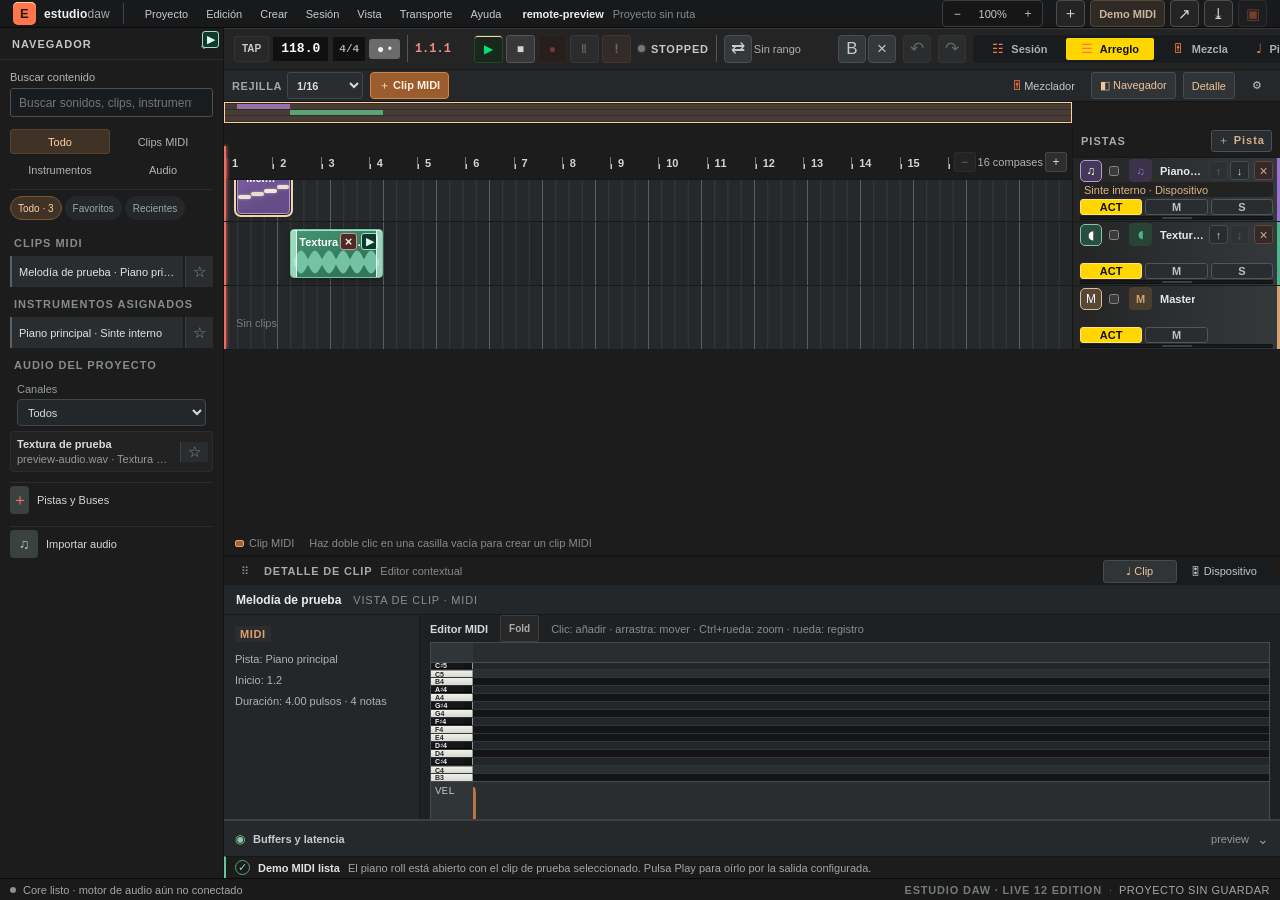
==== commit 3de22077: "feat(workflow): implement 5-phase creative pipeline and Ableton Live 12 instrument and effect rack" ====
--- a/crates/ui-shell/frontend/preview.html
+++ b/crates/ui-shell/frontend/preview.html
@@ -161,12 +161,21 @@
           <button id="redo" class="history-button" title="Rehacer (Ctrl+Y / Ctrl+Mayús+Z)" aria-label="Rehacer" disabled>↷</button>
           <span id="revision" class="revision" hidden>REV —</span>
 
-          <nav class="view-tabs transport-view-tabs" role="tablist" aria-label="Vistas de composición">
-            <button id="show-session" class="view-tab" title="Vista Sesión (Tab)" role="tab" aria-selected="false">
+          <nav class="view-tabs transport-view-tabs" role="tablist" aria-label="Fases del flujo creativo">
+            <button id="show-session" class="view-tab" title="1. Sesión / Jam (Tab)" role="tab" aria-selected="false">
               <span class="tab-icon">☷</span>Sesión
             </button>
-            <button id="show-arrangement" class="view-tab is-selected" title="Vista Arreglo (Tab)" role="tab" aria-selected="true">
+            <button id="show-arrangement" class="view-tab is-selected" title="2. Arreglo / Estructura (Tab)" role="tab" aria-selected="true">
               <span class="tab-icon">☰</span>Arreglo
+            </button>
+            <button id="show-mixer-phase" class="view-tab" title="3. Mezclador / Faders (Ctrl+3)" role="tab" aria-selected="false">
+              <span class="tab-icon">🎚</span>Mezcla
+            </button>
+            <button id="show-clip-phase" class="view-tab" title="4. Piano Roll / Notas (Shift+Tab)" role="tab" aria-selected="false">
+              <span class="tab-icon">♩</span>Piano Roll
+            </button>
+            <button id="show-device-phase" class="view-tab" title="5. Rack Dispositivos / Sonido (Shift+Tab)" role="tab" aria-selected="false">
+              <span class="tab-icon">🎛</span>Dispositivos
             </button>
           </nav>
           <button id="return-to-arrangement" class="button button-accent" type="button" hidden disabled>↶ Arreglo</button>
--- a/crates/ui-shell/frontend/styles.css
+++ b/crates/ui-shell/frontend/styles.css
@@ -717,3 +717,169 @@
 
 /* Ableton Device Slot Header */
 .device-chain-slot { border-top: 3px solid var(--live-green) !important; background: #242424 !important; }
+
+/* Ableton Live 12 Instrument & Effect Rack */
+.live-device-rack {
+  display: flex;
+  align-items: stretch;
+  gap: 8px;
+  min-width: max-content;
+  padding: 8px 10px;
+}
+.live-device-box {
+  width: 380px;
+  background: #252525;
+  border: 1px solid #333333;
+  border-top: 3px solid var(--device-accent, #00e676);
+  border-radius: 3px;
+  display: flex;
+  flex-direction: column;
+  overflow: hidden;
+  box-shadow: 0 4px 12px rgba(0,0,0,0.4);
+}
+.live-fx-box {
+  width: 290px;
+  border-top-color: #00e5ff;
+}
+.live-device-header {
+  height: 26px;
+  display: flex;
+  align-items: center;
+  gap: 8px;
+  padding: 0 8px;
+  background: #2c2c2c;
+  border-bottom: 1px solid #1a1a1a;
+}
+.live-device-power {
+  width: 14px;
+  height: 14px;
+  border-radius: 50%;
+  display: grid;
+  place-items: center;
+  font-size: 8px;
+  background: #181818;
+  color: #555;
+  border: 1px solid #333;
+  cursor: pointer;
+}
+.live-device-power.is-active {
+  color: #00e676;
+  text-shadow: 0 0 6px #00e676;
+}
+.live-device-header strong {
+  font-size: 11px;
+  font-weight: 700;
+  color: #f0f0f0;
+  flex: 1;
+}
+.live-device-badge {
+  font-size: 9px;
+  font-weight: 800;
+  padding: 1px 4px;
+  background: #1a1a1a;
+  border: 1px solid #383838;
+  border-radius: 2px;
+  color: #999;
+}
+.live-device-body {
+  flex: 1;
+  display: flex;
+  align-items: stretch;
+  padding: 8px;
+  gap: 8px;
+}
+.live-device-section {
+  display: flex;
+  flex-direction: column;
+  gap: 4px;
+  padding: 0 6px;
+  border-right: 1px solid #202020;
+}
+.live-device-section:last-child {
+  border-right: none;
+}
+.live-sec-title {
+  font-size: 8px;
+  font-weight: 800;
+  letter-spacing: 0.8px;
+  color: #666;
+  text-transform: uppercase;
+}
+.live-knobs-row {
+  display: flex;
+  align-items: center;
+  gap: 8px;
+}
+.live-macro-knob {
+  display: flex;
+  flex-direction: column;
+  align-items: center;
+  gap: 2px;
+}
+.live-dial {
+  width: 28px;
+  height: 28px;
+  border-radius: 50%;
+  background: #161616;
+  border: 2px solid #3e3e3e;
+  position: relative;
+  cursor: ns-resize;
+  transition: border-color 0.1s;
+}
+.live-dial:hover {
+  border-color: #ffd600;
+}
+.live-dial-notch {
+  width: 2px;
+  height: 7px;
+  background: #fff;
+  border-radius: 1px;
+  position: absolute;
+  top: 2px;
+  left: 11px;
+}
+.live-dial-val {
+  font-size: 9px;
+  font-family: ui-monospace, monospace;
+  color: #ccc;
+  font-variant-numeric: tabular-nums;
+}
+.live-dial-lbl {
+  font-size: 9px;
+  font-weight: 700;
+  color: #777;
+}
+.live-add-device-slot {
+  width: 140px;
+  background: #181818;
+  border: 1px dashed #303030;
+  border-radius: 3px;
+  display: flex;
+  align-items: center;
+  justify-content: center;
+  padding: 12px;
+}
+.live-add-device-btn {
+  display: flex;
+  flex-direction: column;
+  align-items: center;
+  gap: 6px;
+  color: #777;
+  font-size: 10px;
+  font-weight: 700;
+  background: transparent;
+  cursor: pointer;
+}
+.live-add-device-btn:hover {
+  color: #fff;
+}
+.live-add-plus {
+  width: 24px;
+  height: 24px;
+  border-radius: 50%;
+  border: 1px solid #444;
+  display: grid;
+  place-items: center;
+  font-size: 14px;
+  background: #202020;
+}
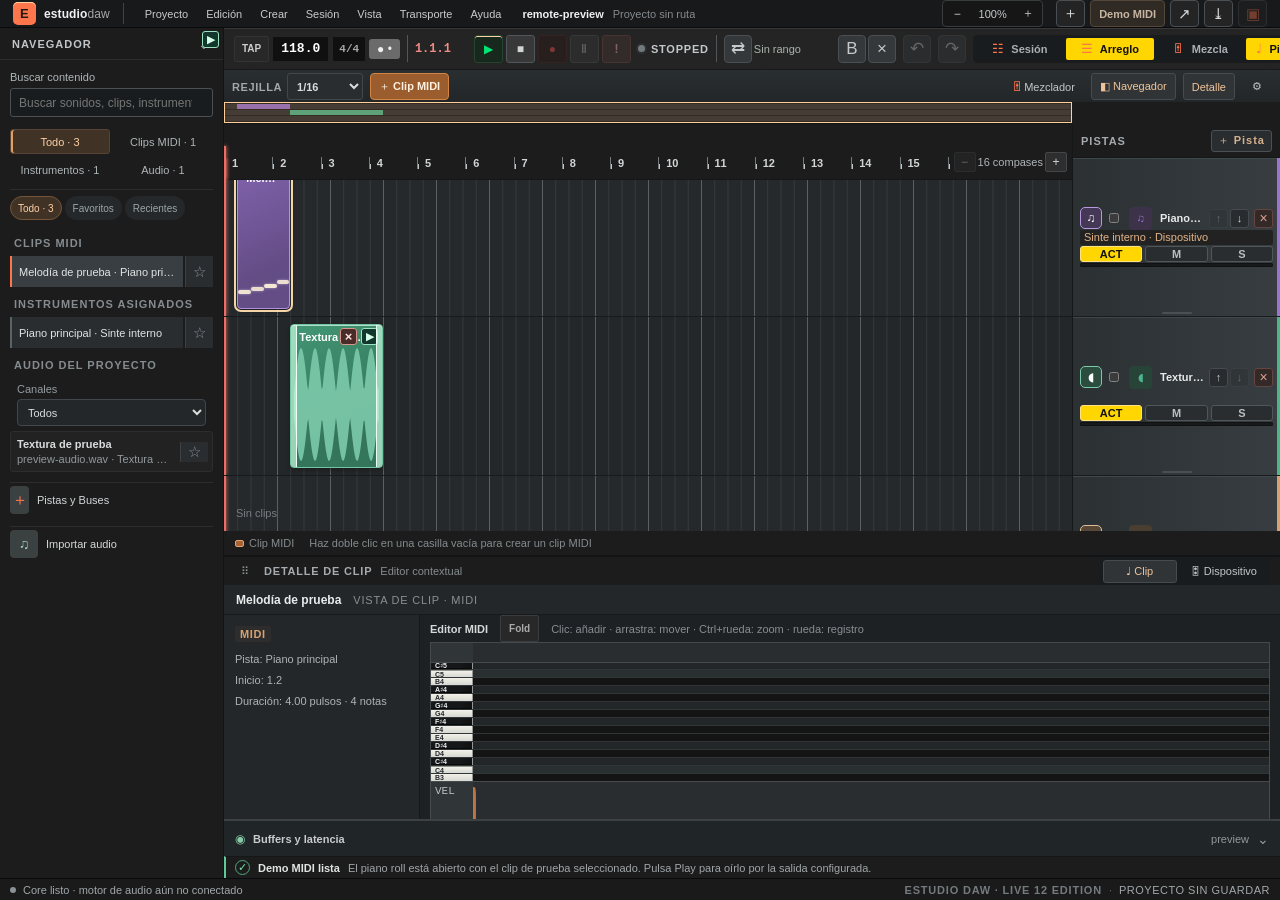
==== commit 0728fe3e: "feat(eq): EQ por pista (production-pipeline-eq) y ajustes de UI pendientes del laptop" ====
--- a/crates/ui-shell/frontend/preview.html
+++ b/crates/ui-shell/frontend/preview.html
@@ -46,7 +46,7 @@
             Buscar contenido
             <input id="browser-content-search" type="search" placeholder="Buscar sonidos, clips, instrumentos..." />
           </label>
-          <nav id="browser-category-list" class="browser-categories" aria-label="Categorías del proyecto"></nav>
+          <nav id="browser-category-list" class="browser-categories" role="tablist" aria-orientation="horizontal" aria-label="Categorías del proyecto"></nav>
           <nav id="browser-collection-list" class="browser-collections" aria-label="Colecciones del proyecto"></nav>
           <p id="browser-library-empty" class="browser-empty-hint" hidden>El proyecto aún no tiene clips ni medios. Crea una pista o importa audio.</p>
           <section id="browser-midi-content" class="browser-content-section" aria-label="Clips MIDI" hidden>
@@ -106,7 +106,7 @@
             <label class="media-import-field">Canales
               <select id="audio-import-channels" disabled><option value="">Selecciona archivo</option></select>
             </label>
-            <div id="audio-import-selected" class="audio-import-selected">No hay archivo</div>
+            <div id="audio-import-selected" class="audio-import-selected" aria-live="polite">No hay archivo</div>
             <button id="browser-import-audio" class="browser-action" disabled>
               <span class="action-glyph">♫</span>
               <span><strong>Elegir archivo</strong><small>Explorar almacenamiento</small></span>
@@ -244,12 +244,12 @@
             <strong id="lower-panel-title">DETALLE DE CLIP</strong>
             <span class="lower-panel-subtitle">Editor contextual</span>
             <div class="detail-tabs" role="tablist" aria-label="Detalle contextual">
-              <button id="detail-clip-tab" class="detail-tab is-selected" type="button" aria-pressed="true">♩ Clip</button>
-              <button id="detail-device-tab" class="detail-tab" type="button" aria-pressed="false">🎛 Dispositivo</button>
-            </div>
-          </div>
-          <div id="clip-inspector" class="clip-inspector" aria-live="polite"><span>Sin clip seleccionado</span></div>
-          <div id="device-inspector" class="device-inspector" hidden></div>
+              <button id="detail-clip-tab" class="detail-tab is-selected" type="button" role="tab" aria-selected="true" aria-pressed="true" aria-controls="clip-inspector">♩ Clip</button>
+              <button id="detail-device-tab" class="detail-tab" type="button" role="tab" aria-selected="false" aria-pressed="false" aria-controls="device-inspector">🎛 Dispositivo</button>
+            </div>
+          </div>
+          <div id="clip-inspector" class="clip-inspector" role="tabpanel" aria-labelledby="detail-clip-tab" aria-live="polite"><span>Sin clip seleccionado</span></div>
+          <div id="device-inspector" class="device-inspector" role="tabpanel" aria-labelledby="detail-device-tab" hidden></div>
           <details id="audio-settings" class="audio-settings">
             <summary class="audio-summary">
               <span class="audio-summary-icon">◉</span>
--- a/crates/ui-shell/frontend/styles.css
+++ b/crates/ui-shell/frontend/styles.css
@@ -80,6 +80,8 @@
 .browser-media-select > strong { max-width: 100%; overflow: hidden; font-size: 11px; text-overflow: ellipsis; white-space: nowrap; }
 .browser-media-select > small { max-width: 100%; overflow: hidden; color: #91999c; font-size: 11px; text-overflow: ellipsis; white-space: nowrap; }
 .browser-media-select:focus-visible, .browser-media-item .audio-preview-button:focus-visible { outline: 1px solid #e7924a; outline-offset: 1px; }
+.browser-media-item.is-selected { border-color: color-mix(in srgb, #e7924a 62%, #2d2d2d); background: #302923; }
+.browser-media-select.is-selected { color: #ffd0a5; }
 .browser-action { width: 100%; min-height: 46px; display: flex; align-items: center; gap: 8px; padding: 5px 6px; border: 0; border-radius: 4px; background: transparent; text-align: left; cursor: pointer; }
 .browser-action:hover { background: #35393c; }
 .browser-action:disabled { opacity: .42; cursor: not-allowed; }
@@ -158,7 +160,7 @@
 
 .arrangement { position: relative; min-width: 0; min-height: 0; display: flex; flex-direction: column; background: #161616; border-bottom: 1px solid #121415; }
 .arrangement-scroll { min-height: 0; overflow: auto; flex: 1; scrollbar-color: #555b5e #161616; scrollbar-width: thin; }
-.arrangement-grid { min-width: 854px; min-height: 100%; display: grid; grid-template-columns: minmax(620px, 1fr) 220px; grid-template-rows: 24px 34px auto; align-content: start; }
+.arrangement-grid { min-width: 854px; min-height: 100%; display: grid; grid-template-columns: minmax(620px, 1fr) 220px; grid-template-rows: 24px 34px auto; align-content: stretch; }
 .arrangement-overview { position: sticky; top: 0; z-index: 7; grid-column: 1; grid-row: 1; display: flex; flex-direction: column; justify-content: center; gap: 1px; min-width: 0; height: 24px; overflow: hidden; padding: 2px 0; border-bottom: 1px solid #111415; background: #181818; cursor: crosshair; touch-action: none; }
 .overview-track { position: relative; flex: 1 1 2px; min-height: 1px; overflow: hidden; background: #292d2f; }
 .overview-clip { position: absolute; top: 0; bottom: 0; min-width: 2px; background: var(--track-color, #58a6b8); opacity: .85; }
@@ -190,10 +192,10 @@
 .timeline-ruler .playhead { z-index: 11; }
 .transport-position { min-width: 42px; color: #f08c84; font: 700 11px ui-monospace, monospace; font-variant-numeric: tabular-nums; }
 .edit-cursor-position { margin: 0 7px 5px; color: #d7bf91; font-size: 11px; font-variant-numeric: tabular-nums; }
-.arrangement-track-list, .arrangement-lanes { display: grid; grid-auto-rows: 72px; align-content: start; }
+.arrangement-track-list, .arrangement-lanes { display: grid; grid-auto-rows: 72px; align-content: start; align-self: stretch; min-height: 100%; }
 .arrangement-track-list { grid-column: 2; grid-row: 3; }
-.arrangement-lanes { grid-column: 1; grid-row: 3; }
-.track-row { position: sticky; right: 0; left: auto; z-index: 2; display: grid; grid-template-columns: minmax(0,1fr); grid-template-rows: 22px 16px 18px 4px; align-content: center; gap: 0; padding: 2px 7px; overflow: hidden; background: linear-gradient(90deg, #242424, #35393c); border-left: 1px solid #141617; border-bottom: 1px solid #181a1c; box-shadow: inset -3px 0 var(--track-color, #58a6b8); }
+.arrangement-lanes { grid-column: 1; grid-row: 3; background-color: #141719; box-shadow: inset 0 1px #303638, inset 0 -1px #0c0e0f; }
+.track-row { position: sticky; right: 0; left: auto; z-index: 2; display: grid; grid-template-columns: minmax(0,1fr); grid-template-rows: 22px 16px 18px 4px; align-content: center; gap: 0; padding: 2px 7px; overflow: hidden; background: linear-gradient(90deg, #2b3033, #373d40); border-left: 1px solid #141617; border-bottom: 1px solid #181a1c; box-shadow: inset -3px 0 var(--track-color, #58a6b8), inset 0 1px #41484b; }
 .track-height-grip { position: absolute; z-index: 5; right: 0; bottom: 0; left: 0; height: 7px; display: grid; place-items: center; border: 0; background: transparent; cursor: ns-resize; touch-action: none; }
 .track-height-grip::after { width: 30px; height: 2px; border-radius: 2px; background: #626a6d; content: ""; opacity: .5; }
 .track-height-grip:hover::after, .track-height-grip:focus-visible::after { width: 48px; background: #f0a15e; opacity: 1; }
@@ -325,6 +327,7 @@
 .track-select { display: inline-flex; align-items: center; justify-content: center; width: 14px; height: 14px; flex: 0 0 14px; cursor: pointer; }
 .track-select input { width: 10px; height: 10px; margin: 0; accent-color: #d89b63; }
 .is-track-selected { outline: 1px solid #d89b63; outline-offset: -1px; }
+.timeline-lane.is-track-selected { outline: 0; box-shadow: inset 0 0 0 1px color-mix(in srgb, var(--track-color, #58a6b8) 78%, white), inset 3px 0 var(--track-color, #58a6b8); }
 .mixer-toggle { min-height: 23px; border: 1px solid #50575a; border-radius: 3px; background: #292d2f; color: #bbc0c2; font-size: 11px; font-weight: 700; cursor: pointer; }
 .mixer-toggle.is-selected { border-color: #c38a55; background: #51402f; color: #ffd4aa; }
 .mixer-slider { display: flex; flex-direction: column; gap: 3px; color: #aeb4b6; font-size: 11px; }
@@ -346,7 +349,7 @@
 .mixer-controls-compact .mixer-toggle { grid-column: auto; min-height: 19px; padding: 1px 2px; font-size: 11px; }
 .mixer-controls-compact .mixer-slider { display: none; }
 
-.lower-panel { width: 100%; height: 100%; min-width: 0; min-height: 0; display: grid; grid-template-rows: 28px minmax(0,1fr) auto; overflow: hidden; background: #25292b; border-top: 1px solid #111314; }
+.lower-panel { width: 100%; height: 100%; min-width: 0; min-height: 0; display: grid; grid-template-rows: 28px minmax(0,1fr) auto; overflow: hidden; background: #202527; border-top: 1px solid #111314; box-shadow: inset 0 1px #3b4144; }
 .lower-panel-title { grid-row: 1; min-width: 0; height: 28px; display: flex; align-items: center; flex: none; gap: 8px; padding: 0 10px; background: #1c1c1c; color: #a5abae; font-size: 11px; letter-spacing: .8px; }
 .lower-panel > #clip-inspector, .lower-panel > #device-inspector { grid-row: 2; min-width: 0; min-height: 0; }
 .lower-panel > #audio-settings { grid-row: 3; min-width: 0; width: 100%; }
@@ -491,9 +494,9 @@
 .browser-panel { min-width: 0; padding: 0 10px; }
 .browser-panel .browser-section-spaced { padding-top: 11px; }
 .browser-categories { display: grid; grid-template-columns: repeat(2, minmax(0, 1fr)); flex: none; gap: 3px; margin: 9px 0 2px; padding-bottom: 7px; border-bottom: 1px solid #2d2d2d; }
-.browser-category { min-width: 0; min-height: 25px; overflow: hidden; padding: 3px 5px; border: 1px solid transparent; border-radius: 3px; background: transparent; color: #aeb5b8; font-size: 11px; text-overflow: ellipsis; white-space: nowrap; cursor: pointer; }
+.browser-category { min-width: 0; min-height: 25px; overflow: hidden; padding: 3px 5px; border: 1px solid transparent; border-radius: 3px; background: transparent; color: #aeb5b8; font-size: 11px; font-variant-numeric: tabular-nums; text-overflow: ellipsis; white-space: nowrap; cursor: pointer; }
 .browser-category:hover, .browser-category:focus-visible { background: #303538; color: #f1f2f2; }
-.browser-category.is-selected { border-color: #554333; background: #403326; color: #ffd0a5; }
+.browser-category.is-selected { border-color: #554333; background: #403326; color: #ffd0a5; box-shadow: inset 2px 0 #e2a064; }
 .browser-content-section[hidden], .browser-categories[hidden] { display: none; }
 .browser-search { display: flex; flex-direction: column; gap: 5px; padding: 11px 0 3px; color: #aeb5b8; font-size: 11px; }
 .browser-search input { min-width: 0; height: 29px; padding: 0 8px; border: 1px solid #4a5053; border-radius: 3px; background: #191c1e; color: #eef0f0; font-size: 12px; }
@@ -508,7 +511,7 @@
 .browser-favorite { width: 28px; min-width: 28px; border: 0; border-left: 1px solid #3b4144; background: #292d30; color: #899296; font-size: 15px; cursor: pointer; }
 .browser-favorite:hover, .browser-favorite:focus-visible, .browser-favorite.is-favorite { background: #3a3028; color: #ffbd79; }
 .browser-favorite:focus-visible { outline: 1px solid #e7924a; outline-offset: -2px; }
-.browser-content-item:hover, .browser-content-item:focus-visible { border-left-color: var(--accent); background: #383e41; }
+.browser-content-item:hover, .browser-content-item:focus-visible, .browser-content-item.is-selected { border-left-color: var(--accent); background: #383e41; }
 .browser-import { margin-top: 10px; border-top: 1px solid #2d2d2d; }
 .browser-import > summary { min-height: 34px; display: flex; align-items: center; gap: 7px; color: #d4d8d9; font-size: 11px; cursor: pointer; }
 .browser-import[open] { padding-bottom: 10px; }
@@ -530,7 +533,7 @@
 .transport-state { font-size: 11px; }
 .loop-range-readout { min-width: 110px; font-size: 11px; }
 .history-button { width: 28px; height: 28px; }
-.surface-toolbar { min-width: 0; display: flex; align-items: center; gap: 7px; overflow-x: auto; overflow-y: hidden; padding: 0 8px; border-bottom: 1px solid #121415; background: #24282a; scrollbar-width: thin; }
+.surface-toolbar { min-width: 0; min-height: 34px; display: flex; align-items: center; gap: 7px; overflow-x: auto; overflow-y: hidden; padding: 0 8px; border-bottom: 1px solid #121415; background: linear-gradient(180deg, #292e31, #222628); scrollbar-width: thin; }
 .surface-toolbar-spacer { flex: 1 1 16px; }
 .transport-view-tabs { height: 28px; flex: none; display: flex; gap: 2px; padding: 2px; border: 1px solid #1c1c1c; border-radius: 4px; background: #191c1e; }
 .view-tab { min-width: 88px; border: 0; border-radius: 3px; font-size: 11px; }
@@ -547,15 +550,15 @@
 
 .arrangement { min-width: 0; min-height: 0; background: #1c1c1c; border-bottom: 1px solid #121415; }
 .arrangement-scroll { min-width: 0; min-height: 0; overflow: auto; }
-.arrangement-grid { min-width: 600px; grid-template-columns: minmax(420px,1fr) 232px; grid-template-rows: 22px 34px auto; }
+.arrangement-grid { min-width: 600px; grid-template-columns: minmax(420px,1fr) clamp(208px, 14vw, 276px); grid-template-rows: 22px 34px auto; }
 .arrangement-overview { height: 22px; }
 .track-column-heading, .timeline-ruler { top: 22px; height: 34px; }
 .track-row { min-width: 0; }
 .track-name { font-size: 11px; }
 .track-row-heading { gap: 5px; }
-.arrangement-track-list, .arrangement-lanes { grid-auto-rows: 64px; }
-.arrangement-lanes { background-color: #141414; background-image: repeating-linear-gradient(to right, transparent 0, transparent calc((100% / var(--visible-bars, 16)) - 1px), #353a3c calc(100% / var(--visible-bars, 16))); }
-.arrangement-track-list { background: #292d2f; }
+.arrangement-track-list, .arrangement-lanes { grid-auto-rows: 64px; align-self: stretch; min-height: 100%; }
+.arrangement-lanes { background-color: #141719; background-image: repeating-linear-gradient(to right, transparent 0, transparent calc((100% / var(--visible-bars, 16)) - 1px), #353a3c calc(100% / var(--visible-bars, 16))); box-shadow: inset 0 1px #303638, inset 0 -1px #0c0e0f; }
+.arrangement-track-list { background: linear-gradient(90deg, #292e31, #222628); box-shadow: inset 1px 0 #3b4144, inset 0 -1px #0c0e0f; }
 .midi-clip, .audio-clip { min-height: 30px; }
 
 .session-surface { min-width: 0; min-height: 0; overflow: auto; }
@@ -563,10 +566,15 @@
 .session-matrix-corner, .session-track-header, .session-scene-header, .session-cell, .session-mixer-label, .session-mixer-cell, .session-mixer-extras { min-width: 0; background: #292d30; }
 .session-matrix-corner { position: sticky; right: 0; z-index: 5; color: #aeb5b8; font-size: 11px; }
 .session-track-header { min-height: 55px; flex-wrap: wrap; align-content: center; gap: 4px 7px; border-top: 2px solid var(--track-color); }
+.session-track-header.is-track-selected { outline: 0; box-shadow: inset 0 0 0 1px color-mix(in srgb, var(--track-color, #58a6b8) 78%, white), inset 3px 0 var(--track-color, #58a6b8); }
 .session-track-header > strong { flex-basis: calc(100% - 28px); font-size: 12px; }
 .session-track-header > small { font-size: 11px; }
+.session-scene-index { min-width: 20px; color: #8f989b; font: 700 10px ui-monospace, monospace; text-align: center; }
 .session-scene-header { position: sticky; right: 0; z-index: 4; display: flex; align-items: center; gap: 4px; padding: 5px; border-left: 1px solid #41474a; }
 .session-scene-header input { min-width: 0; flex: 1; font-size: 11px; }
+.session-scene-status { flex: 0 0 auto; color: #9ca5a8; font: 700 9px ui-monospace, monospace; letter-spacing: .04em; white-space: nowrap; }
+.session-scene-status.is-queued { color: #e6c477; }
+.session-scene-status.is-playing { color: var(--mint); }
 .session-cell { min-height: 48px; display: grid; grid-template-columns: 30px minmax(0,1fr) 25px; grid-template-rows: minmax(24px,auto) 18px; align-content: center; align-items: center; gap: 2px 5px; padding: 5px 7px; }
 .session-cell.has-clip { background: linear-gradient(135deg, color-mix(in srgb,var(--track-color) 28%,#292d30), color-mix(in srgb,var(--track-color) 13%,#292d30)); box-shadow: inset 3px 0 var(--track-color), inset 0 1px color-mix(in srgb,var(--track-color) 58%,transparent); }
 .session-cell.is-queued { box-shadow: inset 3px 0 #e6c477, inset 0 0 0 1px #e6c477; }
@@ -718,168 +726,152 @@
 /* Ableton Device Slot Header */
 .device-chain-slot { border-top: 3px solid var(--live-green) !important; background: #242424 !important; }
 
-/* Ableton Live 12 Instrument & Effect Rack */
-.live-device-rack {
+/* Device Rack — panel inferior de dispositivos (horizontal, cajas reales de señal) */
+.device-track-nav {
+  display: flex;
+  align-items: center;
+  gap: 4px;
+  flex-wrap: wrap;
+  padding: 0 0 8px 0;
+  border-bottom: 1px solid #2a2a2a;
+  margin-bottom: 8px;
+}
+.device-track-nav-btn {
+  padding: 2px 8px;
+  font-size: 11px;
+  font-weight: 700;
+  color: #8f9699;
+  background: #1e1e1e;
+  border: 1px solid #2e2e2e;
+  border-left: 3px solid var(--track-color, #555);
+  border-radius: 2px;
+  cursor: pointer;
+}
+.device-track-nav-btn:hover { color: #fff; background: #272727; }
+.device-track-nav-btn.is-active {
+  color: #f2f3f3;
+  background: #2a2a2a;
+  border-left-color: var(--track-color, #e88a43);
+}
+.device-rack {
   display: flex;
   align-items: stretch;
-  gap: 8px;
-  min-width: max-content;
-  padding: 8px 10px;
-}
-.live-device-box {
-  width: 380px;
-  background: #252525;
-  border: 1px solid #333333;
-  border-top: 3px solid var(--device-accent, #00e676);
-  border-radius: 3px;
+  gap: 4px;
+  width: 100%;
+  overflow-x: auto;
+}
+.device-rack-box {
   display: flex;
   flex-direction: column;
-  overflow: hidden;
-  box-shadow: 0 4px 12px rgba(0,0,0,0.4);
-}
-.live-fx-box {
-  width: 290px;
-  border-top-color: #00e5ff;
-}
-.live-device-header {
-  height: 26px;
+  border: 1px solid #333;
+  border-top: 3px solid #555;
+  border-radius: 3px;
+  background: #1c1c1c;
+  min-width: 0;
+  flex-shrink: 0;
+}
+.device-rack-instrument { flex: 2 1 340px; border-top-color: var(--rack-accent, #e88a43); }
+.device-rack-fx         { flex: 2 1 260px; border-top-color: #3e4447; }
+.device-rack-mixer      { flex: 1 1 200px; border-top-color: #3a5a6a; }
+.device-rack-header {
   display: flex;
   align-items: center;
+  justify-content: space-between;
   gap: 8px;
-  padding: 0 8px;
-  background: #2c2c2c;
+  padding: 4px 8px;
+  background: #232323;
   border-bottom: 1px solid #1a1a1a;
 }
-.live-device-power {
-  width: 14px;
-  height: 14px;
-  border-radius: 50%;
-  display: grid;
-  place-items: center;
-  font-size: 8px;
-  background: #181818;
-  color: #555;
-  border: 1px solid #333;
-  cursor: pointer;
-}
-.live-device-power.is-active {
-  color: #00e676;
-  text-shadow: 0 0 6px #00e676;
-}
-.live-device-header strong {
-  font-size: 11px;
-  font-weight: 700;
-  color: #f0f0f0;
-  flex: 1;
-}
-.live-device-badge {
+.device-rack-slot-label {
   font-size: 9px;
   font-weight: 800;
-  padding: 1px 4px;
-  background: #1a1a1a;
-  border: 1px solid #383838;
-  border-radius: 2px;
-  color: #999;
-}
-.live-device-body {
+  letter-spacing: 1px;
+  color: #666;
+  text-transform: uppercase;
+}
+.device-rack-track-name {
+  font-size: 10px;
+  font-weight: 700;
+  color: #b0b5b8;
+  overflow: hidden;
+  text-overflow: ellipsis;
+  white-space: nowrap;
+}
+.device-rack-body {
+  padding: 10px;
   flex: 1;
   display: flex;
-  align-items: stretch;
-  padding: 8px;
-  gap: 8px;
-}
-.live-device-section {
+  flex-direction: column;
+  gap: 6px;
+}
+.device-rack-instrument .device-rack-body .track-instrument-control { width: 100%; }
+.device-rack-unavail-msg { color: #555; font-size: 11px; line-height: 1.5; }
+.device-rack-empty { color: #666; font-size: 11px; }
+.device-rack-eq { flex: 3 1 520px; border-top-color: #d6a84f; }
+.device-eq-body { min-width: 0; overflow: auto; }
+.eq-band-list { display: flex; flex-direction: column; gap: 4px; }
+.eq-band-row {
+  display: grid;
+  grid-template-columns: 20px minmax(92px, 1.2fr) repeat(3, minmax(70px, 1fr)) 22px;
+  align-items: end;
+  gap: 4px;
+  padding: 4px;
+  border: 1px solid #303030;
+  border-radius: 2px;
+  background: #202020;
+}
+.eq-band-row > input[type="checkbox"] {
+  align-self: center;
+  accent-color: #d6a84f;
+}
+.eq-band-row select,
+.eq-band-field input {
+  min-width: 0;
+  width: 100%;
+  box-sizing: border-box;
+  border: 1px solid #3d4346;
+  border-radius: 2px;
+  padding: 3px 4px;
+  background: #171717;
+  color: #d7dcde;
+  font: 10px ui-monospace, monospace;
+}
+.eq-band-field {
   display: flex;
   flex-direction: column;
-  gap: 4px;
-  padding: 0 6px;
-  border-right: 1px solid #202020;
-}
-.live-device-section:last-child {
-  border-right: none;
-}
-.live-sec-title {
+  gap: 2px;
+  min-width: 0;
+}
+.eq-band-field span {
+  overflow: hidden;
+  color: #777;
   font-size: 8px;
-  font-weight: 800;
-  letter-spacing: 0.8px;
-  color: #666;
-  text-transform: uppercase;
-}
-.live-knobs-row {
-  display: flex;
-  align-items: center;
-  gap: 8px;
-}
-.live-macro-knob {
-  display: flex;
-  flex-direction: column;
-  align-items: center;
-  gap: 2px;
-}
-.live-dial {
-  width: 28px;
-  height: 28px;
-  border-radius: 50%;
-  background: #161616;
-  border: 2px solid #3e3e3e;
-  position: relative;
-  cursor: ns-resize;
-  transition: border-color 0.1s;
-}
-.live-dial:hover {
-  border-color: #ffd600;
-}
-.live-dial-notch {
-  width: 2px;
-  height: 7px;
-  background: #fff;
-  border-radius: 1px;
-  position: absolute;
-  top: 2px;
-  left: 11px;
-}
-.live-dial-val {
-  font-size: 9px;
-  font-family: ui-monospace, monospace;
-  color: #ccc;
-  font-variant-numeric: tabular-nums;
-}
-.live-dial-lbl {
-  font-size: 9px;
-  font-weight: 700;
-  color: #777;
-}
-.live-add-device-slot {
-  width: 140px;
-  background: #181818;
-  border: 1px dashed #303030;
-  border-radius: 3px;
-  display: flex;
-  align-items: center;
-  justify-content: center;
-  padding: 12px;
-}
-.live-add-device-btn {
-  display: flex;
-  flex-direction: column;
-  align-items: center;
-  gap: 6px;
-  color: #777;
+  text-overflow: ellipsis;
+  white-space: nowrap;
+}
+.eq-band-remove,
+.eq-band-add {
+  border: 1px solid #4a4a4a;
+  border-radius: 2px;
+  background: #292929;
+  color: #aeb5b8;
+  cursor: pointer;
+}
+.eq-band-remove {
+  width: 22px;
+  height: 22px;
+  padding: 0;
+  font-size: 15px;
+  line-height: 18px;
+}
+.eq-band-remove:hover { background: #502d2d; color: #ffb4ab; }
+.eq-band-add {
+  align-self: flex-start;
+  margin-top: 2px;
+  padding: 3px 8px;
+  color: #e3c875;
   font-size: 10px;
   font-weight: 700;
-  background: transparent;
-  cursor: pointer;
-}
-.live-add-device-btn:hover {
-  color: #fff;
-}
-.live-add-plus {
-  width: 24px;
-  height: 24px;
-  border-radius: 50%;
-  border: 1px solid #444;
-  display: grid;
-  place-items: center;
-  font-size: 14px;
-  background: #202020;
-}
+}
+.eq-band-add:hover:not(:disabled) { background: #3a3320; }
+.eq-band-add:disabled { cursor: default; opacity: .45; }
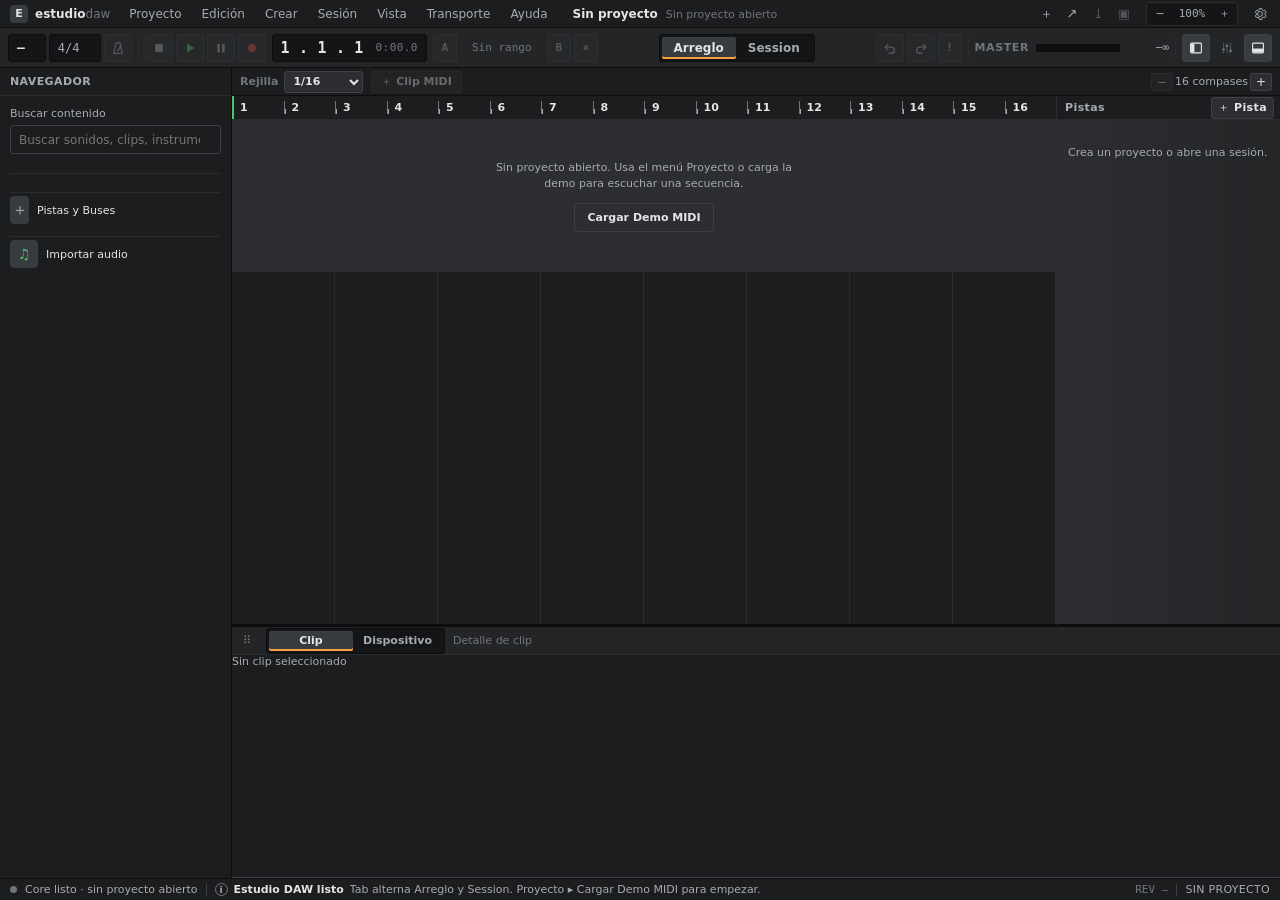
==== commit eff2342d: "feat(ui): rediseño fases 1 y 2 — barra de control única, transporte con estados, tokens de paleta, c" ====
--- a/crates/ui-shell/frontend/preview.html
+++ b/crates/ui-shell/frontend/preview.html
@@ -3,43 +3,99 @@
   <head>
     <meta charset="UTF-8" />
     <meta name="viewport" content="width=device-width, initial-scale=1.0" />
-    <meta name="theme-color" content="#181818" />
-    <title>Estudio DAW · Ableton Suite Edition (Vista previa)</title>
+    <meta name="theme-color" content="#141516" />
+    <title>Estudio DAW (Vista previa)</title>
     <link rel="stylesheet" href="./styles.css" />
     <script src="./platform-preview.js" defer></script>
     <script src="./main.js" defer></script>
   </head>
   <body>
+    <!-- Fila 1 · menú (28 px): identidad, menú de aplicación, proyecto y preferencias de la interfaz. -->
     <header class="appbar">
       <a class="brand" href="#" aria-label="Estudio DAW">
-        <span class="brand-mark">E</span>
+        <span class="brand-mark" aria-hidden="true">E</span>
         <span>estudio<span class="brand-light">daw</span></span>
       </a>
-      <span class="appbar-divider"></span>
       <nav id="application-menu" class="application-menu" aria-label="Menú principal"></nav>
       <div class="project-identity">
         <strong id="project-name">Sin proyecto</strong>
         <span id="project-path" title="">Sin proyecto abierto</span>
       </div>
+      <nav class="project-actions" aria-label="Acciones de proyecto">
+        <button id="new-project" class="icon-button" data-bind="project.new" title="Crear un proyecto nuevo" aria-label="Nuevo proyecto">＋</button>
+        <button id="open-project" class="icon-button" data-bind="project.open" title="Abrir un proyecto" aria-label="Abrir proyecto">↗</button>
+        <button id="save-project-as" class="icon-button" data-bind="project.saveAs" title="Guardar proyecto como (Ctrl+Mayús+S)" aria-label="Guardar como" disabled>⤓</button>
+        <button id="save-project" class="icon-button" data-bind="project.save" title="Guardar proyecto (Ctrl+S)" aria-label="Guardar" disabled>▣</button>
+      </nav>
       <div class="ui-zoom-controls" role="group" aria-label="Tamaño de la interfaz">
-        <button id="zoom-out" title="Reducir interfaz (Ctrl+-)" aria-label="Reducir tamaño de interfaz">−</button>
-        <button id="zoom-reset" title="Restablecer interfaz (Ctrl+0)" aria-label="Restablecer tamaño de interfaz"><span id="zoom-level">100%</span></button>
-        <button id="zoom-in" title="Ampliar interfaz (Ctrl++)" aria-label="Ampliar tamaño de interfaz">＋</button>
-      </div>
-      <nav class="project-actions" aria-label="Acciones de proyecto">
-        <button id="new-project" class="icon-button" title="Crear un proyecto nuevo (Ctrl+N)" aria-label="Nuevo proyecto">＋</button>
-        <button id="demo-project" class="button button-demo" title="Cargar sesión MIDI de demostración">Demo MIDI</button>
-        <button id="open-project" class="icon-button" title="Abrir un proyecto (Ctrl+O)" aria-label="Abrir proyecto">↗</button>
-        <button id="save-project-as" class="icon-button" title="Guardar proyecto como (Ctrl+Mayús+S)" aria-label="Guardar como" disabled>⤓</button>
-        <button id="save-project" class="icon-button icon-save" title="Guardar proyecto (Ctrl+S)" aria-label="Guardar" disabled>▣</button>
+        <button id="zoom-out" data-bind="ui.zoomOut" title="Reducir interfaz (Ctrl+-)" aria-label="Reducir tamaño de interfaz">−</button>
+        <button id="zoom-reset" data-bind="ui.zoomReset" title="Restablecer interfaz (Ctrl+0)" aria-label="Restablecer tamaño de interfaz"><span id="zoom-level">100%</span></button>
+        <button id="zoom-in" data-bind="ui.zoomIn" title="Ampliar interfaz (Ctrl++)" aria-label="Ampliar tamaño de interfaz">＋</button>
+      </div>
+      <button id="rail-settings" class="icon-button appbar-settings" data-bind="view.audioSettings" type="button" title="Preferencias de audio: buffers, latencia y salida" aria-label="Preferencias de audio" aria-haspopup="dialog"><svg viewBox="0 0 16 16" aria-hidden="true"><path d="M8 5.2a2.8 2.8 0 1 0 0 5.6 2.8 2.8 0 0 0 0-5.6Zm5.6 3.6.1-.8-.1-.8 1.4-1.1-1.4-2.4-1.7.6a5 5 0 0 0-1.4-.8L10.2 1.8H7.4L7.1 3.5a5 5 0 0 0-1.4.8L4 3.7 2.6 6.1 4 7.2 3.9 8l.1.8-1.4 1.1L4 12.3l1.7-.6c.4.3.9.6 1.4.8l.3 1.7h2.8l.3-1.7c.5-.2 1-.5 1.4-.8l1.7.6 1.4-2.4Z" fill="none" stroke="currentColor" stroke-width="1.1" stroke-linejoin="round"/></svg></button>
+    </header>
+
+    <!-- Fila 2 · barra de control (40 px, ancho completo): tempo · transporte · posición · A/B · vista · historia · Master · paneles. -->
+    <section class="control-bar transport-bar" aria-label="Transporte y control global" data-transport="stopped">
+      <div class="cb-group cb-tempo">
+        <span class="cb-lcd cb-readonly" title="Tempo del proyecto · editarlo requiere backend (aún no existe un comando para cambiar el tempo)">
+          <strong id="transport-tempo">—</strong><small>BPM</small>
+        </span>
+        <span id="transport-signature" class="cb-lcd cb-readonly cb-signature" title="Métrica del proyecto · editarla requiere backend">4/4</span>
+        <button id="metronome" class="cb-btn transport-metronome" data-bind="transport.metronome" type="button" title="Activar metrónomo" aria-label="Metrónomo" aria-pressed="false" disabled><svg viewBox="0 0 16 16" aria-hidden="true"><path d="M6 1.8h4l3 12.4H3z" fill="none" stroke="currentColor" stroke-width="1.4" stroke-linejoin="round"/><path d="M8 11.2 11.6 4" stroke="currentColor" stroke-width="1.4" stroke-linecap="round"/></svg></button>
+      </div>
+      <span class="cb-sep" aria-hidden="true"></span>
+      <div class="cb-group transport-controls" role="group" aria-label="Transporte">
+        <button id="stop" class="cb-btn transport-button transport-stop" data-bind="transport.stop" title="Detener (Espacio)" aria-label="Detener" disabled><svg viewBox="0 0 16 16" aria-hidden="true"><rect x="3.5" y="3.5" width="9" height="9" rx="1"/></svg></button>
+        <button id="play" class="cb-btn transport-button transport-play" data-bind="transport.play" title="Reproducir (Espacio)" aria-label="Reproducir" disabled><svg viewBox="0 0 16 16" aria-hidden="true"><path d="M4.5 2.8v10.4L13 8z"/></svg></button>
+        <button id="pause" class="cb-btn transport-button transport-pause" data-bind="transport.pause" title="Pausar" aria-label="Pausar" disabled><svg viewBox="0 0 16 16" aria-hidden="true"><rect x="3.8" y="3" width="3" height="10" rx=".6"/><rect x="9.2" y="3" width="3" height="10" rx=".6"/></svg></button>
+        <button id="record" class="cb-btn transport-button transport-record" data-bind="transport.record" title="Grabar" aria-label="Grabar" aria-pressed="false" disabled><svg viewBox="0 0 16 16" aria-hidden="true"><circle cx="8" cy="8" r="4.6"/></svg></button>
+      </div>
+      <div class="cb-lcd cb-position" title="Posición del transporte: compás . tiempo . semicorchea · tiempo transcurrido">
+        <span id="transport-position" aria-live="off">1 . 1 . 1</span>
+        <small id="transport-clock">0:00.0</small>
+      </div>
+      <span id="transport-state" class="visually-hidden" aria-live="polite">Detenido</span>
+      <div class="cb-group loop-range-controls" role="group" aria-label="Rango A/B">
+        <button id="loop-point-a" class="cb-btn cb-text-btn" data-bind="transport.loopA" title="Fijar inicio A del rango en el cursor" aria-label="Fijar inicio A">A</button>
+        <span id="loop-range-readout" class="loop-range-readout">Sin rango</span>
+        <button id="loop-point-b" class="cb-btn cb-text-btn" data-bind="transport.loopB" title="Fijar fin B del rango en el cursor" aria-label="Fijar fin B">B</button>
+        <button id="loop-range-clear" class="cb-btn cb-text-btn" data-bind="transport.loopClear" title="Limpiar rango A/B" aria-label="Limpiar rango A/B">×</button>
+      </div>
+      <div id="transport-error" class="cb-inline-error" role="alert" hidden>
+        <span class="cb-inline-error-icon" aria-hidden="true">!</span>
+        <span id="transport-error-text"></span>
+        <button id="transport-error-dismiss" class="cb-inline-error-close" data-bind="ui.dismissTransportError" type="button" title="Descartar aviso" aria-label="Descartar aviso">×</button>
+      </div>
+      <span class="cb-spacer"></span>
+      <nav class="view-tabs cb-views" role="tablist" aria-label="Vista principal">
+        <button id="show-arrangement" class="view-tab is-selected" data-bind="view.arrangement" title="Arreglo (Ctrl+1 · Tab alterna)" role="tab" aria-selected="true">Arreglo</button>
+        <button id="show-session" class="view-tab" data-bind="view.session" title="Session (Ctrl+2 · Tab alterna)" role="tab" aria-selected="false">Session</button>
       </nav>
-    </header>
+      <span class="cb-spacer"></span>
+      <div class="cb-group" role="group" aria-label="Historial y pánico">
+        <button id="undo" class="cb-btn" data-bind="edit.undo" title="Deshacer (Ctrl+Z)" aria-label="Deshacer" disabled><svg viewBox="0 0 16 16" aria-hidden="true"><path d="M5.5 4 2.5 7l3 3" fill="none" stroke="currentColor" stroke-width="1.5" stroke-linecap="round" stroke-linejoin="round"/><path d="M3 7h6.5a3.5 3.5 0 0 1 0 7H7" fill="none" stroke="currentColor" stroke-width="1.5" stroke-linecap="round"/></svg></button>
+        <button id="redo" class="cb-btn" data-bind="edit.redo" title="Rehacer (Ctrl+Mayús+Z)" aria-label="Rehacer" disabled><svg viewBox="0 0 16 16" aria-hidden="true"><path d="M10.5 4l3 3-3 3" fill="none" stroke="currentColor" stroke-width="1.5" stroke-linecap="round" stroke-linejoin="round"/><path d="M13 7H6.5a3.5 3.5 0 0 0 0 7H9" fill="none" stroke="currentColor" stroke-width="1.5" stroke-linecap="round"/></svg></button>
+        <button id="panic" class="cb-btn cb-text-btn transport-panic" data-bind="transport.panic" title="Apagar todas las notas MIDI (pánico)" aria-label="Pánico MIDI" disabled>!</button>
+      </div>
+      <span class="cb-sep" aria-hidden="true"></span>
+      <div class="cb-master" title="Salida Master · pico y RMS en dBFS">
+        <span class="cb-master-label">Master</span>
+        <div class="track-meter cb-master-meter" data-track-id="__master__" role="meter" aria-label="Nivel de Master" aria-valuemin="0" aria-valuemax="100" aria-valuenow="0"><span class="track-meter-rms"></span><span class="track-meter-fill"></span></div>
+        <output id="master-peak" class="cb-master-value" aria-label="Pico Master">−∞</output>
+      </div>
+      <span class="cb-sep" aria-hidden="true"></span>
+      <div class="cb-group cb-panels" role="group" aria-label="Paneles">
+        <button id="toggle-browser" class="cb-btn workspace-view-toggle" data-bind="view.browser" type="button" title="Mostrar/ocultar navegador (Ctrl+Alt+B)" aria-label="Navegador" aria-pressed="true"><svg viewBox="0 0 16 16" aria-hidden="true"><rect x="1.8" y="2.5" width="12.4" height="11" rx="1.2" fill="none" stroke="currentColor" stroke-width="1.3"/><rect x="2.4" y="3.1" width="3.8" height="9.8" fill="currentColor"/></svg></button>
+        <button id="show-mixer" class="cb-btn workspace-view-toggle" data-bind="view.mixer" type="button" title="Mostrar/ocultar mezclador (Ctrl+3)" aria-label="Mezclador" aria-pressed="false"><svg viewBox="0 0 16 16" aria-hidden="true"><path d="M4 2v12M8 2v12M12 2v12" stroke="currentColor" stroke-width="1.2" opacity=".55"/><rect x="2.4" y="8.5" width="3.2" height="2.2" rx=".5"/><rect x="6.4" y="4.5" width="3.2" height="2.2" rx=".5"/><rect x="10.4" y="10" width="3.2" height="2.2" rx=".5"/></svg></button>
+        <button id="toggle-clip-detail" class="cb-btn workspace-view-toggle" data-bind="view.detail" type="button" title="Mostrar/ocultar detalle (Mayús+Tab)" aria-label="Detalle" aria-pressed="true"><svg viewBox="0 0 16 16" aria-hidden="true"><rect x="1.8" y="2.5" width="12.4" height="11" rx="1.2" fill="none" stroke="currentColor" stroke-width="1.3"/><rect x="2.4" y="8.6" width="11.2" height="4.3" fill="currentColor"/></svg></button>
+      </div>
+    </section>
 
     <div class="workstation">
       <aside class="browser" aria-label="Navegador del proyecto">
         <div class="browser-title">
-          <span>NAVEGADOR</span>
-          <span class="browser-chevron">⌄</span>
+          <span>Navegador</span>
         </div>
         <section class="browser-panel">
           <label class="browser-search">
@@ -120,72 +176,11 @@
       </aside>
 
       <main class="editor">
-        <!-- Ableton Live 12 Master Transport Bar -->
-        <section class="transport-bar" aria-label="Transporte">
-          <div class="live-tempo-section">
-            <button id="tap-tempo" class="live-btn live-tap-btn" type="button" title="Tap Tempo">TAP</button>
-            <div class="live-lcd-box" title="Tempo (BPM)">
-              <strong id="transport-tempo">120.00</strong>
-            </div>
-            <div class="live-sig-box" title="Métrica">4/4</div>
-            <button id="metronome" class="transport-metronome" title="Metrónomo (C)" aria-label="Metrónomo">● •</button>
-          </div>
-
-          <span class="transport-separator"></span>
-
-          <div id="transport-position" class="transport-position" title="Posición en compases.pulsos.semicorcheas" aria-live="off">1.1.1</div>
-
-          <div class="transport-controls">
-            <button id="play" class="transport-button transport-play" title="Reproducir (Espacio)" aria-label="Reproducir" disabled>▶</button>
-            <button id="stop" class="transport-button" title="Detener (Espacio)" aria-label="Detener" disabled>■</button>
-            <button id="record" class="transport-button transport-record" title="Grabar (F9)" aria-label="Grabar" aria-pressed="false" disabled>●</button>
-            <button id="pause" class="transport-button" title="Pausar" aria-label="Pausar" disabled hidden>Ⅱ</button>
-            <button id="panic" class="transport-button transport-panic" title="Apagar notas MIDI (Pánico)" aria-label="Pánico" disabled>!</button>
-          </div>
-
-          <div class="transport-state">
-            <span class="state-led"></span>
-            <span id="transport-state">DETENIDO</span>
-          </div>
-
-          <span class="transport-separator"></span>
-
-          <div class="loop-range-controls" aria-label="Bucle y Repetición">
-            <button id="loop-point-a" class="history-button" title="Activar/Fijar inicio del bucle (Ctrl+L)">⇄</button>
-            <span id="loop-range-readout" class="loop-range-readout">Sin rango</span>
-            <button id="loop-point-b" class="history-button" title="Fijar fin del bucle">B</button>
-            <button id="loop-range-clear" class="history-button" title="Limpiar bucle">×</button>
-          </div>
-
-          <button id="undo" class="history-button" title="Deshacer (Ctrl+Z)" aria-label="Deshacer" disabled>↶</button>
-          <button id="redo" class="history-button" title="Rehacer (Ctrl+Y / Ctrl+Mayús+Z)" aria-label="Rehacer" disabled>↷</button>
-          <span id="revision" class="revision" hidden>REV —</span>
-
-          <nav class="view-tabs transport-view-tabs" role="tablist" aria-label="Fases del flujo creativo">
-            <button id="show-session" class="view-tab" title="1. Sesión / Jam (Tab)" role="tab" aria-selected="false">
-              <span class="tab-icon">☷</span>Sesión
-            </button>
-            <button id="show-arrangement" class="view-tab is-selected" title="2. Arreglo / Estructura (Tab)" role="tab" aria-selected="true">
-              <span class="tab-icon">☰</span>Arreglo
-            </button>
-            <button id="show-mixer-phase" class="view-tab" title="3. Mezclador / Faders (Ctrl+3)" role="tab" aria-selected="false">
-              <span class="tab-icon">🎚</span>Mezcla
-            </button>
-            <button id="show-clip-phase" class="view-tab" title="4. Piano Roll / Notas (Shift+Tab)" role="tab" aria-selected="false">
-              <span class="tab-icon">♩</span>Piano Roll
-            </button>
-            <button id="show-device-phase" class="view-tab" title="5. Rack Dispositivos / Sonido (Shift+Tab)" role="tab" aria-selected="false">
-              <span class="tab-icon">🎛</span>Dispositivos
-            </button>
-          </nav>
-          <button id="return-to-arrangement" class="button button-accent" type="button" hidden disabled>↶ Arreglo</button>
-        </section>
-
-        <!-- Secondary Surface Toolbar -->
+        <!-- Barra local de la superficie (28 px): herramientas que sólo afectan al lienzo visible. -->
         <section class="surface-toolbar" aria-label="Herramientas de la superficie">
           <label class="grid-snap-select">
-            <span>REJILLA</span>
-            <select id="grid-snap" aria-label="Ajuste a rejilla">
+            <span>Rejilla</span>
+            <select id="grid-snap" data-bind="arrangement.gridSnap" aria-label="Ajuste a rejilla">
               <option value="0.25">1/16</option>
               <option value="0.5">1/8</option>
               <option value="1">1/4</option>
@@ -193,116 +188,108 @@
               <option value="0">Libre</option>
             </select>
           </label>
-          <button id="create-midi-clip" class="button button-accent creative-create-clip" type="button" title="Crear un clip MIDI vacío en el cursor (Ctrl+Mayús+M)" disabled>＋ Clip MIDI</button>
+          <button id="create-midi-clip" class="button creative-create-clip" data-bind="clip.createMidi" type="button" title="Crear un clip MIDI vacío en el cursor" disabled>＋ Clip MIDI</button>
+          <span class="surface-toolbar-hint">Doble clic en una pista MIDI vacía crea un clip</span>
           <span class="surface-toolbar-spacer"></span>
-          <button id="show-mixer" class="workspace-view-toggle mixer-panel-toggle" type="button" title="Mezclador flotante (Ctrl+3)" aria-pressed="false"><span class="tab-icon">🎚</span>Mezclador</button>
-          <button id="toggle-browser" class="workspace-view-toggle" type="button" title="Mostrar/ocultar navegador (Ctrl+Alt+B)" aria-label="Navegador" aria-pressed="true">◧ Navegador</button>
-          <button id="toggle-clip-detail" class="workspace-view-toggle" type="button" title="Mostrar/ocultar detalle (Mayús+Tab)" aria-label="Detalle" aria-pressed="true">Detalle</button>
-          <button id="rail-settings" class="workspace-view-toggle workspace-settings-toggle" type="button" title="Audio & Buffers" aria-label="Preferencias de audio">⚙</button>
-        </section>
-
-        <!-- Central Work Area: Arrangement View -->
+          <div id="arrangement-overview" class="arrangement-overview" role="group" aria-label="Vista general del arreglo" hidden></div>
+          <button id="return-to-arrangement" class="button" data-bind="session.returnToArrangement" type="button" hidden disabled>↶ Volver al Arreglo</button>
+        </section>
+
         <section class="arrangement" aria-label="Arreglo musical">
           <div class="arrangement-scroll">
             <div class="arrangement-grid">
               <div class="track-column-heading">
-                <span>PISTAS</span>
+                <span>Pistas</span>
                 <details class="arrangement-create-menu">
                   <summary title="Crear pista">＋ Pista</summary>
                   <div class="arrangement-create-menu-items">
-                    <button class="arrangement-create-track" type="button" data-track-kind="midi">♫ Pista MIDI</button>
-                    <button class="arrangement-create-track" type="button" data-track-kind="audio">∿ Pista de audio</button>
-                    <button class="arrangement-create-track" type="button" data-track-kind="bus">⇢ Bus interno</button>
+                    <button class="arrangement-create-track" type="button" data-track-kind="midi" data-bind="track.addMidi">♫ Pista MIDI</button>
+                    <button class="arrangement-create-track" type="button" data-track-kind="audio" data-bind="track.addAudio">∿ Pista de audio</button>
+                    <button class="arrangement-create-track" type="button" data-track-kind="bus" data-bind="track.addBus">⇢ Bus interno</button>
                   </div>
                 </details>
               </div>
-              <div id="arrangement-overview" class="arrangement-overview" aria-label="Vista general del arreglo"></div>
               <div id="timeline-ruler" class="timeline-ruler" aria-label="Regla de compases"></div>
               <div id="track-list" class="arrangement-track-list">
-                <div class="empty-state">Crea un proyecto o abre una sesión MIDI.</div>
+                <div class="empty-state">Crea un proyecto o abre una sesión.</div>
               </div>
               <div id="arrangement-lanes" class="arrangement-lanes">
-                <div class="empty-state timeline-empty">Pulsa «Demo MIDI» para cargar una secuencia audible.</div>
+                <div class="empty-state timeline-empty">
+                  <span class="timeline-empty-message">Sin proyecto abierto. Usa el menú Proyecto o carga la demo para escuchar una secuencia.</span>
+                  <button id="empty-demo-project" class="button timeline-empty-action" data-bind="project.demo" type="button">Cargar Demo MIDI</button>
+                </div>
               </div>
             </div>
           </div>
-          <!-- Session View Matrix -->
           <div id="session-view" class="alternative-surface session-surface" aria-label="Pistas de Session" hidden></div>
-          <div id="arrangement-legend" class="arrangement-legend">
-            <span><i class="legend-swatch"></i>Clip MIDI</span>
-            <span>Haz doble clic en una casilla vacía para crear un clip MIDI</span>
-          </div>
-        </section>
-
-        <!-- Detached Mixer View (optional panel) -->
+        </section>
+
         <section id="mixer-view" class="alternative-surface mixer-surface" aria-label="Mezclador del proyecto" hidden></section>
 
-        <!-- Bottom Detail View: Piano Roll (Clip) OR Device Rack (Device) -->
         <section class="lower-panel">
           <div class="lower-panel-title">
             <div class="panel-grip" role="separator" aria-orientation="horizontal" tabindex="0" title="Arrastra para redimensionar el detalle inferior" aria-label="Redimensionar">⠿</div>
-            <strong id="lower-panel-title">DETALLE DE CLIP</strong>
-            <span class="lower-panel-subtitle">Editor contextual</span>
             <div class="detail-tabs" role="tablist" aria-label="Detalle contextual">
-              <button id="detail-clip-tab" class="detail-tab is-selected" type="button" role="tab" aria-selected="true" aria-pressed="true" aria-controls="clip-inspector">♩ Clip</button>
-              <button id="detail-device-tab" class="detail-tab" type="button" role="tab" aria-selected="false" aria-pressed="false" aria-controls="device-inspector">🎛 Dispositivo</button>
-            </div>
+              <button id="detail-clip-tab" class="detail-tab is-selected" data-bind="detail.clip" type="button" role="tab" aria-selected="true" aria-pressed="true" aria-controls="clip-inspector">Clip</button>
+              <button id="detail-device-tab" class="detail-tab" data-bind="detail.device" type="button" role="tab" aria-selected="false" aria-pressed="false" aria-controls="device-inspector">Dispositivo</button>
+            </div>
+            <strong id="lower-panel-title" class="lower-panel-heading">Detalle de clip</strong>
           </div>
           <div id="clip-inspector" class="clip-inspector" role="tabpanel" aria-labelledby="detail-clip-tab" aria-live="polite"><span>Sin clip seleccionado</span></div>
           <div id="device-inspector" class="device-inspector" role="tabpanel" aria-labelledby="detail-device-tab" hidden></div>
-          <details id="audio-settings" class="audio-settings">
-            <summary class="audio-summary">
-              <span class="audio-summary-icon">◉</span>
-              <span id="audio-settings-title">Buffers y latencia</span>
-              <span id="audio-apply-state" class="revision">Cargando…</span>
-              <span class="summary-chevron">⌄</span>
-            </summary>
-            <div class="audio-settings-body">
-              <div class="audio-profile-row">
-                <label for="audio-profile">Perfil</label>
-                <select id="audio-profile">
-                  <option value="liveRecord">Live / Grabar</option>
-                  <option value="multitrackPlayback">Reproducción multipista</option>
-                </select>
-                <label for="device-period">Periodo</label>
-                <div class="audio-number"><input id="device-period" type="number" min="16" max="2048" step="32" /><span>frames</span></div>
-                <label for="playback-safety">Margen PCM</label>
-                <div class="audio-number"><input id="playback-safety" type="number" min="0" max="2048" step="256" /><span>frames</span></div>
-                <button id="save-audio-settings" class="button button-accent">Aplicar al inicio</button>
-              </div>
-              <div class="audio-device-row">
-                <label for="audio-output-device">Salida de audio</label>
-                <select id="audio-output-device"><option value="pipewire:default">Automática (PipeWire / AudioBox)</option></select>
-              </div>
-              <div class="audio-readouts">
-                <span>Frecuencia: <strong id="audio-sample-rate">—</strong></span>
-                <span>Periodo: <strong id="audio-requested-period">—</strong></span>
-                <span>Efectivo: <strong id="audio-effective-period">No disponible</strong></span>
-                <span>Búfer extra: <strong id="audio-safety-duration">—</strong></span>
-              </div>
-            </div>
-          </details>
-        </section>
-
-        <!-- Status & Context Info -->
-        <section class="status-message" role="status" aria-live="polite">
-          <span class="status-icon">i</span>
-          <div>
-            <strong id="notice-title">Estudio DAW listo</strong>
-            <span id="notice-text">Presiona Tab para alternar entre Sesión y Arreglo. Pulsa Demo MIDI para comenzar.</span>
-          </div>
         </section>
       </main>
     </div>
 
+    <!-- Fila 4 · línea de estado única (22 px): motor · último mensaje · revisión · proyecto. -->
     <footer class="statusbar">
-      <span class="connection-dot"></span>
-      <span id="engine-status">Core listo · motor de audio conectado</span>
-      <span class="statusbar-spacer"></span>
-      <span class="statusbar-label">ESTUDIO DAW · LIVE 12 EDITION</span>
-      <span class="statusbar-separator">·</span>
+      <span class="connection-dot" aria-hidden="true"></span>
+      <span id="engine-status">Core listo · sin proyecto abierto</span>
+      <span class="statusbar-separator" aria-hidden="true"></span>
+      <section class="status-message" role="status" aria-live="polite">
+        <span class="status-icon" aria-hidden="true">i</span>
+        <strong id="notice-title">Estudio DAW listo</strong>
+        <span id="notice-text">Tab alterna Arreglo y Session. Proyecto ▸ Cargar Demo MIDI para empezar.</span>
+      </section>
+      <span id="revision" class="revision">REV —</span>
+      <span class="statusbar-separator" aria-hidden="true"></span>
       <span id="project-status">SIN PROYECTO</span>
     </footer>
+
+    <!-- Preferencias de audio: diálogo abierto con ⚙ (antes era una franja fija dentro del panel inferior). -->
+    <dialog id="audio-settings" class="audio-settings-dialog" aria-labelledby="audio-settings-title">
+      <header class="audio-settings-header">
+        <strong id="audio-settings-title">Buffers y latencia</strong>
+        <span id="audio-apply-state" class="revision">Cargando…</span>
+        <button id="audio-settings-close" class="icon-button" data-bind="ui.closeAudioSettings" type="button" title="Cerrar (Esc)" aria-label="Cerrar preferencias de audio">×</button>
+      </header>
+      <div class="audio-settings-body">
+        <div class="audio-profile-row">
+          <label for="audio-profile">Perfil</label>
+          <select id="audio-profile" data-bind="audio.profile">
+            <option value="liveRecord">Live / Grabar</option>
+            <option value="multitrackPlayback">Reproducción multipista</option>
+          </select>
+          <label for="device-period">Periodo</label>
+          <div class="audio-number"><input id="device-period" data-bind="audio.devicePeriodFrames" type="number" min="16" max="2048" step="32" /><span>frames</span></div>
+          <label for="playback-safety">Margen PCM</label>
+          <div class="audio-number"><input id="playback-safety" data-bind="audio.playbackSafetyFrames" type="number" min="0" max="2048" step="256" /><span>frames</span></div>
+        </div>
+        <div class="audio-device-row">
+          <label for="audio-output-device">Salida de audio</label>
+          <select id="audio-output-device" data-bind="audio.backendDeviceKey"><option value="pipewire:default">Automática (PipeWire / AudioBox)</option></select>
+        </div>
+        <div class="audio-readouts">
+          <span>Frecuencia <strong id="audio-sample-rate">—</strong></span>
+          <span>Periodo <strong id="audio-requested-period">—</strong></span>
+          <span>Efectivo <strong id="audio-effective-period">No disponible</strong></span>
+          <span>Búfer extra <strong id="audio-safety-duration">—</strong></span>
+        </div>
+        <div class="audio-settings-footer">
+          <button id="save-audio-settings" class="button button-primary" data-bind="audio.save" type="button">Aplicar al inicio</button>
+        </div>
+      </div>
+    </dialog>
     <div id="action-context-menu" class="action-context-menu" role="menu" aria-label="Acciones contextuales" hidden></div>
   </body>
 </html>
--- a/crates/ui-shell/frontend/styles.css
+++ b/crates/ui-shell/frontend/styles.css
@@ -1,25 +1,75 @@
+/* =====================================================================
+   Estudio DAW · tokens de diseño (F0). Única fuente de color y tamaño.
+   Los nombres antiguos (--bg, --panel, --accent…) se mantienen como alias.
+   ===================================================================== */
 :root {
   color-scheme: dark;
-  font-family: -apple-system, BlinkMacSystemFont, "Segoe UI", Roboto, "Helvetica Neue", Arial, sans-serif;
+  /* Base gris neutra */
+  --bg-0: #141516;
+  --bg-1: #1c1d1f;
+  --bg-2: #232527;
+  --bg-3: #2c2e31;
+  --bg-4: #383b3f;
+  --line-0: #0c0d0e;
+  --line-1: #2a2c2f;
+  --line-2: #3d4044;
+  --grid-bar: #34373b;
+  --grid-beat: #25272a;
+  --text-1: #e4e5e6;
+  --text-2: #a7abaf;
+  --text-3: #72767b;
+  --text-inv: #151515;
+  /* Acento cálido: sólo estados (activo, selección, foco, en cola) */
+  --accent: #f0a33c;
+  --accent-dim: #6b4a1f;
+  --accent-wash: rgba(240, 163, 60, .14);
+  /* Estados semánticos */
+  --state-play: #4fc46c;
+  --state-play-wash: rgba(79, 196, 108, .18);
+  --state-rec: #e5484d;
+  --state-solo: #4f9cf0;
+  --state-warn: #e8c547;
+  --state-err: #ff6b6b;
+  /* Medidores */
+  --meter-low: #4fc46c;
+  --meter-mid: #e8c547;
+  --meter-high: #e5484d;
+  --meter-bg: #0e0f10;
+  /* Colores de pista */
+  --trk-1: #e0685a; --trk-2: #e3964a; --trk-3: #d6c25a; --trk-4: #8cc461; --trk-5: #4bb68a;
+  --trk-6: #58a6b8; --trk-7: #5b8fe0; --trk-8: #9b73d1; --trk-9: #d16aa6; --trk-10: #9aa0a6;
+  /* Teclado del piano roll (teclas blancas reales) */
+  --key-white: #ecebe6;
+  --key-white-2: #d3d4cf;
+  --key-edge: #8f938f;
+  /* Tipografía */
+  --font-ui: "Inter", "IBM Plex Sans", "Noto Sans", system-ui, -apple-system, "Segoe UI", sans-serif;
+  --font-num: "JetBrains Mono", "IBM Plex Mono", ui-monospace, "DejaVu Sans Mono", monospace;
+  --fs-xs: 11px; --fs-s: 12px; --fs-m: 13px; --fs-l: 15px; --fs-xl: 18px;
+  /* Tamaños */
+  --ctl-s: 22px; --ctl-m: 24px; --ctl-l: 28px; --radius: 3px;
+  --h-menu: 28px; --h-control: 40px; --h-status: 22px; --h-tool: 28px;
+  --w-browser: 280px; --h-detail: 300px;
+  /* Alias de compatibilidad con los nombres anteriores */
+  --bg: var(--bg-0);
+  --chrome: var(--bg-2);
+  --panel: var(--bg-2);
+  --panel-raised: var(--bg-3);
+  --panel-inset: var(--bg-1);
+  --border: var(--line-0);
+  --line: var(--line-1);
+  --text: var(--text-1);
+  --muted: var(--text-3);
+  --mint: var(--state-play);
+  --live-green: var(--state-play);
+  --live-yellow: var(--accent);
+  --live-red: var(--state-rec);
+  --live-blue: var(--state-solo);
+  font-family: var(--font-ui);
   font-synthesis: none;
   text-rendering: optimizeLegibility;
-  --bg: #141414;
-  --chrome: #1a1a1a;
-  --panel: #242424;
-  --panel-raised: #303030;
-  --panel-inset: #181818;
-  --border: #101010;
-  --line: #2a2a2a;
-  --text: #f0f0f0;
-  --muted: #888888;
-  --accent: #ff764d;
-  --mint: #00e676;
-  --live-green: #00e676;
-  --live-yellow: #ffd600;
-  --live-red: #ff3333;
-  --live-blue: #2979ff;
-  color: var(--text);
-  background: var(--bg);
+  color: var(--text-1);
+  background: var(--bg-0);
 }
 
 * { box-sizing: border-box; }
@@ -28,527 +78,351 @@
 button, select, input { font: inherit; }
 button { color: inherit; }
 button:focus-visible, select:focus-visible, input:focus-visible, a:focus-visible { outline: 2px solid var(--accent); outline-offset: 2px; }
-button:disabled { opacity: .4; cursor: not-allowed !important; }
-
-.appbar { height: 28px; min-width: 0; display: flex; align-items: center; gap: 13px; padding: 0 13px; background: #17191b; border-bottom: 1px solid #090a0b; box-shadow: none; }
-.brand { height: 100%; display: flex; align-items: center; gap: 8px; color: #f0f1f1; text-decoration: none; font-size: 12px; font-weight: 760; letter-spacing: .1px; flex: none; }
-.brand-mark { width: 23px; height: 23px; display: grid; place-items: center; border-radius: 5px; color: #21170d; background: var(--accent); box-shadow: 0 1px #ffd2a5 inset; font-size: 13px; font-weight: 900; }
-.brand-light { color: #a5a9ab; font-weight: 450; }
-.appbar-divider { height: 21px; border-left: 1px solid #414447; }
-.project-identity { min-width: 0; display: flex; align-items: baseline; gap: 9px; flex: 1; }
-.project-identity strong { max-width: 260px; overflow: hidden; text-overflow: ellipsis; white-space: nowrap; color: #f0f1f1; font-size: 11px; font-weight: 650; }
-.project-identity > span { max-width: 350px; overflow: hidden; text-overflow: ellipsis; white-space: nowrap; color: #858b8f; font-size: 11px; }
+button:disabled { opacity: .4; cursor: not-allowed; }
+
 .application-menu { display: flex; align-items: center; gap: 2px; flex: none; }
 .application-menu-group { position: relative; }
-.application-menu-toggle { height: 27px; padding: 0 7px; border: 1px solid transparent; border-radius: 3px; background: transparent; color: #c8ccce; font: 500 11px sans-serif; cursor: pointer; }
-.application-menu-toggle:hover, .application-menu-group.is-open .application-menu-toggle { border-color: #454a4d; background: #2e2e2e; color: #fff; }
-.application-menu-popup { position: absolute; z-index: 40; top: calc(100% + 5px); left: 0; display: none; min-width: 205px; padding: 4px; border: 1px solid #555b5e; border-radius: 4px; background: #292d30; box-shadow: 0 8px 22px #000a; }
+.application-menu-toggle { height: 27px; padding: 0 7px; border: 1px solid transparent; border-radius: 3px; background: transparent; color: var(--text-1); font: 500 11px sans-serif; cursor: pointer; }
+.application-menu-toggle:hover, .application-menu-group.is-open .application-menu-toggle { border-color: var(--line-2); background: var(--bg-3); color: var(--text-1); }
+.application-menu-popup { position: absolute; z-index: 40; top: calc(100% + 5px); left: 0; display: none; min-width: 205px; padding: 4px; border: 1px solid var(--text-3); border-radius: 4px; background: var(--bg-3); box-shadow: 0 8px 22px rgb(0 0 0 / 0.67); }
 .application-menu-group.is-open .application-menu-popup { display: grid; }
-.application-menu-item, .context-menu-item { display: flex; align-items: center; justify-content: space-between; gap: 20px; min-height: 29px; padding: 0 8px; border: 0; border-radius: 3px; background: transparent; color: #e3e6e7; text-align: left; font: 11px sans-serif; cursor: pointer; }
-.application-menu-item:hover:not(:disabled), .context-menu-item:hover { background: #454b4e; color: #fff; }
-.application-menu-item:disabled { color: #777d80; cursor: default; }
-.application-menu-item kbd { color: #a4aaad; font: 11px ui-monospace, monospace; }
-.action-context-menu { position: fixed; z-index: 80; min-width: 190px; display: grid; padding: 4px; border: 1px solid #62696c; border-radius: 4px; background: #292d30; box-shadow: 0 8px 22px #000b; }
+.application-menu-item, .context-menu-item { display: flex; align-items: center; justify-content: space-between; gap: 20px; min-height: 29px; padding: 0 8px; border: 0; border-radius: 3px; background: transparent; color: var(--text-1); text-align: left; font: 11px sans-serif; cursor: pointer; }
+.application-menu-item:hover:not(:disabled), .context-menu-item:hover { background: var(--bg-4); color: var(--text-1); }
+.application-menu-item:disabled { color: var(--text-3); cursor: default; }
+.application-menu-item kbd { color: var(--text-2); font: 11px ui-monospace, monospace; }
+.action-context-menu { position: fixed; z-index: 80; min-width: 190px; display: grid; padding: 4px; border: 1px solid var(--text-3); border-radius: 4px; background: var(--bg-3); box-shadow: 0 8px 22px rgb(0 0 0 / 0.73); }
 .action-context-menu[hidden] { display: none; }
 .context-menu-item { justify-content: flex-start; }
 .application-menu button:focus-visible, .action-context-menu button:focus-visible { outline: 2px solid var(--accent); outline-offset: 1px; }
-.ui-zoom-controls { display: flex; align-items: center; gap: 2px; padding: 2px; border: 1px solid #383d40; border-radius: 4px; background: #161616; }
-.ui-zoom-controls button { min-width: 24px; height: 21px; border: 0; border-radius: 3px; padding: 0 4px; background: transparent; color: #c7cbcd; font-size: 12px; cursor: pointer; }
-.ui-zoom-controls button:hover:not(:disabled) { background: #3b4043; color: #fff; }
+.ui-zoom-controls { display: flex; align-items: center; gap: 2px; padding: 2px; border: 1px solid var(--line-2); border-radius: 4px; background: var(--bg-0); }
+.ui-zoom-controls button { min-width: 24px; height: 21px; border: 0; border-radius: 3px; padding: 0 4px; background: transparent; color: var(--text-1); font-size: 12px; cursor: pointer; }
+.ui-zoom-controls button:hover:not(:disabled) { background: var(--bg-4); color: var(--text-1); }
 .ui-zoom-controls button:disabled { opacity: .38; cursor: default; }
 #zoom-reset { min-width: 43px; font-size: 11px; font-variant-numeric: tabular-nums; }
 .project-actions { display: flex; align-items: center; gap: 5px; }
-.icon-button, .button { min-width: 29px; height: 27px; padding: 0 8px; display: inline-flex; align-items: center; justify-content: center; gap: 6px; border: 1px solid #4a4f53; border-radius: 4px; background: #242424; color: #d6d9da; font-size: 11px; cursor: pointer; transition: background .12s, border-color .12s, color .12s; }
-.icon-button { width: 29px; padding: 0; font-size: 15px; }
-.icon-save { color: var(--accent); }
-.button:hover:not(:disabled), .icon-button:hover:not(:disabled) { background: #44494d; border-color: #676e73; }
-.button-demo { color: #c7b5a2; border-color: #544638; background: #302a24; font-size: 11px; font-weight: 550; }
-.button-demo:hover:not(:disabled) { background: #423629; color: #ffe0bf; }
 
 .workstation { height: calc(100% - 50px); min-height: 449px; display: grid; grid-template-columns: 280px minmax(0, 1fr); }
 .workstation > .editor { grid-column: 2; }
-.browser { min-width: 0; position: relative; display: flex; flex-direction: column; padding: 0; overflow-x: hidden; overflow-y: auto; background: #1c1c1c; border-right: 1px solid #111314; box-shadow: none; }
-.browser-title { height: 32px; flex: none; display: flex; align-items: center; justify-content: space-between; padding: 0 12px; border-bottom: 1px solid #2d2d2d; color: #c2c6c8; font-size: 11px; font-weight: 750; letter-spacing: 1px; }
-.browser-chevron { color: #92989b; font-size: 14px; }
-.browser-section-label { padding: 15px 4px 7px; color: #858c90; font-size: 11px; font-weight: 750; letter-spacing: 1px; }
+.browser { min-width: 0; position: relative; display: flex; flex-direction: column; padding: 0; overflow-x: hidden; overflow-y: auto; background: var(--bg-1); border-right: 1px solid var(--line-0); box-shadow: none; }
+.browser-title { height: 32px; flex: none; display: flex; align-items: center; justify-content: space-between; padding: 0 12px; border-bottom: 1px solid var(--line-1); color: var(--text-2); font-size: 11px; font-weight: 750; letter-spacing: 1px; }
+.browser-chevron { color: var(--text-2); font-size: 14px; }
+.browser-section-label { padding: 15px 4px 7px; color: var(--text-3); font-size: 11px; font-weight: 750; letter-spacing: 1px; }
 .browser-section-spaced { padding-top: 22px; }
 .browser-media-tools[hidden] { display: none; }
 .browser-media-list { display: flex; flex: none; flex-direction: column; align-content: start; gap: 4px; max-height: 190px; overflow: auto; margin: 4px 0 10px; }
-.browser-media-empty { padding: 6px 2px; color: #848b8e; font-size: 11px; line-height: 1.4; }
-.browser-media-item { display: flex; align-items: center; gap: 5px; min-width: 0; padding: 4px; border: 1px solid #2d2d2d; border-radius: 3px; background: #222222; }
-.browser-media-select { display: flex; flex: 1; min-width: 0; flex-direction: column; align-items: flex-start; gap: 3px; padding: 2px; border: 0; background: transparent; color: #d9dcdd; text-align: left; cursor: pointer; }
+.browser-media-empty { padding: 6px 2px; color: var(--text-3); font-size: 11px; line-height: 1.4; }
+.browser-media-item { display: flex; align-items: center; gap: 5px; min-width: 0; padding: 4px; border: 1px solid var(--line-1); border-radius: 3px; background: var(--bg-2); }
+.browser-media-select { display: flex; flex: 1; min-width: 0; flex-direction: column; align-items: flex-start; gap: 3px; padding: 2px; border: 0; background: transparent; color: var(--text-1); text-align: left; cursor: pointer; }
 .browser-media-select > strong { max-width: 100%; overflow: hidden; font-size: 11px; text-overflow: ellipsis; white-space: nowrap; }
-.browser-media-select > small { max-width: 100%; overflow: hidden; color: #91999c; font-size: 11px; text-overflow: ellipsis; white-space: nowrap; }
-.browser-media-select:focus-visible, .browser-media-item .audio-preview-button:focus-visible { outline: 1px solid #e7924a; outline-offset: 1px; }
-.browser-media-item.is-selected { border-color: color-mix(in srgb, #e7924a 62%, #2d2d2d); background: #302923; }
-.browser-media-select.is-selected { color: #ffd0a5; }
+.browser-media-select > small { max-width: 100%; overflow: hidden; color: var(--text-2); font-size: 11px; text-overflow: ellipsis; white-space: nowrap; }
+.browser-media-select:focus-visible, .browser-media-item .audio-preview-button:focus-visible { outline: 1px solid var(--accent); outline-offset: 1px; }
+.browser-media-item.is-selected { border-color: color-mix(in srgb, var(--accent) 62%, var(--line-1)); background: var(--bg-3); }
+.browser-media-select.is-selected { color: var(--accent); }
 .browser-action { width: 100%; min-height: 46px; display: flex; align-items: center; gap: 8px; padding: 5px 6px; border: 0; border-radius: 4px; background: transparent; text-align: left; cursor: pointer; }
-.browser-action:hover { background: #35393c; }
+.browser-action:hover { background: var(--bg-4); }
 .browser-action:disabled { opacity: .42; cursor: not-allowed; }
-.media-import-field { display: grid; gap: 4px; margin: 5px 7px; color: #969da0; font-size: 11px; }
-.media-import-field select, .media-import-field input { width: 100%; min-height: 27px; padding: 4px 6px; border: 1px solid #41474a; border-radius: 4px; background: #242729; color: #d9dddd; font: inherit; }
+.media-import-field { display: grid; gap: 4px; margin: 5px 7px; color: var(--text-2); font-size: 11px; }
+.media-import-field select, .media-import-field input { width: 100%; min-height: 27px; padding: 4px 6px; border: 1px solid var(--line-2); border-radius: 4px; background: var(--bg-3); color: var(--text-1); font: inherit; }
 .media-import-field select:disabled, .media-import-field input:disabled { opacity: .45; }
-.audio-import-selected { margin: 5px 7px; overflow: hidden; color: #c3cbcd; font-size: 11px; line-height: 1.5; overflow-wrap: anywhere; }
+.audio-import-selected { margin: 5px 7px; overflow: hidden; color: var(--text-1); font-size: 11px; line-height: 1.5; overflow-wrap: anywhere; }
 .audio-import-actions { display: flex; gap: 5px; margin: 3px 7px 8px; }
-.audio-import-actions button { min-height: 27px; flex: 1; border: 1px solid #46504c; border-radius: 4px; background: #303936; color: #d8e9df; font: inherit; font-size: 11px; cursor: pointer; }
+.audio-import-actions button { min-height: 27px; flex: 1; border: 1px solid var(--line-2); border-radius: 4px; background: var(--bg-4); color: var(--state-play); font: inherit; font-size: 11px; cursor: pointer; }
 .audio-import-actions button:disabled { opacity: .4; cursor: not-allowed; }
-.action-glyph { width: 28px; height: 28px; flex: none; display: grid; place-items: center; border-radius: 4px; background: #3a4140; color: #9ed6b8; font-size: 14px; }
-.action-orange { background: #4d3928; color: #ffb66e; }
+.action-glyph { width: 28px; height: 28px; flex: none; display: grid; place-items: center; border-radius: 4px; background: var(--bg-4); color: var(--state-play); font-size: 14px; }
+.action-orange { background: var(--accent-wash); color: var(--accent); }
 .browser-action > span:nth-child(2) { min-width: 0; display: flex; flex-direction: column; gap: 3px; flex: 1; }
-.browser-action strong { color: #dadcdd; font-size: 11px; font-weight: 620; }
-.browser-action small { color: #8e9498; font-size: 11px; }
-.action-arrow { color: #7d8488; font-size: 17px; }
-
-.editor { --mixer-row-height: 0px; --detail-row-height: minmax(180px,28vh); min-width: 0; min-height: 0; display: grid; grid-template-columns: minmax(0,1fr); grid-template-rows: 42px 32px minmax(220px,1fr) var(--mixer-row-height) var(--detail-row-height) auto; gap: 0; background: var(--bg); }
-.editor > .transport-bar { grid-row: 1; }
-.editor > .surface-toolbar { grid-row: 2; }
-.editor > .arrangement { grid-row: 3; }
-.editor > #mixer-view { grid-row: 4; }
-.editor > .lower-panel { grid-row: 5; }
-.editor > .status-message { grid-row: 6; }
-.editor.mixer-panel-open { --mixer-row-height: clamp(120px,16vh,160px); }
-.editor.clip-detail-hidden { --detail-row-height: 0px; }
-.editor.has-midi-editor:not(.clip-detail-hidden) { --detail-row-height: minmax(210px,var(--detail-height,300px)); }
-.editor.has-midi-editor.mixer-panel-open:not(.clip-detail-hidden) { --detail-row-height: minmax(210px,var(--detail-height,300px)); }
-.transport-bar { min-width: 0; display: flex; align-items: center; gap: 9px; overflow: visible; padding: 0 10px; white-space: nowrap; background: #242424; border-bottom: 1px solid #17191b; box-shadow: inset 0 1px #383838; }
-.transport-controls { height: 32px; display: flex; align-items: center; gap: 3px; }
-.transport-button { width: 29px; height: 28px; display: grid; place-items: center; border: 1px solid #51575b; border-radius: 3px; background: #383838; color: #d1d4d5; font-size: 12px; cursor: pointer; }
-.loop-range-readout { min-width: 82px; color: #a9b4ac; font-size: 11px; font-variant-numeric: tabular-nums; white-space: nowrap; }
-.loop-range-controls { display: inline-flex; align-items: center; gap: 2px; }
-.transport-button:hover:not(:disabled) { background: #52585c; }
-.transport-play { color: #28190d; border-color: #ffae68; background: var(--accent); box-shadow: 0 1px #ffd3aa inset; }
-.transport-play:hover:not(:disabled) { background: #ffb36f; }
-.transport-record { color: #ffc1b9; border-color: #814a45; background: #4a3433; }
-.transport-record.is-selected { color: #fff; border-color: #f25b50; background: #c73f36; box-shadow: 0 0 7px #f25b5080; }
-.transport-panic { color: #ffc1b9; border-color: #814a45; background: #4a3433; font-weight: 800; }
-.transport-metronome.is-selected { color: #24190d; border-color: #ffae68; background: var(--accent); }
-.transport-separator { height: 27px; border-left: 1px solid #50565a; }
-.transport-readout { display: flex; align-items: baseline; gap: 5px; }
-.eyebrow { color: #93999d; font-size: 11px; font-weight: 750; letter-spacing: 1px; }
-.transport-readout strong { color: #f1f1f1; font-size: 16px; font-weight: 650; font-variant-numeric: tabular-nums; }
-.unit { color: #969c9f; font-size: 11px; }
-.transport-state { display: flex; align-items: center; gap: 6px; color: #c4c8ca; font-size: 11px; font-weight: 700; letter-spacing: .8px; }
-.state-led { width: 7px; height: 7px; border-radius: 50%; background: #737a7e; box-shadow: 0 0 0 2px #555b5e33; }
-.transport-bar[data-state="playing"] .state-led { background: var(--mint); box-shadow: 0 0 7px #83d6af99; }
-.transport-bar[data-state="paused"] .state-led { background: var(--accent); box-shadow: 0 0 7px #ff9b4599; }
-.transport-spacer { flex: 1; }
-.history-button { width: 27px; height: 27px; border: 1px solid #494f52; border-radius: 4px; background: #34383b; color: #c6c9ca; font-size: 17px; line-height: 1; cursor: pointer; }
-.history-button:hover:not(:disabled) { background: #474c50; }
-.revision { color: #92999c; font-size: 11px; font-variant-numeric: tabular-nums; white-space: nowrap; }
-.editor-heading { min-width: 0; display: flex; align-items: center; gap: 7px; padding: 0 8px; background: #25282a; border-bottom: 1px solid #121415; }
-#return-to-arrangement[hidden] { display: none; }
-.view-tabs { height: 100%; display: flex; align-items: stretch; gap: 2px; }
-.view-tab { position: relative; min-width: 84px; display: flex; align-items: center; justify-content: center; gap: 7px; padding: 0 10px; border: 0; border-bottom: 2px solid transparent; background: transparent; color: #aab0b3; font-size: 11px; font-weight: 600; cursor: pointer; }
-.view-tab:hover { background: #303436; color: #eceeee; }
-.view-tab.is-selected::after { position: absolute; right: 7px; bottom: 0; left: 7px; height: 2px; content: ""; background: var(--accent); }
-.view-tab-secondary { margin-left: 10px; padding-left: 14px; border-left: 1px solid #414649; }
-.workspace-toolbar-spacer { flex: 1; }
-.workspace-view-toggle { min-height: 24px; padding: 2px 8px; border: 1px solid transparent; border-radius: 3px; background: transparent; color: #aeb4b7; font-size: 11px; cursor: pointer; }
-.workspace-view-toggle:hover, .workspace-view-toggle[aria-pressed="true"] { border-color: #454b4e; background: #303436; color: #f0c49a; }
-.workspace-settings-toggle { width: 27px; padding: 0; font-size: 12px; }
-.mixer-panel-toggle { margin-left: 8px; }
-.grid-snap-select { margin-left: 0; }
-.tab-icon { color: var(--accent); font-size: 13px; }
-.view-tab-muted { color: #858c90; }
-.view-tab-muted .tab-icon { color: #777e82; }
-.view-tab small { padding: 2px 4px; border: 1px solid #454b4e; border-radius: 3px; color: #7d8488; font-size: 11px; letter-spacing: .4px; }
-.session-indicators { display: flex; align-items: center; gap: 14px; color: #899094; font-size: 11px; }
-.session-indicators span { display: flex; align-items: center; gap: 5px; }
-.indicator-dot { width: 6px; height: 6px; border-radius: 2px; }
-.midi-dot { background: #f0a45f; }
-.audio-dot { background: #75c9a4; }
-
-.arrangement { position: relative; min-width: 0; min-height: 0; display: flex; flex-direction: column; background: #161616; border-bottom: 1px solid #121415; }
-.arrangement-scroll { min-height: 0; overflow: auto; flex: 1; scrollbar-color: #555b5e #161616; scrollbar-width: thin; }
+.browser-action strong { color: var(--text-1); font-size: 11px; font-weight: 620; }
+.browser-action small { color: var(--text-2); font-size: 11px; }
+.action-arrow { color: var(--text-3); font-size: 17px; }
+
+
+.arrangement { position: relative; min-width: 0; min-height: 0; display: flex; flex-direction: column; background: var(--bg-0); border-bottom: 1px solid var(--line-0); }
+.arrangement-scroll { min-height: 0; overflow: auto; flex: 1; scrollbar-color: var(--bg-4) var(--bg-0); scrollbar-width: thin; }
 .arrangement-grid { min-width: 854px; min-height: 100%; display: grid; grid-template-columns: minmax(620px, 1fr) 220px; grid-template-rows: 24px 34px auto; align-content: stretch; }
-.arrangement-overview { position: sticky; top: 0; z-index: 7; grid-column: 1; grid-row: 1; display: flex; flex-direction: column; justify-content: center; gap: 1px; min-width: 0; height: 24px; overflow: hidden; padding: 2px 0; border-bottom: 1px solid #111415; background: #181818; cursor: crosshair; touch-action: none; }
-.overview-track { position: relative; flex: 1 1 2px; min-height: 1px; overflow: hidden; background: #292d2f; }
-.overview-clip { position: absolute; top: 0; bottom: 0; min-width: 2px; background: var(--track-color, #58a6b8); opacity: .85; }
-.overview-window { position: absolute; top: 0; bottom: 0; z-index: 2; min-width: 4px; padding: 0; border: 1px solid #ffd09b; background: #f4a25d22; box-shadow: 0 0 3px #0009; cursor: grab; touch-action: none; }
+.arrangement-overview { position: sticky; top: 0; z-index: 7; grid-column: 1; grid-row: 1; display: flex; flex-direction: column; justify-content: center; gap: 1px; min-width: 0; height: 24px; overflow: hidden; padding: 2px 0; border-bottom: 1px solid var(--line-0); background: var(--bg-1); cursor: crosshair; touch-action: none; }
+.overview-track { position: relative; flex: 1 1 2px; min-height: 1px; overflow: hidden; background: var(--bg-3); }
+.overview-clip { position: absolute; top: 0; bottom: 0; min-width: 2px; background: var(--track-color, var(--trk-6)); opacity: .85; }
+.overview-window { position: absolute; top: 0; bottom: 0; z-index: 2; min-width: 4px; padding: 0; border: 1px solid var(--accent); background: color-mix(in srgb, var(--accent) 13%, transparent); box-shadow: 0 0 3px rgb(0 0 0 / 0.60); cursor: grab; touch-action: none; }
 .overview-window:active { cursor: grabbing; }
-.track-column-heading, .timeline-ruler { position: sticky; top: 24px; z-index: 5; height: 34px; display: flex; align-items: center; background: #1c1c1c; border-bottom: 1px solid #141617; }
-.track-column-heading { grid-column: 2; grid-row: 2; right: 0; z-index: 8; justify-content: space-between; padding: 0 8px; border-left: 1px solid #151819; color: #a5abae; font-size: 11px; font-weight: 750; letter-spacing: 1px; }
-.track-column-heading span:last-child { color: #82898d; font-size: 11px; }
+.track-column-heading, .timeline-ruler { position: sticky; top: 24px; z-index: 5; height: 34px; display: flex; align-items: center; background: var(--bg-1); border-bottom: 1px solid var(--line-1); }
+.track-column-heading { grid-column: 2; grid-row: 2; right: 0; z-index: 8; justify-content: space-between; padding: 0 8px; border-left: 1px solid var(--line-1); color: var(--text-2); font-size: 11px; font-weight: 750; letter-spacing: 1px; }
+.track-column-heading span:last-child { color: var(--text-3); font-size: 11px; }
 .arrangement-create-menu { position: relative; flex: none; }
-.arrangement-create-menu > summary { min-height: 22px; display: flex; align-items: center; padding: 0 6px; border: 1px solid #4a5053; border-radius: 3px; background: #292d30; color: #d6b08d; font-size: 11px; font-weight: 600; cursor: pointer; list-style: none; }
+.arrangement-create-menu > summary { min-height: 22px; display: flex; align-items: center; padding: 0 6px; border: 1px solid var(--line-2); border-radius: 3px; background: var(--bg-3); color: var(--accent); font-size: 11px; font-weight: 600; cursor: pointer; list-style: none; }
 .arrangement-create-menu > summary::-webkit-details-marker { display: none; }
-.arrangement-create-menu[open] > summary, .arrangement-create-menu > summary:hover { border-color: #a87549; background: #3a3027; color: #ffd2a8; }
-.arrangement-create-menu-items { position: absolute; z-index: 30; top: calc(100% + 3px); right: 0; min-width: 150px; display: grid; gap: 2px; padding: 4px; border: 1px solid #555d60; border-radius: 3px; background: #292d30; box-shadow: 0 5px 14px #0009; }
-.arrangement-create-menu-items button { min-height: 26px; padding: 3px 7px; border: 0; border-radius: 2px; background: transparent; color: #dfe2e3; font-size: 11px; text-align: left; cursor: pointer; }
-.arrangement-create-menu-items button:hover:not(:disabled), .arrangement-create-menu-items button:focus-visible { background: #41484b; color: #fff; }
+.arrangement-create-menu[open] > summary, .arrangement-create-menu > summary:hover { border-color: var(--accent-dim); background: var(--bg-3); color: var(--accent); }
+.arrangement-create-menu-items { position: absolute; z-index: 30; top: calc(100% + 3px); right: 0; min-width: 150px; display: grid; gap: 2px; padding: 4px; border: 1px solid var(--text-3); border-radius: 3px; background: var(--bg-3); box-shadow: 0 5px 14px rgb(0 0 0 / 0.60); }
+.arrangement-create-menu-items button { min-height: 26px; padding: 3px 7px; border: 0; border-radius: 2px; background: transparent; color: var(--text-1); font-size: 11px; text-align: left; cursor: pointer; }
+.arrangement-create-menu-items button:hover:not(:disabled), .arrangement-create-menu-items button:focus-visible { background: var(--bg-4); color: var(--text-1); }
 .arrangement-create-menu-items button:disabled { opacity: .42; cursor: not-allowed; }
 .track-create-actions { display: flex; gap: 3px; }
-.track-create-actions button { border: 1px solid #454a4d; border-radius: 3px; background: #292d30; color: #c8cdcf; font: 700 11px sans-serif; padding: 3px 5px; cursor: pointer; }
-.track-create-actions button:hover { background: #3a4043; color: #fff; }
+.track-create-actions button { border: 1px solid var(--line-2); border-radius: 3px; background: var(--bg-3); color: var(--text-1); font: 700 11px sans-serif; padding: 3px 5px; cursor: pointer; }
+.track-create-actions button:hover { background: var(--bg-4); color: var(--text-1); }
 .timeline-ruler { position: relative; overflow: visible; grid-column: 1; grid-row: 2; display: grid; grid-template-columns: repeat(var(--visible-bars, 16), minmax(42px, 1fr)); min-width: calc(var(--visible-bars, 16) * 42px); padding-right: 76px; }
-.bar-tick { position: relative; display: flex; align-items: center; padding: 0 0 0 7px; border-left: 1px solid #737a7d; color: #d2d5d6; font-size: 11px; font-weight: 600; font-variant-numeric: tabular-nums; }
-.timeline-ruler-controls { position: absolute; top: 3px; right: 2px; z-index: 12; display: flex; align-items: center; gap: 2px; height: 26px; padding: 0 3px; background: #1c1c1c; }
-.timeline-ruler-controls button { width: 22px; height: 20px; padding: 0; border: 1px solid #41474a; border-radius: 2px; background: #2e2e2e; color: #d2d6d7; font-size: 12px; cursor: pointer; }
-.timeline-ruler-controls span { min-width: 32px; color: #aeb5b8; font-size: 11px; text-align: center; font-variant-numeric: tabular-nums; }
-.bar-tick::after { position: absolute; bottom: 0; left: 0; width: 1px; height: 5px; content: ""; background: #c2c6c8; }
-.edit-cursor { position: absolute; z-index: 8; top: 0; bottom: 0; width: 1px; background: #ffcf78; box-shadow: 0 0 3px #ffcf78; pointer-events: none; }
-.playhead { position: absolute; z-index: 9; top: 0; bottom: 0; width: 2px; background: #ef6b65; box-shadow: 0 0 4px #ef6b65; pointer-events: none; }
-.timeline-ruler .edit-cursor { z-index: 10; background: #ffd487; }
+.bar-tick { position: relative; display: flex; align-items: center; padding: 0 0 0 7px; border-left: 1px solid var(--text-3); color: var(--text-1); font-size: 11px; font-weight: 600; font-variant-numeric: tabular-nums; }
+.timeline-ruler-controls { position: absolute; top: 3px; right: 2px; z-index: 12; display: flex; align-items: center; gap: 2px; height: 26px; padding: 0 3px; background: var(--bg-1); }
+.timeline-ruler-controls button { width: 22px; height: 20px; padding: 0; border: 1px solid var(--line-2); border-radius: 2px; background: var(--bg-3); color: var(--text-1); font-size: 12px; cursor: pointer; }
+.timeline-ruler-controls span { min-width: 32px; color: var(--text-2); font-size: 11px; text-align: center; font-variant-numeric: tabular-nums; }
+.bar-tick::after { position: absolute; bottom: 0; left: 0; width: 1px; height: 5px; content: ""; background: var(--text-2); }
+.edit-cursor { position: absolute; z-index: 8; top: 0; bottom: 0; width: 1px; background: var(--accent); box-shadow: 0 0 3px var(--accent); pointer-events: none; }
+.playhead { position: absolute; z-index: 9; top: 0; bottom: 0; width: 2px; background: var(--state-rec); box-shadow: 0 0 4px var(--state-rec); pointer-events: none; }
+.timeline-ruler .edit-cursor { z-index: 10; background: var(--accent); }
 .timeline-ruler .playhead { z-index: 11; }
-.transport-position { min-width: 42px; color: #f08c84; font: 700 11px ui-monospace, monospace; font-variant-numeric: tabular-nums; }
-.edit-cursor-position { margin: 0 7px 5px; color: #d7bf91; font-size: 11px; font-variant-numeric: tabular-nums; }
+.transport-position { min-width: 42px; color: var(--state-rec); font: 700 11px ui-monospace, monospace; font-variant-numeric: tabular-nums; }
+.edit-cursor-position { margin: 0 7px 5px; color: var(--accent); font-size: 11px; font-variant-numeric: tabular-nums; }
 .arrangement-track-list, .arrangement-lanes { display: grid; grid-auto-rows: 72px; align-content: start; align-self: stretch; min-height: 100%; }
 .arrangement-track-list { grid-column: 2; grid-row: 3; }
-.arrangement-lanes { grid-column: 1; grid-row: 3; background-color: #141719; box-shadow: inset 0 1px #303638, inset 0 -1px #0c0e0f; }
-.track-row { position: sticky; right: 0; left: auto; z-index: 2; display: grid; grid-template-columns: minmax(0,1fr); grid-template-rows: 22px 16px 18px 4px; align-content: center; gap: 0; padding: 2px 7px; overflow: hidden; background: linear-gradient(90deg, #2b3033, #373d40); border-left: 1px solid #141617; border-bottom: 1px solid #181a1c; box-shadow: inset -3px 0 var(--track-color, #58a6b8), inset 0 1px #41484b; }
+.arrangement-lanes { grid-column: 1; grid-row: 3; background-color: var(--bg-1); box-shadow: inset 0 1px var(--line-1), inset 0 -1px var(--line-0); }
+.track-row { position: sticky; right: 0; left: auto; z-index: 2; display: grid; grid-template-columns: minmax(0,1fr); grid-template-rows: 22px 16px 18px 4px; align-content: center; gap: 0; padding: 2px 7px; overflow: hidden; background: linear-gradient(90deg, var(--bg-3), var(--bg-4)); border-left: 1px solid var(--line-1); border-bottom: 1px solid var(--line-1); box-shadow: inset -3px 0 var(--track-color, var(--trk-6)), inset 0 1px var(--line-2); }
 .track-height-grip { position: absolute; z-index: 5; right: 0; bottom: 0; left: 0; height: 7px; display: grid; place-items: center; border: 0; background: transparent; cursor: ns-resize; touch-action: none; }
-.track-height-grip::after { width: 30px; height: 2px; border-radius: 2px; background: #626a6d; content: ""; opacity: .5; }
-.track-height-grip:hover::after, .track-height-grip:focus-visible::after { width: 48px; background: #f0a15e; opacity: 1; }
-.track-height-grip:focus-visible { outline: 2px solid #ff9b45; outline-offset: -2px; }
+.track-height-grip::after { width: 30px; height: 2px; border-radius: 2px; background: var(--text-3); content: ""; opacity: .5; }
+.track-height-grip:hover::after, .track-height-grip:focus-visible::after { width: 48px; background: var(--accent); opacity: 1; }
+.track-height-grip:focus-visible { outline: 2px solid var(--accent); outline-offset: -2px; }
 .track-row-heading { grid-row: 1; min-height: 22px; }
 .track-row > .track-meta { display: none; }
 .track-row > .track-instrument-trigger, .track-row > .track-instrument-control { grid-row: 2; align-self: center; min-width: 0; max-width: 100%; max-height: 16px; overflow: hidden; }
 .track-row > .track-meter { grid-row: 4; min-height: 0; height: 4px; }
 .track-row > .mixer-controls-compact { grid-row: 3; align-self: center; }
 .track-row .mixer-controls-compact .mixer-toggle { min-height: 16px; padding: 0 2px; }
-.track-instrument-trigger { min-height: 15px; width: 100%; padding: 1px 4px; overflow: hidden; border: 0; border-radius: 2px; background: #222222; color: #e3b487; font-size: 11px; text-align: left; text-overflow: ellipsis; white-space: nowrap; cursor: pointer; }
-.track-instrument-trigger:hover, .track-instrument-trigger:focus-visible { background: #3c342b; color: #ffd1a3; }
+.track-instrument-trigger { min-height: 15px; width: 100%; padding: 1px 4px; overflow: hidden; border: 0; border-radius: 2px; background: var(--bg-2); color: var(--accent); font-size: 11px; text-align: left; text-overflow: ellipsis; white-space: nowrap; cursor: pointer; }
+.track-instrument-trigger:hover, .track-instrument-trigger:focus-visible { background: var(--bg-4); color: var(--accent); }
 .track-instrument-control.is-device-compact { display: flex; align-items: center; gap: 4px; padding: 0; border: 0; background: transparent; }
 .track-instrument-control.is-device-compact .device-name { flex: 1; }
 .track-instrument-control.is-device-compact .track-instrument-trigger { width: auto; flex: none; }
 .track-instrument-control.is-device-compact .mixer-toggle { min-height: 15px; padding: 0 4px; font-size: 11px; }
 .track-row-heading, .session-track-heading, .mixer-channel-heading { display: flex; align-items: center; gap: 6px; min-width: 0; }
 .track-row-heading .track-name { flex: 1; }
-.track-name { min-width: 0; display: flex; align-items: center; gap: 8px; color: #e7e8e8; font-size: 11px; font-weight: 650; }
+.track-name { min-width: 0; display: flex; align-items: center; gap: 8px; color: var(--text-1); font-size: 11px; font-weight: 650; }
 .track-name > span:last-child { min-width: 0; overflow: hidden; text-overflow: ellipsis; white-space: nowrap; }
-.track-identity-button { width: 22px; height: 22px; flex: 0 0 22px; padding: 0; border: 1px solid color-mix(in srgb, var(--track-color) 72%, white); border-radius: 5px; background: color-mix(in srgb, var(--track-color) 32%, #1c1c1c); color: #fff; font-size: 12px; cursor: pointer; }
+.track-identity-button { width: 22px; height: 22px; flex: 0 0 22px; padding: 0; border: 1px solid color-mix(in srgb, var(--track-color) 72%, white); border-radius: 5px; background: color-mix(in srgb, var(--track-color) 32%, var(--bg-1)); color: var(--text-1); font-size: 12px; cursor: pointer; }
 .track-identity-button:hover { filter: brightness(1.3); }
-.track-identity-dialog { width: min(390px, calc(100vw - 32px)); padding: 20px; border: 1px solid #555e62; border-radius: 8px; background: #292e31; color: #edf0f0; box-shadow: 0 16px 60px #000b; }
-.track-identity-dialog::backdrop { background: #090b0dcc; }
+.track-identity-dialog { width: min(390px, calc(100vw - 32px)); padding: 20px; border: 1px solid var(--text-3); border-radius: 8px; background: var(--bg-3); color: var(--text-1); box-shadow: 0 16px 60px rgb(0 0 0 / 0.73); }
+.track-identity-dialog::backdrop { background: rgb(0 0 0 / 0.80); }
 .track-identity-dialog form { display: grid; gap: 14px; }
 .track-identity-dialog h2 { margin: 0; font-size: 15px; }
-.track-identity-dialog label { display: grid; gap: 6px; color: #b5bec1; font-size: 11px; }
-.track-identity-dialog input[type="color"] { width: 60px; height: 34px; padding: 2px; border: 1px solid #596165; border-radius: 4px; background: #1f2325; }
-.track-identity-dialog select, .track-identity-dialog textarea { width: 100%; padding: 8px; border: 1px solid #51595c; border-radius: 4px; background: #141414; color: #edf0f0; font: inherit; }
+.track-identity-dialog label { display: grid; gap: 6px; color: var(--text-2); font-size: 11px; }
+.track-identity-dialog input[type="color"] { width: 60px; height: 34px; padding: 2px; border: 1px solid var(--text-3); border-radius: 4px; background: var(--bg-2); }
+.track-identity-dialog select, .track-identity-dialog textarea { width: 100%; padding: 8px; border: 1px solid var(--line-2); border-radius: 4px; background: var(--bg-0); color: var(--text-1); font: inherit; }
 .track-identity-dialog textarea { resize: vertical; }
 .track-identity-actions { display: flex; justify-content: end; gap: 8px; }
-.track-identity-actions button { padding: 7px 12px; border: 1px solid #555e62; border-radius: 4px; background: #373d40; color: #e3e7e8; cursor: pointer; }
-.shortcuts-dialog { width: min(430px, calc(100vw - 32px)); padding: 20px; border: 1px solid #555e62; border-radius: 8px; background: #292e31; color: #edf0f0; box-shadow: 0 16px 60px #000b; }
-.shortcuts-dialog::backdrop { background: #090b0dcc; }
+.track-identity-actions button { padding: 7px 12px; border: 1px solid var(--text-3); border-radius: 4px; background: var(--bg-4); color: var(--text-1); cursor: pointer; }
+.shortcuts-dialog { width: min(430px, calc(100vw - 32px)); padding: 20px; border: 1px solid var(--text-3); border-radius: 8px; background: var(--bg-3); color: var(--text-1); box-shadow: 0 16px 60px rgb(0 0 0 / 0.73); }
+.shortcuts-dialog::backdrop { background: rgb(0 0 0 / 0.80); }
 .shortcuts-dialog h2 { margin: 0; font-size: 15px; }
-.shortcuts-dialog p { margin: 8px 0 16px; color: #aeb7ba; font-size: 11px; line-height: 1.5; }
+.shortcuts-dialog p { margin: 8px 0 16px; color: var(--text-2); font-size: 11px; line-height: 1.5; }
 .shortcuts-list { display: grid; gap: 4px; }
-.shortcut-row { display: grid; grid-template-columns: 116px minmax(0,1fr); align-items: center; gap: 10px; min-height: 28px; color: #dce1e2; font-size: 11px; }
-.shortcut-row kbd { justify-self: start; padding: 3px 6px; border: 1px solid #596165; border-radius: 3px; background: #141414; color: #ffd0a5; font: inherit; font-size: 10px; }
+.shortcut-row { display: grid; grid-template-columns: 116px minmax(0,1fr); align-items: center; gap: 10px; min-height: 28px; color: var(--text-1); font-size: 11px; }
+.shortcut-row kbd { justify-self: start; padding: 3px 6px; border: 1px solid var(--text-3); border-radius: 3px; background: var(--bg-0); color: var(--accent); font: inherit; font-size: 10px; }
 .shortcuts-footer { display: flex; justify-content: end; margin-top: 18px; }
-.track-remove-button { width: 19px; height: 19px; flex: 0 0 19px; display: grid; place-items: center; border: 1px solid #654540; border-radius: 3px; padding: 0; background: #332927; color: #dca095; font-size: 14px; line-height: 1; cursor: pointer; }
-.track-remove-button:hover { border-color: #b9685d; background: #55302d; color: #ffe5df; }
+.track-remove-button { width: 19px; height: 19px; flex: 0 0 19px; display: grid; place-items: center; border: 1px solid var(--state-rec); border-radius: 3px; padding: 0; background: var(--bg-3); color: var(--state-rec); font-size: 14px; line-height: 1; cursor: pointer; }
+.track-remove-button:hover { border-color: var(--state-rec); background: color-mix(in srgb, var(--state-rec) 34%, var(--bg-2)); color: var(--text-1); }
 .track-order-controls { display: inline-flex; gap: 2px; margin-left: auto; }
-.track-order-button { width: 19px; height: 19px; padding: 0; border: 1px solid #454b4e; border-radius: 3px; background: #282c2f; color: #d4d8da; font: 11px sans-serif; cursor: pointer; }
-.track-order-button:hover:not(:disabled) { border-color: #bf8955; background: #40352b; color: #ffe1bb; }
+.track-order-button { width: 19px; height: 19px; padding: 0; border: 1px solid var(--line-2); border-radius: 3px; background: var(--bg-3); color: var(--text-1); font: 11px sans-serif; cursor: pointer; }
+.track-order-button:hover:not(:disabled) { border-color: var(--accent); background: var(--bg-4); color: var(--accent); }
 .track-order-button:disabled { opacity: .3; cursor: default; }
-.track-icon { width: 23px; height: 23px; flex: none; display: grid; place-items: center; border-radius: 4px; background: color-mix(in srgb, var(--track-color, #58a6b8) 25%, #1c1c1c); color: var(--track-color, #58a6b8); font-size: 11px; }
-.track-meta { padding-left: 31px; color: #979da0; font-size: 11px; letter-spacing: .5px; }
-.timeline-lane { position: relative; min-width: 0; overflow: hidden; border-bottom: 1px solid #181a1c; background-color: #26292b; background-image: linear-gradient(to right, #596064 1px, transparent 1px), linear-gradient(to right, #353a3d 1px, transparent 1px); background-size: var(--bar-width, 6.25%) 100%, calc(var(--bar-width, 6.25%) / 4) 100%; }
-.timeline-lane:nth-child(even) { background-color: #242729; }
-.timeline-lane::before { position: absolute; top: 0; bottom: 0; left: 0; width: 1px; content: ""; background: color-mix(in srgb, var(--track-color, #58a6b8) 55%, transparent); }
-.lane-empty-label { position: absolute; top: 31px; left: 12px; color: #777e82; font-size: 11px; }
-.midi-clip { position: absolute; top: 7px; height: calc(100% - 14px); min-width: 27px; overflow: hidden; padding: 6px 8px; border: 1px solid color-mix(in srgb, var(--track-color, #58a6b8) 78%, white); border-radius: 4px; background: linear-gradient(155deg, color-mix(in srgb, var(--track-color, #58a6b8) 78%, #242729), color-mix(in srgb, var(--track-color, #58a6b8) 60%, #111415) 72%); color: #fff; box-shadow: 0 1px color-mix(in srgb, var(--track-color, #58a6b8) 45%, white) inset, 0 2px 4px #1118; font-size: 11px; font-weight: 650; white-space: nowrap; text-overflow: ellipsis; }
+.track-icon { width: 23px; height: 23px; flex: none; display: grid; place-items: center; border-radius: 4px; background: color-mix(in srgb, var(--track-color, var(--trk-6)) 25%, var(--bg-1)); color: var(--track-color, var(--trk-6)); font-size: 11px; }
+.track-meta { padding-left: 31px; color: var(--text-2); font-size: 11px; letter-spacing: .5px; }
+.timeline-lane { position: relative; min-width: 0; overflow: hidden; border-bottom: 1px solid var(--line-1); background-color: var(--bg-3); background-image: linear-gradient(to right, var(--bg-4) 1px, transparent 1px), linear-gradient(to right, var(--bg-4) 1px, transparent 1px); background-size: var(--bar-width, 6.25%) 100%, calc(var(--bar-width, 6.25%) / 4) 100%; }
+.timeline-lane:nth-child(even) { background-color: var(--bg-3); }
+.timeline-lane::before { position: absolute; top: 0; bottom: 0; left: 0; width: 1px; content: ""; background: color-mix(in srgb, var(--track-color, var(--trk-6)) 55%, transparent); }
+.lane-empty-label { position: absolute; top: 31px; left: 12px; color: var(--text-3); font-size: 11px; }
+.midi-clip { position: absolute; top: 7px; height: calc(100% - 14px); min-width: 27px; overflow: hidden; padding: 6px 8px; border: 1px solid color-mix(in srgb, var(--track-color, var(--trk-6)) 78%, white); border-radius: 4px; background: linear-gradient(155deg, color-mix(in srgb, var(--track-color, var(--trk-6)) 78%, var(--bg-3)), color-mix(in srgb, var(--track-color, var(--trk-6)) 60%, var(--bg-0)) 72%); color: var(--text-1); box-shadow: 0 1px color-mix(in srgb, var(--track-color, var(--trk-6)) 45%, white) inset, 0 2px 4px rgb(0 0 0 / 0.53); font-size: 11px; font-weight: 650; white-space: nowrap; text-overflow: ellipsis; }
 .midi-clip { cursor: grab; }
 .midi-clip.is-editing { cursor: grabbing; }
 .audio-clip { cursor: pointer; }
-.midi-clip.is-inspected, .audio-clip.is-inspected { outline: 2px solid #f5d5a7; outline-offset: 1px; }
-.audio-clip { position: absolute; top: 7px; height: calc(100% - 14px); min-width: 27px; overflow: hidden; padding: 6px 8px; border: 1px solid color-mix(in srgb, var(--track-color, #58a6b8) 78%, white); border-radius: 4px; background: linear-gradient(155deg, color-mix(in srgb, var(--track-color, #58a6b8) 78%, #242729), color-mix(in srgb, var(--track-color, #58a6b8) 60%, #111415) 72%); color: #fff; box-shadow: 0 1px color-mix(in srgb, var(--track-color, #58a6b8) 45%, white) inset, 0 2px 4px #1118; font-size: 11px; font-weight: 650; white-space: nowrap; text-overflow: ellipsis; }
+.midi-clip.is-inspected, .audio-clip.is-inspected { outline: 2px solid var(--accent); outline-offset: 1px; }
+.audio-clip { position: absolute; top: 7px; height: calc(100% - 14px); min-width: 27px; overflow: hidden; padding: 6px 8px; border: 1px solid color-mix(in srgb, var(--track-color, var(--trk-6)) 78%, white); border-radius: 4px; background: linear-gradient(155deg, color-mix(in srgb, var(--track-color, var(--trk-6)) 78%, var(--bg-3)), color-mix(in srgb, var(--track-color, var(--trk-6)) 60%, var(--bg-0)) 72%); color: var(--text-1); box-shadow: 0 1px color-mix(in srgb, var(--track-color, var(--trk-6)) 45%, white) inset, 0 2px 4px rgb(0 0 0 / 0.53); font-size: 11px; font-weight: 650; white-space: nowrap; text-overflow: ellipsis; }
 .audio-clip:not(.is-editing) { cursor: grab; }
 .audio-clip.is-editing { z-index: 5; cursor: grabbing; opacity: .86; }
 .audio-waveform { position: absolute; inset: 20px 3px 3px; overflow: hidden; opacity: .9; }
 .audio-waveform svg { width: 100%; height: 100%; display: block; }
-.audio-waveform polygon { fill: color-mix(in srgb, var(--track-color, #58a6b8) 72%, white); }
-.audio-preview-button { position: absolute; z-index: 3; top: 3px; right: 4px; width: 17px; height: 17px; padding: 0; border: 1px solid #9de3c2; border-radius: 3px; background: #12382e; color: #d6ffeb; font-size: 11px; cursor: pointer; }
-.audio-region-remove { position: absolute; z-index: 4; top: 3px; right: 25px; width: 17px; height: 17px; padding: 0; border: 1px solid #d89589; border-radius: 3px; background: #492b29; color: #ffe2dc; font: inherit; font-size: 13px; line-height: 14px; cursor: pointer; }
-.audio-region-handle { position: absolute; z-index: 4; top: 0; bottom: 0; width: 6px; padding: 0; border: 0; background: #d0ffe4aa; cursor: ew-resize; touch-action: none; }
-.audio-region-handle-left { left: 0; border-right: 1px solid #edfff4; }
-.audio-region-handle-right { right: 0; border-left: 1px solid #edfff4; }
+.audio-waveform polygon { fill: color-mix(in srgb, var(--track-color, var(--trk-6)) 72%, white); }
+.audio-preview-button { position: absolute; z-index: 3; top: 3px; right: 4px; width: 17px; height: 17px; padding: 0; border: 1px solid var(--state-play); border-radius: 3px; background: color-mix(in srgb, var(--state-play) 22%, var(--bg-2)); color: var(--state-play); font-size: 11px; cursor: pointer; }
+.audio-region-remove { position: absolute; z-index: 4; top: 3px; right: 25px; width: 17px; height: 17px; padding: 0; border: 1px solid var(--state-rec); border-radius: 3px; background: color-mix(in srgb, var(--state-rec) 34%, var(--bg-2)); color: var(--text-1); font: inherit; font-size: 13px; line-height: 14px; cursor: pointer; }
+.audio-region-handle { position: absolute; z-index: 4; top: 0; bottom: 0; width: 6px; padding: 0; border: 0; background: color-mix(in srgb, var(--state-play) 67%, transparent); cursor: ew-resize; touch-action: none; }
+.audio-region-handle-left { left: 0; border-right: 1px solid var(--text-1); }
+.audio-region-handle-right { right: 0; border-left: 1px solid var(--text-1); }
 .audio-region-remove:hover, .audio-preview-button:hover:not(:disabled) { filter: brightness(1.2); }
-.audio-preview-button:hover:not(:disabled) { background: #286f5d; }
+.audio-preview-button:hover:not(:disabled) { background: color-mix(in srgb, var(--state-play) 34%, var(--bg-2)); }
 .clip-label { position: relative; z-index: 2; }
 .clip-note-layer { position: absolute; inset: 0; pointer-events: none; }
-.clip-note { position: absolute; z-index: 1; height: 4px; min-width: 2px; border: 1px solid #fff2; border-radius: 2px; background: #fff1d8; box-shadow: 0 0 3px #fff7; }
-.empty-state { align-self: stretch; padding: 26px 12px; color: #9aa0a3; font-size: 11px; }
-.timeline-empty { min-height: 152px; display: flex; flex-direction: column; align-items: center; justify-content: center; gap: 10px; padding: 18px; border-bottom: 1px solid #181a1c; background: #26292b; color: #a0a7aa; text-align: center; }
+.clip-note { position: absolute; z-index: 1; height: 4px; min-width: 2px; border: 1px solid color-mix(in srgb, var(--text-1) 13%, transparent); border-radius: 2px; background: var(--accent); box-shadow: 0 0 3px color-mix(in srgb, var(--text-1) 47%, transparent); }
+.empty-state { align-self: stretch; padding: 26px 12px; color: var(--text-2); font-size: 11px; }
+.timeline-empty { min-height: 152px; display: flex; flex-direction: column; align-items: center; justify-content: center; gap: 10px; padding: 18px; border-bottom: 1px solid var(--line-1); background: var(--bg-3); color: var(--text-2); text-align: center; }
 .timeline-empty-message { max-width: 320px; line-height: 1.5; }
 .timeline-empty-action { min-height: 29px; padding: 0 11px; }
-.arrangement-legend { min-height: 24px; display: flex; align-items: center; gap: 15px; padding: 0 11px; background: #1c1c1c; color: #848b8e; font-size: 11px; }
-.arrangement-legend span:first-child { display: flex; align-items: center; gap: 5px; }
-.legend-swatch { width: 9px; height: 7px; border: 1px solid #e2a36c; border-radius: 2px; background: #a76237; }
-.alternative-surface { min-height: 0; flex: 1; overflow: auto; background: #161616; }
+.alternative-surface { min-height: 0; flex: 1; overflow: auto; background: var(--bg-0); }
 .mixer-surface { display: flex; flex-direction: column; }
 .alternative-surface[hidden], .arrangement-scroll[hidden], .arrangement-legend[hidden] { display: none; }
-.surface-heading { min-height: 34px; display: flex; align-items: center; gap: 12px; padding: 0 12px; border-bottom: 1px solid #141617; background: #1c1c1c; color: #a5abae; font-size: 11px; letter-spacing: .8px; }
-.surface-heading strong { color: #d4d7d8; font-size: 11px; }
-.surface-heading span { color: #898f92; font-size: 11px; letter-spacing: 0; }
-.grid-snap-select { display: flex; align-items: center; gap: 6px; margin-left: auto; color: #a1a7aa; font-size: 11px; font-weight: 750; letter-spacing: .6px; }
-.grid-snap-select select { min-width: 58px; height: 22px; border: 1px solid #41474a; border-radius: 3px; padding: 2px 5px; background: #292d2f; color: #d9dcdd; font-size: 11px; letter-spacing: 0; }
-.grid-snap-select select:focus-visible { outline: 1px solid #e7924a; outline-offset: 1px; }
-.surface-empty { padding: 24px 14px; color: #92999c; font-size: 11px; }
-.session-matrix { display: grid; grid-template-columns: 148px repeat(var(--session-track-columns, 1), minmax(150px, 1fr)); grid-auto-rows: minmax(58px, auto); gap: 1px; min-width: max-content; min-height: 100%; align-content: start; padding: 10px; background: #17191b; }
-.session-matrix-corner, .session-track-header, .session-scene-header, .session-cell { min-width: 0; display: flex; align-items: center; gap: 7px; padding: 8px; background: #242424; }
-.session-matrix-corner { position: sticky; left: 0; z-index: 3; color: #a1a7aa; font-size: 11px; font-weight: 750; letter-spacing: .7px; }
-.session-track-header { position: sticky; top: 0; z-index: 2; flex-wrap: wrap; border-top: 2px solid var(--track-color, #58a6b8); }
-.session-track-header > strong { min-width: 0; flex: 1; overflow: hidden; color: #e2e4e4; font-size: 11px; text-overflow: ellipsis; white-space: nowrap; }
-.session-track-header > small { flex-basis: 100%; color: var(--track-color, #58a6b8); font-size: 11px; font-weight: 750; letter-spacing: .7px; }
+.surface-heading { min-height: 34px; display: flex; align-items: center; gap: 12px; padding: 0 12px; border-bottom: 1px solid var(--line-1); background: var(--bg-1); color: var(--text-2); font-size: 11px; letter-spacing: .8px; }
+.surface-heading strong { color: var(--text-1); font-size: 11px; }
+.surface-heading span { color: var(--text-3); font-size: 11px; letter-spacing: 0; }
+.grid-snap-select { display: flex; align-items: center; gap: 6px; margin-left: auto; color: var(--text-2); font-size: 11px; font-weight: 750; letter-spacing: .6px; }
+.grid-snap-select select { min-width: 58px; height: 22px; border: 1px solid var(--line-2); border-radius: 3px; padding: 2px 5px; background: var(--bg-3); color: var(--text-1); font-size: 11px; letter-spacing: 0; }
+.grid-snap-select select:focus-visible { outline: 1px solid var(--accent); outline-offset: 1px; }
+.surface-empty { padding: 24px 14px; color: var(--text-2); font-size: 11px; }
+.session-matrix { display: grid; grid-template-columns: 148px repeat(var(--session-track-columns, 1), minmax(150px, 1fr)); grid-auto-rows: minmax(58px, auto); gap: 1px; min-width: max-content; min-height: 100%; align-content: start; padding: 10px; background: var(--bg-1); }
+.session-matrix-corner, .session-track-header, .session-scene-header, .session-cell { min-width: 0; display: flex; align-items: center; gap: 7px; padding: 8px; background: var(--bg-2); }
+.session-matrix-corner { position: sticky; left: 0; z-index: 3; color: var(--text-2); font-size: 11px; font-weight: 750; letter-spacing: .7px; }
+.session-track-header { position: sticky; top: 0; z-index: 2; flex-wrap: wrap; border-top: 2px solid var(--track-color, var(--trk-6)); }
+.session-track-header > strong { min-width: 0; flex: 1; overflow: hidden; color: var(--text-1); font-size: 11px; text-overflow: ellipsis; white-space: nowrap; }
+.session-track-header > small { flex-basis: 100%; color: var(--track-color, var(--trk-6)); font-size: 11px; font-weight: 750; letter-spacing: .7px; }
 .session-track-header .track-meter { flex-basis: 100%; }
 .session-scene-header { position: sticky; left: 0; z-index: 1; }
-.session-scene-header input { min-width: 0; width: 100%; border: 1px solid #4a5053; border-radius: 3px; padding: 5px; background: #25292b; color: #e0e2e2; font-size: 11px; }
+.session-scene-header input { min-width: 0; width: 100%; border: 1px solid var(--line-2); border-radius: 3px; padding: 5px; background: var(--bg-3); color: var(--text-1); font-size: 11px; }
 .session-remove-scene { width: 23px; height: 23px; min-width: 23px; }
 .session-order-button { width: 20px; height: 23px; min-width: 20px; padding: 0; font-size: 11px; }
-.session-cell { min-height: 58px; padding: 6px; flex-wrap: wrap; box-shadow: inset 2px 0 color-mix(in srgb, var(--track-color, #58a6b8) 62%, transparent); }
-.session-cell select { min-width: 0; width: 100%; border: 1px solid #4b5154; border-radius: 3px; padding: 6px; background: #24282a; color: #e2e4e4; font-size: 11px; }
-.session-launch { width: 25px; height: 25px; flex: 0 0 25px; border: 1px solid #4b5154; border-radius: 50%; background: #272a2c; color: #aeb4b6; cursor: pointer; }
-.session-launch.has-clip { border-color: #675039; color: #ffc187; }
-.session-launch.is-queued { border-color: #c7a35a; color: #ffe08a; background: #3a3424; }
-.session-launch.is-playing { border-color: #58a66a; color: #d7ffe0; background: #243a2a; }
+.session-cell { min-height: 58px; padding: 6px; flex-wrap: wrap; box-shadow: inset 2px 0 color-mix(in srgb, var(--track-color, var(--trk-6)) 62%, transparent); }
+.session-cell select { min-width: 0; width: 100%; border: 1px solid var(--line-2); border-radius: 3px; padding: 6px; background: var(--bg-3); color: var(--text-1); font-size: 11px; }
+.session-launch { width: 25px; height: 25px; flex: 0 0 25px; border: 1px solid var(--line-2); border-radius: 50%; background: var(--bg-3); color: var(--text-2); cursor: pointer; }
+.session-launch.has-clip { border-color: var(--accent-dim); color: var(--accent); }
+.session-launch.is-queued { border-color: var(--accent); color: var(--accent); background: var(--accent-wash); }
+.session-launch.is-playing { border-color: var(--state-play); color: var(--state-play); background: color-mix(in srgb, var(--state-play) 22%, var(--bg-2)); }
 .session-launch:disabled { opacity: .7; cursor: not-allowed; }
 .session-empty-state { grid-column: 1 / -1; }
 .session-add-scene { margin-left: auto; min-height: 23px; height: 23px; padding: 2px 7px; font-size: 11px; }
-.mixer-channel-list { display: grid; grid-auto-flow: column; grid-auto-columns: minmax(190px, 220px); grid-template-rows: minmax(0, 1fr); gap: 1px; min-height: 0; flex: 1; overflow: auto; align-content: stretch; background: #151718; }
-.mixer-channel { min-height: 0; display: flex; flex-direction: column; gap: 9px; padding: 12px; border-bottom: 3px solid var(--track-color, #58a6b8); background: linear-gradient(180deg, #242424 0 42%, #292d30 100%); }
-.mixer-channel-heading > strong { min-width: 0; flex: 1; overflow: hidden; color: #e5e7e7; font-size: 11px; text-overflow: ellipsis; white-space: nowrap; }
-.mixer-role { color: var(--track-color, #58a6b8); font-size: 11px; font-weight: 750; letter-spacing: .8px; }
-.mixer-channel > small { min-height: 30px; color: #a1a7aa; font-size: 11px; line-height: 1.5; }
-.mixer-values { margin-top: auto; padding-top: 7px; border-top: 1px solid #484e51; color: #c3c7c9; font-size: 11px; font-variant-numeric: tabular-nums; }
+.mixer-channel-list { display: grid; grid-auto-flow: column; grid-auto-columns: minmax(190px, 220px); grid-template-rows: minmax(0, 1fr); gap: 1px; min-height: 0; flex: 1; overflow: auto; align-content: stretch; background: var(--bg-1); }
+.mixer-channel { min-height: 0; display: flex; flex-direction: column; gap: 9px; padding: 12px; border-bottom: 3px solid var(--track-color, var(--trk-6)); background: linear-gradient(180deg, var(--bg-2) 0 42%, var(--bg-3) 100%); }
+.mixer-channel-heading > strong { min-width: 0; flex: 1; overflow: hidden; color: var(--text-1); font-size: 11px; text-overflow: ellipsis; white-space: nowrap; }
+.mixer-role { color: var(--track-color, var(--trk-6)); font-size: 11px; font-weight: 750; letter-spacing: .8px; }
+.mixer-channel > small { min-height: 30px; color: var(--text-2); font-size: 11px; line-height: 1.5; }
+.mixer-values { margin-top: auto; padding-top: 7px; border-top: 1px solid var(--line-2); color: var(--text-2); font-size: 11px; font-variant-numeric: tabular-nums; }
 .mixer-controls { display: grid; grid-template-columns: repeat(3, 1fr); gap: 5px; }
 .mixer-channel .mixer-controls:not(.mixer-controls-compact) { flex: 1; grid-template-rows: auto minmax(140px, 1fr) auto; align-content: end; align-items: end; }
 .mixer-channel .mixer-controls:not(.mixer-controls-compact) .mixer-slider:first-of-type { grid-column: 1 / -1; align-items: center; }
 .mixer-channel .mixer-controls:not(.mixer-controls-compact) .mixer-slider:first-of-type input { width: 24px; height: min(34vh, 330px); writing-mode: vertical-lr; direction: rtl; }
 .mixer-channel .mixer-controls:not(.mixer-controls-compact) .mixer-slider:last-of-type { grid-column: 1 / -1; }
-.track-meter { display: block; width: 100%; height: 5px; overflow: hidden; border-radius: 4px; background: #171a1b; box-shadow: inset 0 0 0 1px #111; }
-.track-meter-fill { display: block; width: var(--meter-level, 0%); height: 100%; background: linear-gradient(90deg, #56b879 0 72%, #d4ba50 86%, #d96854 100%); transition: width 45ms linear; }
+.track-meter { display: block; width: 100%; height: 5px; overflow: hidden; border-radius: 4px; background: var(--bg-1); box-shadow: inset 0 0 0 1px var(--line-0); }
+.track-meter-fill { display: block; width: var(--meter-level, 0%); height: 100%; background: linear-gradient(90deg, var(--state-play) 0 72%, var(--state-warn) 86%, var(--state-rec) 100%); transition: width 45ms linear; }
+.track-meter.is-failed { box-shadow: inset 0 0 0 1px var(--state-rec); background: color-mix(in srgb, var(--state-rec) 22%, var(--bg-2)); }
 .track-group-toolbar { display: flex; align-items: center; gap: 4px; margin-left: auto; }
-.track-group-toolbar input { width: 112px; min-width: 0; height: 22px; border: 1px solid #4a5053; border-radius: 3px; padding: 2px 5px; background: #25292b; color: #d8dcdd; font-size: 11px; }
-.track-group-toolbar button { height: 22px; border: 1px solid #4a5053; border-radius: 3px; padding: 2px 6px; background: #303537; color: #c1c6c8; font-size: 11px; }
+.track-group-toolbar input { width: 112px; min-width: 0; height: 22px; border: 1px solid var(--line-2); border-radius: 3px; padding: 2px 5px; background: var(--bg-3); color: var(--text-1); font-size: 11px; }
+.track-group-toolbar button { height: 22px; border: 1px solid var(--line-2); border-radius: 3px; padding: 2px 6px; background: var(--bg-4); color: var(--text-2); font-size: 11px; }
 .track-group-toolbar button:disabled { opacity: .4; }
-.track-group-selection-count { color: #9ba2a5; font-size: 11px; white-space: nowrap; }
+.track-group-selection-count { color: var(--text-2); font-size: 11px; white-space: nowrap; }
 .track-select { display: inline-flex; align-items: center; justify-content: center; width: 14px; height: 14px; flex: 0 0 14px; cursor: pointer; }
-.track-select input { width: 10px; height: 10px; margin: 0; accent-color: #d89b63; }
-.is-track-selected { outline: 1px solid #d89b63; outline-offset: -1px; }
-.timeline-lane.is-track-selected { outline: 0; box-shadow: inset 0 0 0 1px color-mix(in srgb, var(--track-color, #58a6b8) 78%, white), inset 3px 0 var(--track-color, #58a6b8); }
-.mixer-toggle { min-height: 23px; border: 1px solid #50575a; border-radius: 3px; background: #292d2f; color: #bbc0c2; font-size: 11px; font-weight: 700; cursor: pointer; }
-.mixer-toggle.is-selected { border-color: #c38a55; background: #51402f; color: #ffd4aa; }
-.mixer-slider { display: flex; flex-direction: column; gap: 3px; color: #aeb4b6; font-size: 11px; }
-.mixer-slider input { width: 100%; height: 12px; margin: 0; accent-color: #d89b63; }
-.mixer-output-select { display: flex; flex-direction: column; gap: 3px; color: #aeb4b6; font-size: 11px; }
-.mixer-output-select select { width: 100%; min-width: 0; border: 1px solid #50575a; border-radius: 3px; padding: 3px 4px; background: #25292b; color: #d4d8da; font-size: 11px; }
-.track-instrument-control { display: grid; grid-template-columns: minmax(0, 1fr) auto; gap: 5px; min-width: 0; color: #c8cecf; font-size: 11px; }
-.track-instrument-control summary { grid-column: 1 / -1; cursor: pointer; color: #f0a05b; font-weight: 700; }
-.track-instrument-control input, .track-instrument-control select { min-width: 0; width: 100%; border: 1px solid #50575a; border-radius: 3px; padding: 4px 5px; background: #25292b; color: #d4d8da; font-size: 11px; }
-.track-instrument-control button { border: 1px solid #596164; border-radius: 3px; padding: 4px 6px; background: #353a3d; color: #e0e3e4; font-size: 11px; cursor: pointer; }
+.track-select input { width: 10px; height: 10px; margin: 0; accent-color: var(--accent); }
+.is-track-selected { outline: 1px solid var(--accent); outline-offset: -1px; }
+.timeline-lane.is-track-selected { outline: 0; box-shadow: inset 0 0 0 1px color-mix(in srgb, var(--track-color, var(--trk-6)) 78%, white), inset 3px 0 var(--track-color, var(--trk-6)); }
+.mixer-toggle { min-height: 23px; border: 1px solid var(--line-2); border-radius: 3px; background: var(--bg-3); color: var(--text-2); font-size: 11px; font-weight: 700; cursor: pointer; }
+.mixer-toggle.is-selected { border-color: var(--accent); background: var(--accent-wash); color: var(--accent); }
+.mixer-slider { display: flex; flex-direction: column; gap: 3px; color: var(--text-2); font-size: 11px; }
+.mixer-slider input { width: 100%; height: 12px; margin: 0; accent-color: var(--accent); }
+.mixer-output-select { display: flex; flex-direction: column; gap: 3px; color: var(--text-2); font-size: 11px; }
+.mixer-output-select select { width: 100%; min-width: 0; border: 1px solid var(--line-2); border-radius: 3px; padding: 3px 4px; background: var(--bg-3); color: var(--text-1); font-size: 11px; }
+.track-instrument-control { display: grid; grid-template-columns: minmax(0, 1fr) auto; gap: 5px; min-width: 0; color: var(--text-1); font-size: 11px; }
+.track-instrument-control summary { grid-column: 1 / -1; cursor: pointer; color: var(--accent); font-weight: 700; }
+.track-instrument-control input, .track-instrument-control select { min-width: 0; width: 100%; border: 1px solid var(--line-2); border-radius: 3px; padding: 4px 5px; background: var(--bg-3); color: var(--text-1); font-size: 11px; }
+.track-instrument-control button { border: 1px solid var(--text-3); border-radius: 3px; padding: 4px 6px; background: var(--bg-4); color: var(--text-1); font-size: 11px; cursor: pointer; }
 .track-instrument-control button:disabled { opacity: .45; cursor: default; }
-.track-instrument-control small { grid-column: 1 / -1; color: #9ca4a7; line-height: 1.4; }
-.track-instrument-control[open] { padding: 6px; border: 1px solid #474e50; border-left: 2px solid #e88a43; border-radius: 3px; background: #24282a; }
-.track-instrument-control.is-device { display: grid; grid-template-columns: minmax(0, 1fr) auto auto; align-items: center; gap: 4px; padding: 4px 5px; border: 1px solid #3e4447; border-left: 3px solid var(--track-color, #e88a43); border-radius: 3px; background: #1f2325; }
-.track-instrument-control.is-device .device-name { min-width: 0; overflow: hidden; color: #f3d2ae; font-size: 11px; font-weight: 700; letter-spacing: .2px; text-overflow: ellipsis; white-space: nowrap; }
+.track-instrument-control small { grid-column: 1 / -1; color: var(--text-2); line-height: 1.4; }
+.track-instrument-control[open] { padding: 6px; border: 1px solid var(--line-2); border-left: 2px solid var(--trk-2); border-radius: 3px; background: var(--bg-3); }
+.track-instrument-control.is-device { display: grid; grid-template-columns: minmax(0, 1fr) auto auto; align-items: center; gap: 4px; padding: 4px 5px; border: 1px solid var(--line-2); border-left: 3px solid var(--track-color, var(--trk-2)); border-radius: 3px; background: var(--bg-2); }
+.track-instrument-control.is-device .device-name { min-width: 0; overflow: hidden; color: var(--accent); font-size: 11px; font-weight: 700; letter-spacing: .2px; text-overflow: ellipsis; white-space: nowrap; }
 .track-instrument-control.is-device .mixer-toggle { min-height: 20px; padding: 1px 7px; }
 .track-instrument-control.is-device small { grid-column: 1 / -1; }
 .mixer-controls-compact { grid-template-columns: repeat(3, minmax(0, 1fr)); gap: 3px; }
 .mixer-controls-compact .mixer-toggle { grid-column: auto; min-height: 19px; padding: 1px 2px; font-size: 11px; }
 .mixer-controls-compact .mixer-slider { display: none; }
 
-.lower-panel { width: 100%; height: 100%; min-width: 0; min-height: 0; display: grid; grid-template-rows: 28px minmax(0,1fr) auto; overflow: hidden; background: #202527; border-top: 1px solid #111314; box-shadow: inset 0 1px #3b4144; }
-.lower-panel-title { grid-row: 1; min-width: 0; height: 28px; display: flex; align-items: center; flex: none; gap: 8px; padding: 0 10px; background: #1c1c1c; color: #a5abae; font-size: 11px; letter-spacing: .8px; }
-.lower-panel > #clip-inspector, .lower-panel > #device-inspector { grid-row: 2; min-width: 0; min-height: 0; }
-.lower-panel > #audio-settings { grid-row: 3; min-width: 0; width: 100%; }
-.lower-panel-subtitle { flex: 1; color: #858c90; font-size: 11px; font-weight: 450; letter-spacing: 0; }
 .clip-inspector[hidden] { display: none; }
 .workstation.browser-collapsed { grid-template-columns: 0 minmax(0, 1fr); }
 .workstation.browser-collapsed .browser { display: none; }
 .editor.has-midi-editor .clip-inspector { min-height: 0; flex: 1; overflow: hidden; display: flex; flex-direction: column; align-content: initial; padding: 0; gap: 0; }
 .editor.has-midi-editor .clip-inspector[hidden] { display: none; }
-.lower-panel-title { height: 28px; }
-.panel-grip { width: 22px; height: 20px; display: grid; place-items: center; padding: 0; border: 0; border-radius: 3px; background: transparent; color: #8d9497; font-size: 11px; cursor: ns-resize; }
-.panel-grip:hover { background: #3b4043; color: #e0e3e4; }
+.panel-grip { width: 22px; height: 20px; display: grid; place-items: center; padding: 0; border: 0; border-radius: 3px; background: transparent; color: var(--text-2); font-size: 11px; cursor: ns-resize; }
+.panel-grip:hover { background: var(--bg-4); color: var(--text-1); }
 .panel-grip:focus-visible { outline: 2px solid var(--accent); outline-offset: 1px; }
-.clip-inspector { min-height: 38px; display: flex; flex-direction: column; align-items: stretch; gap: 0; padding: 0; border-bottom: 1px solid #3c4144; color: #aeb4b6; font-size: 11px; }
-.clip-inspector > strong { color: #f0f2f2; font-size: 11px; }
-.clip-view-title { flex: 0 0 27px; display: flex; align-items: center; gap: 12px; padding: 0 12px; background: #242729; border-bottom: 1px solid #17191a; color: #e9ebec; }
+.clip-inspector { min-height: 38px; display: flex; flex-direction: column; align-items: stretch; gap: 0; padding: 0; border-bottom: 1px solid var(--line-2); color: var(--text-2); font-size: 11px; }
+.clip-inspector > strong { color: var(--text-1); font-size: 11px; }
+.clip-view-title { flex: 0 0 27px; display: flex; align-items: center; gap: 12px; padding: 0 12px; background: var(--bg-3); border-bottom: 1px solid var(--line-1); color: var(--text-1); }
 .clip-view-title strong { font-size: 11px; }
-.clip-view-title span { color: #888f92; font-size: 11px; letter-spacing: .8px; }
+.clip-view-title span { color: var(--text-3); font-size: 11px; letter-spacing: .8px; }
 .clip-view-body { min-width: 0; min-height: 0; flex: 1 1 0; display: grid; grid-template-columns: 196px minmax(0, 1fr); grid-template-rows: minmax(0, 1fr); overflow: hidden; }
-.clip-view-body.audio { display: block; overflow: auto; background: #242729; }
+.clip-view-body.audio { display: block; overflow: auto; background: var(--bg-3); }
 .clip-view-body.audio .clip-properties { min-height: 100%; flex-direction: row; flex-wrap: wrap; align-items: center; gap: 8px 18px; border: 0; background: transparent; }
 .clip-view-body.audio .clip-properties .clip-inspector-field input { width: 100px; }
-.clip-properties { display: flex; flex-direction: column; align-content: flex-start; align-items: flex-start; gap: 9px; padding: 11px; overflow: auto; background: #242729; border-right: 1px solid #161819; }
+.clip-properties { display: flex; flex-direction: column; align-content: flex-start; align-items: flex-start; gap: 9px; padding: 11px; overflow: auto; background: var(--bg-3); border-right: 1px solid var(--line-1); }
 .clip-properties .clip-inspector-type { margin-bottom: 2px; }
 .clip-properties .clip-inspector-source { white-space: normal; overflow-wrap: anywhere; }
 .clip-properties .clip-inspector-field { flex-wrap: wrap; gap: 4px; }
 .clip-properties .clip-inspector-field input { width: 160px; max-width: 100%; }
-.clip-inspector-type { padding: 2px 5px; border-radius: 2px; background: #2d2d2d; color: #d9a271; font-size: 11px; font-weight: 750; letter-spacing: .6px; }
+.clip-inspector-type { padding: 2px 5px; border-radius: 2px; background: var(--bg-3); color: var(--accent); font-size: 11px; font-weight: 750; letter-spacing: .6px; }
 .clip-inspector-source { max-width: 260px; overflow: hidden; text-overflow: ellipsis; white-space: nowrap; }
-.clip-inspector-field { display: inline-flex; align-items: center; gap: 5px; color: #9da4a7; font-size: 11px; }
-.clip-inspector-field input { width: 74px; height: 22px; border: 1px solid #454b4e; border-radius: 3px; padding: 2px 5px; background: #222628; color: #e1e4e5; font-size: 11px; font-variant-numeric: tabular-nums; }
-.clip-inspector-field input:focus-visible { outline: 1px solid #e7924a; outline-offset: 1px; }
-.piano-roll { min-width: 0; min-height: 0; height: 100%; align-self: stretch; display: flex; flex-direction: column; padding: 0 10px 6px; overflow: hidden; background: #1e2123; --track-color: #58a6b8; }
-.piano-roll-toolbar { flex: 0 0 27px; display: flex; align-items: center; gap: 12px; color: #d5d9da; font-size: 11px; }
-.piano-roll-toolbar span { color: #878e91; font-size: 11px; }
-.piano-roll-ruler { flex: 0 0 20px; display: flex; overflow: hidden; background: #292d2f; border: 1px solid #43494c; border-bottom: 0; }
-.piano-roll-ruler-key { flex: 0 0 42px; background: #303537; }
+.clip-inspector-field { display: inline-flex; align-items: center; gap: 5px; color: var(--text-2); font-size: 11px; }
+.clip-inspector-field input { width: 74px; height: 22px; border: 1px solid var(--line-2); border-radius: 3px; padding: 2px 5px; background: var(--bg-2); color: var(--text-1); font-size: 11px; font-variant-numeric: tabular-nums; }
+.clip-inspector-field input:focus-visible { outline: 1px solid var(--accent); outline-offset: 1px; }
+.piano-roll { min-width: 0; min-height: 0; height: 100%; align-self: stretch; display: flex; flex-direction: column; padding: 0 10px 6px; overflow: hidden; background: var(--bg-2); --track-color: #58a6b8; }
+.piano-roll-toolbar { flex: 0 0 27px; display: flex; align-items: center; gap: 12px; color: var(--text-1); font-size: 11px; }
+.piano-roll-toolbar span { color: var(--text-3); font-size: 11px; }
+.piano-roll-ruler { flex: 0 0 20px; display: flex; overflow: hidden; background: var(--bg-3); border: 1px solid var(--line-2); border-bottom: 0; }
+.piano-roll-ruler-key { flex: 0 0 42px; background: var(--bg-4); }
 .piano-roll-ruler-cells { flex: 1; min-width: 520px; display: grid; grid-template-columns: repeat(var(--steps), minmax(12px, 1fr)); }
-.piano-roll-ruler-cells span { border-left: 1px solid #353b3e; color: #afb5b7; font: 11px/18px ui-monospace, monospace; padding-left: 3px; }
-.piano-roll-ruler-cells span.bar-start { border-left-color: #81898c; }
-.piano-roll-grid { display: block; flex: 1 1 auto; min-height: 120px; max-height: none; overflow: auto; overscroll-behavior: contain; scrollbar-width: thin; scrollbar-color: #646d71 #252a2c; border: 1px solid #454b4e; background: #141414; }
-.piano-roll-row { box-sizing: border-box; flex: none; min-height: var(--piano-key-height, 14px); height: var(--piano-key-height, 14px); display: flex; position: relative; border-bottom: 1px solid #303638; }
-.piano-roll-row.octave { background: #292e30; }
-.piano-roll-row.black-key { background: #222628; }
-.piano-roll-row.black-key .piano-roll-key { background: linear-gradient(90deg, #151719 0 78%, #141414 78%); color: #eef0ef; box-shadow: inset 0 -1px #080909, inset -5px 0 #101213; }
-.piano-roll-key { box-sizing: border-box; flex: 0 0 42px; position: sticky; left: 0; z-index: 2; overflow: hidden; padding-left: 4px; border-right: 1px solid #959995; background: linear-gradient(#f1f0e9, #d7d8d2); color: #242729; font-size: min(11px, calc(var(--piano-key-height, 14px) - 1px)); font-weight: 600; line-height: var(--piano-key-height, 14px); white-space: nowrap; }
-.piano-roll-row.octave .piano-roll-key { border-top: 1px solid #929792; }
+.piano-roll-ruler-cells span { border-left: 1px solid var(--line-2); color: var(--text-2); font: 11px/18px ui-monospace, monospace; padding-left: 3px; }
+.piano-roll-ruler-cells span.bar-start { border-left-color: var(--text-3); }
+.piano-roll-grid { display: block; flex: 1 1 auto; min-height: 120px; max-height: none; overflow: auto; overscroll-behavior: contain; scrollbar-width: thin; scrollbar-color: var(--text-3) var(--bg-3); border: 1px solid var(--line-2); background: var(--bg-0); }
+.piano-roll-row { box-sizing: border-box; flex: none; min-height: var(--piano-key-height, 14px); height: var(--piano-key-height, 14px); display: flex; position: relative; border-bottom: 1px solid var(--line-2); }
+.piano-roll-row.octave { background: var(--bg-3); }
+.piano-roll-row.black-key { background: var(--bg-2); }
+.piano-roll-row.black-key .piano-roll-key { background: linear-gradient(90deg, var(--bg-1) 0 78%, var(--bg-0) 78%); color: var(--text-1); box-shadow: inset 0 -1px var(--line-0), inset -5px 0 var(--line-0); }
+.piano-roll-key { box-sizing: border-box; flex: 0 0 42px; position: sticky; left: 0; z-index: 2; overflow: hidden; padding-left: 4px; border-right: 1px solid var(--key-edge); background: linear-gradient(var(--key-white), var(--key-white-2)); color: var(--text-3); font-size: min(11px, calc(var(--piano-key-height, 14px) - 1px)); font-weight: 600; line-height: var(--piano-key-height, 14px); white-space: nowrap; }
+.piano-roll-row.octave .piano-roll-key { border-top: 1px solid var(--key-edge); }
 .piano-roll-grid[data-zoomed-out="true"] .piano-roll-key { font-size: 7px; }
 .piano-roll-cells { flex: 1; min-width: 520px; display: grid; grid-template-columns: repeat(var(--steps), minmax(12px, 1fr)); }
-.piano-roll-cell { min-width: 0; padding: 0; border: 0; border-left: 1px solid #303638; background: transparent; }
-.piano-roll-cell.beat-start { border-left-color: #41484a; }
-.piano-roll-cell.bar-start { border-left: 1px solid #737b7e; }
-.piano-roll-cell:hover { background: #685039; }
-.piano-roll-note { position: absolute; z-index: 1; top: clamp(1px, calc(var(--piano-key-height, 14px) * .14), 3px); height: max(2px, calc(var(--piano-key-height, 14px) * .7)); border: 1px solid color-mix(in srgb, var(--track-color) 50%, white); border-radius: 3px; background: color-mix(in srgb, var(--track-color) 72%, #34383a); opacity: .96; cursor: grab; touch-action: none; user-select: none; }
-.piano-roll-note.selected { border-color: #fff0dc; background: #ed9a4f; box-shadow: 0 0 0 1px #fff0dc; }
-.piano-roll-resize-handle { position: absolute; top: -1px; right: -1px; bottom: -1px; width: 5px; border-left: 1px solid #ffe0bf; cursor: ew-resize; }
-.piano-roll-velocity { flex: 0 0 42px; display: flex; border: 1px solid #454b4e; border-top: 0; background: #292d2f; }
-.piano-roll-velocity > span { flex: 0 0 42px; padding: 3px 4px; background: #303537; color: #b7bec0; font: 11px ui-monospace, monospace; }
+.piano-roll-cell { min-width: 0; padding: 0; border: 0; border-left: 1px solid var(--line-2); background: transparent; }
+.piano-roll-cell.beat-start { border-left-color: var(--line-2); }
+.piano-roll-cell.bar-start { border-left: 1px solid var(--text-3); }
+.piano-roll-cell:hover { background: var(--accent-dim); }
+.piano-roll-note { position: absolute; z-index: 1; top: clamp(1px, calc(var(--piano-key-height, 14px) * .14), 3px); height: max(2px, calc(var(--piano-key-height, 14px) * .7)); border: 1px solid color-mix(in srgb, var(--track-color) 50%, white); border-radius: 3px; background: color-mix(in srgb, var(--track-color) 72%, var(--bg-4)); opacity: .96; cursor: grab; touch-action: none; user-select: none; }
+.piano-roll-note.selected { border-color: var(--text-1); background: var(--accent); box-shadow: 0 0 0 1px var(--text-1); }
+.piano-roll-resize-handle { position: absolute; top: -1px; right: -1px; bottom: -1px; width: 5px; border-left: 1px solid var(--accent); cursor: ew-resize; }
+.piano-roll-velocity { flex: 0 0 42px; display: flex; border: 1px solid var(--line-2); border-top: 0; background: var(--bg-3); }
+.piano-roll-velocity > span { flex: 0 0 42px; padding: 3px 4px; background: var(--bg-4); color: var(--text-2); font: 11px ui-monospace, monospace; }
 .piano-roll-velocity-events { position: relative; flex: 1; min-width: 520px; overflow: hidden; }
-.velocity-stem { position: absolute; bottom: 0; width: 5px; min-height: 3px; transform: translateX(-50%); border: 0; border-radius: 2px 2px 0 0; padding: 0; background: #bd7545; cursor: pointer; }
-.velocity-stem.selected { background: #f3ad6b; }
+.velocity-stem { position: absolute; bottom: 0; width: 5px; min-height: 3px; transform: translateX(-50%); border: 0; border-radius: 2px 2px 0 0; padding: 0; background: var(--accent); cursor: pointer; }
+.velocity-stem.selected { background: var(--accent); }
 .piano-roll-note-editor { display: flex; flex-wrap: wrap; align-items: end; gap: 6px 12px; padding: 7px 0 2px 36px; }
-.audio-settings { border-top: 1px solid #3c4144; }
-.audio-summary { min-height: 35px; display: flex; align-items: center; gap: 8px; padding: 0 11px; list-style: none; color: #c9ccce; cursor: pointer; }
-.audio-summary::-webkit-details-marker { display: none; }
-.audio-summary-icon { color: #87c9a8; font-size: 12px; }
-.audio-summary > span:nth-child(2) { font-size: 11px; font-weight: 600; }
-.audio-summary > .revision { margin-left: auto; }
-.summary-chevron { color: #92999c; font-size: 14px; }
-.audio-settings[open] .summary-chevron { transform: rotate(180deg); }
-.audio-settings-body { padding: 0 11px 12px; }
-.audio-profile-row { display: grid; grid-template-columns: 48px minmax(135px, 1.1fr) 122px minmax(95px, .7fr) 75px minmax(95px, .7fr) auto; gap: 6px; align-items: center; }
-.audio-profile-row label { color: #a2a8ab; font-size: 11px; }
-.audio-device-row { display: grid; grid-template-columns: 122px minmax(220px, 430px) 1fr; gap: 8px; align-items: center; margin-top: 8px; }
-.audio-device-row label, .audio-device-row span { color: #a2a8ab; font-size: 11px; }
-.audio-device-row select { width: 100%; min-height: 27px; border: 1px solid #484e52; border-radius: 3px; background: #1c1c1c; color: #e0e2e2; padding: 5px 7px; font-size: 11px; }
-.audio-profile-row select, .audio-number input { width: 100%; min-height: 27px; border: 1px solid #484e52; border-radius: 3px; background: #1c1c1c; color: #e0e2e2; padding: 5px 7px; font-size: 11px; }
-.audio-number { display: flex; align-items: center; gap: 5px; color: #92999c; font-size: 11px; }
-.audio-number input { min-width: 0; font-variant-numeric: tabular-nums; }
-.button-accent { min-height: 27px; white-space: nowrap; border-color: #d18444; background: #9b5c2e; color: #fff0e0; font-size: 11px; font-weight: 650; }
-.button-accent:hover { background: #b16c36; }
-.audio-readouts { display: flex; flex-wrap: wrap; gap: 18px; margin-top: 10px; padding-top: 9px; border-top: 1px solid #414649; color: #8f9699; font-size: 11px; }
-.audio-readouts strong { display: block; margin-top: 3px; color: #daddde; font-size: 11px; font-variant-numeric: tabular-nums; }
-.audio-help { margin: 8px 0 0; color: #9ba1a4; font-size: 11px; line-height: 1.45; }
-.audio-warning { color: #ddbd8a; }
-.status-message { min-height: 30px; display: flex; align-items: center; gap: 8px; padding: 2px 9px; background: #1c1c1c; border-top: 1px solid #141617; border-left: 2px solid #748087; }
-.status-message[data-tone="success"] { border-left-color: #60c99a; }
-.status-message[data-tone="warning"] { border-left-color: #e8ad55; }
-.status-message[data-tone="error"] { border-left-color: #ee6b63; }
-.status-icon { width: 15px; height: 15px; flex: none; display: grid; place-items: center; border: 1px solid #815d3c; border-radius: 50%; color: #ffc287; font-size: 11px; }
-.status-message[data-tone="success"] .status-icon { border-color: #4fa87c; color: #7de0ae; }
-.status-message[data-tone="warning"] .status-icon { border-color: #b07d38; color: #f3bf6f; }
-.status-message[data-tone="error"] .status-icon { border-color: #b64e49; color: #ff8179; }
-.status-message > div { min-width: 0; display: flex; align-items: baseline; gap: 8px; }
-.status-message strong { flex: none; color: #e2e4e4; font-size: 11px; font-weight: 650; }
-.status-message span:last-child { overflow: hidden; color: #a0a6a9; font-size: 11px; text-overflow: ellipsis; white-space: nowrap; }
-.statusbar { height: 22px; display: flex; align-items: center; gap: 7px; padding: 0 10px; background: var(--chrome); border-top: 1px solid #090a0b; color: #a1a7aa; font-size: 11px; }
-.connection-dot { width: 6px; height: 6px; border-radius: 50%; background: #8a9296; }
-.connection-dot.is-connected { background: var(--mint); box-shadow: 0 0 6px #83d6af66; }
-.statusbar-spacer { flex: 1; }
-.statusbar-label { color: #747b7f; font-size: 11px; font-weight: 700; letter-spacing: .8px; }
-.statusbar-separator { color: #5f6669; }
-#project-status { color: #a2a8ab; font-size: 11px; letter-spacing: .5px; }
-
-@media (max-width: 1050px) {
-  .workstation { grid-template-columns: 184px minmax(0, 1fr); }
-  .browser { padding: 0 7px; }
-  .project-identity > span { max-width: 180px; }
-  .transport-bar { gap: 8px; padding: 0 8px; }
-  .arrangement-grid { min-width: 830px; grid-template-columns: minmax(620px, 1fr) 190px; }
-  .audio-profile-row { grid-template-columns: 45px minmax(120px, 1fr) 105px minmax(85px, .65fr) 64px minmax(85px, .65fr); }
-  .audio-profile-row .button { grid-column: 2 / -1; justify-self: start; }
-  .audio-device-row { grid-template-columns: 95px minmax(160px, 1fr); }
-  .audio-device-row span { grid-column: 2; }
-}
-@media (max-height: 680px) {
-  .editor { grid-template-rows: 46px 34px minmax(210px, 1fr) 64px auto; }
-  .arrangement-track-list, .arrangement-lanes { grid-auto-rows: 72px; }
-  .lower-panel { min-height: 62px; }
-  .editor.clip-detail-hidden > .lower-panel { min-height: 0; border-top: 0; }
-  .lower-panel-title { height: 21px; }
-  .audio-summary { min-height: 31px; }
-  .status-message { min-height: 39px; }
-}
-
-@media (max-width: 1220px) {
-  .appbar { gap: 8px; padding: 0 8px; }
-  .application-menu-toggle { padding: 0 5px; font-size: 11px; }
-  .ui-zoom-controls { display: none; }
-  .transport-bar { gap: 6px; padding: 0 7px; }
-  .transport-controls { gap: 2px; }
-  .transport-button { width: 27px; height: 27px; }
-  .transport-panic, .transport-state > span:last-child, .loop-range-readout, .revision { display: none; }
-  .transport-position { min-width: 34px; }
-  .loop-range-controls { gap: 1px; }
-  .view-tab { min-width: 72px; padding: 0 7px; }
-  .workspace-view-toggle { padding: 2px 5px; }
-  .grid-snap-select { gap: 4px; }
-}
+
 
 /* Distribución de estación: controles globales, herramientas locales y lienzo. */
 .browser-panel { min-width: 0; padding: 0 10px; }
 .browser-panel .browser-section-spaced { padding-top: 11px; }
-.browser-categories { display: grid; grid-template-columns: repeat(2, minmax(0, 1fr)); flex: none; gap: 3px; margin: 9px 0 2px; padding-bottom: 7px; border-bottom: 1px solid #2d2d2d; }
-.browser-category { min-width: 0; min-height: 25px; overflow: hidden; padding: 3px 5px; border: 1px solid transparent; border-radius: 3px; background: transparent; color: #aeb5b8; font-size: 11px; font-variant-numeric: tabular-nums; text-overflow: ellipsis; white-space: nowrap; cursor: pointer; }
-.browser-category:hover, .browser-category:focus-visible { background: #303538; color: #f1f2f2; }
-.browser-category.is-selected { border-color: #554333; background: #403326; color: #ffd0a5; box-shadow: inset 2px 0 #e2a064; }
+.browser-categories { display: grid; grid-template-columns: repeat(2, minmax(0, 1fr)); flex: none; gap: 3px; margin: 9px 0 2px; padding-bottom: 7px; border-bottom: 1px solid var(--line-1); }
+.browser-category { min-width: 0; min-height: 25px; overflow: hidden; padding: 3px 5px; border: 1px solid transparent; border-radius: 3px; background: transparent; color: var(--text-2); font-size: 11px; font-variant-numeric: tabular-nums; text-overflow: ellipsis; white-space: nowrap; cursor: pointer; }
+.browser-category:hover, .browser-category:focus-visible { background: var(--bg-4); color: var(--text-1); }
+.browser-category.is-selected { border-color: var(--accent-dim); background: var(--accent-wash); color: var(--accent); box-shadow: inset 2px 0 var(--accent); }
 .browser-content-section[hidden], .browser-categories[hidden] { display: none; }
-.browser-search { display: flex; flex-direction: column; gap: 5px; padding: 11px 0 3px; color: #aeb5b8; font-size: 11px; }
-.browser-search input { min-width: 0; height: 29px; padding: 0 8px; border: 1px solid #4a5053; border-radius: 3px; background: #191c1e; color: #eef0f0; font-size: 12px; }
+.browser-search { display: flex; flex-direction: column; gap: 5px; padding: 11px 0 3px; color: var(--text-2); font-size: 11px; }
+.browser-search input { min-width: 0; height: 29px; padding: 0 8px; border: 1px solid var(--line-2); border-radius: 3px; background: var(--bg-1); color: var(--text-1); font-size: 12px; }
 .browser-content-list { display: flex; flex-direction: column; gap: 2px; max-height: 190px; overflow: auto; }
-.browser-content-item { min-height: 31px; overflow: hidden; padding: 5px 7px; border: 0; border-left: 2px solid #5a6266; background: #292d30; color: #e1e4e5; font-size: 11px; text-align: left; text-overflow: ellipsis; white-space: nowrap; cursor: pointer; }
+.browser-content-item { min-height: 31px; overflow: hidden; padding: 5px 7px; border: 0; border-left: 2px solid var(--text-3); background: var(--bg-3); color: var(--text-1); font-size: 11px; text-align: left; text-overflow: ellipsis; white-space: nowrap; cursor: pointer; }
 .browser-collections { display: flex; gap: 3px; margin: 6px 0 3px; overflow: auto; padding-bottom: 3px; }
-.browser-collection { flex: 0 0 auto; min-height: 24px; padding: 3px 7px; border: 1px solid transparent; border-radius: 12px; background: #24282a; color: #9ca5a8; font-size: 10px; cursor: pointer; }
-.browser-collection:hover, .browser-collection:focus-visible { border-color: #596064; background: #303538; color: #f1f2f2; }
-.browser-collection.is-selected { border-color: #765538; background: #403326; color: #ffd0a5; }
+.browser-collection { flex: 0 0 auto; min-height: 24px; padding: 3px 7px; border: 1px solid transparent; border-radius: 12px; background: var(--bg-3); color: var(--text-2); font-size: 10px; cursor: pointer; }
+.browser-collection:hover, .browser-collection:focus-visible { border-color: var(--text-3); background: var(--bg-4); color: var(--text-1); }
+.browser-collection.is-selected { border-color: var(--accent-dim); background: var(--accent-wash); color: var(--accent); }
 .browser-content-item-row { display: flex; min-width: 0; align-items: stretch; gap: 2px; }
 .browser-content-item-row .browser-content-item { flex: 1; min-width: 0; }
-.browser-favorite { width: 28px; min-width: 28px; border: 0; border-left: 1px solid #3b4144; background: #292d30; color: #899296; font-size: 15px; cursor: pointer; }
-.browser-favorite:hover, .browser-favorite:focus-visible, .browser-favorite.is-favorite { background: #3a3028; color: #ffbd79; }
-.browser-favorite:focus-visible { outline: 1px solid #e7924a; outline-offset: -2px; }
-.browser-content-item:hover, .browser-content-item:focus-visible, .browser-content-item.is-selected { border-left-color: var(--accent); background: #383e41; }
-.browser-import { margin-top: 10px; border-top: 1px solid #2d2d2d; }
-.browser-import > summary { min-height: 34px; display: flex; align-items: center; gap: 7px; color: #d4d8d9; font-size: 11px; cursor: pointer; }
+.browser-favorite { width: 28px; min-width: 28px; border: 0; border-left: 1px solid var(--line-2); background: var(--bg-3); color: var(--text-2); font-size: 15px; cursor: pointer; }
+.browser-favorite:hover, .browser-favorite:focus-visible, .browser-favorite.is-favorite { background: var(--bg-3); color: var(--accent); }
+.browser-favorite:focus-visible { outline: 1px solid var(--accent); outline-offset: -2px; }
+.browser-content-item:hover, .browser-content-item:focus-visible, .browser-content-item.is-selected { border-left-color: var(--accent); background: var(--bg-4); }
+.browser-import { margin-top: 10px; border-top: 1px solid var(--line-1); }
+.browser-import > summary { min-height: 34px; display: flex; align-items: center; gap: 7px; color: var(--text-1); font-size: 11px; cursor: pointer; }
 .browser-import[open] { padding-bottom: 10px; }
-.browser-create, .browser-import { flex: none; margin-top: 9px; border-top: 1px solid #2d2d2d; }
-.browser-create > summary, .browser-import > summary { min-height: 34px; display: flex; align-items: center; gap: 8px; color: #d4d8d9; font-size: 11px; cursor: pointer; list-style: none; }
+.browser-create, .browser-import { flex: none; margin-top: 9px; border-top: 1px solid var(--line-1); }
+.browser-create > summary, .browser-import > summary { min-height: 34px; display: flex; align-items: center; gap: 8px; color: var(--text-1); font-size: 11px; cursor: pointer; list-style: none; }
 .browser-create > summary::-webkit-details-marker, .browser-import > summary::-webkit-details-marker { display: none; }
 .browser-create > summary > span:first-child { width: 19px; color: var(--accent); font-size: 16px; text-align: center; }
 .browser-create[open], .browser-import[open] { padding-bottom: 8px; }
 .browser-create-actions { display: grid; gap: 2px; }
-.browser-create-action { min-height: 38px; display: flex; align-items: center; gap: 8px; padding: 4px 5px; border: 0; border-radius: 3px; background: transparent; color: #d9dcdd; text-align: left; cursor: pointer; }
-.browser-create-action:hover:not(:disabled) { background: #303538; }
+.browser-create-action { min-height: 38px; display: flex; align-items: center; gap: 8px; padding: 4px 5px; border: 0; border-radius: 3px; background: transparent; color: var(--text-1); text-align: left; cursor: pointer; }
+.browser-create-action:hover:not(:disabled) { background: var(--bg-4); }
 .browser-create-action > span:nth-child(2) { display: flex; flex: 1; flex-direction: column; gap: 2px; }
 .browser-create-action strong { font-size: 11px; font-weight: 600; }
-.browser-create-action small { color: #92999c; font-size: 11px; }
+.browser-create-action small { color: var(--text-2); font-size: 11px; }
 .browser-create-action:disabled { opacity: .42; cursor: not-allowed; }
 
-.transport-position { min-width: 52px; font-size: 12px; }
-.transport-readout strong { font-size: 17px; }
-.transport-state { font-size: 11px; }
-.loop-range-readout { min-width: 110px; font-size: 11px; }
-.history-button { width: 28px; height: 28px; }
-.surface-toolbar { min-width: 0; min-height: 34px; display: flex; align-items: center; gap: 7px; overflow-x: auto; overflow-y: hidden; padding: 0 8px; border-bottom: 1px solid #121415; background: linear-gradient(180deg, #292e31, #222628); scrollbar-width: thin; }
-.surface-toolbar-spacer { flex: 1 1 16px; }
-.transport-view-tabs { height: 28px; flex: none; display: flex; gap: 2px; padding: 2px; border: 1px solid #1c1c1c; border-radius: 4px; background: #191c1e; }
-.view-tab { min-width: 88px; border: 0; border-radius: 3px; font-size: 11px; }
-.view-tab.is-selected { background: #44494c; }
-.workspace-view-toggle, .detail-tab { min-height: 27px; flex: none; padding: 3px 8px; border: 1px solid transparent; border-radius: 3px; background: transparent; color: #c1c7c9; font-size: 11px; cursor: pointer; }
-.workspace-view-toggle:hover, .workspace-view-toggle[aria-pressed="true"], .detail-tab.is-selected { border-color: #454b4e; background: #303436; color: #f0c49a; }
-.grid-snap-select { gap: 5px; font-size: 11px; }
-.grid-snap-select select { min-height: 27px; font-size: 11px; }
-.workspace-settings-toggle { width: 30px; }
-.track-group-toolbar { flex: none; }
-.track-group-toolbar[hidden] { display: none; }
-.track-group-toolbar input { font-size: 11px; }
-.track-group-toolbar button { font-size: 11px; }
-
-.arrangement { min-width: 0; min-height: 0; background: #1c1c1c; border-bottom: 1px solid #121415; }
+.arrangement { min-width: 0; min-height: 0; background: var(--bg-1); border-bottom: 1px solid var(--line-0); }
 .arrangement-scroll { min-width: 0; min-height: 0; overflow: auto; }
 .arrangement-grid { min-width: 600px; grid-template-columns: minmax(420px,1fr) clamp(208px, 14vw, 276px); grid-template-rows: 22px 34px auto; }
 .arrangement-overview { height: 22px; }
@@ -557,44 +431,44 @@
 .track-name { font-size: 11px; }
 .track-row-heading { gap: 5px; }
 .arrangement-track-list, .arrangement-lanes { grid-auto-rows: 64px; align-self: stretch; min-height: 100%; }
-.arrangement-lanes { background-color: #141719; background-image: repeating-linear-gradient(to right, transparent 0, transparent calc((100% / var(--visible-bars, 16)) - 1px), #353a3c calc(100% / var(--visible-bars, 16))); box-shadow: inset 0 1px #303638, inset 0 -1px #0c0e0f; }
-.arrangement-track-list { background: linear-gradient(90deg, #292e31, #222628); box-shadow: inset 1px 0 #3b4144, inset 0 -1px #0c0e0f; }
+.arrangement-lanes { background-color: var(--bg-1); background-image: repeating-linear-gradient(to right, transparent 0, transparent calc((100% / var(--visible-bars, 16)) - 1px), var(--bg-4) calc(100% / var(--visible-bars, 16))); box-shadow: inset 0 1px var(--line-1), inset 0 -1px var(--line-0); }
+.arrangement-track-list { background: linear-gradient(90deg, var(--bg-3), var(--bg-2)); box-shadow: inset 1px 0 var(--line-1), inset 0 -1px var(--line-0); }
 .midi-clip, .audio-clip { min-height: 30px; }
 
 .session-surface { min-width: 0; min-height: 0; overflow: auto; }
-.session-matrix { min-width: max-content; width: 100%; grid-template-columns: repeat(var(--session-track-columns,1), minmax(112px,1fr)) minmax(164px,180px); grid-auto-rows: minmax(48px,auto); gap: 1px; align-content: start; padding: 8px; background: #17191b; }
-.session-matrix-corner, .session-track-header, .session-scene-header, .session-cell, .session-mixer-label, .session-mixer-cell, .session-mixer-extras { min-width: 0; background: #292d30; }
-.session-matrix-corner { position: sticky; right: 0; z-index: 5; color: #aeb5b8; font-size: 11px; }
+.session-matrix { min-width: max-content; width: 100%; grid-template-columns: repeat(var(--session-track-columns,1), minmax(112px,1fr)) minmax(164px,180px); grid-auto-rows: minmax(48px,auto); gap: 1px; align-content: start; padding: 8px; background: var(--bg-1); }
+.session-matrix-corner, .session-track-header, .session-scene-header, .session-cell, .session-mixer-label, .session-mixer-cell, .session-mixer-extras { min-width: 0; background: var(--bg-3); }
+.session-matrix-corner { position: sticky; right: 0; z-index: 5; color: var(--text-2); font-size: 11px; }
 .session-track-header { min-height: 55px; flex-wrap: wrap; align-content: center; gap: 4px 7px; border-top: 2px solid var(--track-color); }
-.session-track-header.is-track-selected { outline: 0; box-shadow: inset 0 0 0 1px color-mix(in srgb, var(--track-color, #58a6b8) 78%, white), inset 3px 0 var(--track-color, #58a6b8); }
+.session-track-header.is-track-selected { outline: 0; box-shadow: inset 0 0 0 1px color-mix(in srgb, var(--track-color, var(--trk-6)) 78%, white), inset 3px 0 var(--track-color, var(--trk-6)); }
 .session-track-header > strong { flex-basis: calc(100% - 28px); font-size: 12px; }
 .session-track-header > small { font-size: 11px; }
-.session-scene-index { min-width: 20px; color: #8f989b; font: 700 10px ui-monospace, monospace; text-align: center; }
-.session-scene-header { position: sticky; right: 0; z-index: 4; display: flex; align-items: center; gap: 4px; padding: 5px; border-left: 1px solid #41474a; }
+.session-scene-index { min-width: 20px; color: var(--text-2); font: 700 10px ui-monospace, monospace; text-align: center; }
+.session-scene-header { position: sticky; right: 0; z-index: 4; display: flex; align-items: center; gap: 4px; padding: 5px; border-left: 1px solid var(--line-2); }
 .session-scene-header input { min-width: 0; flex: 1; font-size: 11px; }
-.session-scene-status { flex: 0 0 auto; color: #9ca5a8; font: 700 9px ui-monospace, monospace; letter-spacing: .04em; white-space: nowrap; }
-.session-scene-status.is-queued { color: #e6c477; }
+.session-scene-status { flex: 0 0 auto; color: var(--text-2); font: 700 9px ui-monospace, monospace; letter-spacing: .04em; white-space: nowrap; }
+.session-scene-status.is-queued { color: var(--accent); }
 .session-scene-status.is-playing { color: var(--mint); }
 .session-cell { min-height: 48px; display: grid; grid-template-columns: 30px minmax(0,1fr) 25px; grid-template-rows: minmax(24px,auto) 18px; align-content: center; align-items: center; gap: 2px 5px; padding: 5px 7px; }
-.session-cell.has-clip { background: linear-gradient(135deg, color-mix(in srgb,var(--track-color) 28%,#292d30), color-mix(in srgb,var(--track-color) 13%,#292d30)); box-shadow: inset 3px 0 var(--track-color), inset 0 1px color-mix(in srgb,var(--track-color) 58%,transparent); }
-.session-cell.is-queued { box-shadow: inset 3px 0 #e6c477, inset 0 0 0 1px #e6c477; }
-.session-cell.is-playing { background: linear-gradient(135deg, color-mix(in srgb,var(--track-color) 43%,#292d30), color-mix(in srgb,var(--track-color) 23%,#292d30)); box-shadow: inset 3px 0 var(--mint), inset 0 0 0 1px color-mix(in srgb,var(--mint) 65%,transparent); }
+.session-cell.has-clip { background: linear-gradient(135deg, color-mix(in srgb,var(--track-color) 28%,var(--bg-3)), color-mix(in srgb,var(--track-color) 13%,var(--bg-3))); box-shadow: inset 3px 0 var(--track-color), inset 0 1px color-mix(in srgb,var(--track-color) 58%,transparent); }
+.session-cell.is-queued { box-shadow: inset 3px 0 var(--accent), inset 0 0 0 1px var(--accent); }
+.session-cell.is-playing { background: linear-gradient(135deg, color-mix(in srgb,var(--track-color) 43%,var(--bg-3)), color-mix(in srgb,var(--track-color) 23%,var(--bg-3))); box-shadow: inset 3px 0 var(--mint), inset 0 0 0 1px color-mix(in srgb,var(--mint) 65%,transparent); }
 .session-cell .session-launch { grid-row: 1 / span 2; min-width: 28px; width: 28px; height: 28px; }
-.session-cell .session-slot-name { grid-column: 2; grid-row: 1; min-width: 0; overflow: hidden; border: 0; padding: 0; background: transparent; color: #e0e4e5; font: inherit; font-size: 11px; font-weight: 580; text-align: left; text-overflow: ellipsis; white-space: nowrap; }
-.session-cell .session-slot-name:is(button):hover { color: #ffd0a5; text-decoration: underline; }
-.session-cell .session-slot-name:is(button):focus-visible { outline: 1px solid #e3a369; outline-offset: 2px; }
+.session-cell .session-slot-name { grid-column: 2; grid-row: 1; min-width: 0; overflow: hidden; border: 0; padding: 0; background: transparent; color: var(--text-1); font: inherit; font-size: 11px; font-weight: 580; text-align: left; text-overflow: ellipsis; white-space: nowrap; }
+.session-cell .session-slot-name:is(button):hover { color: var(--accent); text-decoration: underline; }
+.session-cell .session-slot-name:is(button):focus-visible { outline: 1px solid var(--accent); outline-offset: 2px; }
 .session-slot-editor { grid-column: 3; grid-row: 1 / span 2; position: relative; justify-self: end; align-self: center; }
-.session-slot-editor > summary { width: 24px; height: 24px; display: grid; place-items: center; border: 1px solid #484f52; border-radius: 3px; color: #aeb5b7; cursor: pointer; list-style: none; }
+.session-slot-editor > summary { width: 24px; height: 24px; display: grid; place-items: center; border: 1px solid var(--line-2); border-radius: 3px; color: var(--text-2); cursor: pointer; list-style: none; }
 .session-slot-editor > summary::-webkit-details-marker { display: none; }
-.session-slot-editor[open] > summary { border-color: #c58a56; color: #ffd0a5; }
-.session-slot-editor-body { position: absolute; z-index: 8; top: 27px; right: 0; width: min(236px, 70vw); display: grid; gap: 5px; padding: 7px; border: 1px solid #596165; background: #24282a; box-shadow: 0 6px 18px #0009; }
+.session-slot-editor[open] > summary { border-color: var(--accent); color: var(--accent); }
+.session-slot-editor-body { position: absolute; z-index: 8; top: 27px; right: 0; width: min(236px, 70vw); display: grid; gap: 5px; padding: 7px; border: 1px solid var(--text-3); background: var(--bg-3); box-shadow: 0 6px 18px rgb(0 0 0 / 0.60); }
 .session-slot-editor-body select { width: 100%; min-width: 0; max-width: 100%; min-height: 25px; font-size: 11px; }
-.session-slot-empty { grid-column: 2; grid-row: 1; width: max-content; max-width: 100%; height: 24px !important; min-width: 0 !important; border-radius: 3px !important; font-size: 11px; }
+.session-slot-empty { grid-column: 2; grid-row: 1; width: max-content; max-width: 100%; height: 24px; min-width: 0; border-radius: 3px; font-size: 11px; }
 .session-cell .session-slot-editor-body select:first-child { grid-row: 1; }
 .session-matrix:not(.session-mixer-visible) > .session-mixer-label,
 .session-matrix:not(.session-mixer-visible) > .session-mixer-cell,
 .session-matrix:not(.session-mixer-visible) > .session-mixer-extras { display: none; }
-.session-mixer-label { position: sticky; right: 0; z-index: 3; align-content: center; padding: 8px; color: #bfc6c8; font-size: 11px; font-weight: 700; }
+.session-mixer-label { position: sticky; right: 0; z-index: 3; align-content: center; padding: 8px; color: var(--text-2); font-size: 11px; font-weight: 700; }
 .session-mixer-cell { display: flex; flex-direction: column; justify-content: center; gap: 7px; min-height: clamp(140px,16.67vh,180px); padding: 8px; border-top: 2px solid var(--track-color); }
 .session-mixer-cell .track-meter { height: 7px; }
 .session-mixer-cell .mixer-controls-compact { grid-template-columns: repeat(3,minmax(24px,1fr)); gap: 4px; }
@@ -604,24 +478,20 @@
 .session-mixer-cell .mixer-slider input { height: 15px; }
 .session-mixer-cell .mixer-toggle { min-height: 28px; font-size: 11px; }
 .session-mixer-extras { position: sticky; right: 0; z-index: 3; display: grid; gap: 6px; max-height: 180px; overflow: auto; padding: 6px; }
-.session-mixer-extra { display: flex; flex-direction: column; gap: 6px; padding: 6px; border-top: 2px solid var(--track-color); background: #141414; }
+.session-mixer-extra { display: flex; flex-direction: column; gap: 6px; padding: 6px; border-top: 2px solid var(--track-color); background: var(--bg-0); }
 .session-empty-state { align-self: stretch; min-height: 56px; font-size: 11px; }
 
-#mixer-view { min-width: 0; min-height: 0; overflow: hidden; }
-.lower-panel-title .detail-tab { min-height: 23px; padding: 2px 9px; font-size: 11px; }
-.detail-tabs { display: inline-flex; align-items: center; gap: 3px; padding: 2px; border: 1px solid #191c1e; border-radius: 4px; background: #191c1e; }
-.lower-panel-title .detail-tab { min-width: 74px; }
 .session-track-header .track-instrument-trigger { flex: 1 0 100%; }
-#device-inspector { min-height: 0; overflow: auto; padding: 14px; color: #cbd0d2; font-size: 12px; }
+#device-inspector { min-height: 0; overflow: auto; padding: 14px; color: var(--text-1); font-size: 12px; }
 #device-inspector:not([hidden]) { display: flex; flex-direction: column; align-items: flex-start; gap: 10px; }
-#device-inspector > strong { color: #f2f3f3; font-size: 14px; }
+#device-inspector > strong { color: var(--text-1); font-size: 14px; }
 #device-inspector .track-instrument-control { width: min(560px,100%); font-size: 12px; }
-.device-chain-caption { color: #8f9699; font-size: 11px; font-weight: 750; letter-spacing: .8px; }
+.device-chain-caption { color: var(--text-2); font-size: 11px; font-weight: 750; letter-spacing: .8px; }
 .device-chain { width: 100%; display: grid; grid-template-columns: repeat(auto-fit, minmax(min(100%, 320px), 1fr)); align-items: start; gap: 8px; }
-.device-chain-slot { min-width: 0; min-height: 86px; display: flex; flex-direction: column; align-items: flex-start; gap: 10px; padding: 12px; border: 1px solid #3e4447; border-top: 2px solid #bd8456; border-radius: 3px; background: #141414; color: #aeb5b8; font-size: 11px; }
-.device-chain-slot > strong { color: #d5dadc; font-size: 11px; letter-spacing: .7px; }
+.device-chain-slot { min-width: 0; min-height: 86px; display: flex; flex-direction: column; align-items: flex-start; gap: 10px; padding: 12px; border: 1px solid var(--line-2); border-top: 2px solid var(--accent); border-radius: 3px; background: var(--bg-0); color: var(--text-2); font-size: 11px; }
+.device-chain-slot > strong { color: var(--text-1); font-size: 11px; letter-spacing: .7px; }
 .device-chain-slot > .track-instrument-control { width: 100%; max-width: 760px; }
-.device-chain-unavailable { border-top-color: #555d60; }
+.device-chain-unavailable { border-top-color: var(--text-3); }
 #clip-inspector { min-width: 0; min-height: 0; overflow: hidden; }
 .editor.has-midi-editor #clip-inspector { min-width: 0; min-height: 0; }
 .clip-view-title { flex-basis: 30px; font-size: 11px; }
@@ -630,101 +500,23 @@
 .clip-properties .clip-inspector-field, .clip-inspector { font-size: 11px; }
 
 #mixer-view .surface-heading { min-height: 24px; }
-.mixer-channel-list { min-width: 0; width: 100%; grid-auto-flow: column; grid-auto-columns: minmax(136px,1fr); overflow: auto; background: #181818; }
-.mixer-channel { position: relative; min-width: 136px; display: grid; grid-template-rows: 20px 11px 5px minmax(0,1fr); gap: 3px; padding: 5px 7px 7px; border: 0; border-right: 1px solid #41474a; border-bottom: 2px solid var(--track-color,#58a6b8); background: #292d30; }
+.mixer-channel-list { min-width: 0; width: 100%; grid-auto-flow: column; grid-auto-columns: minmax(136px,1fr); overflow: auto; background: var(--bg-1); }
+.mixer-channel { position: relative; min-width: 136px; display: grid; grid-template-rows: 20px 11px 5px minmax(0,1fr); gap: 3px; padding: 5px 7px 7px; border: 0; border-right: 1px solid var(--line-2); border-bottom: 2px solid var(--track-color,var(--trk-6)); background: var(--bg-3); }
 .mixer-channel-heading { padding-right: 26px; }
 .mixer-channel-heading > strong { font-size: 11px; }
 .mixer-channel-options { position: absolute; z-index: 5; top: 3px; right: 4px; }
-.mixer-channel-options > summary { width: 22px; height: 22px; display: grid; place-items: center; border: 1px solid #4b5255; border-radius: 3px; color: #b9c0c2; cursor: pointer; list-style: none; }
+.mixer-channel-options > summary { width: 22px; height: 22px; display: grid; place-items: center; border: 1px solid var(--line-2); border-radius: 3px; color: var(--text-2); cursor: pointer; list-style: none; }
 .mixer-channel-options > summary::-webkit-details-marker { display: none; }
-.mixer-channel-options[open] > summary { border-color: #c58a56; color: #ffd0a5; }
-.mixer-channel-options-body { position: absolute; top: 24px; right: 0; width: min(260px,75vw); max-height: min(60vh,320px); display: grid; gap: 6px; overflow: auto; padding: 8px; border: 1px solid #596165; background: #24282a; box-shadow: 0 6px 18px #0009; }
+.mixer-channel-options[open] > summary { border-color: var(--accent); color: var(--accent); }
+.mixer-channel-options-body { position: absolute; top: 24px; right: 0; width: min(260px,75vw); max-height: min(60vh,320px); display: grid; gap: 6px; overflow: auto; padding: 8px; border: 1px solid var(--text-3); background: var(--bg-3); box-shadow: 0 6px 18px rgb(0 0 0 / 0.60); }
 .mixer-channel .mixer-controls:not(.mixer-controls-compact) { min-height: 0; display: grid; grid-template-columns: repeat(3,minmax(0,1fr)); grid-template-rows: 18px minmax(34px,1fr) 19px; gap: 2px; align-items: center; }
 .mixer-channel .mixer-controls:not(.mixer-controls-compact) .mixer-toggle { min-height: 17px; padding: 0 2px; font-size: 10px; }
 .mixer-channel .mixer-controls:not(.mixer-controls-compact) .mixer-slider:first-of-type { grid-column: 1 / -1; align-items: center; gap: 0; }
 .mixer-channel .mixer-controls:not(.mixer-controls-compact) .mixer-slider:first-of-type input { width: 20px; height: 34px; }
 .mixer-channel .mixer-controls:not(.mixer-controls-compact) .mixer-slider:last-of-type { grid-column: 1 / -1; flex-direction: row; align-items: center; gap: 6px; }
 .mixer-channel .mixer-controls:not(.mixer-controls-compact) .mixer-slider:last-of-type input { flex: 1; width: auto; height: 12px; }
-.status-message { height: 22px; min-height: 22px; overflow: hidden; }
-.audio-settings { max-height: 30vh; overflow: auto; }
-.statusbar { min-height: 22px; }
-
-@media (max-width: 1400px) {
-  .workstation { grid-template-columns: 224px minmax(0,1fr); }
-  .arrangement-grid { grid-template-columns: minmax(420px,1fr) 208px; }
-  .transport-bar { gap: 7px; }
-  .loop-range-readout { min-width: 82px; }
-}
-@media (max-width: 1050px) {
-  .workstation { grid-template-columns: 196px minmax(0,1fr); }
-  .arrangement-grid { grid-template-columns: minmax(400px,1fr) 190px; }
-  .transport-state, .loop-range-readout, #panic, #revision { display: none; }
-  .surface-toolbar { gap: 4px; padding: 0 5px; }
-  .view-tab { min-width: 74px; }
-  .workspace-view-toggle, .detail-tab { padding-right: 5px; padding-left: 5px; }
-}
-@media (max-width: 820px) {
-  .appbar { gap: 5px; padding: 0 6px; }
-  .project-identity > span, .ui-zoom-controls { display: none; }
-  .workstation { grid-template-columns: 176px minmax(0,1fr); }
-  .browser-categories { grid-template-columns: minmax(0,1fr); }
-  .arrangement-grid { min-width: 520px; grid-template-columns: minmax(340px,1fr) 176px; }
-  .surface-toolbar-spacer { flex-basis: 0; }
-  #record, #pause, #panic, #metronome, .loop-range-readout, .loop-range-controls { display: none; }
-  .transport-view-tabs .view-tab { min-width: 62px; padding-right: 5px; padding-left: 5px; }
-  .session-matrix { grid-template-columns: repeat(var(--session-track-columns,1), minmax(104px,1fr)) minmax(150px,160px); }
-}
-@media (max-height: 760px) {
-  .editor { --detail-row-height: minmax(156px,30vh); grid-template-rows: 40px 30px minmax(200px,1fr) var(--mixer-row-height) var(--detail-row-height) auto; }
-  .editor.mixer-panel-open { --mixer-row-height: 120px; }
-  .editor.has-midi-editor:not(.clip-detail-hidden) { --detail-row-height: minmax(190px,var(--detail-height,210px)); }
-  .editor.has-midi-editor.mixer-panel-open:not(.clip-detail-hidden) { --detail-row-height: minmax(190px,var(--detail-height,210px)); }
-  .session-mixer-cell { min-height: 140px; }
-  .arrangement-track-list, .arrangement-lanes { grid-auto-rows: 56px; }
-  .track-row { grid-template-rows: 20px 15px 13px 2px; padding: 2px 5px; }
-  .track-row-heading { min-height: 20px; }
-  .track-row > .track-meter { height: 2px; }
-  .track-row > .track-instrument-trigger, .track-row > .track-instrument-control { max-height: 15px; }
-  .track-row .mixer-controls-compact .mixer-toggle { min-height: 14px; font-size: 11px; }
-  .lower-panel-title { height: 25px; }
-}
-
-
-/* Ableton Live 12 Transport & LCDs */
-.live-tempo-section { display: flex; align-items: center; gap: 3px; }
-.live-btn { height: 26px; padding: 0 7px; display: inline-flex; align-items: center; justify-content: center; border: 1px solid #333; border-radius: 2px; background: #282828; color: #ccc; font-size: 10px; font-weight: 700; cursor: pointer; }
-.live-btn:hover { background: #333; color: #fff; }
-.live-tap-btn:active { background: var(--live-yellow) !important; color: #111 !important; }
-.live-lcd-box { height: 26px; padding: 0 8px; display: flex; align-items: center; background: #101010; border: 1px solid #242424; border-radius: 2px; color: #fff; font-family: ui-monospace, monospace; font-size: 13px; font-weight: 700; font-variant-numeric: tabular-nums; }
-.live-lcd-box strong { font-weight: 700; color: #fff; }
-.live-sig-box { height: 26px; padding: 0 6px; display: flex; align-items: center; background: #101010; border: 1px solid #242424; border-radius: 2px; color: #aaa; font-family: monospace; font-size: 11px; font-weight: 700; }
-
-.transport-play { color: #00e676 !important; border-color: #25442e !important; background: #18281d !important; }
-.transport-play.is-playing, .editor.is-playing .transport-play { background: var(--live-green) !important; border-color: #69f0ae !important; color: #000 !important; box-shadow: 0 0 10px rgba(0, 230, 118, 0.6) !important; }
-.transport-record { color: #ff5252 !important; border-color: #552020 !important; background: #2c1616 !important; }
-.transport-record.is-selected { background: var(--live-red) !important; border-color: #ff5252 !important; color: #fff !important; box-shadow: 0 0 10px rgba(255, 51, 51, 0.6) !important; }
-.transport-metronome.is-selected { background: var(--live-yellow) !important; border-color: #ffe082 !important; color: #111 !important; box-shadow: 0 0 8px rgba(255, 214, 0, 0.4) !important; }
-
-.view-tab.is-selected { background: var(--live-yellow) !important; color: #111 !important; font-weight: 800 !important; border-radius: 2px !important; }
-.view-tab.is-selected::after { display: none !important; }
-
-/* Ableton Mixer Buttons */
-.mixer-toggle.active.is-selected, .mixer-toggle.is-selected:first-of-type { background: var(--live-yellow) !important; color: #111 !important; border-color: #ffe082 !important; font-weight: 800 !important; }
-.mixer-toggle.solo.is-selected { background: var(--live-blue) !important; color: #fff !important; border-color: #82b1ff !important; font-weight: 800 !important; }
-.mixer-toggle.arm.is-selected { background: var(--live-red) !important; color: #fff !important; border-color: #ff8a80 !important; font-weight: 800 !important; }
-
-/* Ableton Session Slots */
-.session-cell.has-clip { background: linear-gradient(135deg, color-mix(in srgb,var(--track-color) 40%,#222), #1e1e1e) !important; box-shadow: inset 3px 0 var(--track-color), inset 0 1px color-mix(in srgb,var(--track-color) 50%,transparent) !important; }
-.session-cell.is-playing { background: linear-gradient(135deg, color-mix(in srgb,var(--live-green) 50%,#222), #1e1e1e) !important; box-shadow: inset 3px 0 var(--live-green), 0 0 8px rgba(0, 230, 118, 0.5) !important; }
-.session-cell.is-playing .session-launch { background: var(--live-green) !important; color: #000 !important; border-color: #69f0ae !important; }
-
-/* Ableton Piano Roll Fold */
-.button-fold { min-height: 20px; padding: 0 8px; font-size: 10px; font-weight: 700; background: #282828; border: 1px solid #3c3c3c; border-radius: 2px; color: #aaa; cursor: pointer; }
-.button-fold:hover { background: #333; color: #fff; }
-.button-fold.is-selected { background: var(--live-yellow) !important; color: #111 !important; border-color: #ffe082 !important; font-weight: 800 !important; }
-
-/* Ableton Device Slot Header */
-.device-chain-slot { border-top: 3px solid var(--live-green) !important; background: #242424 !important; }
+
+
 
 /* Device Rack — panel inferior de dispositivos (horizontal, cajas reales de señal) */
 .device-track-nav {
@@ -733,25 +525,25 @@
   gap: 4px;
   flex-wrap: wrap;
   padding: 0 0 8px 0;
-  border-bottom: 1px solid #2a2a2a;
+  border-bottom: 1px solid var(--line-1);
   margin-bottom: 8px;
 }
 .device-track-nav-btn {
   padding: 2px 8px;
   font-size: 11px;
   font-weight: 700;
-  color: #8f9699;
-  background: #1e1e1e;
-  border: 1px solid #2e2e2e;
-  border-left: 3px solid var(--track-color, #555);
+  color: var(--text-2);
+  background: var(--bg-1);
+  border: 1px solid var(--line-1);
+  border-left: 3px solid var(--track-color, var(--line-2));
   border-radius: 2px;
   cursor: pointer;
 }
-.device-track-nav-btn:hover { color: #fff; background: #272727; }
+.device-track-nav-btn:hover { color: var(--text-1); background: var(--bg-3); }
 .device-track-nav-btn.is-active {
-  color: #f2f3f3;
-  background: #2a2a2a;
-  border-left-color: var(--track-color, #e88a43);
+  color: var(--text-1);
+  background: var(--bg-3);
+  border-left-color: var(--track-color, var(--trk-2));
 }
 .device-rack {
   display: flex;
@@ -763,36 +555,36 @@
 .device-rack-box {
   display: flex;
   flex-direction: column;
-  border: 1px solid #333;
-  border-top: 3px solid #555;
+  border: 1px solid var(--line-2);
+  border-top: 3px solid var(--line-2);
   border-radius: 3px;
-  background: #1c1c1c;
+  background: var(--bg-1);
   min-width: 0;
   flex-shrink: 0;
 }
-.device-rack-instrument { flex: 2 1 340px; border-top-color: var(--rack-accent, #e88a43); }
-.device-rack-fx         { flex: 2 1 260px; border-top-color: #3e4447; }
-.device-rack-mixer      { flex: 1 1 200px; border-top-color: #3a5a6a; }
+.device-rack-instrument { flex: 2 1 340px; border-top-color: var(--rack-accent, var(--trk-2)); }
+.device-rack-fx         { flex: 2 1 260px; border-top-color: var(--line-2); }
+.device-rack-mixer      { flex: 1 1 200px; border-top-color: var(--state-solo); }
 .device-rack-header {
   display: flex;
   align-items: center;
   justify-content: space-between;
   gap: 8px;
   padding: 4px 8px;
-  background: #232323;
-  border-bottom: 1px solid #1a1a1a;
+  background: var(--bg-2);
+  border-bottom: 1px solid var(--line-1);
 }
 .device-rack-slot-label {
   font-size: 9px;
   font-weight: 800;
   letter-spacing: 1px;
-  color: #666;
+  color: var(--text-3);
   text-transform: uppercase;
 }
 .device-rack-track-name {
   font-size: 10px;
   font-weight: 700;
-  color: #b0b5b8;
+  color: var(--text-2);
   overflow: hidden;
   text-overflow: ellipsis;
   white-space: nowrap;
@@ -805,9 +597,9 @@
   gap: 6px;
 }
 .device-rack-instrument .device-rack-body .track-instrument-control { width: 100%; }
-.device-rack-unavail-msg { color: #555; font-size: 11px; line-height: 1.5; }
-.device-rack-empty { color: #666; font-size: 11px; }
-.device-rack-eq { flex: 3 1 520px; border-top-color: #d6a84f; }
+.device-rack-unavail-msg { color: var(--text-3); font-size: 11px; line-height: 1.5; }
+.device-rack-empty { color: var(--text-3); font-size: 11px; }
+.device-rack-eq { flex: 3 1 520px; border-top-color: var(--accent); }
 .device-eq-body { min-width: 0; overflow: auto; }
 .eq-band-list { display: flex; flex-direction: column; gap: 4px; }
 .eq-band-row {
@@ -816,24 +608,24 @@
   align-items: end;
   gap: 4px;
   padding: 4px;
-  border: 1px solid #303030;
+  border: 1px solid var(--line-1);
   border-radius: 2px;
-  background: #202020;
+  background: var(--bg-2);
 }
 .eq-band-row > input[type="checkbox"] {
   align-self: center;
-  accent-color: #d6a84f;
+  accent-color: var(--accent);
 }
 .eq-band-row select,
 .eq-band-field input {
   min-width: 0;
   width: 100%;
   box-sizing: border-box;
-  border: 1px solid #3d4346;
+  border: 1px solid var(--line-2);
   border-radius: 2px;
   padding: 3px 4px;
-  background: #171717;
-  color: #d7dcde;
+  background: var(--bg-1);
+  color: var(--text-1);
   font: 10px ui-monospace, monospace;
 }
 .eq-band-field {
@@ -844,17 +636,17 @@
 }
 .eq-band-field span {
   overflow: hidden;
-  color: #777;
+  color: var(--text-3);
   font-size: 8px;
   text-overflow: ellipsis;
   white-space: nowrap;
 }
 .eq-band-remove,
 .eq-band-add {
-  border: 1px solid #4a4a4a;
+  border: 1px solid var(--line-2);
   border-radius: 2px;
-  background: #292929;
-  color: #aeb5b8;
+  background: var(--bg-3);
+  color: var(--text-2);
   cursor: pointer;
 }
 .eq-band-remove {
@@ -864,14 +656,393 @@
   font-size: 15px;
   line-height: 18px;
 }
-.eq-band-remove:hover { background: #502d2d; color: #ffb4ab; }
+.eq-band-remove:hover { background: color-mix(in srgb, var(--state-rec) 34%, var(--bg-2)); color: var(--state-rec); }
 .eq-band-add {
   align-self: flex-start;
   margin-top: 2px;
   padding: 3px 8px;
-  color: #e3c875;
+  color: var(--accent);
   font-size: 10px;
   font-weight: 700;
 }
-.eq-band-add:hover:not(:disabled) { background: #3a3320; }
+.eq-band-add:hover:not(:disabled) { background: var(--accent-wash); }
 .eq-band-add:disabled { cursor: default; opacity: .45; }
+
+/* Fin de tokens. Reglas por componente (hex migrados a tokens en F0). */
+
+/* =====================================================================
+   F1 · Marco: menú 28 · barra de control 40 · trabajo · estado 22
+   ===================================================================== */
+body {
+  display: grid;
+  grid-template-rows: var(--h-menu) var(--h-control) minmax(0, 1fr) var(--h-status);
+  grid-template-columns: minmax(0, 1fr);
+  font-family: var(--font-ui);
+}
+.visually-hidden { position: absolute !important; width: 1px; height: 1px; overflow: hidden; clip: rect(0 0 0 0); clip-path: inset(50%); white-space: nowrap; }
+button:focus-visible, select:focus-visible, input:focus-visible, a:focus-visible, summary:focus-visible { outline: 2px solid var(--accent); outline-offset: 1px; }
+button:disabled { opacity: .38; }
+
+/* --- Fila de menú --- */
+.appbar { grid-row: 1; height: var(--h-menu); min-width: 0; display: flex; align-items: center; gap: 10px; padding: 0 8px 0 10px; background: var(--bg-1); border-bottom: 1px solid var(--line-0); }
+.brand { height: 100%; display: flex; align-items: center; gap: 7px; flex: none; color: var(--text-1); font-size: var(--fs-s); font-weight: 700; text-decoration: none; }
+.brand-mark { width: 18px; height: 18px; display: grid; place-items: center; border-radius: 4px; background: var(--bg-4); color: var(--text-1); font-size: 11px; font-weight: 800; }
+.brand-light { color: var(--text-3); font-weight: 450; }
+.application-menu-toggle { height: 22px; padding: 0 8px; border-radius: var(--radius); color: var(--text-2); font: 500 var(--fs-s) var(--font-ui); }
+.application-menu-toggle:hover, .application-menu-group.is-open .application-menu-toggle { border-color: transparent; background: var(--bg-3); color: var(--text-1); }
+.application-menu-popup { border-color: var(--line-2); background: var(--bg-2); box-shadow: 0 8px 22px rgb(0 0 0 / .55); }
+.application-menu-item, .context-menu-item { min-height: 26px; color: var(--text-1); font: var(--fs-s) var(--font-ui); }
+.application-menu-item:hover:not(:disabled), .context-menu-item:hover { background: var(--bg-4); color: var(--text-1); }
+.application-menu-item kbd { color: var(--text-3); font: var(--fs-xs) var(--font-num); }
+.project-identity { min-width: 0; flex: 1; display: flex; align-items: baseline; gap: 8px; padding-left: 6px; }
+.project-identity strong { max-width: 280px; overflow: hidden; color: var(--text-1); font-size: var(--fs-s); font-weight: 600; text-overflow: ellipsis; white-space: nowrap; }
+.project-identity > span { max-width: 420px; overflow: hidden; color: var(--text-3); font-size: var(--fs-xs); text-overflow: ellipsis; white-space: nowrap; }
+.project-actions { display: flex; align-items: center; gap: 2px; }
+.icon-button { width: var(--ctl-m); min-width: var(--ctl-m); height: 22px; display: inline-grid; place-items: center; padding: 0; border: 1px solid transparent; border-radius: var(--radius); background: transparent; color: var(--text-2); font-size: 13px; cursor: pointer; }
+.icon-button:hover:not(:disabled) { background: var(--bg-3); color: var(--text-1); }
+.icon-button svg { width: 14px; height: 14px; fill: currentColor; }
+.ui-zoom-controls { gap: 0; padding: 1px; border: 1px solid var(--line-1); border-radius: var(--radius); background: var(--bg-0); }
+.ui-zoom-controls button { height: 20px; color: var(--text-2); font-size: var(--fs-xs); }
+.ui-zoom-controls button:hover:not(:disabled) { background: var(--bg-3); color: var(--text-1); }
+#zoom-reset { min-width: 40px; font-family: var(--font-num); }
+
+/* Botón genérico neutro; .button-primary/.button-accent = acción principal del contexto */
+.button { min-width: 24px; height: var(--ctl-m); display: inline-flex; align-items: center; justify-content: center; gap: 6px; padding: 0 9px; border: 1px solid var(--line-2); border-radius: var(--radius); background: var(--bg-3); color: var(--text-1); font-size: var(--fs-xs); font-weight: 550; white-space: nowrap; cursor: pointer; }
+.button:hover:not(:disabled) { background: var(--bg-4); border-color: var(--text-3); }
+.button-accent, .button-primary { min-height: var(--ctl-m); border: 1px solid var(--accent-dim); background: var(--accent-wash); color: var(--accent); font-size: var(--fs-xs); font-weight: 650; white-space: nowrap; cursor: pointer; }
+.button-accent:hover:not(:disabled), .button-primary:hover:not(:disabled) { border-color: var(--accent); background: color-mix(in srgb, var(--accent) 24%, transparent); }
+
+/* --- Barra de control (ancho completo) --- */
+.control-bar { grid-row: 2; height: var(--h-control); min-width: 0; display: flex; align-items: center; gap: 8px; padding: 0 10px; overflow: hidden; background: var(--bg-2); border-bottom: 1px solid var(--line-0); white-space: nowrap; }
+.cb-group { display: flex; align-items: center; gap: 3px; flex: none; }
+.cb-sep { width: 1px; height: 22px; flex: none; background: var(--line-1); }
+.cb-spacer { flex: 1 1 8px; min-width: 4px; }
+.cb-btn { width: var(--ctl-l); height: var(--ctl-l); display: inline-grid; place-items: center; flex: none; padding: 0; border: 1px solid var(--line-2); border-radius: var(--radius); background: var(--bg-3); color: var(--text-2); font-size: var(--fs-s); cursor: pointer; }
+.cb-btn svg { width: 14px; height: 14px; fill: currentColor; }
+.cb-btn:hover:not(:disabled) { background: var(--bg-4); color: var(--text-1); }
+.cb-text-btn { width: var(--ctl-m); font: 700 var(--fs-xs) var(--font-num); }
+.cb-lcd { height: var(--ctl-l); display: inline-flex; align-items: center; gap: 5px; padding: 0 8px; border: 1px solid var(--line-0); border-radius: var(--radius); background: var(--bg-0); color: var(--text-1); font-family: var(--font-num); font-variant-numeric: tabular-nums; }
+.cb-lcd strong { font-size: var(--fs-m); font-weight: 600; }
+.cb-lcd small { color: var(--text-3); font-size: 10px; letter-spacing: .4px; }
+.cb-readonly { cursor: default; }
+.cb-readonly::after { content: ""; width: 5px; height: 5px; margin-left: 1px; border-right: 1px solid var(--text-3); border-bottom: 1px solid var(--text-3); opacity: 0; }
+.cb-signature { color: var(--text-2); font-size: var(--fs-s); }
+.cb-position { min-width: 156px; justify-content: space-between; gap: 12px; }
+#transport-position { color: var(--text-1); font-size: var(--fs-l); font-weight: 600; letter-spacing: .2px; }
+#transport-clock { color: var(--text-3); font-size: var(--fs-xs); }
+.loop-range-controls { gap: 3px; }
+.loop-range-readout { min-width: 104px; padding: 0 4px; color: var(--text-3); font: var(--fs-xs) var(--font-num); text-align: center; }
+.control-bar .view-tabs { height: var(--ctl-l); display: flex; gap: 0; padding: 2px; border: 1px solid var(--line-0); border-radius: var(--radius); background: var(--bg-0); }
+.control-bar .view-tab { min-width: 76px; height: 100%; padding: 0 12px; border: 0; border-radius: 2px; background: transparent; color: var(--text-2); font-size: var(--fs-s); font-weight: 600; cursor: pointer; }
+.control-bar .view-tab:hover { color: var(--text-1); }
+.control-bar .view-tab.is-selected { background: var(--bg-4); color: var(--text-1); box-shadow: inset 0 -2px var(--accent); }
+.control-bar .view-tab.is-selected::after { display: none; }
+
+/* Estado del transporte: lo pinta el botón, no un texto */
+.transport-play { color: var(--state-play); }
+.transport-record { color: var(--state-rec); }
+.control-bar[data-transport="playing"] .transport-play,
+.control-bar[data-transport="recording"] .transport-play { border-color: var(--state-play); background: var(--state-play); color: var(--text-inv); opacity: 1; }
+.control-bar[data-transport="paused"] .transport-pause { border-color: var(--accent); background: var(--accent-wash); color: var(--accent); opacity: 1; }
+.control-bar[data-transport="paused"] #transport-position { color: var(--accent); }
+.control-bar[data-transport="playing"] #transport-position { color: var(--state-play); }
+.transport-record.is-selected, .control-bar[data-transport="recording"] .transport-record { border-color: var(--state-rec); background: var(--state-rec); color: var(--text-1); opacity: 1; }
+.transport-metronome.is-selected { border-color: var(--accent); background: var(--accent-wash); color: var(--accent); }
+.transport-panic { color: var(--text-2); }
+.transport-panic:hover:not(:disabled) { color: var(--state-rec); }
+
+/* Error en línea junto al transporte */
+.cb-inline-error { min-width: 0; max-width: 340px; height: var(--ctl-m); display: inline-flex; align-items: center; gap: 6px; flex: 0 1 auto; padding: 0 2px 0 7px; border: 1px solid color-mix(in srgb, var(--state-err) 55%, transparent); border-radius: var(--radius); background: color-mix(in srgb, var(--state-err) 14%, var(--bg-2)); color: var(--text-1); font-size: var(--fs-xs); }
+.cb-inline-error[hidden] { display: none; }
+.cb-inline-error-icon { width: 14px; height: 14px; display: grid; place-items: center; flex: none; border-radius: 50%; background: var(--state-err); color: var(--text-inv); font-size: 10px; font-weight: 800; }
+#transport-error-text { min-width: 0; overflow: hidden; text-overflow: ellipsis; }
+.cb-inline-error-close { width: 18px; height: 18px; flex: none; padding: 0; border: 0; border-radius: 2px; background: transparent; color: var(--text-2); cursor: pointer; }
+.cb-inline-error-close:hover { background: var(--bg-4); color: var(--text-1); }
+
+/* Medidor Master siempre visible */
+.cb-master { display: flex; align-items: center; gap: 7px; flex: none; }
+.cb-master-label { color: var(--text-3); font-size: 10px; font-weight: 700; letter-spacing: .6px; text-transform: uppercase; }
+.control-bar .cb-master-meter { width: 120px; height: 8px; border-radius: 2px; }
+.cb-master-value { min-width: 42px; color: var(--text-2); font: var(--fs-xs) var(--font-num); text-align: right; }
+.cb-master-value.is-clipping { color: var(--state-rec); }
+.cb-panels .cb-btn[aria-pressed="true"] { border-color: var(--line-2); background: var(--bg-4); color: var(--text-1); }
+.cb-panels .cb-btn[aria-pressed="false"] { background: transparent; border-color: transparent; color: var(--text-3); }
+
+/* Medidores (escala dB, pico + RMS) */
+.track-meter { position: relative; display: block; width: 100%; height: 5px; overflow: hidden; border-radius: 2px; background: var(--meter-bg); box-shadow: inset 0 0 0 1px var(--line-0); }
+.track-meter-fill, .track-meter-rms { position: absolute; top: 0; bottom: 0; left: 0; display: block; transition: width 45ms linear; }
+.track-meter-fill { width: var(--meter-level, 0%); background: linear-gradient(90deg, var(--meter-low) 0 70%, var(--meter-mid) 85%, var(--meter-high) 100%); background-size: max(100%, 120px) 100%; opacity: .55; }
+.track-meter-rms { z-index: 1; width: var(--meter-rms, 0%); background: var(--meter-low); }
+.track-meter.is-clipping { box-shadow: inset -3px 0 var(--meter-high), inset 0 0 0 1px var(--line-0); }
+.track-meter.is-failed { background: color-mix(in srgb, var(--state-rec) 22%, var(--bg-0)); box-shadow: inset 0 0 0 1px var(--state-rec); }
+
+/* --- Zona de trabajo --- */
+.workstation { grid-row: 3; height: auto; min-height: 0; display: grid; grid-template-columns: var(--w-browser) minmax(0, 1fr); }
+.workstation > .editor { grid-column: 2; }
+.workstation.browser-collapsed { grid-template-columns: 0 minmax(0, 1fr); }
+.editor { --mixer-row-height: 0px; --detail-row-height: minmax(180px, 28vh); min-width: 0; min-height: 0; display: grid; grid-template-columns: minmax(0, 1fr); grid-template-rows: var(--h-tool) minmax(200px, 1fr) var(--mixer-row-height) var(--detail-row-height); background: var(--bg-0); }
+.editor > .surface-toolbar { grid-row: 1; }
+.editor > .arrangement { grid-row: 2; }
+.editor > #mixer-view { grid-row: 3; }
+.editor > .lower-panel { grid-row: 4; }
+.editor.mixer-panel-open { --mixer-row-height: clamp(140px, 22vh, 220px); }
+.editor.clip-detail-hidden { --detail-row-height: 0px; }
+.editor.has-midi-editor:not(.clip-detail-hidden) { --detail-row-height: minmax(210px, var(--detail-height, var(--h-detail))); }
+
+/* Barra local de la superficie */
+.surface-toolbar { min-width: 0; height: var(--h-tool); display: flex; align-items: center; gap: 8px; overflow-x: auto; overflow-y: hidden; padding: 0 8px; border-bottom: 1px solid var(--line-0); background: var(--bg-1); scrollbar-width: thin; }
+.surface-toolbar .button { height: 22px; }
+.surface-toolbar-spacer { flex: 1 1 16px; }
+.surface-toolbar-hint { overflow: hidden; color: var(--text-3); font-size: var(--fs-xs); text-overflow: ellipsis; white-space: nowrap; }
+.grid-snap-select { display: flex; align-items: center; gap: 6px; margin: 0; color: var(--text-3); font-size: var(--fs-xs); font-weight: 600; letter-spacing: 0; }
+.grid-snap-select select { min-width: 64px; height: 22px; padding: 0 4px; border: 1px solid var(--line-2); border-radius: var(--radius); background: var(--bg-3); color: var(--text-1); font-size: var(--fs-xs); }
+#return-to-arrangement[hidden] { display: none; }
+.track-group-toolbar { flex: none; }
+.track-group-toolbar[hidden] { display: none; }
+
+/* Navegador: cabecera tranquila */
+.browser { background: var(--bg-1); border-right: 1px solid var(--line-0); }
+.browser-title { height: var(--h-tool); padding: 0 10px; border-bottom: 1px solid var(--line-1); color: var(--text-2); font-size: var(--fs-xs); font-weight: 700; letter-spacing: .4px; text-transform: uppercase; }
+
+/* --- Panel inferior --- */
+.lower-panel { width: 100%; height: 100%; min-width: 0; min-height: 0; display: grid; grid-template-rows: var(--h-tool) minmax(0, 1fr); overflow: hidden; background: var(--bg-1); border-top: 1px solid var(--line-0); }
+.lower-panel-title { grid-row: 1; height: var(--h-tool); min-width: 0; display: flex; align-items: center; gap: 8px; padding: 0 8px 0 4px; background: var(--bg-2); border-bottom: 1px solid var(--line-1); color: var(--text-2); font-size: var(--fs-xs); letter-spacing: 0; }
+.lower-panel > #clip-inspector, .lower-panel > #device-inspector { grid-row: 2; min-width: 0; min-height: 0; }
+.lower-panel-heading { overflow: hidden; color: var(--text-3); font-size: var(--fs-xs); font-weight: 500; text-overflow: ellipsis; white-space: nowrap; }
+.detail-tabs { display: inline-flex; align-items: center; gap: 0; padding: 2px; border: 1px solid var(--line-0); border-radius: var(--radius); background: var(--bg-0); }
+.detail-tab { min-width: 84px; height: 20px; padding: 0 10px; border: 0; border-radius: 2px; background: transparent; color: var(--text-2); font-size: var(--fs-xs); font-weight: 600; cursor: pointer; }
+.detail-tab:hover { color: var(--text-1); }
+.detail-tab.is-selected { background: var(--bg-4); color: var(--text-1); box-shadow: inset 0 -2px var(--accent); }
+.panel-grip { color: var(--text-3); }
+.panel-grip:hover { background: var(--bg-3); color: var(--text-1); }
+
+/* --- Línea de estado única --- */
+.statusbar { grid-row: 4; height: var(--h-status); min-height: var(--h-status); min-width: 0; display: flex; align-items: center; gap: 8px; padding: 0 10px; overflow: hidden; background: var(--bg-1); border-top: 1px solid var(--line-0); color: var(--text-3); font-size: var(--fs-xs); white-space: nowrap; }
+.connection-dot { width: 7px; height: 7px; flex: none; border-radius: 50%; background: var(--text-3); }
+.connection-dot.is-connected { background: var(--state-play); }
+#engine-status { flex: none; color: var(--text-2); }
+.statusbar-separator { width: 1px; height: 12px; flex: none; background: var(--line-2); }
+.status-message { min-width: 0; height: 100%; flex: 1; display: flex; align-items: center; gap: 6px; padding: 0; overflow: hidden; background: transparent; border: 0; }
+.status-icon { width: 13px; height: 13px; flex: none; display: grid; place-items: center; border: 1px solid var(--text-3); border-radius: 50%; color: var(--text-2); font-size: 9px; font-weight: 700; }
+.status-message[data-tone="success"] .status-icon { border-color: var(--state-play); color: var(--state-play); }
+.status-message[data-tone="warning"] .status-icon { border-color: var(--state-warn); color: var(--state-warn); }
+.status-message[data-tone="error"] .status-icon { border-color: var(--state-err); background: var(--state-err); color: var(--text-inv); }
+.status-message[data-tone="error"] #notice-title { color: var(--state-err); }
+#notice-title { flex: none; color: var(--text-1); font-weight: 600; }
+#notice-text { min-width: 0; overflow: hidden; color: var(--text-2); text-overflow: ellipsis; }
+.statusbar .revision { flex: none; color: var(--text-3); font-family: var(--font-num); }
+#project-status { flex: none; color: var(--text-2); letter-spacing: .3px; }
+
+/* --- Diálogo de preferencias de audio --- */
+.audio-settings-dialog { width: min(720px, calc(100vw - 40px)); padding: 0; border: 1px solid var(--line-2); border-radius: 6px; background: var(--bg-2); color: var(--text-1); box-shadow: 0 18px 60px rgb(0 0 0 / .6); }
+.audio-settings-dialog::backdrop { background: rgb(0 0 0 / .5); }
+.audio-settings-header { height: 36px; display: flex; align-items: center; gap: 10px; padding: 0 8px 0 14px; border-bottom: 1px solid var(--line-1); }
+.audio-settings-header strong { font-size: var(--fs-m); font-weight: 600; }
+.audio-settings-header .revision { margin-left: auto; color: var(--text-3); font-size: var(--fs-xs); }
+.audio-settings-body { display: grid; gap: 12px; padding: 14px; }
+.audio-profile-row { display: grid; grid-template-columns: 54px minmax(150px, 1.2fr) 60px minmax(110px, .8fr) 80px minmax(110px, .8fr); gap: 8px; align-items: center; }
+.audio-profile-row label, .audio-device-row label { color: var(--text-2); font-size: var(--fs-xs); }
+.audio-device-row { display: grid; grid-template-columns: 110px minmax(220px, 1fr); gap: 8px; align-items: center; }
+.audio-profile-row select, .audio-number input, .audio-device-row select { width: 100%; min-height: var(--ctl-l); padding: 0 7px; border: 1px solid var(--line-2); border-radius: var(--radius); background: var(--bg-0); color: var(--text-1); font-size: var(--fs-s); }
+.audio-number { display: flex; align-items: center; gap: 5px; color: var(--text-3); font-size: var(--fs-xs); }
+.audio-number input { min-width: 0; font-family: var(--font-num); }
+.audio-readouts { display: grid; grid-template-columns: repeat(4, minmax(0, 1fr)); gap: 10px; padding-top: 10px; border-top: 1px solid var(--line-1); color: var(--text-3); font-size: var(--fs-xs); }
+.audio-readouts strong { display: block; margin-top: 3px; color: var(--text-1); font: var(--fs-s) var(--font-num); }
+.audio-settings-footer { display: flex; justify-content: flex-end; }
+.audio-warning { color: var(--state-warn); }
+
+/* --- Estados semánticos que antes vivían en el bloque «Ableton» con !important --- */
+.mixer-toggle.is-selected { border-color: var(--accent); background: var(--accent-wash); color: var(--accent); }
+.mixer-toggle.solo.is-selected { border-color: var(--state-solo); background: var(--state-solo); color: var(--text-inv); font-weight: 800; }
+.mixer-toggle.arm.is-selected { border-color: var(--state-rec); background: var(--state-rec); color: var(--text-1); font-weight: 800; }
+.session-cell.has-clip { background: linear-gradient(135deg, color-mix(in srgb, var(--track-color) 34%, var(--bg-2)), color-mix(in srgb, var(--track-color) 14%, var(--bg-2))); box-shadow: inset 3px 0 var(--track-color); }
+.session-cell.is-queued { box-shadow: inset 3px 0 var(--accent), inset 0 0 0 1px var(--accent); }
+.session-cell.is-playing { background: linear-gradient(135deg, color-mix(in srgb, var(--state-play) 30%, var(--bg-2)), color-mix(in srgb, var(--track-color) 14%, var(--bg-2))); box-shadow: inset 3px 0 var(--state-play), inset 0 0 0 1px color-mix(in srgb, var(--state-play) 60%, transparent); }
+.session-cell.is-playing .session-launch, .session-launch.is-playing { border-color: var(--state-play); background: var(--state-play); color: var(--text-inv); }
+.session-launch.is-queued { border-color: var(--accent); background: var(--accent-wash); color: var(--accent); }
+.session-scene-status.is-queued { color: var(--accent); }
+.session-scene-status.is-playing { color: var(--state-play); }
+.button-fold { min-height: 20px; padding: 0 8px; border: 1px solid var(--line-2); border-radius: 2px; background: var(--bg-3); color: var(--text-2); font-size: 10px; font-weight: 700; cursor: pointer; }
+.button-fold:hover { background: var(--bg-4); color: var(--text-1); }
+.button-fold.is-selected { border-color: var(--accent); background: var(--accent-wash); color: var(--accent); }
+.device-chain-slot { border-top: 2px solid var(--line-2); background: var(--bg-2); }
+.playhead { background: var(--state-play); box-shadow: none; }
+.edit-cursor, .timeline-ruler .edit-cursor { background: var(--accent); box-shadow: none; }
+.timeline-empty-action { height: var(--ctl-l); padding: 0 12px; }
+
+/* --- Interruptores de pista: color por significado (no todo naranja) --- */
+.mixer-toggle { border-color: var(--line-2); background: var(--bg-3); color: var(--text-3); }
+.mixer-toggle[data-mixer="active"].is-selected { border-color: var(--line-2); background: var(--bg-4); color: var(--text-1); }
+.mixer-toggle[data-mixer="mute"].is-selected { border-color: var(--state-warn); background: var(--state-warn); color: var(--text-inv); }
+.mixer-toggle[data-mixer="solo"].is-selected { border-color: var(--state-solo); background: var(--state-solo); color: var(--text-inv); }
+.mixer-toggle[data-mixer="arm"].is-selected { border-color: var(--state-rec); background: var(--state-rec); color: var(--text-1); }
+.track-instrument-trigger { color: var(--text-2); }
+.track-instrument-trigger:hover, .track-instrument-trigger:focus-visible { color: var(--text-1); }
+.track-remove-button { border-color: var(--line-2); background: transparent; color: var(--text-3); }
+.track-remove-button:hover { border-color: var(--state-rec); background: color-mix(in srgb, var(--state-rec) 30%, var(--bg-2)); color: var(--text-1); }
+.arrangement-create-menu > summary { border-color: var(--line-2); background: var(--bg-3); color: var(--text-1); }
+.browser-media-item { position: relative; }
+.browser-media-item .audio-preview-button { position: static; flex: none; width: 22px; height: 22px; }
+.editor[data-surface="session"] .surface-toolbar-hint { display: none; }
+.button-accent { border-color: var(--line-2); background: var(--bg-3); color: var(--text-1); }
+.button-accent:hover:not(:disabled) { border-color: var(--text-3); background: var(--bg-4); }
+.overview-window { border-color: var(--text-2); background: rgb(255 255 255 / .06); box-shadow: none; }
+.track-instrument-control summary { color: var(--text-1); }
+.device-rack-box { border-color: var(--line-1); border-top-color: var(--line-2); background: var(--bg-2); }
+.device-rack-instrument { border-top-color: var(--rack-accent, var(--line-2)); }
+.device-rack-eq, .device-rack-fx, .device-rack-mixer { border-top-color: var(--line-2); }
+.device-rack-header { background: var(--bg-3); border-bottom-color: var(--line-0); }
+.device-rack-slot-label { color: var(--text-2); }
+.eq-band-add { color: var(--text-1); }
+.cb-inline-error { flex: 0 0 auto; max-width: 300px; }
+.control-bar { gap: 6px; }
+.control-bar .cb-master-meter { width: 96px; }
+.loop-range-readout { min-width: 64px; }
+.cb-position { min-width: 148px; }
+.control-bar .view-tab { min-width: 68px; }
+.cb-inline-error { max-width: 260px; }
+.control-bar.has-transport-error #transport-clock { display: none; }
+.control-bar.has-transport-error .cb-position { min-width: 0; }
+.application-menu-popup { min-width: 240px; }
+.application-menu-item, .context-menu-item { white-space: nowrap; }
+.cb-lcd { flex: none; }
+
+/* --- Adaptación a ventanas pequeñas --- */
+@media (max-width: 1400px) {
+  .workstation { grid-template-columns: 232px minmax(0, 1fr); }
+  .control-bar { gap: 6px; padding: 0 8px; }
+  .control-bar .cb-master-meter { width: 84px; }
+  .loop-range-readout { min-width: 84px; }
+  .surface-toolbar-hint { display: none; }
+}
+@media (max-width: 1220px) {
+  .ui-zoom-controls, .project-identity > span { display: none; }
+  .cb-position { min-width: 0; }
+  #transport-clock, .loop-range-readout, .cb-master-label { display: none; }
+  .control-bar .view-tab { min-width: 62px; padding: 0 8px; }
+}
+@media (max-width: 1050px) {
+  .workstation { grid-template-columns: 196px minmax(0, 1fr); }
+  .arrangement-grid { grid-template-columns: minmax(400px, 1fr) 190px; }
+  .cb-tempo .cb-signature, #panic, .cb-master-value { display: none; }
+}
+@media (max-width: 860px) {
+  .workstation { grid-template-columns: 176px minmax(0, 1fr); }
+  .application-menu-toggle { padding: 0 5px; }
+  .loop-range-controls, #metronome, .control-bar .cb-master-meter { display: none; }
+}
+@media (max-height: 760px) {
+  .editor { --detail-row-height: minmax(156px, 30vh); }
+  .editor.mixer-panel-open { --mixer-row-height: 120px; }
+  .editor.has-midi-editor:not(.clip-detail-hidden) { --detail-row-height: minmax(190px, var(--detail-height, 210px)); }
+  .session-mixer-cell { min-height: 140px; }
+  .arrangement-track-list, .arrangement-lanes { grid-auto-rows: 56px; }
+  .track-row { grid-template-rows: 20px 15px 13px 2px; padding: 2px 5px; }
+  .track-row-heading { min-height: 20px; }
+  .track-row > .track-meter { height: 2px; }
+  .track-row > .track-instrument-trigger, .track-row > .track-instrument-control { max-height: 15px; }
+  .track-row .mixer-controls-compact .mixer-toggle { min-height: 14px; font-size: 11px; }
+}
+@media (max-width: 1400px) {
+  .cb-tempo .cb-lcd small { display: none; }
+  .control-bar.has-transport-error .loop-range-readout,
+  .control-bar.has-transport-error .cb-master-label,
+  .control-bar.has-transport-error .cb-master-value { display: none; }
+  .cb-inline-error { max-width: 220px; }
+}
+@media (max-width: 1050px) {
+  .control-bar.has-transport-error .loop-range-controls,
+  .control-bar.has-transport-error .cb-master { display: none; }
+  .cb-inline-error { max-width: 190px; }
+}
+/* --- Acento sólo en estados: neutralizar usos decorativos heredados --- */
+.clip-note { background: color-mix(in srgb, var(--text-1) 88%, transparent); box-shadow: none; }
+.velocity-stem { background: var(--text-3); }
+.velocity-stem.selected { background: var(--accent); }
+.piano-roll-resize-handle { border-left-color: color-mix(in srgb, var(--text-1) 60%, transparent); }
+.shortcut-row kbd { color: var(--text-1); }
+.track-instrument-control.is-device .device-name { color: var(--text-1); }
+.clip-inspector-type { color: var(--text-2); }
+.browser-create > summary > span:first-child { color: var(--text-2); }
+.cb-lcd small, .cb-master-label { font-size: var(--fs-xs); }
+/* ===================== F2 · Pistas compactas, regla alineada y Master abajo ===================== */
+.editor { --track-head-w: 248px; --ruler-h: 24px; }
+/* Vista general en la barra local (260 px), con el rectángulo de vista arrastrable. */
+.surface-toolbar .arrangement-overview { position: relative; top: auto; z-index: auto; flex: 0 1 260px; width: 260px; min-width: 120px; height: 20px; padding: 2px 0; border: 1px solid var(--line-1); border-radius: 2px; background: var(--bg-1); }
+.surface-toolbar .arrangement-overview[hidden] { display: none; }
+.editor[data-surface="session"] .surface-toolbar .arrangement-overview { display: none; }
+/* Grilla: una sola fila de cabecera (regla y «Pistas» comparten top y alto) y el cuerpo. */
+.arrangement-grid { min-width: 600px; min-height: 100%; grid-template-columns: minmax(420px, 1fr) var(--track-head-w); grid-template-rows: var(--ruler-h) 1fr; }
+.track-column-heading, .timeline-ruler { position: sticky; top: 0; grid-row: 1; height: var(--ruler-h); box-sizing: border-box; }
+.track-column-heading { grid-column: 2; z-index: 9; padding: 0 6px 0 8px; font-size: var(--fs-xs); letter-spacing: .4px; }
+.track-column-heading .arrangement-create-menu > summary { height: 18px; line-height: 16px; }
+.timeline-ruler { grid-column: 1; z-index: 6; }
+.timeline-ruler-controls { top: 2px; height: 20px; }
+.timeline-ruler-controls button { height: 18px; }
+.arrangement-track-list, .arrangement-lanes { grid-row: 2; grid-auto-rows: 64px; align-content: stretch; }
+/* Master fijo abajo: última fila explícita, pegado al borde inferior al desplazar. */
+.track-row.is-master, .timeline-lane.is-master-lane { grid-row: -2 / -1; position: sticky; bottom: 0; z-index: 4; border-top: 1px solid var(--line-2); }
+.track-row.is-master { z-index: 7; }
+.timeline-lane.is-master-lane { background-color: var(--bg-2); }
+/* Cabecera de pista F2 */
+.track-row.track-head { display: grid; grid-template-columns: 4px minmax(0, 1fr) 6px; grid-template-rows: minmax(0, 1fr); align-content: stretch; gap: 0; padding: 0; min-width: 0; background: var(--bg-3); box-shadow: inset 0 1px var(--line-2); cursor: default; }
+.track-row.track-head:focus-visible { outline: 1px solid var(--accent); outline-offset: -1px; }
+.track-row.track-head.is-track-selected { background: var(--bg-4); box-shadow: inset 0 0 0 1px color-mix(in srgb, var(--track-color, var(--trk-6)) 70%, var(--line-2)); }
+.track-head-strip { grid-column: 1; background: var(--track-color, var(--trk-6)); }
+.track-head-main { grid-column: 2; display: flex; flex-direction: column; gap: 2px; min-width: 0; padding: 4px 4px 0 6px; }
+.track-head-line { display: grid; grid-template-columns: minmax(0, 1fr) 20px 20px 20px 54px; align-items: center; gap: 3px; height: 24px; min-width: 0; }
+.track-head-name { min-width: 0; overflow: hidden; color: var(--text-1); font-size: 12px; font-weight: 600; white-space: nowrap; text-overflow: ellipsis; user-select: none; }
+.track-head-btn, .track-head-btn-spacer { width: 20px; height: 20px; min-height: 20px; padding: 0; font-family: var(--font-num); font-size: var(--fs-xs); line-height: 18px; text-align: center; }
+.track-row .track-head-btn.mixer-toggle { min-height: 20px; padding: 0; border-radius: 2px; }
+.track-head-btn.mixer-toggle[data-mixer="active"].is-selected { border-color: var(--accent); background: var(--accent); color: var(--text-inv); }
+.track-head-btn.mixer-toggle[data-mixer="solo"].is-selected { border-color: var(--state-solo); background: var(--state-solo); color: var(--text-inv); }
+.track-head-btn.mixer-toggle[data-mixer="arm"] { color: var(--text-3); }
+.track-head-btn.mixer-toggle[data-mixer="arm"].is-selected { border-color: var(--state-rec); background: var(--state-rec); color: var(--text-1); }
+.track-head-btn.mixer-toggle:disabled { opacity: .45; cursor: not-allowed; }
+.track-head-gain { position: relative; display: block; width: 54px; height: 20px; overflow: hidden; border: 1px solid var(--line-2); border-radius: 2px; background: linear-gradient(90deg, var(--bg-4) var(--gain-fill, 80%), var(--bg-1) var(--gain-fill, 80%)); cursor: ew-resize; }
+.track-head-gain input { position: absolute; inset: 0; width: 100%; height: 100%; margin: 0; opacity: 0; cursor: ew-resize; }
+.track-head-gain:focus-within { border-color: var(--accent); }
+.track-head-gain-value { position: relative; display: block; color: var(--text-1); font-family: var(--font-num); font-size: var(--fs-xs); line-height: 18px; text-align: center; pointer-events: none; font-variant-numeric: tabular-nums; }
+.track-head-line2 { grid-template-columns: minmax(0, 1fr) auto auto; height: 20px; gap: 6px; }
+.track-head-chip { min-width: 0; height: 18px; overflow: hidden; padding: 0 5px; border: 1px solid var(--line-1); border-radius: 2px; background: var(--bg-2); color: var(--text-2); font-size: var(--fs-xs); line-height: 16px; text-align: left; white-space: nowrap; text-overflow: ellipsis; }
+.track-row > .track-head-main .track-instrument-trigger.track-head-chip { width: auto; min-height: 18px; color: var(--text-1); cursor: pointer; }
+.track-head-chip.is-readonly { border-color: transparent; background: transparent; color: var(--text-3); }
+.track-head-readout { color: var(--text-3); font-family: var(--font-num); font-size: var(--fs-xs); white-space: nowrap; }
+.track-head-output { max-width: 72px; overflow: hidden; text-overflow: ellipsis; }
+.track-row.track-head.is-compact .track-head-line2 { display: none; }
+.track-row.track-head.is-master .track-head-line2 { display: none; }
+/* Medidor vertical de 6 px a toda la altura */
+.track-row > .track-meter.track-meter-vertical { grid-column: 3; grid-row: 1; width: 6px; height: auto; min-height: 0; border-radius: 0; box-shadow: inset 1px 0 var(--line-0); }
+.track-meter-vertical .track-meter-fill, .track-meter-vertical .track-meter-rms { top: auto; right: 0; bottom: 0; left: 0; width: auto; transition: height 45ms linear; }
+.track-meter-vertical .track-meter-fill { height: var(--meter-level, 0%); background: linear-gradient(0deg, var(--meter-low) 0 70%, var(--meter-mid) 85%, var(--meter-high) 100%); background-size: 100% max(100%, 60px); background-position: bottom; }
+.track-meter-vertical .track-meter-rms { height: var(--meter-rms, 0%); }
+/* Mute fuera de la cabecera, pero visible: nombre y medidor atenuados. */
+.track-row.track-head.is-muted .track-head-name { color: var(--text-3); text-decoration: line-through; text-decoration-color: color-mix(in srgb, var(--text-3) 60%, transparent); }
+.track-row.track-head.is-muted .track-meter-vertical { opacity: .35; }
+.track-row.track-head.is-inactive .track-head-name { color: var(--text-3); }
+.track-row.track-head .track-height-grip { grid-column: 1 / -1; }
+/* Clips: el título queda dentro del clip, bajo la regla (que ya no lo tapa). */
+.midi-clip, .audio-clip { top: 3px; height: calc(100% - 6px); min-height: 0; }
+.midi-clip { padding: 2px 6px; }
+.midi-clip .clip-label, .audio-clip .clip-label { display: block; overflow: hidden; line-height: 14px; white-space: nowrap; text-overflow: ellipsis; }
+@media (max-width: 1300px) {
+  .editor { --track-head-w: 224px; }
+  .surface-toolbar .arrangement-overview { flex-basis: 200px; width: 200px; }
+}
+@media (max-height: 760px) {
+  .arrangement-track-list, .arrangement-lanes { grid-auto-rows: 56px; }
+  .track-row.track-head { padding: 0; }
+}
+/* Zoom horizontal en la barra local; la regla ya no reserva 76 px y coincide con los carriles. */
+.timeline-ruler { padding-right: 0; }
+.surface-toolbar .timeline-ruler-controls { position: static; display: flex; flex: none; height: 20px; padding: 0; background: transparent; }
+.timeline-lane.is-master-lane .lane-empty-label { display: none; }
+.track-head-btn.mixer-toggle.track-head-active { font-size: 10px; letter-spacing: -.3px; }
+@media (max-width: 1300px) {
+  .track-head-line { grid-template-columns: minmax(0, 1fr) 20px 20px 20px 44px; gap: 2px; }
+  .track-head-gain { width: 44px; }
+  .track-head-main { padding: 4px 2px 0 4px; }
+  .track-head-name { font-size: 11.5px; }
+  .track-head-line2 { grid-template-columns: minmax(0, 1fr) auto auto; gap: 4px; }
+}
+.editor[data-surface="session"] .surface-toolbar .timeline-ruler-controls { display: none; }
